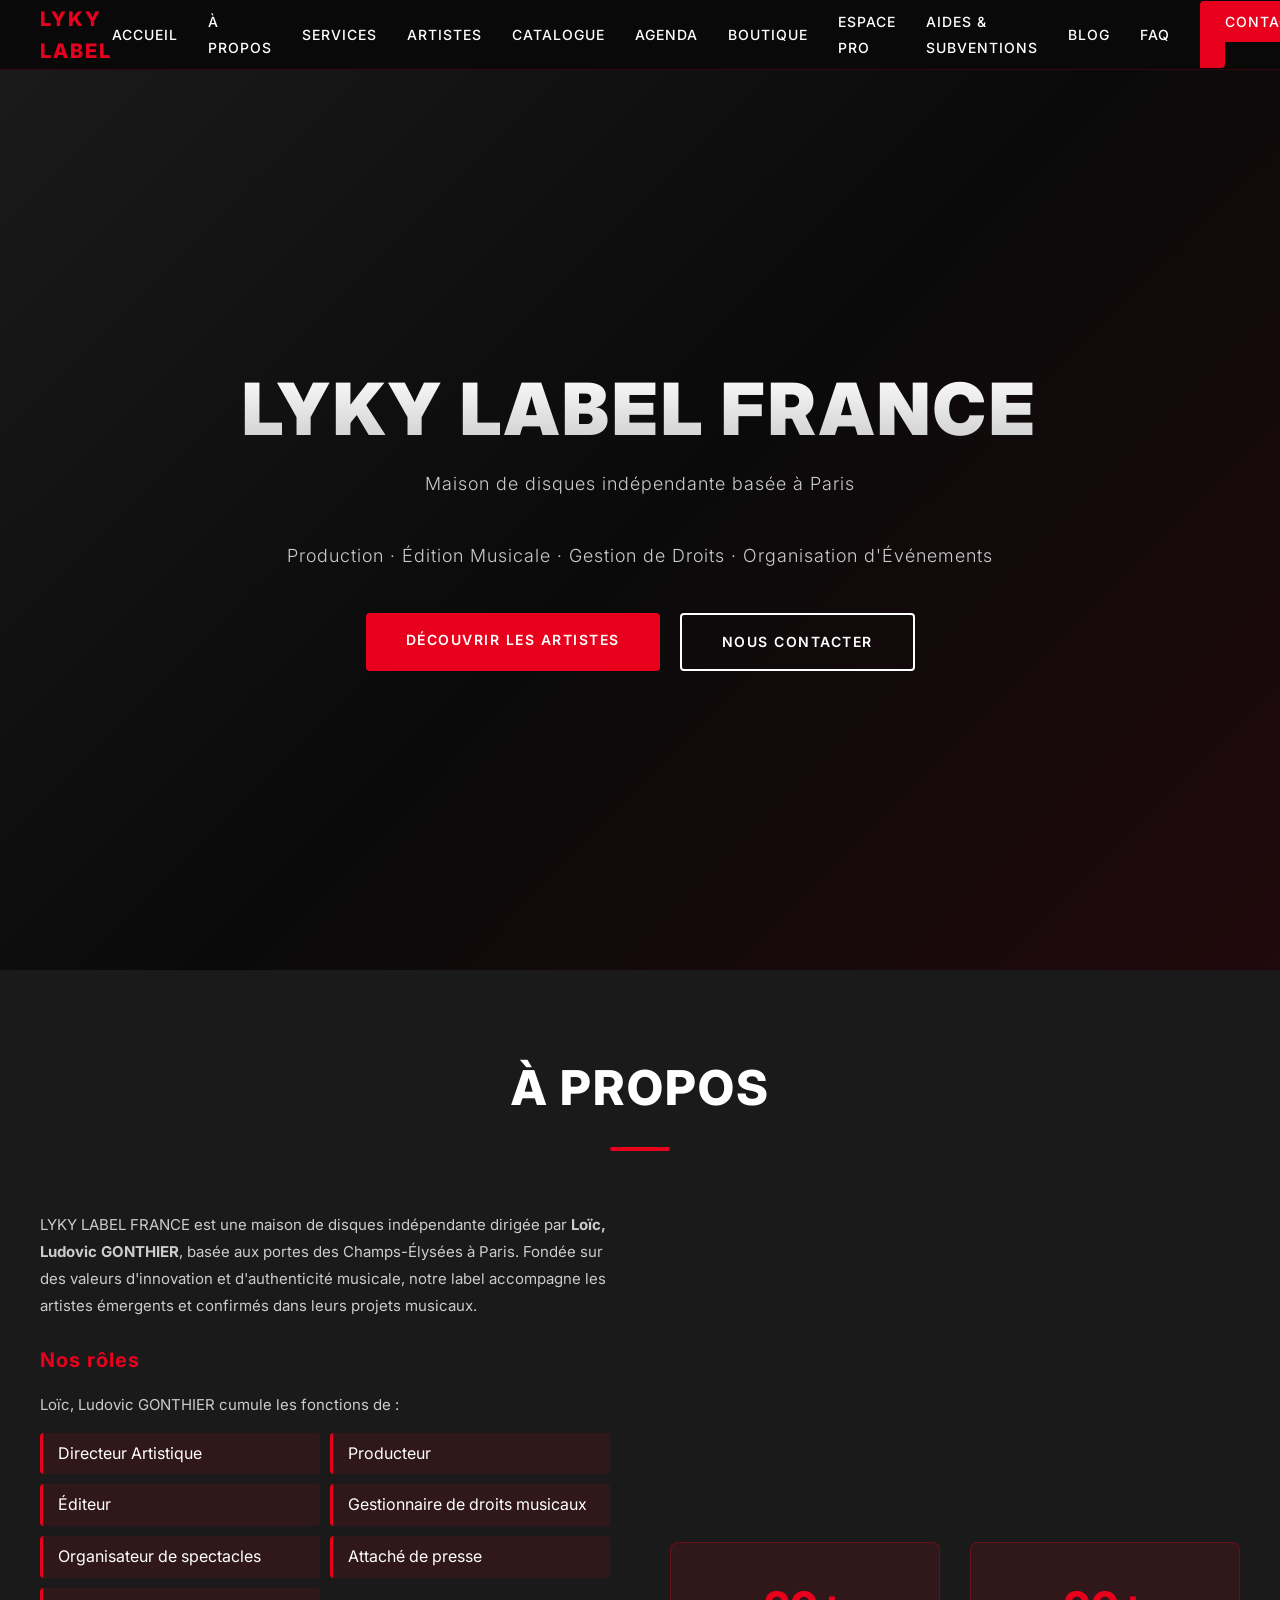
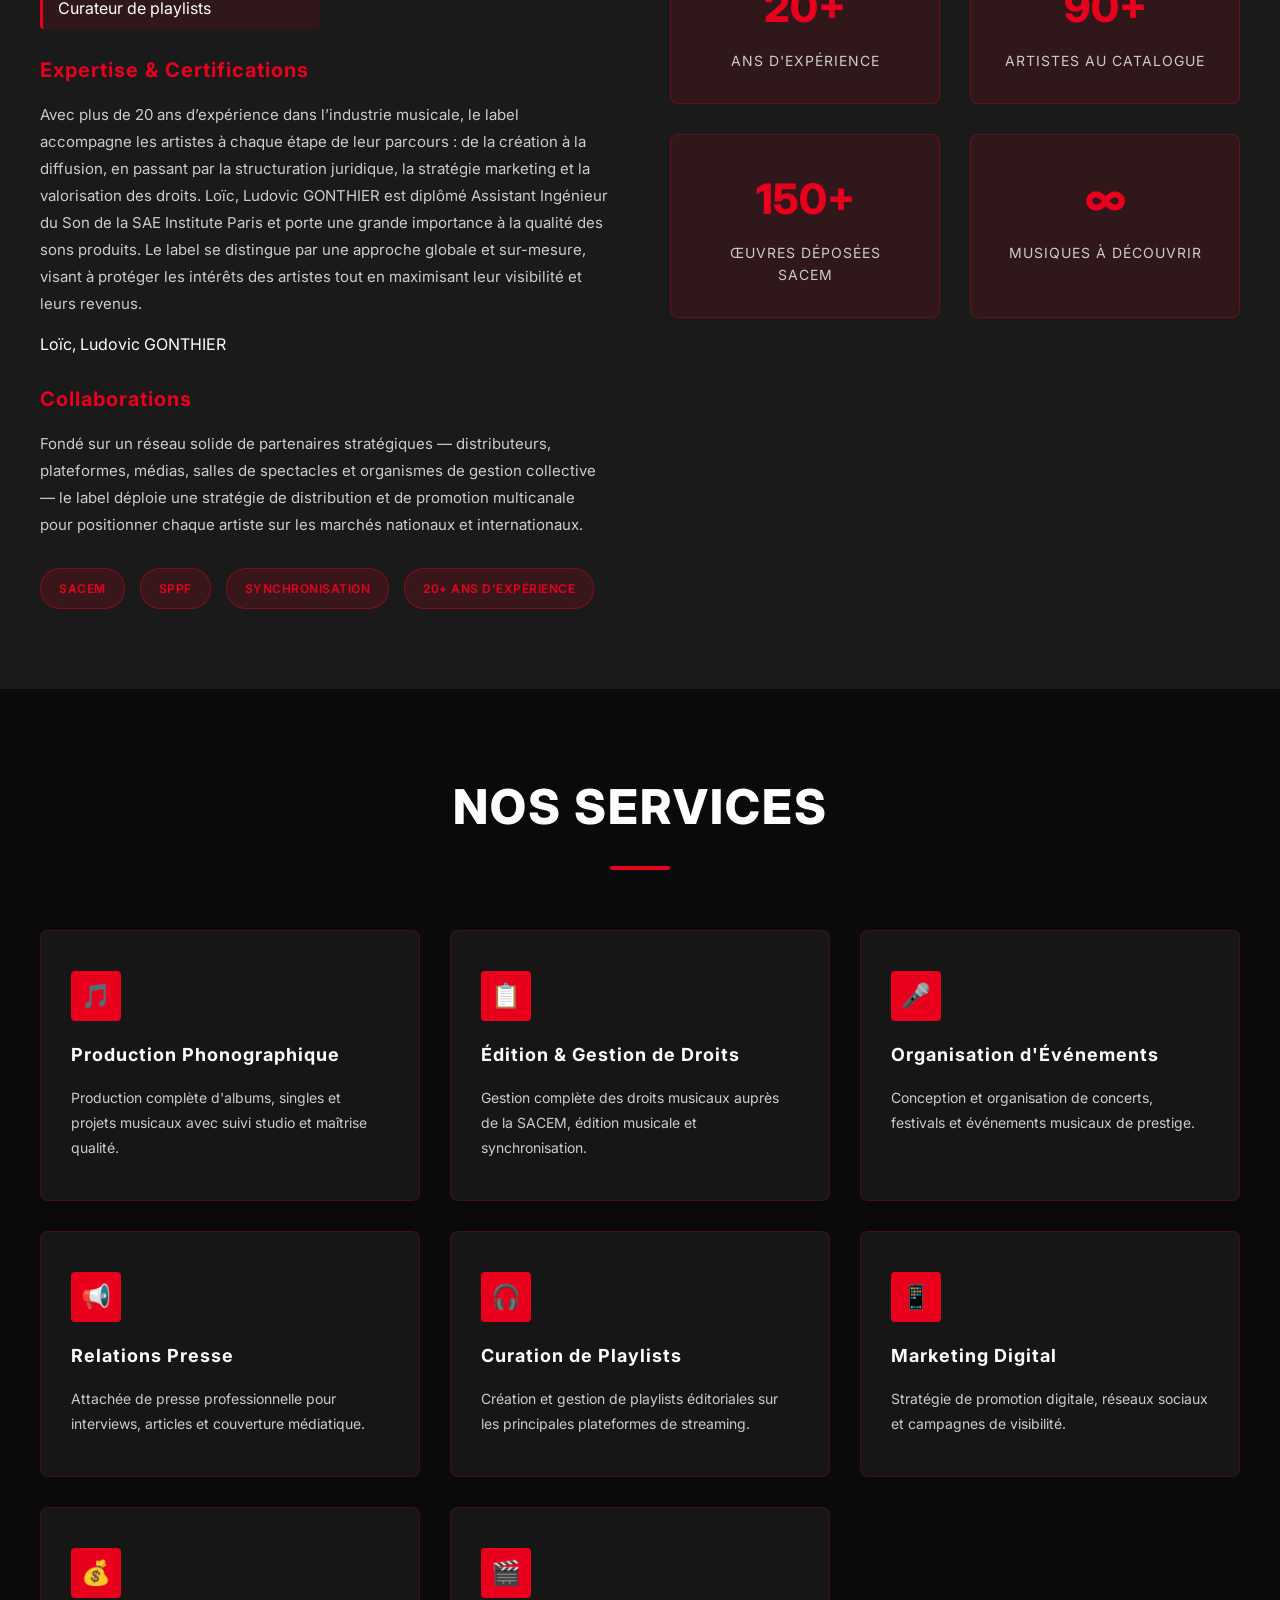
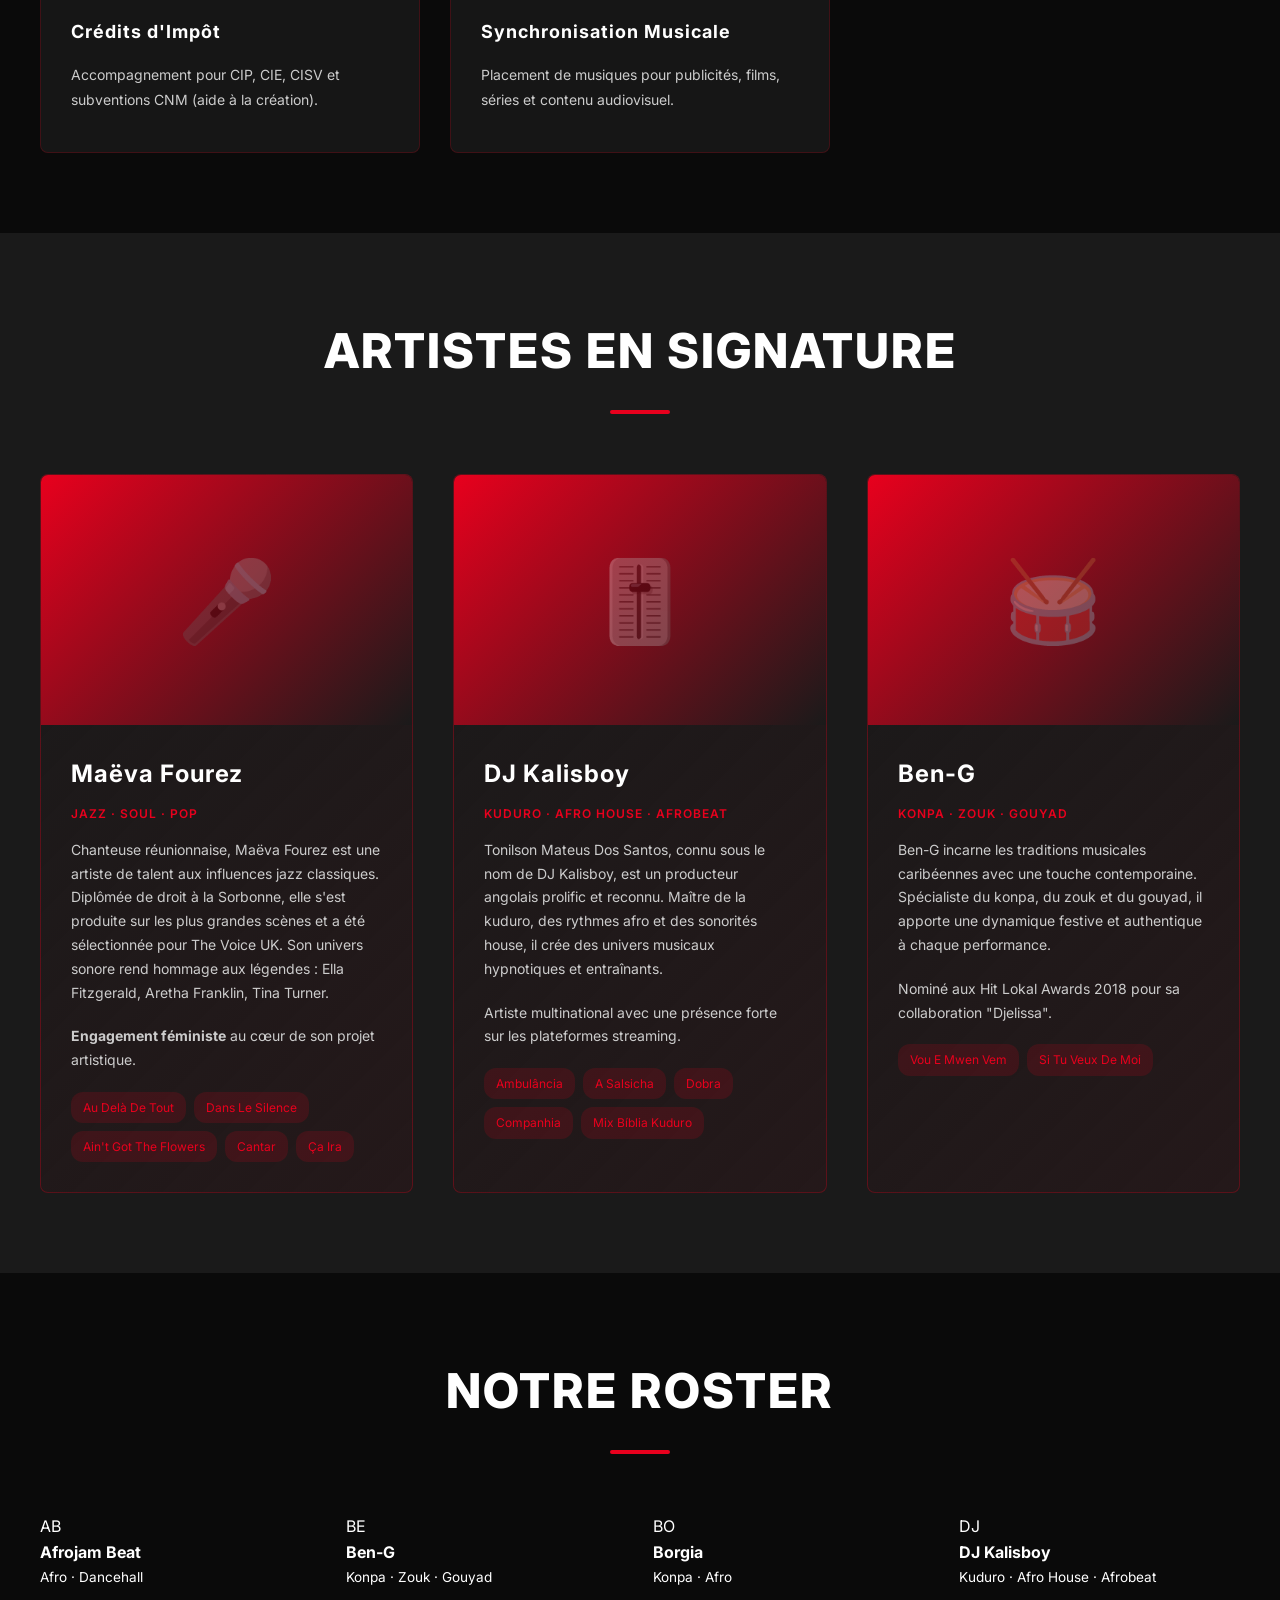
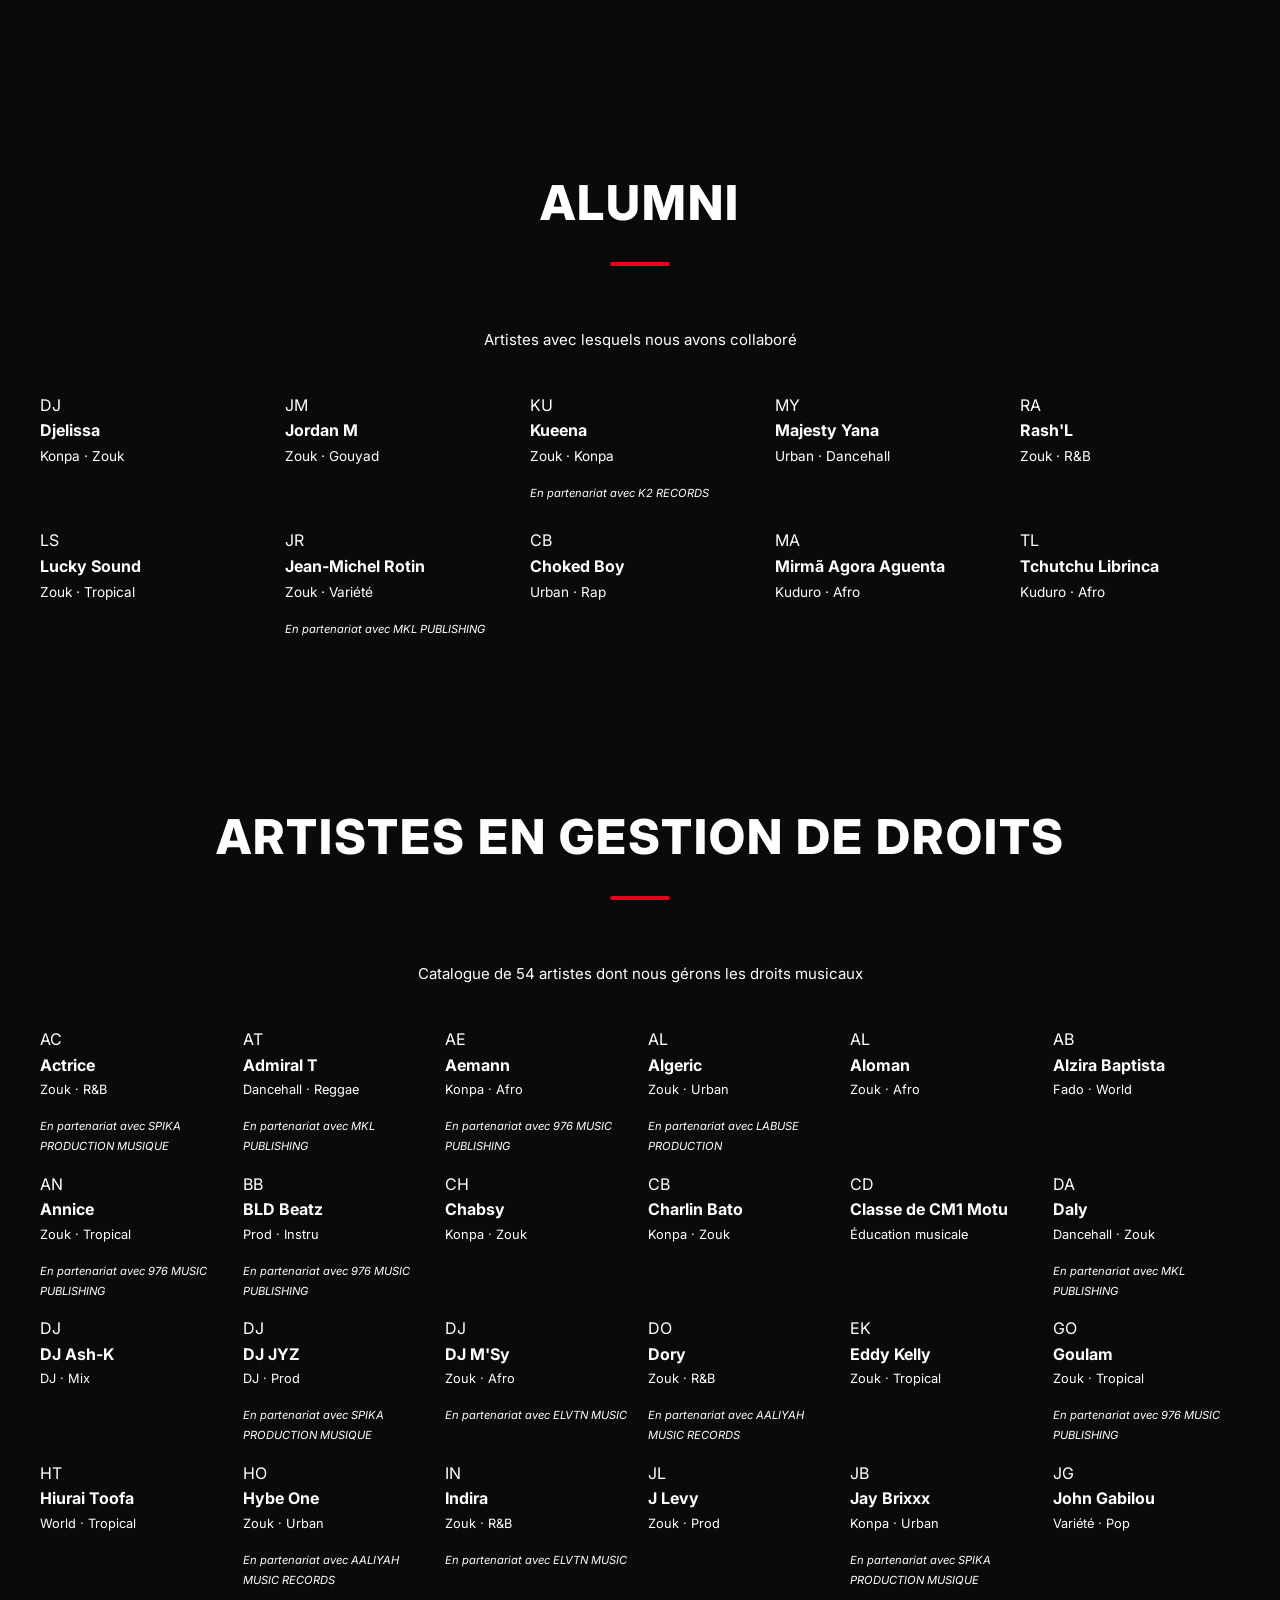
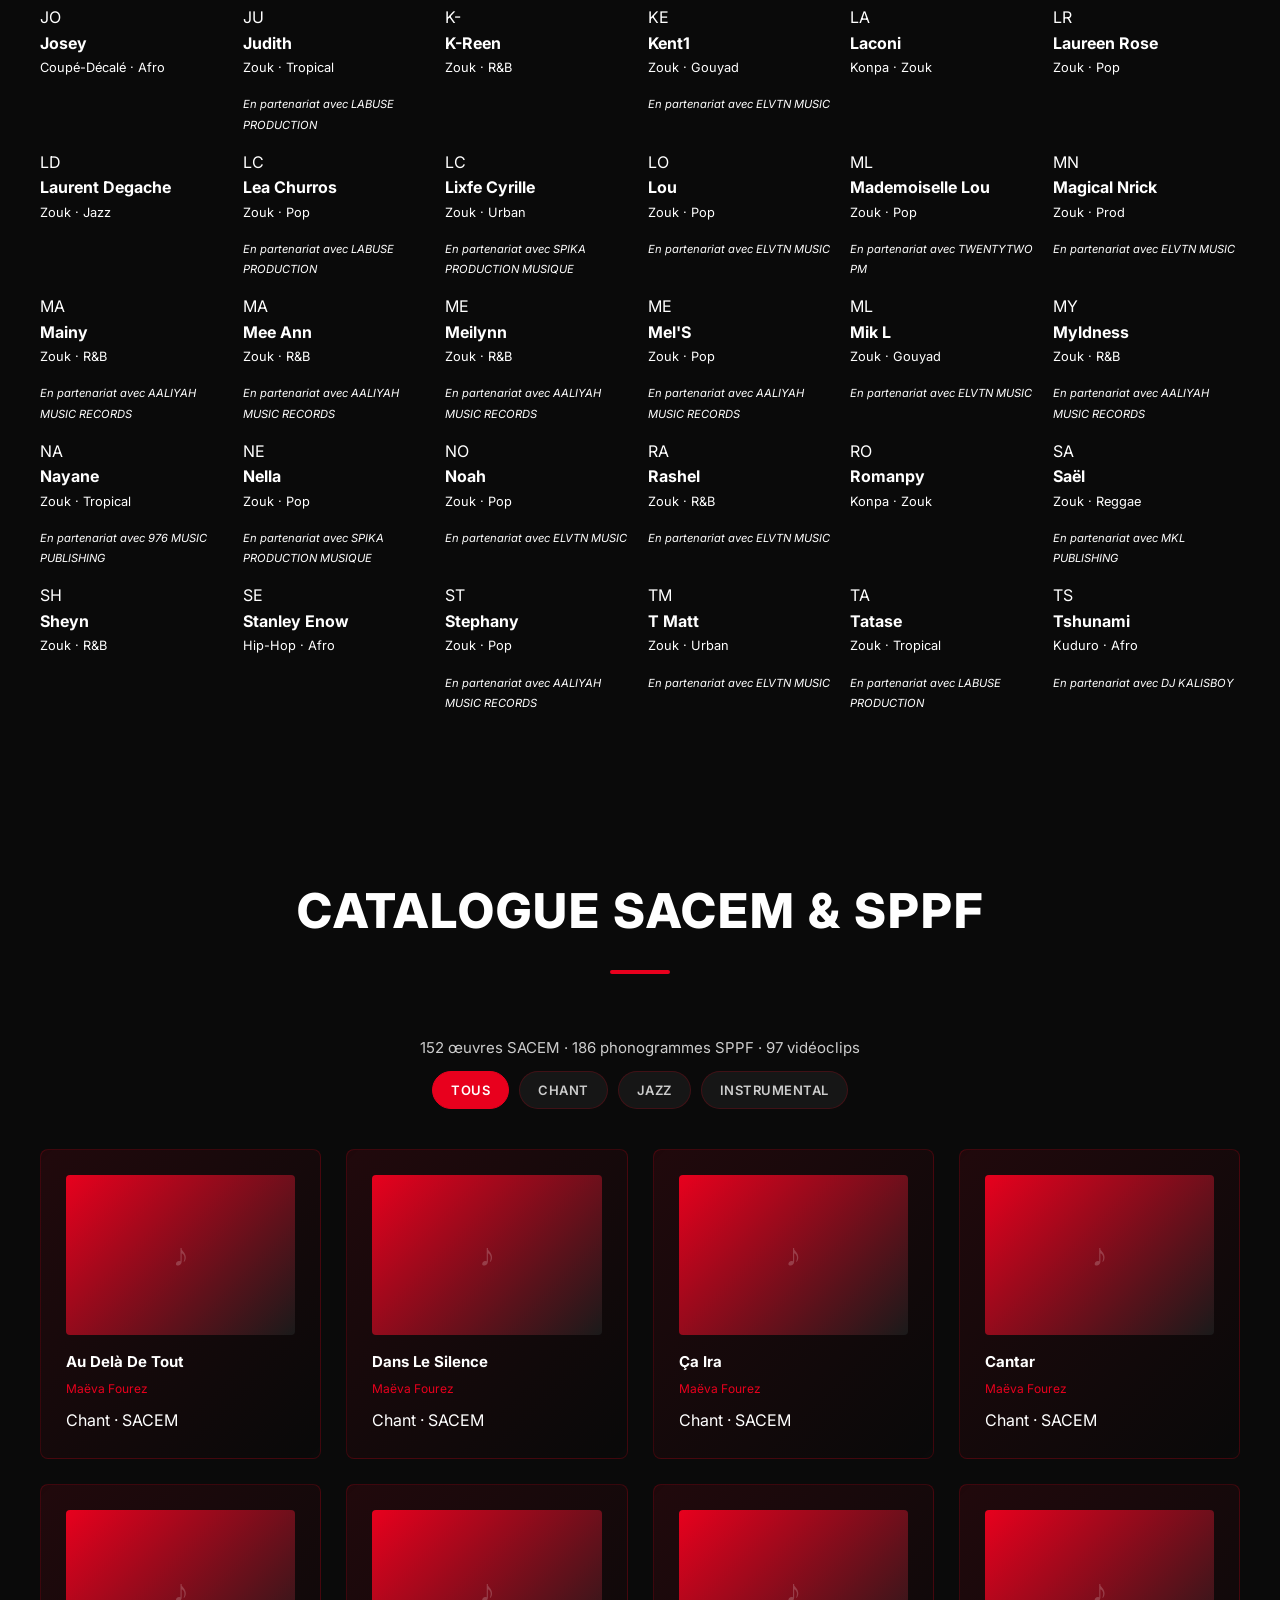
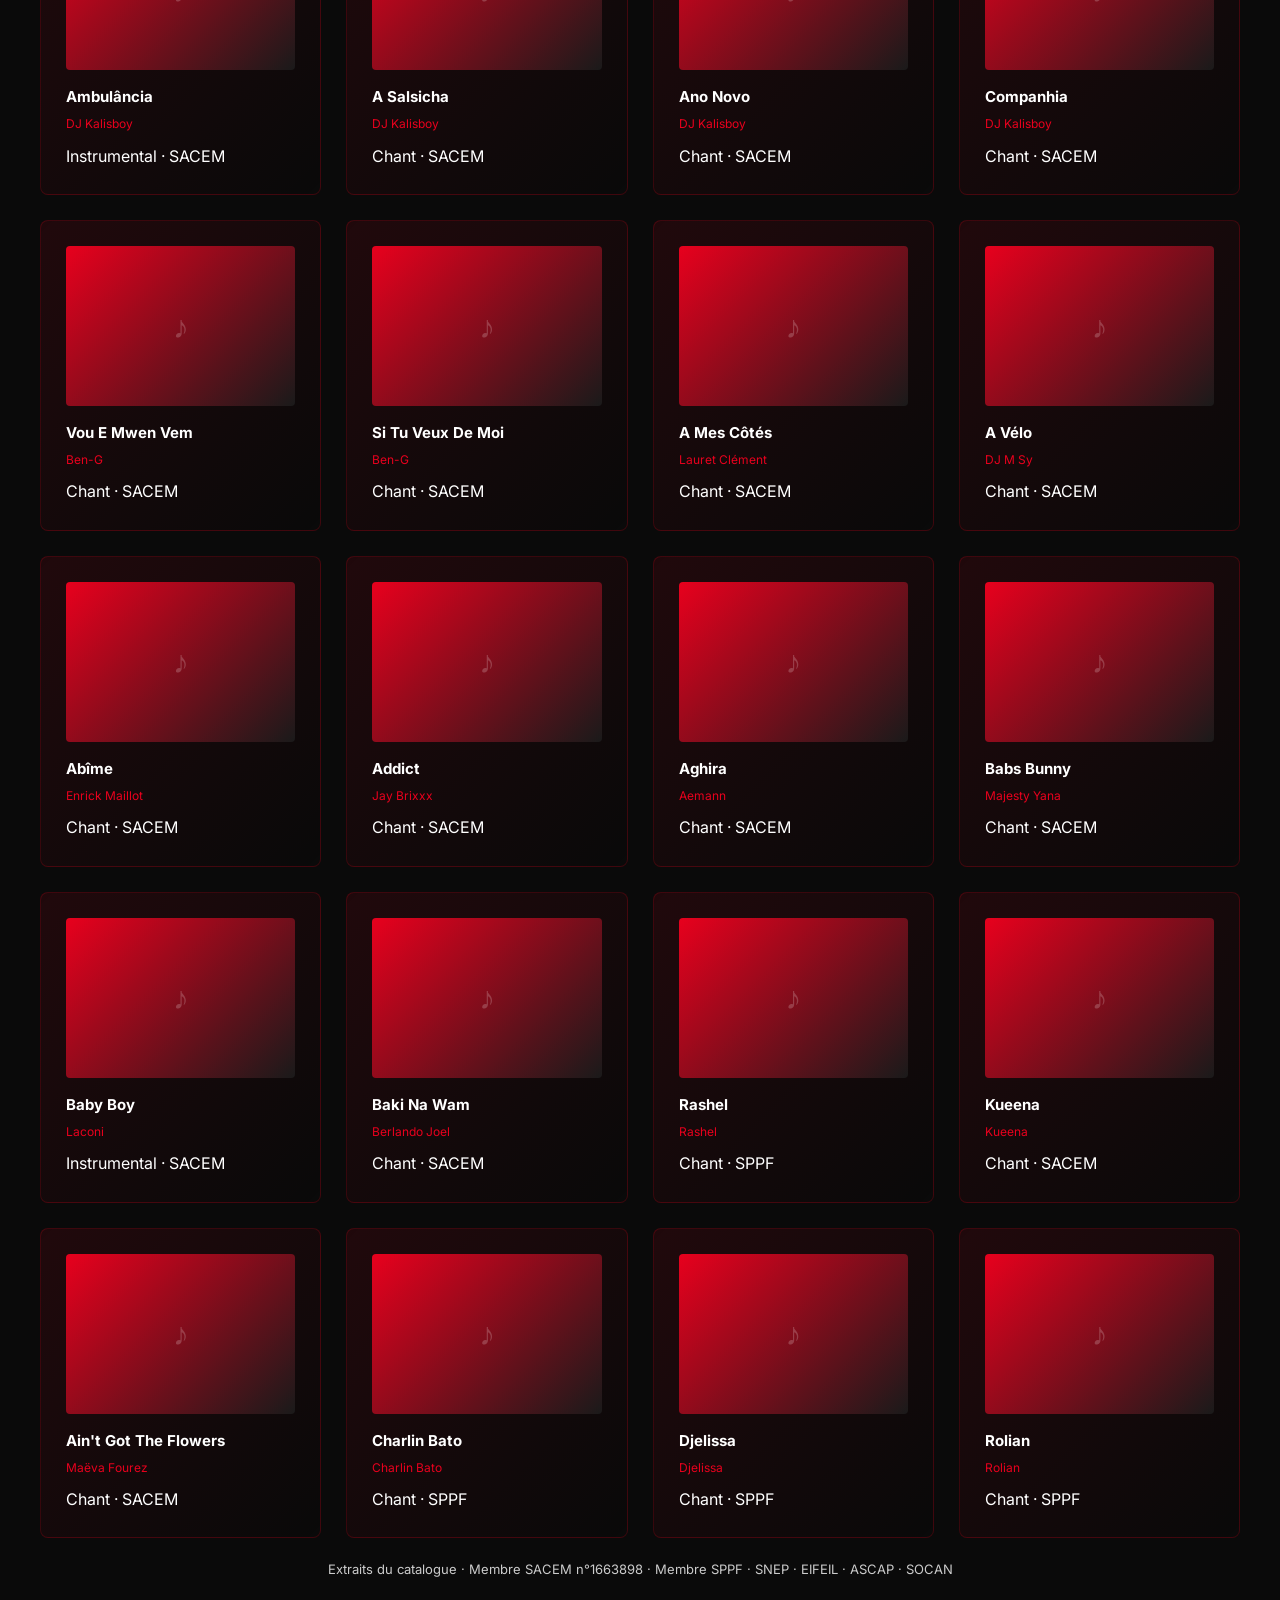
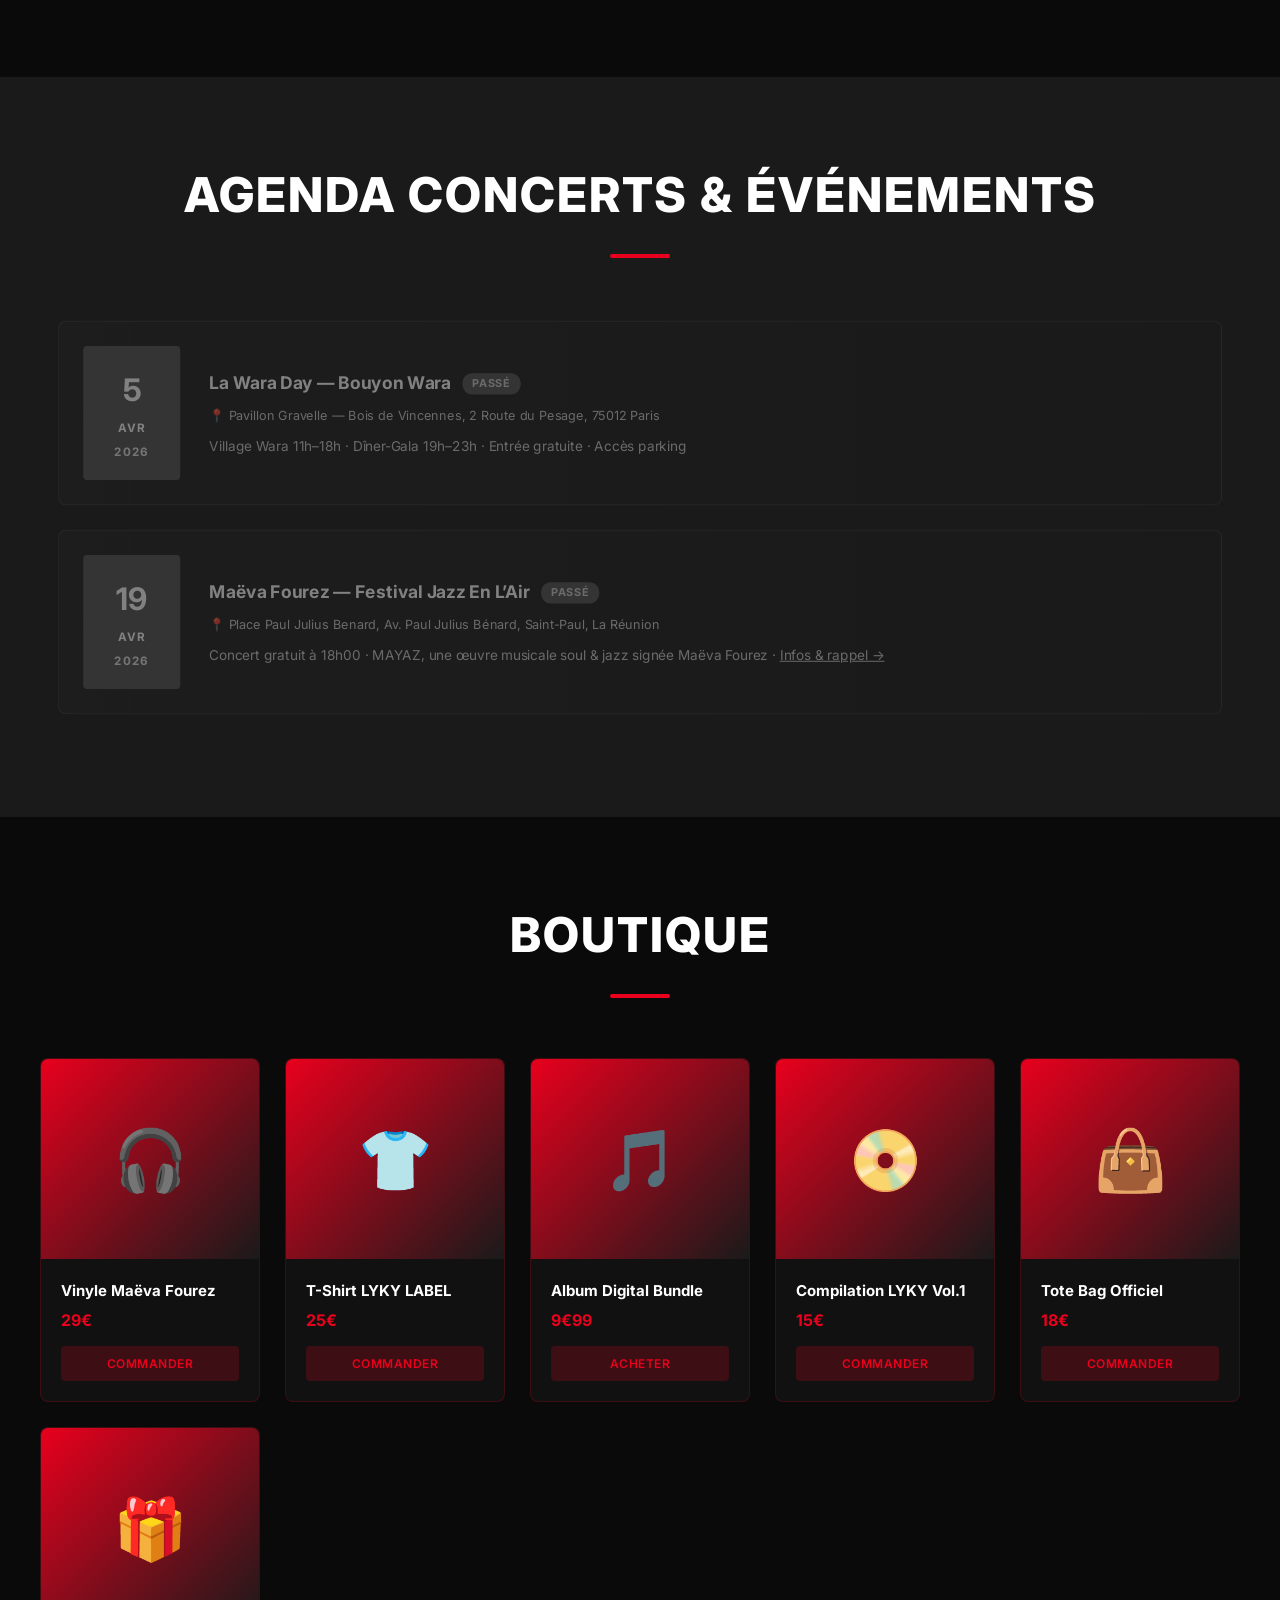
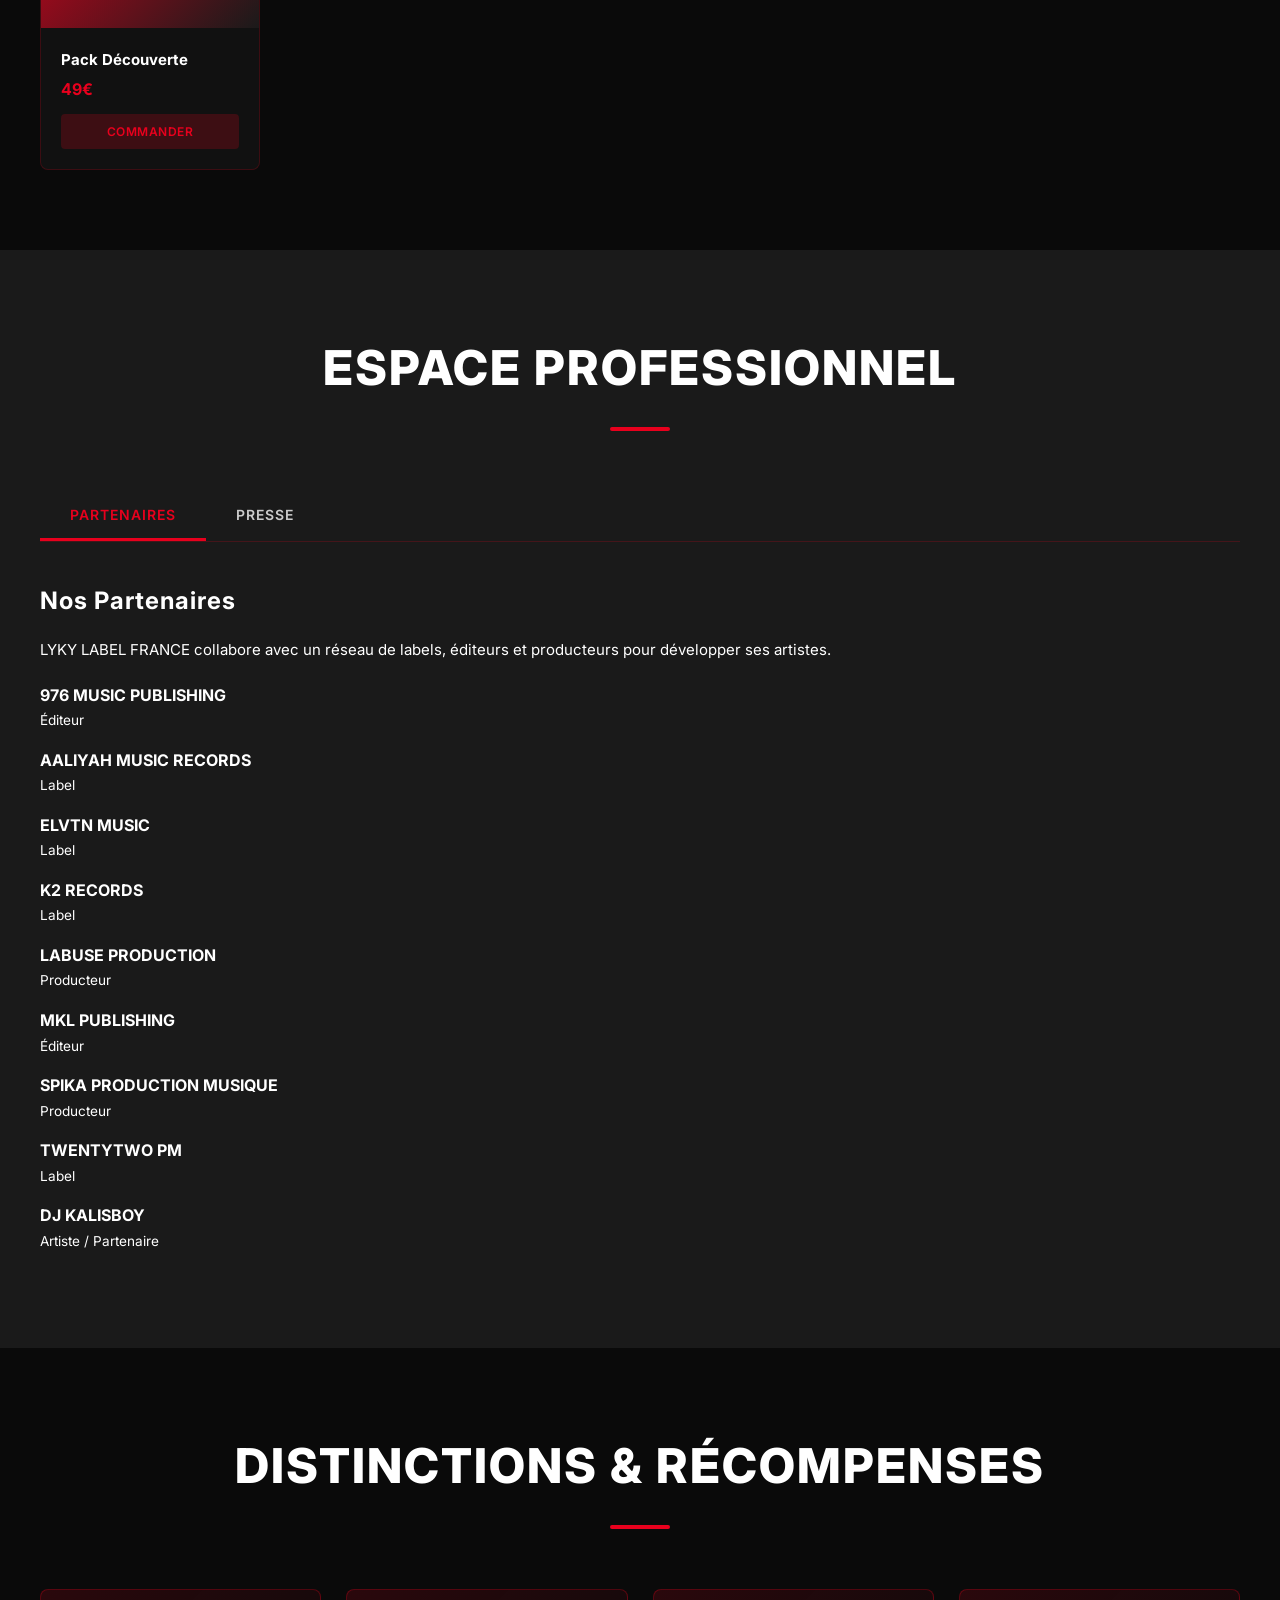
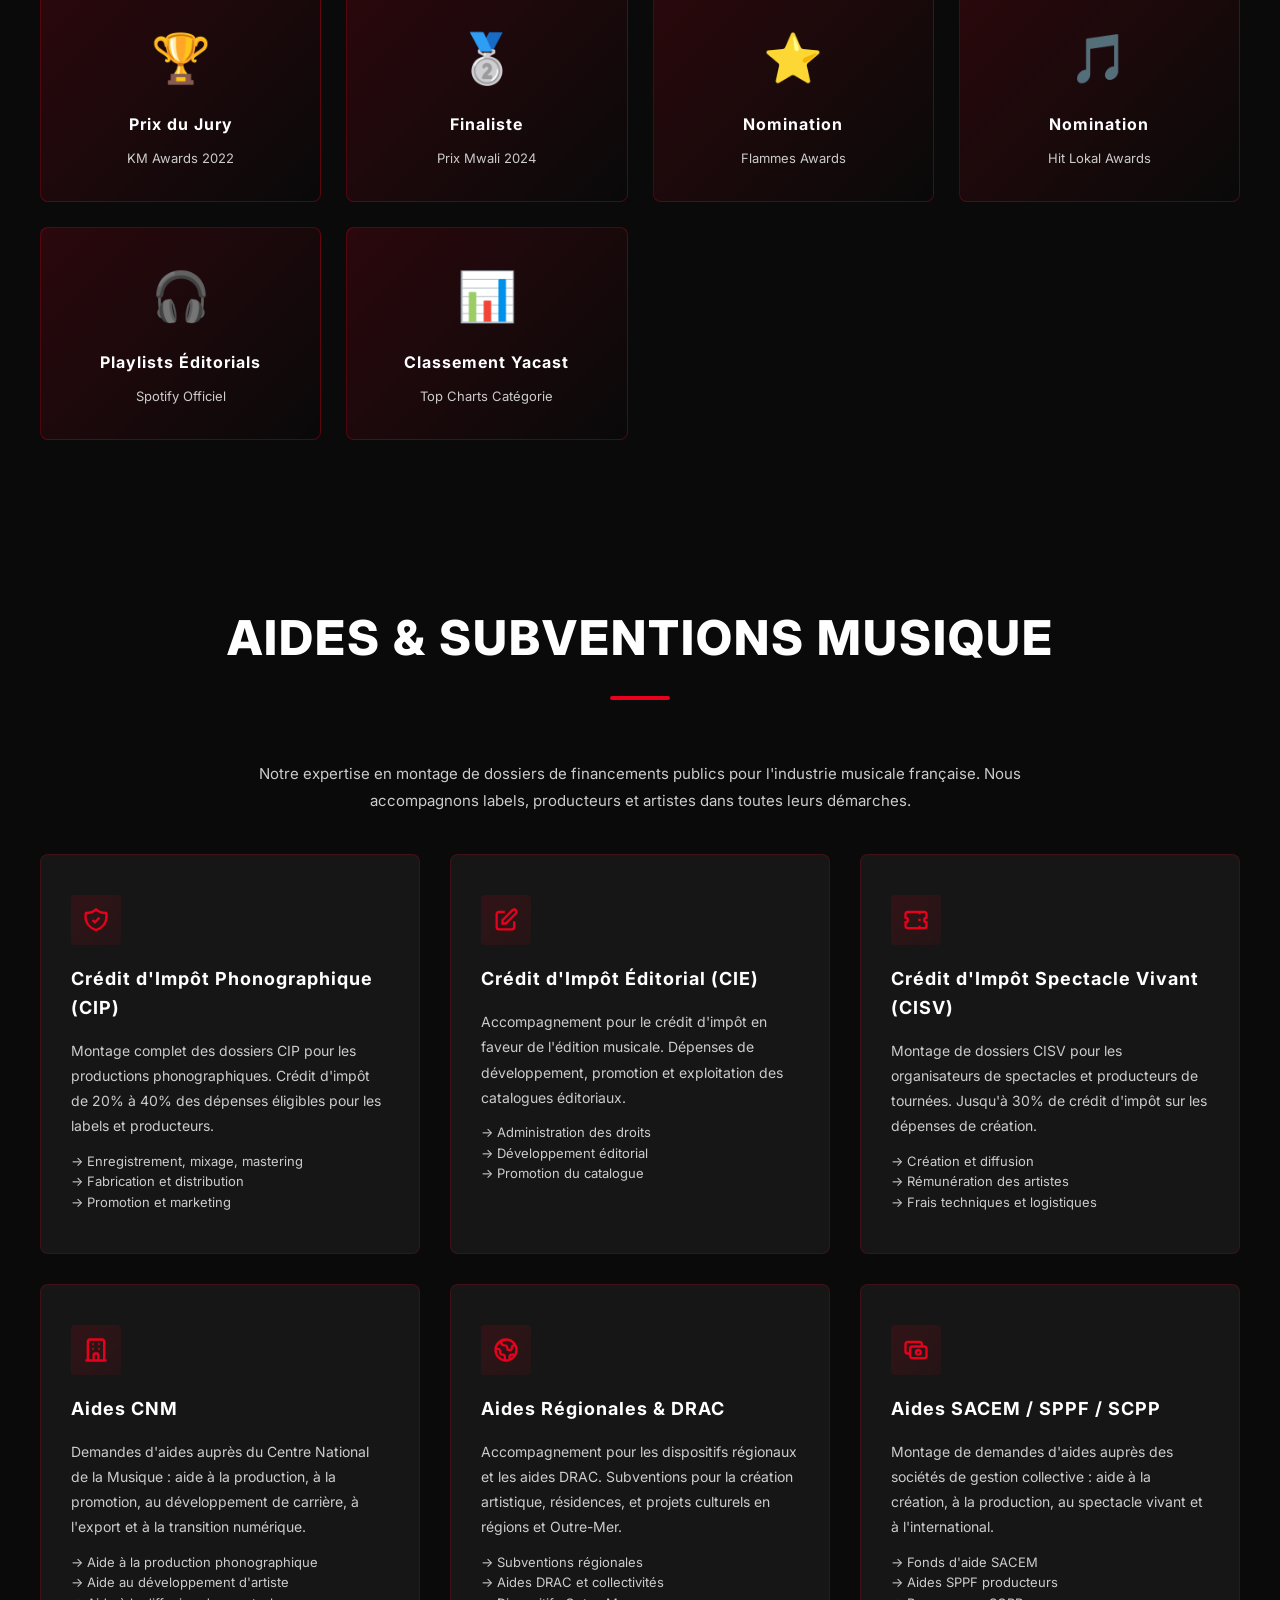
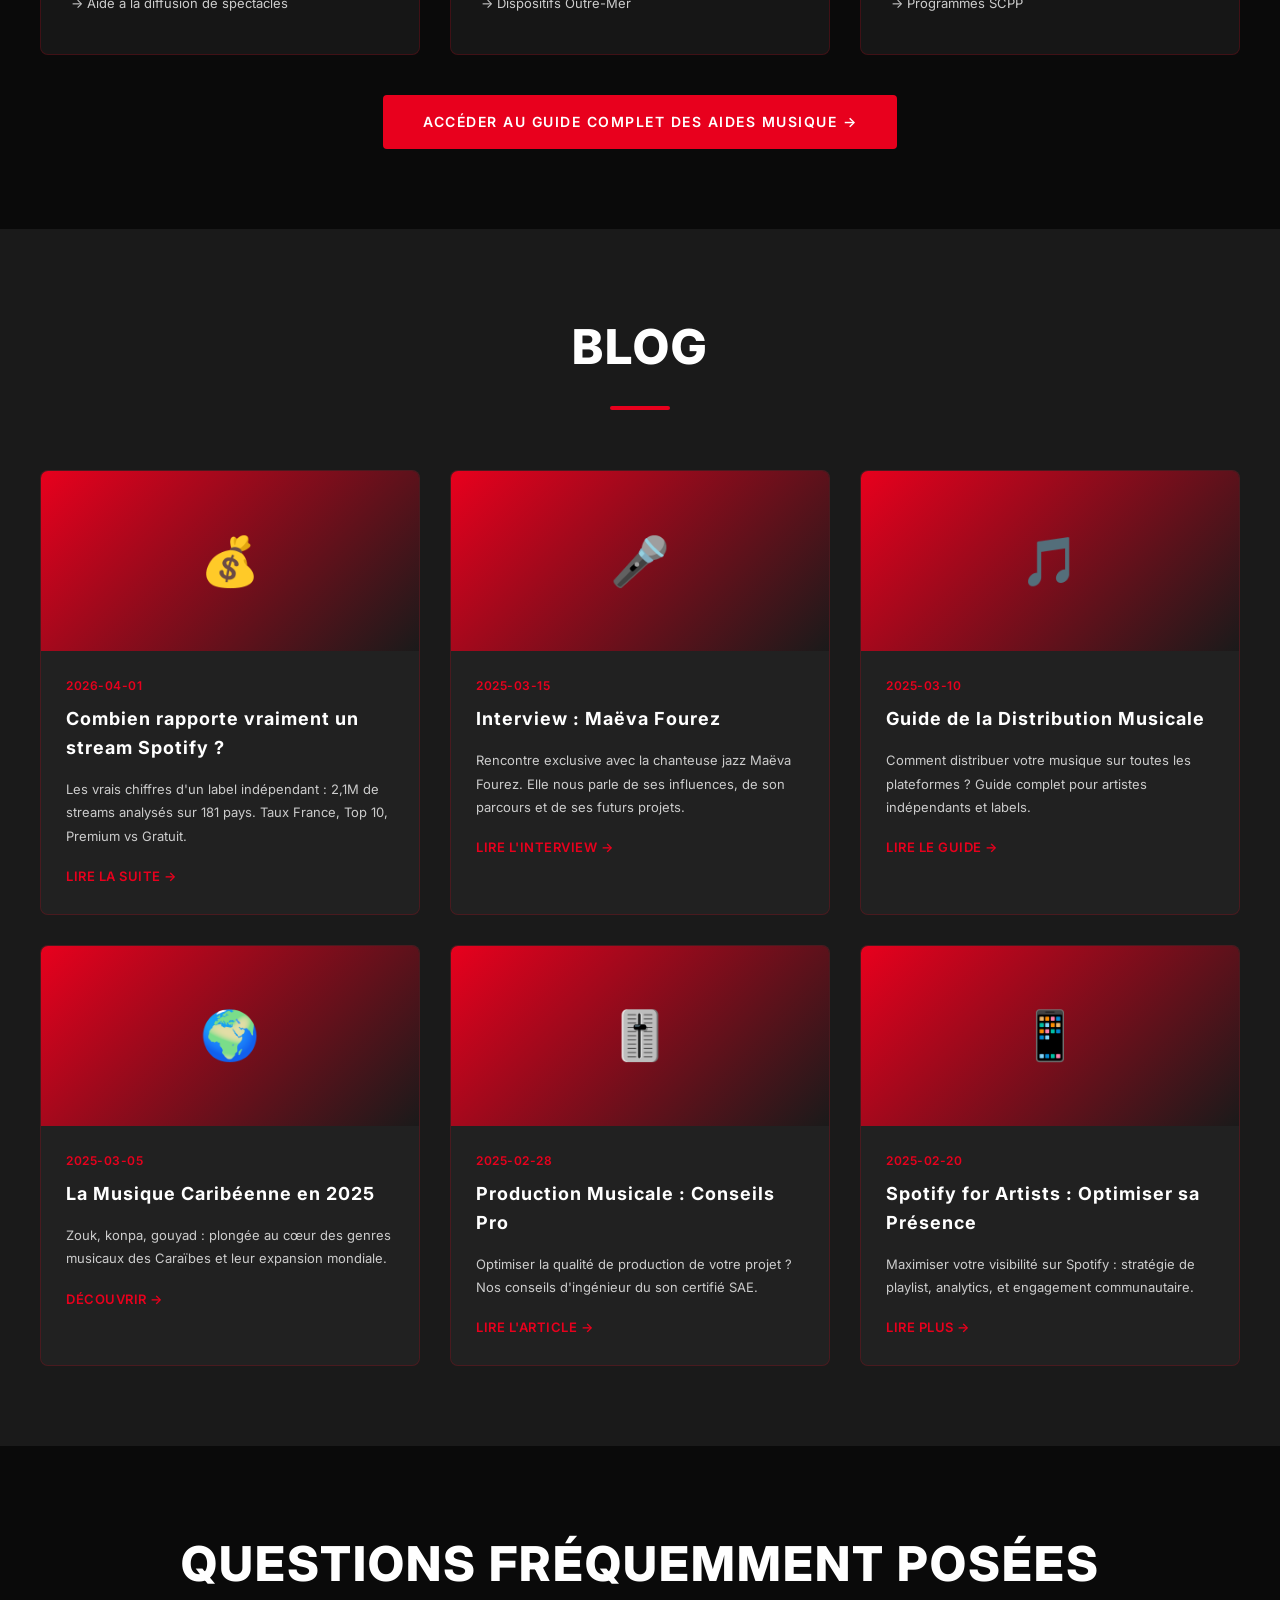
==== index.html @ 0252a542 "Fix design: add roster-card/partner CSS + fix partners tab Added styles for roster and partner cards" ====
<!DOCTYPE html>
<html lang="fr">
<head>
    <meta charset="UTF-8">
    <meta name="viewport" content="width=device-width, initial-scale=1.0">
    <meta name="description" content="LYKY LABEL FRANCE - Maison de disques indépendante basée à Paris. Production, édition musicale, organisation d'événements. Découvrez nos artistes : Maëva Fourez, DJ Kalisboy, Ben-G.">
    <meta name="keywords" content="maison disques, label musique, konpa, zouk, afro, jazz, Paris, production musicale">
    <meta name="author" content="LYKY LABEL FRANCE">
    <title>LYKY LABEL FRANCE - Maison de Disques Indépendante</title>

    <link href="https://fonts.googleapis.com/css2?family=Inter:wght@300;400;500;600;700;800;900&display=swap" rel="stylesheet">

    <style>
        * {
            margin: 0;
            padding: 0;
            box-sizing: border-box;
        }

        :root {
            --primary-red: #E8001D;
            --dark-bg: #0A0A0A;
            --white: #FFFFFF;
            --gray-dark: #1a1a1a;
            --gray-light: #333333;
            --gray-text: #cccccc;
        }

        html {
            scroll-behavior: smooth;
        }

        body {
            font-family: 'Inter', sans-serif;
            background-color: var(--dark-bg);
            color: var(--white);
            line-height: 1.6;
            overflow-x: hidden;
        }

        a {
            color: var(--white);
            text-decoration: none;
            transition: color 0.3s ease;
        }

        a:hover {
            color: var(--primary-red);
        }

        button {
            font-family: 'Inter', sans-serif;
            cursor: pointer;
            transition: all 0.3s ease;
            border: none;
            background: none;
        }

        /* NAVIGATION */
        nav {
            position: fixed;
            top: 0;
            width: 100%;
            height: 70px;
            background: rgba(10, 10, 10, 0.95);
            backdrop-filter: blur(10px);
            display: flex;
            align-items: center;
            padding: 0 40px;
            z-index: 1000;
            border-bottom: 1px solid rgba(232, 0, 29, 0.2);
        }

        .nav-container {
            display: flex;
            justify-content: space-between;
            align-items: center;
            width: 100%;
            max-width: 1600px;
            margin: 0 auto;
        }

        .logo {
            font-size: 20px;
            font-weight: 800;
            letter-spacing: 2px;
            color: var(--primary-red);
            text-transform: uppercase;
        }

        .nav-links {
            display: flex;
            list-style: none;
            gap: 30px;
            align-items: center;
        }

        .nav-links a {
            font-size: 14px;
            font-weight: 500;
            text-transform: uppercase;
            letter-spacing: 1px;
            position: relative;
        }

        .nav-links a::after {
            content: '';
            position: absolute;
            bottom: -5px;
            left: 0;
            width: 0;
            height: 2px;
            background: var(--primary-red);
            transition: width 0.3s ease;
        }

        .nav-links a:hover::after {
            width: 100%;
        }

        .dropdown-menu {
            display: none;
            position: absolute;
            top: 70px;
            left: 0;
            background: rgba(26, 26, 26, 0.98);
            backdrop-filter: blur(10px);
            border: 1px solid rgba(232, 0, 29, 0.2);
            border-radius: 8px;
            min-width: 220px;
            flex-direction: column;
            list-style: none;
            padding: 15px 0;
            z-index: 999;
        }

        .dropdown-menu li {
            padding: 12px 20px;
            border-bottom: 1px solid rgba(232, 0, 29, 0.1);
        }

        .dropdown-menu li:last-child {
            border-bottom: none;
        }

        .dropdown-menu a {
            font-size: 13px;
            font-weight: 400;
            text-transform: capitalize;
            letter-spacing: 0.5px;
        }

        .nav-item:hover .dropdown-menu {
            display: flex;
        }

        .nav-item {
            position: relative;
        }

        .cta-button {
            background: var(--primary-red);
            color: var(--white);
            padding: 12px 25px;
            border-radius: 4px;
            font-weight: 600;
            font-size: 13px;
            text-transform: uppercase;
            letter-spacing: 1px;
        }

        .cta-button:hover {
            background: #cc001a;
            transform: translateY(-2px);
            box-shadow: 0 8px 24px rgba(232, 0, 29, 0.4);
        }

        .menu-toggle {
            display: none;
            flex-direction: column;
            gap: 5px;
            cursor: pointer;
        }

        .menu-toggle span {
            width: 25px;
            height: 2px;
            background: var(--white);
            transition: all 0.3s ease;
        }

        /* HERO SECTION */
        .hero {
            margin-top: 70px;
            min-height: 100vh;
            background: linear-gradient(135deg, var(--gray-dark) 0%, var(--dark-bg) 50%, rgba(232, 0, 29, 0.1) 100%);
            display: flex;
            align-items: center;
            justify-content: center;
            text-align: center;
            overflow: hidden;
            position: relative;
        }

        .hero::before {
            content: '';
            position: absolute;
            top: 0;
            left: 0;
            right: 0;
            bottom: 0;
            background: url('data:image/svg+xml,<svg width="60" height="60" viewBox="0 0 60 60" xmlns="http://www.w3.org/2000/svg"><g fill="none" fill-rule="evenodd"><g fill="%23ffffff" fill-opacity="0.05"><path d="M36 34v-4h-2v4h-4v2h4v4h2v-4h4v-2h-4zm0-30V0h-2v4h-4v2h4v4h2V6h4V4h-4zM6 34v-4H4v4H0v2h4v4h2v-4h4v-2H6zM6 4V0H4v4H0v2h4v4h2V6h4V4H6z"/></g></g></svg>');
            opacity: 0.03;
            animation: drift 20s infinite linear;
        }

        @keyframes drift {
            0% { transform: translate(0, 0); }
            100% { transform: translate(50px, 50px); }
        }

        .hero-content {
            position: relative;
            z-index: 2;
            max-width: 900px;
            padding: 40px;
            animation: fadeInUp 1s ease forwards;
        }

        .hero h1 {
            font-size: 72px;
            font-weight: 900;
            text-transform: uppercase;
            letter-spacing: 3px;
            margin-bottom: 20px;
            line-height: 1.1;
            background: linear-gradient(180deg, var(--white) 0%, var(--gray-text) 100%);
            -webkit-background-clip: text;
            -webkit-text-fill-color: transparent;
            background-clip: text;
        }

        .hero-subtitle {
            font-size: 18px;
            font-weight: 300;
            color: var(--gray-text);
            margin-bottom: 40px;
            letter-spacing: 1px;
            animation: slideInText 1.2s ease forwards;
            animation-fill-mode: both;
            opacity: 0;
        }

        @keyframes slideInText {
            0% {
                opacity: 0;
                transform: translateY(20px);
            }
            100% {
                opacity: 1;
                transform: translateY(0);
            }
        }

        @keyframes fadeInUp {
            from {
                opacity: 0;
                transform: translateY(40px);
            }
            to {
                opacity: 1;
                transform: translateY(0);
            }
        }

        .hero-buttons {
            display: flex;
            gap: 20px;
            justify-content: center;
            flex-wrap: wrap;
            animation: fadeInUp 1.4s ease forwards;
            animation-fill-mode: both;
        }

        .btn-primary {
            background: var(--primary-red);
            color: var(--white);
            padding: 16px 40px;
            font-weight: 600;
            font-size: 14px;
            text-transform: uppercase;
            letter-spacing: 1.5px;
            border-radius: 4px;
            transition: all 0.3s ease;
        }

        .btn-primary:hover {
            background: #cc001a;
            transform: translateY(-4px);
            box-shadow: 0 12px 32px rgba(232, 0, 29, 0.5);
        }

        .btn-secondary {
            background: transparent;
            color: var(--white);
            padding: 16px 40px;
            border: 2px solid var(--white);
            font-weight: 600;
            font-size: 14px;
            text-transform: uppercase;
            letter-spacing: 1.5px;
            border-radius: 4px;
            transition: all 0.3s ease;
        }

        .btn-secondary:hover {
            background: var(--white);
            color: var(--dark-bg);
            transform: translateY(-4px);
        }

        /* SECTIONS */
        section {
            padding: 80px 40px;
            max-width: 1600px;
            margin: 0 auto;
        }

        section.light-bg {
            background: var(--gray-dark);
        }

        section h2 {
            font-size: 48px;
            font-weight: 800;
            text-transform: uppercase;
            letter-spacing: 2px;
            margin-bottom: 60px;
            text-align: center;
            position: relative;
        }

        section h2::after {
            content: '';
            display: block;
            width: 60px;
            height: 4px;
            background: var(--primary-red);
            margin: 20px auto 0;
            border-radius: 2px;
        }

        section h3 {
            font-size: 24px;
            font-weight: 700;
            margin: 30px 0 15px 0;
            letter-spacing: 1px;
        }

        section p {
            color: var(--gray-text);
            line-height: 1.8;
            margin-bottom: 15px;
            font-size: 15px;
        }

        /* À PROPOS */
        .about-grid {
            display: grid;
            grid-template-columns: 1fr 1fr;
            gap: 60px;
            align-items: center;
            margin-top: 40px;
        }

        .about-content {
            font-size: 16px;
        }

        .about-content h3 {
            color: var(--primary-red);
            font-size: 20px;
            margin-top: 25px;
        }

        .about-stats {
            display: grid;
            grid-template-columns: 1fr 1fr;
            gap: 30px;
            margin-top: 40px;
        }

        .stat-card {
            background: rgba(232, 0, 29, 0.1);
            border: 1px solid rgba(232, 0, 29, 0.3);
            padding: 30px;
            border-radius: 8px;
            text-align: center;
        }

        .stat-number {
            font-size: 42px;
            font-weight: 800;
            color: var(--primary-red);
            margin-bottom: 10px;
        }

        .stat-label {
            font-size: 14px;
            color: var(--gray-text);
            text-transform: uppercase;
            letter-spacing: 1px;
        }

        .badges {
            display: flex;
            gap: 15px;
            flex-wrap: wrap;
            margin-top: 30px;
        }

        .badge {
            background: rgba(232, 0, 29, 0.15);
            border: 1px solid rgba(232, 0, 29, 0.4);
            padding: 10px 18px;
            border-radius: 20px;
            font-size: 12px;
            font-weight: 600;
            text-transform: uppercase;
            letter-spacing: 0.5px;
            color: var(--primary-red);
        }

        /* SERVICES */
        .services-grid {
            display: grid;
            grid-template-columns: repeat(auto-fit, minmax(280px, 1fr));
            gap: 30px;
            margin-top: 40px;
        }

        .service-card {
            background: rgba(255, 255, 255, 0.05);
            border: 1px solid rgba(232, 0, 29, 0.2);
            padding: 40px 30px;
            border-radius: 8px;
            transition: all 0.3s ease;
            cursor: pointer;
        }

        .service-card:hover {
            background: rgba(232, 0, 29, 0.1);
            border-color: var(--primary-red);
            transform: translateY(-8px);
        }

        .service-icon {
            width: 50px;
            height: 50px;
            background: var(--primary-red);
            border-radius: 4px;
            display: flex;
            align-items: center;
            justify-content: center;
            font-size: 24px;
            margin-bottom: 20px;
        }

        .service-card h3 {
            font-size: 18px;
            margin: 0 0 15px 0;
        }

        .service-card p {
            font-size: 14px;
            margin: 0;
        }

        /* ARTISTES EN SIGNATURE */
        .featured-artists {
            display: grid;
            grid-template-columns: repeat(auto-fit, minmax(300px, 1fr));
            gap: 40px;
            margin-top: 40px;
        }

        .artist-featured-card {
            background: linear-gradient(135deg, var(--gray-dark) 0%, rgba(232, 0, 29, 0.05) 100%);
            border: 1px solid rgba(232, 0, 29, 0.3);
            border-radius: 8px;
            overflow: hidden;
            transition: all 0.3s ease;
        }

        .artist-featured-card:hover {
            border-color: var(--primary-red);
            transform: translateY(-12px);
            box-shadow: 0 20px 40px rgba(232, 0, 29, 0.3);
        }

        .artist-image {
            width: 100%;
            height: 250px;
            background: linear-gradient(135deg, var(--primary-red), var(--gray-dark));
            display: flex;
            align-items: center;
            justify-content: center;
            font-size: 80px;
            font-weight: 800;
            color: rgba(255, 255, 255, 0.3);
        }

        .artist-info {
            padding: 30px;
        }

        .artist-info h3 {
            font-size: 24px;
            margin: 0 0 10px 0;
        }

        .artist-genre {
            font-size: 12px;
            color: var(--primary-red);
            text-transform: uppercase;
            letter-spacing: 1px;
            margin-bottom: 15px;
            font-weight: 600;
        }

        .artist-info p {
            font-size: 14px;
            line-height: 1.7;
            margin-bottom: 20px;
        }

        .artist-songs {
            display: flex;
            flex-wrap: wrap;
            gap: 8px;
            margin-top: 20px;
        }

        .song-tag {
            background: rgba(232, 0, 29, 0.15);
            padding: 6px 12px;
            border-radius: 12px;
            font-size: 12px;
            color: var(--primary-red);
        }

        /* ROSTER */
        .roster-grid {
            display: grid;
            grid-template-columns: repeat(auto-fit, minmax(200px, 1fr));
            gap: 25px;
            margin-top: 40px;
        }

        .artist-card {
            background: rgba(255, 255, 255, 0.03);
            border: 1px solid rgba(232, 0, 29, 0.2);
            border-radius: 8px;
            padding: 20px;
            text-align: center;
            transition: all 0.3s ease;
        }

        .artist-card:hover {
            background: rgba(232, 0, 29, 0.1);
            border-color: var(--primary-red);
            transform: translateY(-6px);
        }

        .artist-avatar {
            width: 100px;
            height: 100px;
            margin: 0 auto 15px;
            background: linear-gradient(135deg, var(--primary-red), var(--gray-light));
            border-radius: 4px;
            display: flex;
            align-items: center;
            justify-content: center;
            font-weight: 700;
            font-size: 28px;
        }

        .artist-card h4 {
            font-size: 16px;
            margin-bottom: 8px;
            font-weight: 600;
        }

        .artist-card .artist-genre {
            display: block;
            margin-bottom: 0;
        }

        .artist-card p {
            font-size: 12px;
            margin-top: 10px;
            color: #999;
        }

        /* ALUMNI */
        .alumni-grid {
            display: grid;
            grid-template-columns: repeat(auto-fit, minmax(150px, 1fr));
            gap: 15px;
            margin-top: 40px;
        }

        .alumni-card {
            background: rgba(255, 255, 255, 0.02);
            border: 1px solid rgba(232, 0, 29, 0.15);
            border-radius: 6px;
            padding: 15px;
            text-align: center;
            font-size: 13px;
        }

        .alumni-card h4 {
            font-size: 14px;
            margin-bottom: 5px;
        }

        /* CATALOGUE */
        .catalogue-filters {
            display: flex;
            gap: 10px;
            margin-bottom: 30px;
            flex-wrap: wrap;
            justify-content: center;
        }

        .filter-btn {
            padding: 10px 18px;
            background: rgba(255, 255, 255, 0.05);
            border: 1px solid rgba(232, 0, 29, 0.2);
            color: var(--gray-text);
            border-radius: 20px;
            font-size: 13px;
            font-weight: 600;
            text-transform: uppercase;
            letter-spacing: 0.5px;
            transition: all 0.3s ease;
        }

        .filter-btn.active {
            background: var(--primary-red);
            border-color: var(--primary-red);
            color: var(--white);
        }

        .filter-btn:hover {
            border-color: var(--primary-red);
        }

        .catalogue-grid {
            display: grid;
            grid-template-columns: repeat(auto-fit, minmax(240px, 1fr));
            gap: 25px;
            margin-top: 40px;
        }

        .track-card {
            background: linear-gradient(135deg, rgba(232, 0, 29, 0.1), transparent);
            border: 1px solid rgba(232, 0, 29, 0.2);
            border-radius: 8px;
            padding: 25px;
            transition: all 0.3s ease;
        }

        .track-card:hover {
            border-color: var(--primary-red);
            transform: translateY(-6px);
        }

        .track-cover {
            width: 100%;
            height: 160px;
            background: linear-gradient(135deg, var(--primary-red), var(--gray-dark));
            border-radius: 4px;
            display: flex;
            align-items: center;
            justify-content: center;
            font-weight: 700;
            font-size: 32px;
            margin-bottom: 15px;
            color: rgba(255, 255, 255, 0.2);
        }

        .track-card h4 {
            font-size: 15px;
            margin-bottom: 5px;
        }

        .track-artist {
            font-size: 12px;
            color: var(--primary-red);
            margin-bottom: 10px;
        }

        .track-platforms {
            display: flex;
            gap: 8px;
            margin-top: 12px;
        }

        .platform-link {
            width: 28px;
            height: 28px;
            background: rgba(232, 0, 29, 0.2);
            border-radius: 4px;
            display: flex;
            align-items: center;
            justify-content: center;
            font-size: 14px;
            transition: all 0.2s ease;
        }

        .platform-link:hover {
            background: var(--primary-red);
        }

        /* AGENDA */
        .agenda-container {
            margin-top: 40px;
        }

        

        .event-date-year {
            display: block;
            font-size: 0.75rem;
            opacity: 0.85;
            margin-top: 2px;
            letter-spacing: 1px;
        }

        .event-card.past-event {
            opacity: 0.45;
            transform: scale(0.97);
            order: 99;
            border-color: rgba(255, 255, 255, 0.1);
            background: linear-gradient(to right, rgba(255, 255, 255, 0.03), transparent);
        }

        .event-card.past-event .event-date {
            background: #555;
        }

        .event-card.past-event:hover {
            opacity: 0.7;
            border-color: rgba(255, 255, 255, 0.2);
            box-shadow: none;
        }

        .past-badge {
            display: inline-block;
            background: #555;
            color: #ccc;
            font-size: 0.7rem;
            padding: 2px 10px;
            border-radius: 10px;
            margin-left: 12px;
            vertical-align: middle;
            letter-spacing: 1px;
            text-transform: uppercase;
        }

        .agenda-container {
            display: flex;
            flex-direction: column;
        }.event-card {
            background: linear-gradient(to right, rgba(232, 0, 29, 0.1), transparent);
            border: 1px solid rgba(232, 0, 29, 0.2);
            border-radius: 8px;
            padding: 25px;
            margin-bottom: 20px;
            display: flex;
            gap: 30px;
            align-items: center;
            transition: all 0.3s ease;
        }

        .event-card:hover {
            border-color: var(--primary-red);
            box-shadow: 0 8px 24px rgba(232, 0, 29, 0.2);
        }

        .event-date {
            background: var(--primary-red);
            color: var(--white);
            padding: 20px;
            border-radius: 4px;
            text-align: center;
            min-width: 100px;
            font-weight: 700;
        }

        .event-date-day {
            font-size: 32px;
            display: block;
        }

        .event-date-month {
            font-size: 12px;
            text-transform: uppercase;
            letter-spacing: 1px;
        }

        .event-details h4 {
            font-size: 18px;
            margin-bottom: 8px;
        }

        .event-location {
            font-size: 13px;
            color: var(--gray-text);
            margin-bottom: 10px;
        }

        .event-description {
            font-size: 14px;
            color: var(--gray-text);
        }

        /* BOUTIQUE */
        .shop-grid {
            display: grid;
            grid-template-columns: repeat(auto-fit, minmax(220px, 1fr));
            gap: 25px;
            margin-top: 40px;
        }

        .shop-item {
            background: rgba(255, 255, 255, 0.03);
            border: 1px solid rgba(232, 0, 29, 0.2);
            border-radius: 8px;
            overflow: hidden;
            transition: all 0.3s ease;
        }

        .shop-item:hover {
            border-color: var(--primary-red);
            transform: translateY(-8px);
        }

        .shop-image {
            width: 100%;
            height: 200px;
            background: linear-gradient(135deg, var(--primary-red), var(--gray-dark));
            display: flex;
            align-items: center;
            justify-content: center;
            font-size: 60px;
        }

        .shop-info {
            padding: 20px;
        }

        .shop-info h4 {
            font-size: 15px;
            margin-bottom: 5px;
        }

        .shop-price {
            color: var(--primary-red);
            font-weight: 700;
            font-size: 16px;
            margin-bottom: 12px;
        }

        .shop-btn {
            width: 100%;
            background: rgba(232, 0, 29, 0.2);
            color: var(--primary-red);
            padding: 10px;
            border-radius: 4px;
            font-weight: 600;
            font-size: 12px;
            text-transform: uppercase;
            letter-spacing: 0.5px;
            transition: all 0.2s ease;
        }

        .shop-btn:hover {
            background: var(--primary-red);
            color: var(--white);
        }

        /* PRO SECTION */
        .pro-tabs {
            display: flex;
            gap: 0;
            margin-bottom: 40px;
            border-bottom: 1px solid rgba(232, 0, 29, 0.2);
        }

        .pro-tab {
            padding: 15px 30px;
            background: none;
            color: var(--gray-text);
            font-weight: 600;
            font-size: 14px;
            text-transform: uppercase;
            letter-spacing: 1px;
            border-bottom: 3px solid transparent;
            transition: all 0.3s ease;
            cursor: pointer;
        }

        .pro-tab.active {
            color: var(--primary-red);
            border-bottom-color: var(--primary-red);
        }

        .pro-content {
            display: none;
        }

        .pro-content.active {
            display: block;
            animation: fadeInUp 0.3s ease;
        }

        .press-kit-box {
            background: rgba(232, 0, 29, 0.1);
            border: 1px solid rgba(232, 0, 29, 0.3);
            border-radius: 8px;
            padding: 30px;
            text-align: center;
            margin-top: 30px;
        }

        .press-kit-box p {
            margin-bottom: 20px;
        }

        .download-btn {
            background: var(--primary-red);
            color: var(--white);
            padding: 12px 30px;
            border-radius: 4px;
            font-weight: 600;
            font-size: 13px;
            text-transform: uppercase;
            letter-spacing: 1px;
            display: inline-block;
            transition: all 0.3s ease;
        }

        .download-btn:hover {
            background: #cc001a;
            transform: translateY(-2px);
            box-shadow: 0 8px 20px rgba(232, 0, 29, 0.4);
        }

        /* BLOG */
        .blog-grid {
            display: grid;
            grid-template-columns: repeat(auto-fit, minmax(280px, 1fr));
            gap: 30px;
            margin-top: 40px;
        }

        .blog-card {
            background: rgba(255, 255, 255, 0.03);
            border: 1px solid rgba(232, 0, 29, 0.2);
            border-radius: 8px;
            overflow: hidden;
            transition: all 0.3s ease;
        }

        .blog-card:hover {
            border-color: var(--primary-red);
            transform: translateY(-8px);
            box-shadow: 0 12px 30px rgba(0, 0, 0, 0.5);
        }

        .blog-image {
            width: 100%;
            height: 180px;
            background: linear-gradient(135deg, var(--primary-red), var(--gray-dark));
            display: flex;
            align-items: center;
            justify-content: center;
            font-size: 48px;
        }

        .blog-content {
            padding: 25px;
        }

        .blog-date {
            font-size: 12px;
            color: var(--primary-red);
            margin-bottom: 10px;
            text-transform: uppercase;
            letter-spacing: 0.5px;
            font-weight: 600;
        }

        .blog-card h3 {
            font-size: 18px;
            margin: 0 0 15px 0;
        }

        .blog-card p {
            font-size: 13px;
            margin: 0 0 15px 0;
        }

        .blog-link {
            color: var(--primary-red);
            font-weight: 600;
            font-size: 13px;
            text-transform: uppercase;
            letter-spacing: 0.5px;
        }

        /* FAQ */
        .faq-container {
            max-width: 800px;
            margin: 40px auto;
        }

        .faq-item {
            border-bottom: 1px solid rgba(232, 0, 29, 0.2);
            padding: 25px 0;
        }

        .faq-item:last-child {
            border-bottom: none;
        }

        .faq-question {
            display: flex;
            justify-content: space-between;
            align-items: center;
            cursor: pointer;
            font-weight: 600;
            font-size: 15px;
            padding: 15px 0;
            user-select: none;
            transition: color 0.3s ease;
        }

        .faq-question:hover {
            color: var(--primary-red);
        }

        .faq-toggle {
            width: 20px;
            height: 20px;
            border: 2px solid currentColor;
            border-radius: 2px;
            display: flex;
            align-items: center;
            justify-content: center;
            font-size: 14px;
            transition: all 0.3s ease;
            flex-shrink: 0;
        }

        .faq-item.active .faq-toggle {
            transform: rotate(180deg);
            color: var(--primary-red);
        }

        .faq-answer {
            max-height: 0;
            overflow: hidden;
            transition: max-height 0.3s ease;
            color: var(--gray-text);
            font-size: 14px;
            line-height: 1.8;
        }

        .faq-item.active .faq-answer {
            max-height: 500px;
            margin-top: 15px;
        }

        /* DISTINCTIONS */
        .awards-grid {
            display: grid;
            grid-template-columns: repeat(auto-fit, minmax(240px, 1fr));
            gap: 25px;
            margin-top: 40px;
        }

        .award-card {
            background: linear-gradient(135deg, rgba(232, 0, 29, 0.15), transparent);
            border: 1px solid rgba(232, 0, 29, 0.3);
            border-radius: 8px;
            padding: 30px;
            text-align: center;
            transition: all 0.3s ease;
        }

        .award-card:hover {
            border-color: var(--primary-red);
            transform: translateY(-8px);
            box-shadow: 0 12px 32px rgba(232, 0, 29, 0.2);
        }

        .award-icon {
            font-size: 48px;
            margin-bottom: 15px;
        }

        .award-card h3 {
            font-size: 16px;
            margin: 0 0 10px 0;
        }

        .award-card p {
            font-size: 13px;
            margin: 0;
        }

        /* CONTACT */
        .contact-wrapper {
            max-width: 600px;
            margin: 40px auto;
        }

        .contact-info {
            background: rgba(232, 0, 29, 0.1);
            border: 1px solid rgba(232, 0, 29, 0.3);
            border-radius: 8px;
            padding: 30px;
            margin-bottom: 40px;
            text-align: center;
        }

        .contact-info p {
            margin-bottom: 15px;
        }

        .contact-address {
            font-weight: 600;
            color: var(--primary-red);
        }

        form {
            display: flex;
            flex-direction: column;
            gap: 20px;
        }

        .form-row {
            display: grid;
            grid-template-columns: 1fr 1fr;
            gap: 15px;
        }

        .form-group {
            display: flex;
            flex-direction: column;
        }

        .form-row .form-group {
            grid-column: auto;
        }

        label {
            font-size: 12px;
            font-weight: 600;
            text-transform: uppercase;
            letter-spacing: 0.5px;
            margin-bottom: 8px;
            color: var(--gray-text);
        }

        input,
        select,
        textarea {
            background: rgba(255, 255, 255, 0.05);
            border: 1px solid rgba(232, 0, 29, 0.2);
            color: var(--white);
            padding: 12px 15px;
            border-radius: 4px;
            font-family: 'Inter', sans-serif;
            font-size: 14px;
            transition: all 0.3s ease;
        }

        input:focus,
        select:focus,
        textarea:focus {
            outline: none;
            border-color: var(--primary-red);
            background: rgba(255, 255, 255, 0.08);
        }

        input::placeholder {
            color: rgba(255, 255, 255, 0.3);
        }

        textarea {
            resize: vertical;
            min-height: 120px;
        }

        .form-full {
            grid-column: 1 / -1;
        }

        .submit-btn {
            background: var(--primary-red);
            color: var(--white);
            padding: 14px 30px;
            font-weight: 600;
            font-size: 13px;
            text-transform: uppercase;
            letter-spacing: 1px;
            border-radius: 4px;
            cursor: pointer;
            transition: all 0.3s ease;
            align-self: center;
            margin-top: 10px;
            width: 200px;
        }

        .submit-btn:hover {
            background: #cc001a;
            transform: translateY(-2px);
            box-shadow: 0 8px 24px rgba(232, 0, 29, 0.4);
        }

        /* FOOTER */
        footer {
            background: var(--gray-dark);
            border-top: 1px solid rgba(232, 0, 29, 0.2);
            padding: 60px 40px 30px;
            margin-top: 80px;
        }

        .footer-container {
            max-width: 1600px;
            margin: 0 auto;
        }

        .footer-grid {
            display: grid;
            grid-template-columns: repeat(auto-fit, minmax(200px, 1fr));
            gap: 40px;
            margin-bottom: 50px;
        }

        .footer-section h4 {
            font-size: 13px;
            text-transform: uppercase;
            letter-spacing: 1px;
            margin-bottom: 20px;
            font-weight: 700;
        }

        .footer-section ul {
            list-style: none;
        }

        .footer-section li {
            margin-bottom: 12px;
        }

        .footer-section a {
            font-size: 13px;
            color: var(--gray-text);
            transition: color 0.3s ease;
        }

        .footer-section a:hover {
            color: var(--primary-red);
        }

        .social-links {
            display: flex;
            gap: 15px;
            margin-top: 20px;
        }

        .social-link {
            width: 40px;
            height: 40px;
            background: rgba(232, 0, 29, 0.15);
            border: 1px solid rgba(232, 0, 29, 0.3);
            border-radius: 4px;
            display: flex;
            align-items: center;
            justify-content: center;
            transition: all 0.3s ease;
        }

        .social-link:hover {
            background: var(--primary-red);
            border-color: var(--primary-red);
        }

        .footer-bottom {
            border-top: 1px solid rgba(232, 0, 29, 0.2);
            padding-top: 30px;
            text-align: center;
            font-size: 12px;
            color: var(--gray-text);
        }

        .footer-badges {
            display: flex;
            justify-content: center;
            gap: 20px;
            flex-wrap: wrap;
            margin: 20px 0;
        }

        .badge-footer {
            font-size: 11px;
            background: rgba(232, 0, 29, 0.1);
            border: 1px solid rgba(232, 0, 29, 0.2);
            padding: 8px 12px;
            border-radius: 4px;
            font-weight: 600;
        }

        /* RESPONSIVE */
        @media (max-width: 1024px) {
            .about-grid {
                grid-template-columns: 1fr;
            }

            .hero h1 {
                font-size: 48px;
            }

            .featured-artists {
                grid-template-columns: 1fr;
            }

            nav {
                padding: 0 20px;
            }

            .nav-links {
                gap: 15px;
            }
        }

        @media (max-width: 768px) {
            nav {
                height: 60px;
                padding: 0 20px;
            }

            .nav-links {
                display: none;
            }

            .menu-toggle {
                display: flex;
            }

            .menu-toggle.active span:nth-child(1) {
                transform: rotate(45deg) translate(8px, 8px);
            }

            .menu-toggle.active span:nth-child(2) {
                opacity: 0;
            }

            .menu-toggle.active span:nth-child(3) {
                transform: rotate(-45deg) translate(7px, -7px);
            }

            .dropdown-menu {
                display: none;
                position: fixed;
                top: 60px;
                left: 0;
                right: 0;
                background: var(--gray-dark);
                border-radius: 0;
                min-width: 100%;
                border: none;
            }

            .dropdown-menu.active {
                display: flex;
            }

            .hero {
                margin-top: 60px;
                min-height: 80vh;
            }

            .hero h1 {
                font-size: 36px;
                letter-spacing: 1px;
            }

            .hero-buttons {
                flex-direction: column;
                gap: 15px;
            }

            .btn-primary,
            .btn-secondary {
                width: 100%;
            }

            section {
                padding: 50px 20px;
            }

            section h2 {
                font-size: 32px;
            }

            .about-stats {
                grid-template-columns: 1fr;
            }

            .services-grid {
                grid-template-columns: 1fr;
            }

            .featured-artists {
                grid-template-columns: 1fr;
            }

            .roster-grid {
                grid-template-columns: repeat(2, 1fr);
            }

            .alumni-grid {
                grid-template-columns: repeat(auto-fit, minmax(120px, 1fr));
            }

            .event-card {
                flex-direction: column;
                text-align: center;
            }

            .form-row {
                grid-template-columns: 1fr;
            }

            .footer-grid {
                grid-template-columns: 1fr;
                gap: 30px;
            }
        }

        @media (max-width: 480px) {
            .hero h1 {
                font-size: 28px;
            }

            section h2 {
                font-size: 24px;
            }

            .roster-grid {
                grid-template-columns: 1fr;
            }

            .roster-card {
                background: rgba(255,255,255,0.05);
                border: 1px solid rgba(255,255,255,0.1);
                border-radius: 15px;
                padding: 25px 15px;
                text-align: center;
                transition: all 0.3s ease;
            }
            .roster-card:hover {
                transform: translateY(-5px);
                border-color: var(--gold);
                background: rgba(255,255,255,0.08);
                box-shadow: 0 10px 30px rgba(0,0,0,0.3);
            }
            .roster-avatar {
                width: 70px;
                height: 70px;
                border-radius: 50%;
                background: linear-gradient(135deg, var(--primary-red), var(--gold));
                display: flex;
                align-items: center;
                justify-content: center;
                margin: 0 auto 15px;
                font-size: 1.2rem;
                font-weight: 700;
                color: #fff;
            }
            .roster-card h4 {
                margin: 0 0 5px;
                font-size: 1rem;
                color: #fff;
            }
            .partner-grid {
                display: grid;
                grid-template-columns: repeat(auto-fit, minmax(180px, 1fr));
                gap: 20px;
                margin-top: 25px;
            }
            .partner-card {
                background: rgba(255,255,255,0.05);
                border: 1px solid rgba(255,255,255,0.1);
                border-radius: 12px;
                padding: 20px;
                text-align: center;
                transition: all 0.3s ease;
            }
            .partner-card:hover {
                border-color: var(--gold);
                transform: translateY(-3px);
                background: rgba(255,255,255,0.08);
            }
            .partner-card h4 {
                margin: 0 0 5px;
                font-size: 0.95rem;
                color: var(--gold);
            }
            .partner-card p {
                margin: 0;
            }


            .catalogue-filters {
                justify-content: flex-start;
                overflow-x: auto;
                padding-bottom: 10px;
            }

            .logo {
                font-size: 16px;
                letter-spacing: 1px;
            }
        }

        .scroll-reveal {
            opacity: 0;
            transform: translateY(30px);
            transition: opacity 0.6s ease, transform 0.6s ease;
        }

        .scroll-reveal.visible {
            opacity: 1;
            transform: translateY(0);
        }
    </style>
</head>
<body>
    <nav>
        <div class="nav-container">
            <div class="logo">LYKY LABEL</div>
            <ul class="nav-links">
                <li><a href="#home">Accueil</a></li>
                <li><a href="#about">À propos</a></li>
                <li><a href="#services">Services</a></li>
                <li class="nav-item">
                    <a href="#artists">Artistes</a>
                    <ul class="dropdown-menu">
                        <li><a href="#featured">En signature</a></li>
                        <li><a href="#roster">Roster</a></li>
                        <li><a href="#alumni">Alumni</a></li>
                    </ul>
                </li>
                <li><a href="#catalogue">Catalogue</a></li>
                <li><a href="#agenda">Agenda</a></li>
                <li><a href="#shop">Boutique</a></li>
                <li class="nav-item">
                    <a href="#pro">Espace PRO</a>
                    <ul class="dropdown-menu">
                        <li><a href="#partners">Partenaires</a></li>
                        <li><a href="#press">Presse</a></li>
                    </ul>
                </li>
                <li><a href="#aides">Aides & Subventions</a></li>
                <li><a href="#blog">Blog</a></li>
                <li><a href="#faq">FAQ</a></li>
                <li><a href="#contact" class="cta-button">Contact</a></li>
            </ul>
            <button class="menu-toggle">
                <span></span>
                <span></span>
                <span></span>
            </button>
        </div>
    </nav>

    <section id="home" class="hero">
        <div class="hero-content">
            <h1>LYKY LABEL FRANCE</h1>
            <p class="hero-subtitle" style="animation-delay: 0.2s;">Maison de disques indépendante basée à Paris</p>
            <p class="hero-subtitle" style="animation-delay: 0.4s;">Production · Édition Musicale · Gestion de Droits · Organisation d'Événements</p>
            <div class="hero-buttons" style="animation-delay: 0.6s;">
                <a href="#featured" class="btn-primary">Découvrir les artistes</a>
                <a href="#contact" class="btn-secondary">Nous contacter</a>
            </div>
        </div>
    </section>

    <section id="about" class="light-bg scroll-reveal">
        <h2>À Propos</h2>
        <div class="about-grid">
            <div class="about-content">
                <p>LYKY LABEL FRANCE est une maison de disques indépendante dirigée par <strong>Loïc, Ludovic GONTHIER</strong>, basée aux portes des Champs-Élysées à Paris. Fondée sur des valeurs d'innovation et d'authenticité musicale, notre label accompagne les artistes émergents et confirmés dans leurs projets musicaux.</p>

                <h3>Nos rôles</h3>
                <p>Loïc, Ludovic GONTHIER cumule les fonctions de :</p>
                <ul style="list-style:none;padding:0;display:grid;grid-template-columns:repeat(auto-fit,minmax(250px,1fr));gap:10px;">
                    <li style="padding:8px 15px;background:rgba(232,0,29,0.1);border-radius:4px;border-left:3px solid var(--primary-red);">Directeur Artistique</li>
                    <li style="padding:8px 15px;background:rgba(232,0,29,0.1);border-radius:4px;border-left:3px solid var(--primary-red);">Producteur</li>
                    <li style="padding:8px 15px;background:rgba(232,0,29,0.1);border-radius:4px;border-left:3px solid var(--primary-red);">Éditeur</li>
                    <li style="padding:8px 15px;background:rgba(232,0,29,0.1);border-radius:4px;border-left:3px solid var(--primary-red);">Gestionnaire de droits musicaux</li>
                    <li style="padding:8px 15px;background:rgba(232,0,29,0.1);border-radius:4px;border-left:3px solid var(--primary-red);">Organisateur de spectacles</li>
                    <li style="padding:8px 15px;background:rgba(232,0,29,0.1);border-radius:4px;border-left:3px solid var(--primary-red);">Attaché de presse</li>
                    <li style="padding:8px 15px;background:rgba(232,0,29,0.1);border-radius:4px;border-left:3px solid var(--primary-red);">Curateur de playlists</li>
                </ul>

                <h3>Expertise & Certifications</h3>
                <p>Avec plus de 20 ans d’expérience dans l’industrie musicale, le label accompagne les artistes à chaque étape de leur parcours : de la création à la diffusion, en passant par la structuration juridique, la stratégie marketing et la valorisation des droits. Loïc, Ludovic GONTHIER est diplômé Assistant Ingénieur du Son de la SAE Institute Paris et porte une grande importance à la qualité des sons produits. Le label se distingue par une approche globale et sur-mesure, visant à protéger les intérêts des artistes tout en maximisant leur visibilité et leurs revenus.</p>Loïc, Ludovic GONTHIER

                <h3>Collaborations</h3>
                <p>Fondé sur un réseau solide de partenaires stratégiques — distributeurs, plateformes, médias, salles de spectacles et organismes de gestion collective — le label déploie une stratégie de distribution et de promotion multicanale pour positionner chaque artiste sur les marchés nationaux et internationaux.</p>

                <div class="badges">
                    <span class="badge">SACEM</span>
                    <span class="badge">SPPF</span>
                    <span class="badge">Synchronisation</span>
                    <span class="badge">20+ ans d'expérience</span>
                </div>
            </div>

            <div class="about-stats">
                <div class="stat-card">
                    <div class="stat-number">20+</div>
                    <div class="stat-label">Ans d'expérience</div>
                </div>
                <div class="stat-card">
                    <div class="stat-number">90+</div>
                    <div class="stat-label">Artistes au catalogue</div>
                </div>
                <div class="stat-card">
                    <div class="stat-number">150+</div>
                    <div class="stat-label">Œuvres déposées SACEM</div>
                </div>
                <div class="stat-card">
                    <div class="stat-number">∞</div>
                    <div class="stat-label">Musiques à découvrir</div>
                </div>
            </div>
        </div>
    </section>

    <section id="services" class="scroll-reveal">
        <h2>Nos Services</h2>
        <div class="services-grid">
            <div class="service-card">
                <div class="service-icon">🎵</div>
                <h3>Production Phonographique</h3>
                <p>Production complète d'albums, singles et projets musicaux avec suivi studio et maîtrise qualité.</p>
            </div>
            <div class="service-card">
                <div class="service-icon">📋</div>
                <h3>Édition & Gestion de Droits</h3>
                <p>Gestion complète des droits musicaux auprès de la SACEM, édition musicale et synchronisation.</p>
            </div>
            <div class="service-card">
                <div class="service-icon">🎤</div>
                <h3>Organisation d'Événements</h3>
                <p>Conception et organisation de concerts, festivals et événements musicaux de prestige.</p>
            </div>
            <div class="service-card">
                <div class="service-icon">📢</div>
                <h3>Relations Presse</h3>
                <p>Attachée de presse professionnelle pour interviews, articles et couverture médiatique.</p>
            </div>
            <div class="service-card">
                <div class="service-icon">🎧</div>
                <h3>Curation de Playlists</h3>
                <p>Création et gestion de playlists éditoriales sur les principales plateformes de streaming.</p>
            </div>
            <div class="service-card">
                <div class="service-icon">📱</div>
                <h3>Marketing Digital</h3>
                <p>Stratégie de promotion digitale, réseaux sociaux et campagnes de visibilité.</p>
            </div>
            <div class="service-card">
                <div class="service-icon">💰</div>
                <h3>Crédits d'Impôt</h3>
                <p>Accompagnement pour CIP, CIE, CISV et subventions CNM (aide à la création).</p>
            </div>
            <div class="service-card">
                <div class="service-icon">🎬</div>
                <h3>Synchronisation Musicale</h3>
                <p>Placement de musiques pour publicités, films, séries et contenu audiovisuel.</p>
            </div>
        </div>
    </section>

    <section id="featured" class="light-bg scroll-reveal">
        <h2>Artistes en Signature</h2>
        <div class="featured-artists">
            <div class="artist-featured-card">
                <div class="artist-image">🎤</div>
                <div class="artist-info">
                    <h3>Maëva Fourez</h3>
                    <div class="artist-genre">Jazz · Soul · Pop</div>
                    <p>Chanteuse réunionnaise, Maëva Fourez est une artiste de talent aux influences jazz classiques. Diplômée de droit à la Sorbonne, elle s'est produite sur les plus grandes scènes et a été sélectionnée pour The Voice UK. Son univers sonore rend hommage aux légendes : Ella Fitzgerald, Aretha Franklin, Tina Turner.</p>
                    <p><strong>Engagement féministe</strong> au cœur de son projet artistique.</p>
                    <div class="artist-songs">
                        <span class="song-tag">Au Delà De Tout</span>
                        <span class="song-tag">Dans Le Silence</span>
                        <span class="song-tag">Ain't Got The Flowers</span>
                        <span class="song-tag">Cantar</span>
                        <span class="song-tag">Ça Ira</span>
                    </div>
                </div>
            </div>

            <div class="artist-featured-card">
                <div class="artist-image">🎚️</div>
                <div class="artist-info">
                    <h3>DJ Kalisboy</h3>
                    <div class="artist-genre">Kuduro · Afro House · Afrobeat</div>
                    <p>Tonilson Mateus Dos Santos, connu sous le nom de DJ Kalisboy, est un producteur angolais prolific et reconnu. Maître de la kuduro, des rythmes afro et des sonorités house, il crée des univers musicaux hypnotiques et entraînants.</p>
                    <p>Artiste multinational avec une présence forte sur les plateformes streaming.</p>
                    <div class="artist-songs">
                        <span class="song-tag">Ambulância</span>
                        <span class="song-tag">A Salsicha</span>
                        <span class="song-tag">Dobra</span>
                        <span class="song-tag">Companhia</span>
                        <span class="song-tag">Mix Bíblia Kuduro</span>
                    </div>
                </div>
            </div>

            <div class="artist-featured-card">
                <div class="artist-image">🥁</div>
                <div class="artist-info">
                    <h3>Ben-G</h3>
                    <div class="artist-genre">Konpa · Zouk · Gouyad</div>
                    <p>Ben-G incarne les traditions musicales caribéennes avec une touche contemporaine. Spécialiste du konpa, du zouk et du gouyad, il apporte une dynamique festive et authentique à chaque performance.</p>
                    <p>Nominé aux Hit Lokal Awards 2018 pour sa collaboration "Djelissa".</p>
                    <div class="artist-songs">
                        <span class="song-tag">Vou E Mwen Vem</span>
                        <span class="song-tag">Si Tu Veux De Moi</span>
                    </div>
                </div>
            </div>
        </div>
    </section>

    <section id="roster" class="section" style="background:var(--dark-bg);">
        <div class="container">
            <h2 class="section-title">Notre Roster</h2>
            <div class="roster-grid">
                <div class="roster-card">
                    <div class="roster-avatar">AB</div>
                    <h4>Afrojam Beat</h4>
                    <p style="color:var(--text-secondary);font-size:0.85rem;">Afro · Dancehall</p>
                </div>
                <div class="roster-card">
                    <div class="roster-avatar">BE</div>
                    <h4>Ben-G</h4>
                    <p style="color:var(--text-secondary);font-size:0.85rem;">Konpa · Zouk · Gouyad</p>
                </div>
                <div class="roster-card">
                    <div class="roster-avatar">BO</div>
                    <h4>Borgia</h4>
                    <p style="color:var(--text-secondary);font-size:0.85rem;">Konpa · Afro</p>
                </div>
                <div class="roster-card">
                    <div class="roster-avatar">DJ</div>
                    <h4>DJ Kalisboy</h4>
                    <p style="color:var(--text-secondary);font-size:0.85rem;">Kuduro · Afro House · Afrobeat</p>
                </div>
            </div>
        </div>
    </section>

    <section id="alumni" class="section">
        <div class="container">
            <h2 class="section-title">Alumni</h2>
            <p style="text-align:center;color:var(--text-secondary);margin-bottom:40px;">Artistes avec lesquels nous avons collaboré</p>
            <div class="roster-grid">
                <div class="roster-card">
                    <div class="roster-avatar">DJ</div>
                    <h4>Djelissa</h4>
                    <p style="color:var(--text-secondary);font-size:0.85rem;">Konpa · Zouk</p>
                </div>
                <div class="roster-card">
                    <div class="roster-avatar">JM</div>
                    <h4>Jordan M</h4>
                    <p style="color:var(--text-secondary);font-size:0.85rem;">Zouk · Gouyad</p>
                </div>
                <div class="roster-card">
                    <div class="roster-avatar">KU</div>
                    <h4>Kueena</h4>
                    <p style="color:var(--text-secondary);font-size:0.85rem;">Zouk · Konpa</p>
                    <p style="font-size:0.7rem;color:var(--gold);margin:4px 0 0;font-style:italic;">En partenariat avec K2 RECORDS</p>
                </div>
                <div class="roster-card">
                    <div class="roster-avatar">MY</div>
                    <h4>Majesty Yana</h4>
                    <p style="color:var(--text-secondary);font-size:0.85rem;">Urban · Dancehall</p>
                </div>
                <div class="roster-card">
                    <div class="roster-avatar">RA</div>
                    <h4>Rash'L</h4>
                    <p style="color:var(--text-secondary);font-size:0.85rem;">Zouk · R&B</p>
                </div>
                <div class="roster-card">
                    <div class="roster-avatar">LS</div>
                    <h4>Lucky Sound</h4>
                    <p style="color:var(--text-secondary);font-size:0.85rem;">Zouk · Tropical</p>
                </div>
                <div class="roster-card">
                    <div class="roster-avatar">JR</div>
                    <h4>Jean-Michel Rotin</h4>
                    <p style="color:var(--text-secondary);font-size:0.85rem;">Zouk · Variété</p>
                    <p style="font-size:0.7rem;color:var(--gold);margin:4px 0 0;font-style:italic;">En partenariat avec MKL PUBLISHING</p>
                </div>
                <div class="roster-card">
                    <div class="roster-avatar">CB</div>
                    <h4>Choked Boy</h4>
                    <p style="color:var(--text-secondary);font-size:0.85rem;">Urban · Rap</p>
                </div>
                <div class="roster-card">
                    <div class="roster-avatar">MA</div>
                    <h4>Mirmã Agora Aguenta</h4>
                    <p style="color:var(--text-secondary);font-size:0.85rem;">Kuduro · Afro</p>
                </div>
                <div class="roster-card">
                    <div class="roster-avatar">TL</div>
                    <h4>Tchutchu Librinca</h4>
                    <p style="color:var(--text-secondary);font-size:0.85rem;">Kuduro · Afro</p>
                </div>
            </div>
        </div>
    </section>

    <section id="gestion" class="section" style="background:var(--dark-bg);">
        <div class="container">
            <h2 class="section-title">Artistes en Gestion de Droits</h2>
            <p style="text-align:center;color:var(--text-secondary);margin-bottom:40px;">Catalogue de 54 artistes dont nous gérons les droits musicaux</p>
            <div class="roster-grid" style="grid-template-columns:repeat(auto-fill,minmax(160px,1fr));gap:15px;">
                <div class="roster-card">
                    <div class="roster-avatar">AC</div>
                    <h4>Actrice</h4>
                    <p style="color:var(--text-secondary);font-size:0.8rem;">Zouk · R&B</p>
                    <p style="font-size:0.7rem;color:var(--gold);margin:4px 0 0;font-style:italic;">En partenariat avec SPIKA PRODUCTION MUSIQUE</p>
                </div>
                <div class="roster-card">
                    <div class="roster-avatar">AT</div>
                    <h4>Admiral T</h4>
                    <p style="color:var(--text-secondary);font-size:0.8rem;">Dancehall · Reggae</p>
                    <p style="font-size:0.7rem;color:var(--gold);margin:4px 0 0;font-style:italic;">En partenariat avec MKL PUBLISHING</p>
                </div>
                <div class="roster-card">
                    <div class="roster-avatar">AE</div>
                    <h4>Aemann</h4>
                    <p style="color:var(--text-secondary);font-size:0.8rem;">Konpa · Afro</p>
                    <p style="font-size:0.7rem;color:var(--gold);margin:4px 0 0;font-style:italic;">En partenariat avec 976 MUSIC PUBLISHING</p>
                </div>
                <div class="roster-card">
                    <div class="roster-avatar">AL</div>
                    <h4>Algeric</h4>
                    <p style="color:var(--text-secondary);font-size:0.8rem;">Zouk · Urban</p>
                    <p style="font-size:0.7rem;color:var(--gold);margin:4px 0 0;font-style:italic;">En partenariat avec LABUSE PRODUCTION</p>
                </div>
                <div class="roster-card">
                    <div class="roster-avatar">AL</div>
                    <h4>Aloman</h4>
                    <p style="color:var(--text-secondary);font-size:0.8rem;">Zouk · Afro</p>
                </div>
                <div class="roster-card">
                    <div class="roster-avatar">AB</div>
                    <h4>Alzira Baptista</h4>
                    <p style="color:var(--text-secondary);font-size:0.8rem;">Fado · World</p>
                </div>
                <div class="roster-card">
                    <div class="roster-avatar">AN</div>
                    <h4>Annice</h4>
                    <p style="color:var(--text-secondary);font-size:0.8rem;">Zouk · Tropical</p>
                    <p style="font-size:0.7rem;color:var(--gold);margin:4px 0 0;font-style:italic;">En partenariat avec 976 MUSIC PUBLISHING</p>
                </div>
                <div class="roster-card">
                    <div class="roster-avatar">BB</div>
                    <h4>BLD Beatz</h4>
                    <p style="color:var(--text-secondary);font-size:0.8rem;">Prod · Instru</p>
                    <p style="font-size:0.7rem;color:var(--gold);margin:4px 0 0;font-style:italic;">En partenariat avec 976 MUSIC PUBLISHING</p>
                </div>
                <div class="roster-card">
                    <div class="roster-avatar">CH</div>
                    <h4>Chabsy</h4>
                    <p style="color:var(--text-secondary);font-size:0.8rem;">Konpa · Zouk</p>
                </div>
                <div class="roster-card">
                    <div class="roster-avatar">CB</div>
                    <h4>Charlin Bato</h4>
                    <p style="color:var(--text-secondary);font-size:0.8rem;">Konpa · Zouk</p>
                </div>
                <div class="roster-card">
                    <div class="roster-avatar">CD</div>
                    <h4>Classe de CM1 Motu</h4>
                    <p style="color:var(--text-secondary);font-size:0.8rem;">Éducation musicale</p>
                </div>
                <div class="roster-card">
                    <div class="roster-avatar">DA</div>
                    <h4>Daly</h4>
                    <p style="color:var(--text-secondary);font-size:0.8rem;">Dancehall · Zouk</p>
                    <p style="font-size:0.7rem;color:var(--gold);margin:4px 0 0;font-style:italic;">En partenariat avec MKL PUBLISHING</p>
                </div>
                <div class="roster-card">
                    <div class="roster-avatar">DJ</div>
                    <h4>DJ Ash-K</h4>
                    <p style="color:var(--text-secondary);font-size:0.8rem;">DJ · Mix</p>
                </div>
                <div class="roster-card">
                    <div class="roster-avatar">DJ</div>
                    <h4>DJ JYZ</h4>
                    <p style="color:var(--text-secondary);font-size:0.8rem;">DJ · Prod</p>
                    <p style="font-size:0.7rem;color:var(--gold);margin:4px 0 0;font-style:italic;">En partenariat avec SPIKA PRODUCTION MUSIQUE</p>
                </div>
                <div class="roster-card">
                    <div class="roster-avatar">DJ</div>
                    <h4>DJ M'Sy</h4>
                    <p style="color:var(--text-secondary);font-size:0.8rem;">Zouk · Afro</p>
                    <p style="font-size:0.7rem;color:var(--gold);margin:4px 0 0;font-style:italic;">En partenariat avec ELVTN MUSIC</p>
                </div>
                <div class="roster-card">
                    <div class="roster-avatar">DO</div>
                    <h4>Dory</h4>
                    <p style="color:var(--text-secondary);font-size:0.8rem;">Zouk · R&B</p>
                    <p style="font-size:0.7rem;color:var(--gold);margin:4px 0 0;font-style:italic;">En partenariat avec AALIYAH MUSIC RECORDS</p>
                </div>
                <div class="roster-card">
                    <div class="roster-avatar">EK</div>
                    <h4>Eddy Kelly</h4>
                    <p style="color:var(--text-secondary);font-size:0.8rem;">Zouk · Tropical</p>
                </div>
                <div class="roster-card">
                    <div class="roster-avatar">GO</div>
                    <h4>Goulam</h4>
                    <p style="color:var(--text-secondary);font-size:0.8rem;">Zouk · Tropical</p>
                    <p style="font-size:0.7rem;color:var(--gold);margin:4px 0 0;font-style:italic;">En partenariat avec 976 MUSIC PUBLISHING</p>
                </div>
                <div class="roster-card">
                    <div class="roster-avatar">HT</div>
                    <h4>Hiurai Toofa</h4>
                    <p style="color:var(--text-secondary);font-size:0.8rem;">World · Tropical</p>
                </div>
                <div class="roster-card">
                    <div class="roster-avatar">HO</div>
                    <h4>Hybe One</h4>
                    <p style="color:var(--text-secondary);font-size:0.8rem;">Zouk · Urban</p>
                    <p style="font-size:0.7rem;color:var(--gold);margin:4px 0 0;font-style:italic;">En partenariat avec AALIYAH MUSIC RECORDS</p>
                </div>
                <div class="roster-card">
                    <div class="roster-avatar">IN</div>
                    <h4>Indira</h4>
                    <p style="color:var(--text-secondary);font-size:0.8rem;">Zouk · R&B</p>
                    <p style="font-size:0.7rem;color:var(--gold);margin:4px 0 0;font-style:italic;">En partenariat avec ELVTN MUSIC</p>
                </div>
                <div class="roster-card">
                    <div class="roster-avatar">JL</div>
                    <h4>J Levy</h4>
                    <p style="color:var(--text-secondary);font-size:0.8rem;">Zouk · Prod</p>
                </div>
                <div class="roster-card">
                    <div class="roster-avatar">JB</div>
                    <h4>Jay Brixxx</h4>
                    <p style="color:var(--text-secondary);font-size:0.8rem;">Konpa · Urban</p>
                    <p style="font-size:0.7rem;color:var(--gold);margin:4px 0 0;font-style:italic;">En partenariat avec SPIKA PRODUCTION MUSIQUE</p>
                </div>
                <div class="roster-card">
                    <div class="roster-avatar">JG</div>
                    <h4>John Gabilou</h4>
                    <p style="color:var(--text-secondary);font-size:0.8rem;">Variété · Pop</p>
                </div>
                <div class="roster-card">
                    <div class="roster-avatar">JO</div>
                    <h4>Josey</h4>
                    <p style="color:var(--text-secondary);font-size:0.8rem;">Coupé-Décalé · Afro</p>
                </div>
                <div class="roster-card">
                    <div class="roster-avatar">JU</div>
                    <h4>Judith</h4>
                    <p style="color:var(--text-secondary);font-size:0.8rem;">Zouk · Tropical</p>
                    <p style="font-size:0.7rem;color:var(--gold);margin:4px 0 0;font-style:italic;">En partenariat avec LABUSE PRODUCTION</p>
                </div>
                <div class="roster-card">
                    <div class="roster-avatar">K-</div>
                    <h4>K-Reen</h4>
                    <p style="color:var(--text-secondary);font-size:0.8rem;">Zouk · R&B</p>
                </div>
                <div class="roster-card">
                    <div class="roster-avatar">KE</div>
                    <h4>Kent1</h4>
                    <p style="color:var(--text-secondary);font-size:0.8rem;">Zouk · Gouyad</p>
                    <p style="font-size:0.7rem;color:var(--gold);margin:4px 0 0;font-style:italic;">En partenariat avec ELVTN MUSIC</p>
                </div>
                <div class="roster-card">
                    <div class="roster-avatar">LA</div>
                    <h4>Laconi</h4>
                    <p style="color:var(--text-secondary);font-size:0.8rem;">Konpa · Zouk</p>
                </div>
                <div class="roster-card">
                    <div class="roster-avatar">LR</div>
                    <h4>Laureen Rose</h4>
                    <p style="color:var(--text-secondary);font-size:0.8rem;">Zouk · Pop</p>
                </div>
                <div class="roster-card">
                    <div class="roster-avatar">LD</div>
                    <h4>Laurent Degache</h4>
                    <p style="color:var(--text-secondary);font-size:0.8rem;">Zouk · Jazz</p>
                </div>
                <div class="roster-card">
                    <div class="roster-avatar">LC</div>
                    <h4>Lea Churros</h4>
                    <p style="color:var(--text-secondary);font-size:0.8rem;">Zouk · Pop</p>
                    <p style="font-size:0.7rem;color:var(--gold);margin:4px 0 0;font-style:italic;">En partenariat avec LABUSE PRODUCTION</p>
                </div>
                <div class="roster-card">
                    <div class="roster-avatar">LC</div>
                    <h4>Lixfe Cyrille</h4>
                    <p style="color:var(--text-secondary);font-size:0.8rem;">Zouk · Urban</p>
                    <p style="font-size:0.7rem;color:var(--gold);margin:4px 0 0;font-style:italic;">En partenariat avec SPIKA PRODUCTION MUSIQUE</p>
                </div>
                <div class="roster-card">
                    <div class="roster-avatar">LO</div>
                    <h4>Lou</h4>
                    <p style="color:var(--text-secondary);font-size:0.8rem;">Zouk · Pop</p>
                    <p style="font-size:0.7rem;color:var(--gold);margin:4px 0 0;font-style:italic;">En partenariat avec ELVTN MUSIC</p>
                </div>
                <div class="roster-card">
                    <div class="roster-avatar">ML</div>
                    <h4>Mademoiselle Lou</h4>
                    <p style="color:var(--text-secondary);font-size:0.8rem;">Zouk · Pop</p>
                    <p style="font-size:0.7rem;color:var(--gold);margin:4px 0 0;font-style:italic;">En partenariat avec TWENTYTWO PM</p>
                </div>
                <div class="roster-card">
                    <div class="roster-avatar">MN</div>
                    <h4>Magical Nrick</h4>
                    <p style="color:var(--text-secondary);font-size:0.8rem;">Zouk · Prod</p>
                    <p style="font-size:0.7rem;color:var(--gold);margin:4px 0 0;font-style:italic;">En partenariat avec ELVTN MUSIC</p>
                </div>
                <div class="roster-card">
                    <div class="roster-avatar">MA</div>
                    <h4>Mainy</h4>
                    <p style="color:var(--text-secondary);font-size:0.8rem;">Zouk · R&B</p>
                    <p style="font-size:0.7rem;color:var(--gold);margin:4px 0 0;font-style:italic;">En partenariat avec AALIYAH MUSIC RECORDS</p>
                </div>
                <div class="roster-card">
                    <div class="roster-avatar">MA</div>
                    <h4>Mee Ann</h4>
                    <p style="color:var(--text-secondary);font-size:0.8rem;">Zouk · R&B</p>
                    <p style="font-size:0.7rem;color:var(--gold);margin:4px 0 0;font-style:italic;">En partenariat avec AALIYAH MUSIC RECORDS</p>
                </div>
                <div class="roster-card">
                    <div class="roster-avatar">ME</div>
                    <h4>Meilynn</h4>
                    <p style="color:var(--text-secondary);font-size:0.8rem;">Zouk · R&B</p>
                    <p style="font-size:0.7rem;color:var(--gold);margin:4px 0 0;font-style:italic;">En partenariat avec AALIYAH MUSIC RECORDS</p>
                </div>
                <div class="roster-card">
                    <div class="roster-avatar">ME</div>
                    <h4>Mel'S</h4>
                    <p style="color:var(--text-secondary);font-size:0.8rem;">Zouk · Pop</p>
                    <p style="font-size:0.7rem;color:var(--gold);margin:4px 0 0;font-style:italic;">En partenariat avec AALIYAH MUSIC RECORDS</p>
                </div>
                <div class="roster-card">
                    <div class="roster-avatar">ML</div>
                    <h4>Mik L</h4>
                    <p style="color:var(--text-secondary);font-size:0.8rem;">Zouk · Gouyad</p>
                    <p style="font-size:0.7rem;color:var(--gold);margin:4px 0 0;font-style:italic;">En partenariat avec ELVTN MUSIC</p>
                </div>
                <div class="roster-card">
                    <div class="roster-avatar">MY</div>
                    <h4>Myldness</h4>
                    <p style="color:var(--text-secondary);font-size:0.8rem;">Zouk · R&B</p>
                    <p style="font-size:0.7rem;color:var(--gold);margin:4px 0 0;font-style:italic;">En partenariat avec AALIYAH MUSIC RECORDS</p>
                </div>
                <div class="roster-card">
                    <div class="roster-avatar">NA</div>
                    <h4>Nayane</h4>
                    <p style="color:var(--text-secondary);font-size:0.8rem;">Zouk · Tropical</p>
                    <p style="font-size:0.7rem;color:var(--gold);margin:4px 0 0;font-style:italic;">En partenariat avec 976 MUSIC PUBLISHING</p>
                </div>
                <div class="roster-card">
                    <div class="roster-avatar">NE</div>
                    <h4>Nella</h4>
                    <p style="color:var(--text-secondary);font-size:0.8rem;">Zouk · Pop</p>
                    <p style="font-size:0.7rem;color:var(--gold);margin:4px 0 0;font-style:italic;">En partenariat avec SPIKA PRODUCTION MUSIQUE</p>
                </div>
                <div class="roster-card">
                    <div class="roster-avatar">NO</div>
                    <h4>Noah</h4>
                    <p style="color:var(--text-secondary);font-size:0.8rem;">Zouk · Pop</p>
                    <p style="font-size:0.7rem;color:var(--gold);margin:4px 0 0;font-style:italic;">En partenariat avec ELVTN MUSIC</p>
                </div>
                <div class="roster-card">
                    <div class="roster-avatar">RA</div>
                    <h4>Rashel</h4>
                    <p style="color:var(--text-secondary);font-size:0.8rem;">Zouk · R&B</p>
                    <p style="font-size:0.7rem;color:var(--gold);margin:4px 0 0;font-style:italic;">En partenariat avec ELVTN MUSIC</p>
                </div>
                <div class="roster-card">
                    <div class="roster-avatar">RO</div>
                    <h4>Romanpy</h4>
                    <p style="color:var(--text-secondary);font-size:0.8rem;">Konpa · Zouk</p>
                </div>
                <div class="roster-card">
                    <div class="roster-avatar">SA</div>
                    <h4>Saël</h4>
                    <p style="color:var(--text-secondary);font-size:0.8rem;">Zouk · Reggae</p>
                    <p style="font-size:0.7rem;color:var(--gold);margin:4px 0 0;font-style:italic;">En partenariat avec MKL PUBLISHING</p>
                </div>
                <div class="roster-card">
                    <div class="roster-avatar">SH</div>
                    <h4>Sheyn</h4>
                    <p style="color:var(--text-secondary);font-size:0.8rem;">Zouk · R&B</p>
                </div>
                <div class="roster-card">
                    <div class="roster-avatar">SE</div>
                    <h4>Stanley Enow</h4>
                    <p style="color:var(--text-secondary);font-size:0.8rem;">Hip-Hop · Afro</p>
                </div>
                <div class="roster-card">
                    <div class="roster-avatar">ST</div>
                    <h4>Stephany</h4>
                    <p style="color:var(--text-secondary);font-size:0.8rem;">Zouk · Pop</p>
                    <p style="font-size:0.7rem;color:var(--gold);margin:4px 0 0;font-style:italic;">En partenariat avec AALIYAH MUSIC RECORDS</p>
                </div>
                <div class="roster-card">
                    <div class="roster-avatar">TM</div>
                    <h4>T Matt</h4>
                    <p style="color:var(--text-secondary);font-size:0.8rem;">Zouk · Urban</p>
                    <p style="font-size:0.7rem;color:var(--gold);margin:4px 0 0;font-style:italic;">En partenariat avec ELVTN MUSIC</p>
                </div>
                <div class="roster-card">
                    <div class="roster-avatar">TA</div>
                    <h4>Tatase</h4>
                    <p style="color:var(--text-secondary);font-size:0.8rem;">Zouk · Tropical</p>
                    <p style="font-size:0.7rem;color:var(--gold);margin:4px 0 0;font-style:italic;">En partenariat avec LABUSE PRODUCTION</p>
                </div>
                <div class="roster-card">
                    <div class="roster-avatar">TS</div>
                    <h4>Tshunami</h4>
                    <p style="color:var(--text-secondary);font-size:0.8rem;">Kuduro · Afro</p>
                    <p style="font-size:0.7rem;color:var(--gold);margin:4px 0 0;font-style:italic;">En partenariat avec DJ KALISBOY</p>
                </div>
            </div>
        </div>
    </section><section id="catalogue" class="scroll-reveal">
        <h2>Catalogue SACEM & SPPF</h2>
        <p style="text-align: center; color: var(--gray-text); margin-bottom: 10px;">152 œuvres SACEM · 186 phonogrammes SPPF · 97 vidéoclips</p>
        <div class="catalogue-filters">
            <button class="filter-btn active" data-filter="all">Tous</button>
            <button class="filter-btn" data-filter="chant">Chant</button>
            <button class="filter-btn" data-filter="jazz">Jazz</button>
            <button class="filter-btn" data-filter="instrumental">Instrumental</button>
        </div>
        <div class="catalogue-grid" id="catalogue-grid">
            <div class="track-card" data-genre="chant">
                <div class="track-cover">♪</div>
                <h4>Au Delà De Tout</h4>
                <div class="track-artist">Maëva Fourez</div>
                <div class="track-meta">Chant · SACEM</div>
            </div>
            <div class="track-card" data-genre="chant">
                <div class="track-cover">♪</div>
                <h4>Dans Le Silence</h4>
                <div class="track-artist">Maëva Fourez</div>
                <div class="track-meta">Chant · SACEM</div>
            </div>
            <div class="track-card" data-genre="chant">
                <div class="track-cover">♪</div>
                <h4>Ça Ira</h4>
                <div class="track-artist">Maëva Fourez</div>
                <div class="track-meta">Chant · SACEM</div>
            </div>
            <div class="track-card" data-genre="chant">
                <div class="track-cover">♪</div>
                <h4>Cantar</h4>
                <div class="track-artist">Maëva Fourez</div>
                <div class="track-meta">Chant · SACEM</div>
            </div>
            <div class="track-card" data-genre="instrumental">
                <div class="track-cover">♪</div>
                <h4>Ambulância</h4>
                <div class="track-artist">DJ Kalisboy</div>
                <div class="track-meta">Instrumental · SACEM</div>
            </div>
            <div class="track-card" data-genre="chant">
                <div class="track-cover">♪</div>
                <h4>A Salsicha</h4>
                <div class="track-artist">DJ Kalisboy</div>
                <div class="track-meta">Chant · SACEM</div>
            </div>
            <div class="track-card" data-genre="chant">
                <div class="track-cover">♪</div>
                <h4>Ano Novo</h4>
                <div class="track-artist">DJ Kalisboy</div>
                <div class="track-meta">Chant · SACEM</div>
            </div>
            <div class="track-card" data-genre="chant">
                <div class="track-cover">♪</div>
                <h4>Companhia</h4>
                <div class="track-artist">DJ Kalisboy</div>
                <div class="track-meta">Chant · SACEM</div>
            </div>
            <div class="track-card" data-genre="chant">
                <div class="track-cover">♪</div>
                <h4>Vou E Mwen Vem</h4>
                <div class="track-artist">Ben-G</div>
                <div class="track-meta">Chant · SACEM</div>
            </div>
            <div class="track-card" data-genre="chant">
                <div class="track-cover">♪</div>
                <h4>Si Tu Veux De Moi</h4>
                <div class="track-artist">Ben-G</div>
                <div class="track-meta">Chant · SACEM</div>
            </div>
            <div class="track-card" data-genre="chant">
                <div class="track-cover">♪</div>
                <h4>A Mes Côtés</h4>
                <div class="track-artist">Lauret Clément</div>
                <div class="track-meta">Chant · SACEM</div>
            </div>
            <div class="track-card" data-genre="chant">
                <div class="track-cover">♪</div>
                <h4>A Vélo</h4>
                <div class="track-artist">DJ M Sy</div>
                <div class="track-meta">Chant · SACEM</div>
            </div>
            <div class="track-card" data-genre="chant">
                <div class="track-cover">♪</div>
                <h4>Abîme</h4>
                <div class="track-artist">Enrick Maillot</div>
                <div class="track-meta">Chant · SACEM</div>
            </div>
            <div class="track-card" data-genre="chant">
                <div class="track-cover">♪</div>
                <h4>Addict</h4>
                <div class="track-artist">Jay Brixxx</div>
                <div class="track-meta">Chant · SACEM</div>
            </div>
            <div class="track-card" data-genre="chant">
                <div class="track-cover">♪</div>
                <h4>Aghira</h4>
                <div class="track-artist">Aemann</div>
                <div class="track-meta">Chant · SACEM</div>
            </div>
            <div class="track-card" data-genre="chant">
                <div class="track-cover">♪</div>
                <h4>Babs Bunny</h4>
                <div class="track-artist">Majesty Yana</div>
                <div class="track-meta">Chant · SACEM</div>
            </div>
            <div class="track-card" data-genre="instrumental">
                <div class="track-cover">♪</div>
                <h4>Baby Boy</h4>
                <div class="track-artist">Laconi</div>
                <div class="track-meta">Instrumental · SACEM</div>
            </div>
            <div class="track-card" data-genre="chant">
                <div class="track-cover">♪</div>
                <h4>Baki Na Wam</h4>
                <div class="track-artist">Berlando Joel</div>
                <div class="track-meta">Chant · SACEM</div>
            </div>
            <div class="track-card" data-genre="chant">
                <div class="track-cover">♪</div>
                <h4>Rashel</h4>
                <div class="track-artist">Rashel</div>
                <div class="track-meta">Chant · SPPF</div>
            </div>
            <div class="track-card" data-genre="chant">
                <div class="track-cover">♪</div>
                <h4>Kueena</h4>
                <div class="track-artist">Kueena</div>
                <div class="track-meta">Chant · SACEM</div>
            </div>
            <div class="track-card" data-genre="chant">
                <div class="track-cover">♪</div>
                <h4>Ain't Got The Flowers</h4>
                <div class="track-artist">Maëva Fourez</div>
                <div class="track-meta">Chant · SACEM</div>
            </div>
            <div class="track-card" data-genre="chant">
                <div class="track-cover">♪</div>
                <h4>Charlin Bato</h4>
                <div class="track-artist">Charlin Bato</div>
                <div class="track-meta">Chant · SPPF</div>
            </div>
            <div class="track-card" data-genre="chant">
                <div class="track-cover">♪</div>
                <h4>Djelissa</h4>
                <div class="track-artist">Djelissa</div>
                <div class="track-meta">Chant · SPPF</div>
            </div>
            <div class="track-card" data-genre="chant">
                <div class="track-cover">♪</div>
                <h4>Rolian</h4>
                <div class="track-artist">Rolian</div>
                <div class="track-meta">Chant · SPPF</div>
            </div>
        </div>
        <p style="text-align: center; margin-top: 20px; color: var(--gray-text); font-size: 13px;">Extraits du catalogue · Membre SACEM n°1663898 · Membre SPPF · SNEP · EIFEIL · ASCAP · SOCAN</p>
    </section>

    <section id="agenda" class="light-bg scroll-reveal">
        <h2>Agenda Concerts & Événements</h2>
        <div class="agenda-container">
            <div class="event-card" data-date="2026-04-05">
                <div class="event-date">
                    <span class="event-date-day">5</span>
                    <span class="event-date-month">Avr</span>
                    <span class="event-date-year">2026</span>
                </div>
                <div class="event-details">
                    <h4>La Wara Day — Bouyon Wara</h4>
                    <div class="event-location">📍 Pavillon Gravelle — Bois de Vincennes, 2 Route du Pesage, 75012 Paris</div>
                    <div class="event-description">Village Wara 11h–18h · Dîner-Gala 19h–23h · Entrée gratuite · Accès parking</div>
                </div>
            </div>
            <div class="event-card" data-date="2026-04-19">
                <div class="event-date">
                    <span class="event-date-day">19</span>
                    <span class="event-date-month">Avr</span>
                    <span class="event-date-year">2026</span>
                </div>
                <div class="event-details">
                    <h4>Maëva Fourez — Festival Jazz En L’Air</h4>
                    <div class="event-location">📍 Place Paul Julius Benard, Av. Paul Julius Bénard, Saint-Paul, La Réunion</div>
                    <div class="event-description">Concert gratuit à 18h00 · MAYAZ, une œuvre musicale soul & jazz signée Maëva Fourez · <a href="https://www.bandsintown.com/e/107718579" target="_blank" style="color:var(--gold);text-decoration:underline;">Infos & rappel →</a></div>
                </div>
            </div>
        </div>
    </section>

    <section id="shop" class="scroll-reveal">
        <h2>Boutique</h2>
        <div class="shop-grid">
            <div class="shop-item">
                <div class="shop-image">🎧</div>
                <div class="shop-info">
                    <h4>Vinyle Maëva Fourez</h4>
                    <div class="shop-price">29€</div>
                    <button class="shop-btn">Commander</button>
                </div>
            </div>
            <div class="shop-item">
                <div class="shop-image">👕</div>
                <div class="shop-info">
                    <h4>T-Shirt LYKY LABEL</h4>
                    <div class="shop-price">25€</div>
                    <button class="shop-btn">Commander</button>
                </div>
            </div>
            <div class="shop-item">
                <div class="shop-image">🎵</div>
                <div class="shop-info">
                    <h4>Album Digital Bundle</h4>
                    <div class="shop-price">9€99</div>
                    <button class="shop-btn">Acheter</button>
                </div>
            </div>
            <div class="shop-item">
                <div class="shop-image">📀</div>
                <div class="shop-info">
                    <h4>Compilation LYKY Vol.1</h4>
                    <div class="shop-price">15€</div>
                    <button class="shop-btn">Commander</button>
                </div>
            </div>
            <div class="shop-item">
                <div class="shop-image">👜</div>
                <div class="shop-info">
                    <h4>Tote Bag Officiel</h4>
                    <div class="shop-price">18€</div>
                    <button class="shop-btn">Commander</button>
                </div>
            </div>
            <div class="shop-item">
                <div class="shop-image">🎁</div>
                <div class="shop-info">
                    <h4>Pack Découverte</h4>
                    <div class="shop-price">49€</div>
                    <button class="shop-btn">Commander</button>
                </div>
            </div>
        </div>
    </section>

    <section id="pro" class="light-bg scroll-reveal">
        <h2>Espace Professionnel</h2>
        <div class="pro-tabs">
            <button class="pro-tab active" data-tab="partners">Partenaires</button>
            <button class="pro-tab" data-tab="press">Presse</button>
        </div>

        <div class="pro-content active" id="partners">
                    <h3>Nos Partenaires</h3>
                    <p style="color:var(--text-secondary);margin-bottom:20px;">LYKY LABEL FRANCE collabore avec un réseau de labels, éditeurs et producteurs pour développer ses artistes.</p>
                    <div class="partner-grid">
                        <div class="partner-card"><h4>976 MUSIC PUBLISHING</h4><p style="color:var(--text-secondary);font-size:0.85rem;">Éditeur</p></div>
                        <div class="partner-card"><h4>AALIYAH MUSIC RECORDS</h4><p style="color:var(--text-secondary);font-size:0.85rem;">Label</p></div>
                        <div class="partner-card"><h4>ELVTN MUSIC</h4><p style="color:var(--text-secondary);font-size:0.85rem;">Label</p></div>
                        <div class="partner-card"><h4>K2 RECORDS</h4><p style="color:var(--text-secondary);font-size:0.85rem;">Label</p></div>
                        <div class="partner-card"><h4>LABUSE PRODUCTION</h4><p style="color:var(--text-secondary);font-size:0.85rem;">Producteur</p></div>
                        <div class="partner-card"><h4>MKL PUBLISHING</h4><p style="color:var(--text-secondary);font-size:0.85rem;">Éditeur</p></div>
                        <div class="partner-card"><h4>SPIKA PRODUCTION MUSIQUE</h4><p style="color:var(--text-secondary);font-size:0.85rem;">Producteur</p></div>
                        <div class="partner-card"><h4>TWENTYTWO PM</h4><p style="color:var(--text-secondary);font-size:0.85rem;">Label</p></div>
                        <div class="partner-card"><h4>DJ KALISBOY</h4><p style="color:var(--text-secondary);font-size:0.85rem;">Artiste / Partenaire</p></div>
                    </div>
                </div><div id="press" class="pro-content">
            <h3>Espace Presse</h3>
            <p>Vous êtes journaliste, blogueur ou créateur de contenu ? Accédez à nos ressources presse et dossiers médias.</p>
            <div class="press-kit-box">
                <p><strong>Dossier de Presse Complet</strong></p>
                <p style="font-size: 13px;">Biographies, photos haute résolution, discographie, récompenses et factsheets</p>
                <a href="#" class="download-btn">Télécharger le dossier presse</a>
            </div>
            <div class="press-kit-box" style="margin-top: 20px;">
                <p><strong>Photos & Visuels</strong></p>
                <p style="font-size: 13px;">Photos de haute qualité des artistes LYKY en signature pour articles et publications</p>
                <a href="#" class="download-btn">Accéder à la galerie presse</a>
            </div>
            <p style="margin-top: 30px; text-align: center;">Pour toute demande presse spécifique, contactez notre <strong>Attaché de Presse</strong> via le formulaire ci-dessous.</p>
        </div>
    </section>

    <section id="awards" class="scroll-reveal">
        <h2>Distinctions & Récompenses</h2>
        <div class="awards-grid">
            <div class="award-card">
                <div class="award-icon">🏆</div>
                <h3>Prix du Jury</h3>
                <p>KM Awards 2022</p>
            </div>
            <div class="award-card">
                <div class="award-icon">🥈</div>
                <h3>Finaliste</h3>
                <p>Prix Mwali 2024</p>
            </div>
            <div class="award-card">
                <div class="award-icon">⭐</div>
                <h3>Nomination</h3>
                <p>Flammes Awards</p>
            </div>
            <div class="award-card">
                <div class="award-icon">🎵</div>
                <h3>Nomination</h3>
                <p>Hit Lokal Awards</p>
            </div>
            <div class="award-card">
                <div class="award-icon">🎧</div>
                <h3>Playlists Éditorials</h3>
                <p>Spotify Officiel</p>
            </div>
            <div class="award-card">
                <div class="award-icon">📊</div>
                <h3>Classement Yacast</h3>
                <p>Top Charts Catégorie</p>
            </div>
        </div>
    </section>

    <!-- ======== AIDES & SUBVENTIONS ======== -->
    <section id="aides" class="scroll-reveal">
        <h2>Aides & Subventions Musique</h2>
        <p style="max-width: 800px; margin: 0 auto 40px; text-align: center; color: var(--gray-text);">
            Notre expertise en montage de dossiers de financements publics pour l'industrie musicale française. Nous accompagnons labels, producteurs et artistes dans toutes leurs démarches.
        </p>

        <div class="services-grid">
            <div class="service-card">
                <div class="service-icon" style="background: linear-gradient(135deg, #E8001D22, #E8001D11);">
                    <svg width="28" height="28" fill="none" viewBox="0 0 24 24" stroke="#E8001D" stroke-width="2"><path d="M9 12l2 2 4-4m5.618-4.016A11.955 11.955 0 0112 2.944a11.955 11.955 0 01-8.618 3.04A12.02 12.02 0 003 9c0 5.591 3.824 10.29 9 11.622 5.176-1.332 9-6.03 9-11.622 0-1.042-.133-2.052-.382-3.016z"/></svg>
                </div>
                <h3>Crédit d'Impôt Phonographique (CIP)</h3>
                <p>Montage complet des dossiers CIP pour les productions phonographiques. Crédit d'impôt de 20% à 40% des dépenses éligibles pour les labels et producteurs.</p>
                <ul style="margin-top: 12px; font-size: 13px; color: var(--gray-text); list-style: none;">
                    <li>→ Enregistrement, mixage, mastering</li>
                    <li>→ Fabrication et distribution</li>
                    <li>→ Promotion et marketing</li>
                </ul>
            </div>

            <div class="service-card">
                <div class="service-icon" style="background: linear-gradient(135deg, #E8001D22, #E8001D11);">
                    <svg width="28" height="28" fill="none" viewBox="0 0 24 24" stroke="#E8001D" stroke-width="2"><path d="M11 5H6a2 2 0 00-2 2v11a2 2 0 002 2h11a2 2 0 002-2v-5m-1.414-9.414a2 2 0 112.828 2.828L11.828 15H9v-2.828l8.586-8.586z"/></svg>
                </div>
                <h3>Crédit d'Impôt Éditorial (CIE)</h3>
                <p>Accompagnement pour le crédit d'impôt en faveur de l'édition musicale. Dépenses de développement, promotion et exploitation des catalogues éditoriaux.</p>
                <ul style="margin-top: 12px; font-size: 13px; color: var(--gray-text); list-style: none;">
                    <li>→ Administration des droits</li>
                    <li>→ Développement éditorial</li>
                    <li>→ Promotion du catalogue</li>
                </ul>
            </div>

            <div class="service-card">
                <div class="service-icon" style="background: linear-gradient(135deg, #E8001D22, #E8001D11);">
                    <svg width="28" height="28" fill="none" viewBox="0 0 24 24" stroke="#E8001D" stroke-width="2"><path d="M15 5v2m0 4v2m0 4v2M5 5a2 2 0 00-2 2v3a2 2 0 110 4v3a2 2 0 002 2h14a2 2 0 002-2v-3a2 2 0 110-4V7a2 2 0 00-2-2H5z"/></svg>
                </div>
                <h3>Crédit d'Impôt Spectacle Vivant (CISV)</h3>
                <p>Montage de dossiers CISV pour les organisateurs de spectacles et producteurs de tournées. Jusqu'à 30% de crédit d'impôt sur les dépenses de création.</p>
                <ul style="margin-top: 12px; font-size: 13px; color: var(--gray-text); list-style: none;">
                    <li>→ Création et diffusion</li>
                    <li>→ Rémunération des artistes</li>
                    <li>→ Frais techniques et logistiques</li>
                </ul>
            </div>

            <div class="service-card">
                <div class="service-icon" style="background: linear-gradient(135deg, #E8001D22, #E8001D11);">
                    <svg width="28" height="28" fill="none" viewBox="0 0 24 24" stroke="#E8001D" stroke-width="2"><path d="M19 21V5a2 2 0 00-2-2H7a2 2 0 00-2 2v16m14 0h2m-2 0h-5m-9 0H3m2 0h5M9 7h1m-1 4h1m4-4h1m-1 4h1m-5 10v-5a1 1 0 011-1h2a1 1 0 011 1v5m-4 0h4"/></svg>
                </div>
                <h3>Aides CNM</h3>
                <p>Demandes d'aides auprès du Centre National de la Musique : aide à la production, à la promotion, au développement de carrière, à l'export et à la transition numérique.</p>
                <ul style="margin-top: 12px; font-size: 13px; color: var(--gray-text); list-style: none;">
                    <li>→ Aide à la production phonographique</li>
                    <li>→ Aide au développement d'artiste</li>
                    <li>→ Aide à la diffusion de spectacles</li>
                </ul>
            </div>

            <div class="service-card">
                <div class="service-icon" style="background: linear-gradient(135deg, #E8001D22, #E8001D11);">
                    <svg width="28" height="28" fill="none" viewBox="0 0 24 24" stroke="#E8001D" stroke-width="2"><path d="M3.055 11H5a2 2 0 012 2v1a2 2 0 002 2 2 2 0 012 2v2.945M8 3.935V5.5A2.5 2.5 0 0010.5 8h.5a2 2 0 012 2 2 2 0 104 0 2 2 0 012-2h1.064M15 20.488V18a2 2 0 012-2h3.064M21 12a9 9 0 11-18 0 9 9 0 0118 0z"/></svg>
                </div>
                <h3>Aides Régionales & DRAC</h3>
                <p>Accompagnement pour les dispositifs régionaux et les aides DRAC. Subventions pour la création artistique, résidences, et projets culturels en régions et Outre-Mer.</p>
                <ul style="margin-top: 12px; font-size: 13px; color: var(--gray-text); list-style: none;">
                    <li>→ Subventions régionales</li>
                    <li>→ Aides DRAC et collectivités</li>
                    <li>→ Dispositifs Outre-Mer</li>
                </ul>
            </div>

            <div class="service-card">
                <div class="service-icon" style="background: linear-gradient(135deg, #E8001D22, #E8001D11);">
                    <svg width="28" height="28" fill="none" viewBox="0 0 24 24" stroke="#E8001D" stroke-width="2"><path d="M17 9V7a2 2 0 00-2-2H5a2 2 0 00-2 2v6a2 2 0 002 2h2m2 4h10a2 2 0 002-2v-6a2 2 0 00-2-2H9a2 2 0 00-2 2v6a2 2 0 002 2zm7-5a2 2 0 11-4 0 2 2 0 014 0z"/></svg>
                </div>
                <h3>Aides SACEM / SPPF / SCPP</h3>
                <p>Montage de demandes d'aides auprès des sociétés de gestion collective : aide à la création, à la production, au spectacle vivant et à l'international.</p>
                <ul style="margin-top: 12px; font-size: 13px; color: var(--gray-text); list-style: none;">
                    <li>→ Fonds d'aide SACEM</li>
                    <li>→ Aides SPPF producteurs</li>
                    <li>→ Programmes SCPP</li>
                </ul>
            </div>
        </div>

        <div style="text-align: center; margin-top: 40px;">
            <a href="https://lykylabelfrance.github.io/aides-musique-france/" target="_blank" class="btn-primary" style="display: inline-block;">
                Accéder au guide complet des aides musique →
            </a>
        </div>
    </section>

    <section id="blog" class="light-bg scroll-reveal">
        <h2>Blog</h2>
        <div class="blog-grid">
            <div class="blog-card">
                <div class="blog-image">💰</div>
                <div class="blog-content">
                    <div class="blog-date">2026-04-01</div>
                    <h3>Combien rapporte vraiment un stream Spotify ?</h3>
                    <p>Les vrais chiffres d'un label indépendant : 2,1M de streams analysés sur 181 pays. Taux France, Top 10, Premium vs Gratuit.</p>
                    <a href="blog/combien-rapporte-un-stream-spotify.html" class="blog-link">Lire la suite →</a>
                </div>
            </div>

            <div class="blog-card">
                <div class="blog-image">🎤</div>
                <div class="blog-content">
                    <div class="blog-date">2025-03-15</div>
                    <h3>Interview : Maëva Fourez</h3>
                    <p>Rencontre exclusive avec la chanteuse jazz Maëva Fourez. Elle nous parle de ses influences, de son parcours et de ses futurs projets.</p>
                    <a href="#" class="blog-link">Lire l'interview →</a>
                </div>
            </div>

            <div class="blog-card">
                <div class="blog-image">🎵</div>
                <div class="blog-content">
                    <div class="blog-date">2025-03-10</div>
                    <h3>Guide de la Distribution Musicale</h3>
                    <p>Comment distribuer votre musique sur toutes les plateformes ? Guide complet pour artistes indépendants et labels.</p>
                    <a href="#" class="blog-link">Lire le guide →</a>
                </div>
            </div>

            <div class="blog-card">
                <div class="blog-image">🌍</div>
                <div class="blog-content">
                    <div class="blog-date">2025-03-05</div>
                    <h3>La Musique Caribéenne en 2025</h3>
                    <p>Zouk, konpa, gouyad : plongée au cœur des genres musicaux des Caraïbes et leur expansion mondiale.</p>
                    <a href="#" class="blog-link">Découvrir →</a>
                </div>
            </div>

            <div class="blog-card">
                <div class="blog-image">🎚️</div>
                <div class="blog-content">
                    <div class="blog-date">2025-02-28</div>
                    <h3>Production Musicale : Conseils Pro</h3>
                    <p>Optimiser la qualité de production de votre projet ? Nos conseils d'ingénieur du son certifié SAE.</p>
                    <a href="#" class="blog-link">Lire l'article →</a>
                </div>
            </div>

            <div class="blog-card">
                <div class="blog-image">📱</div>
                <div class="blog-content">
                    <div class="blog-date">2025-02-20</div>
                    <h3>Spotify for Artists : Optimiser sa Présence</h3>
                    <p>Maximiser votre visibilité sur Spotify : stratégie de playlist, analytics, et engagement communautaire.</p>
                    <a href="#" class="blog-link">Lire plus →</a>
                </div>
            </div>
        </div>
    </section>

    <section id="faq" class="scroll-reveal">
        <h2>Questions Fréquemment Posées</h2>
        <div class="faq-container">
            <div class="faq-item">
                <div class="faq-question">
                    <span>Qu'est-ce que LYKY LABEL FRANCE ?</span>
                    <div class="faq-toggle">+</div>
                </div>
                <div class="faq-answer">LYKY LABEL FRANCE est une maison de disques indépendante basée à Paris, spécialisée dans la production musicale, l'édition de droits, l'organisation d'événements et la promotion artistique. Nous accompagnons artistes émergents et confirmés dans leurs projets musicaux multigenres.</div>
            </div>

            <div class="faq-item">
                <div class="faq-question">
                    <span>Comment soumettre ma musique au label ?</span>
                    <div class="faq-toggle">+</div>
                </div>
                <div class="faq-answer">Pour soumettre votre projet musical, contactez-nous via le formulaire de contact. Joignez vos liens de musique (Spotify, SoundCloud), une courte biographie et une photo. Notre équipe examinera votre dossier et vous répondra dans les 4 semaines.</div>
            </div>

            <div class="faq-item">
                <div class="faq-question">
                    <span>Proposez-vous des services de distribution musicale ?</span>
                    <div class="faq-toggle">+</div>
                </div>
                <div class="faq-answer">Oui, nous offrons des services complets de distribution sur toutes les plateformes (Spotify, Apple Music, Deezer, YouTube Music, etc.). Nous travaillons avec les meilleurs partenaires de distribution pour garantir une présence maximale.</div>
            </div>

            <div class="faq-item">
                <div class="faq-question">
                    <span>Êtes-vous membres de la SACEM et SPPF ?</span>
                    <div class="faq-toggle">+</div>
                </div>
                <div class="faq-answer">Oui, LYKY LABEL FRANCE est affilié à la SACEM pour la gestion des droits d'auteur et à la SPPF pour les droits des producteurs. Cela garantit une gestion légale et optimale des droits musicaux de tous nos artistes.</div>
            </div>

            <div class="faq-item">
                <div class="faq-question">
                    <span>Quels genres musicaux produisez-vous ?</span>
                    <div class="faq-toggle">+</div>
                </div>
                <div class="faq-answer">Nous produisons une grande diversité de genres : Konpa, Zouk, Gouyad, Afro, Urban, Kuduro et Jazz. Notre spécialité réside dans les musiques caribéennes et afro, mais nous restons ouverts à toutes les créativités musicales authentiques.</div>
            </div>

            <div class="faq-item">
                <div class="faq-question">
                    <span>Proposez-vous des services de synchronisation musicale ?</span>
                    <div class="faq-toggle">+</div>
                </div>
                <div class="faq-answer">Oui, nous proposons des services complets de synchronisation pour placer la musique de nos artistes dans publicités, films, séries TV, jeux vidéo et contenu audiovisuel. Contactez-nous pour discuter de votre projet.</div>
            </div>

            <div class="faq-item">
                <div class="faq-question">
                    <span>Comment accéder au kit presse ?</span>
                    <div class="faq-toggle">+</div>
                </div>
                <div class="faq-answer">Le dossier de presse avec biographies, photos haute résolution et discographies est disponible dans l'espace Presse. Vous pouvez aussi nous contacter directement pour des ressources médias spécifiques.</div>
            </div>

            <div class="faq-item">
                <div class="faq-question">
                    <span>Comment contacter LYKY LABEL FRANCE ?</span>
                    <div class="faq-toggle">+</div>
                </div>
                <div class="faq-answer">Vous pouvez nous contacter via notre formulaire de contact situé en bas de page, ou via nos réseaux sociaux (Instagram, Facebook, YouTube). Pour les demandes spécifiques, utilisez le formulaire avec description détaillée de votre demande.</div>
            </div>
        </div>
    </section>

    <section id="contact" class="light-bg scroll-reveal">
        <h2>Nous Contacter</h2>
        <div class="contact-wrapper">
            <div class="contact-info">
                <p><strong>LYKY LABEL FRANCE</strong></p>
                <p class="contact-address">102 Avenue des Champs-Élysées<br>75008 Paris, France</p>
                <p>Directeur : Loïc, Ludovic GONTHIER</p>
                <p style="margin-top: 15px; font-size: 13px;">Répondons à vos demandes dans les meilleurs délais</p>
            </div>

            <form id="contact-form">
                <div class="form-row">
                    <div class="form-group">
                        <label for="nom">Nom *</label>
                        <input type="text" id="nom" name="nom" required>
                    </div>
                    <div class="form-group">
                        <label for="prenom">Prénom *</label>
                        <input type="text" id="prenom" name="prenom" required>
                    </div>
                </div>

                <div class="form-group">
                    <label for="societe">Société (Optionnel)</label>
                    <input type="text" id="societe" name="societe">
                </div>

                <div class="form-group">
                    <label for="email">Email *</label>
                    <input type="email" id="email" name="email" required>
                </div>

                <div class="form-group">
                    <label for="objet">Objet *</label>
                    <select id="objet" name="objet" required>
                        <option value="">-- Sélectionner un objet --</option>
                        <option value="submission">Soumettre une musique</option>
                        <option value="partnership">Partenariat</option>
                        <option value="booking">Booking d'artistes</option>
                        <option value="press">Demande presse</option>
                        <option value="sync">Synchronisation musicale</option>
                        <option value="other">Autre</option>
                    </select>
                </div>

                <div class="form-group form-full">
                    <label for="message">Message *</label>
                    <textarea id="message" name="message" required></textarea>
                </div>

                <button type="submit" class="submit-btn">Envoyer</button>
            </form>
        </div>
    </section>

    <footer>
        <div class="footer-container">
            <div class="footer-grid">
                <div class="footer-section">
                    <h4>Navigation</h4>
                    <ul>
                        <li><a href="#home">Accueil</a></li>
                        <li><a href="#about">À propos</a></li>
                        <li><a href="#services">Services</a></li>
                        <li><a href="#featured">Artistes</a></li>
                        <li><a href="#catalogue">Catalogue</a></li>
                    </ul>
                </div>

                <div class="footer-section">
                    <h4>Ressources</h4>
                    <ul>
                        <li><a href="#agenda">Agenda</a></li>
                        <li><a href="#blog">Blog</a></li>
                        <li><a href="#faq">FAQ</a></li>
                        <li><a href="#pro">Espace PRO</a></li>
                        <li><a href="#shop">Boutique</a></li>
                        <li><a href="#aides">Aides & Subventions</a></li>
                        <li><a href="https://lykylabelfrance.github.io/aides-musique-france/" target="_blank">Guide Aides Musique</a></li>
                    </ul>
                </div>

                <div class="footer-section">
                    <h4>Suivez-nous</h4>
                    <div class="social-links">
                        <a href="https://open.spotify.com/user/lykylabelfrance" target="_blank" class="social-link" title="Spotify">
                            <svg width="18" height="18" viewBox="0 0 24 24" fill="currentColor"><path d="M12 0C5.373 0 0 5.373 0 12s5.373 12 12 12 12-5.373 12-12S18.627 0 12 0zm5.521 17.674c-.226.363-.706.477-1.069.251-2.924-1.786-6.612-2.189-10.953-1.199-.417.099-.835-.158-.935-.574-.099-.416.158-.835.574-.935 4.795-1.081 8.813.432 12.048 1.384.363.226.477.706.251 1.069l-1.916-1.196zm1.47-3.27c-.284.456-.889.6-1.345.315-3.342-2.053-8.426-2.646-12.39-1.449-.515.155-1.061-.125-1.216-.64-.154-.515.125-1.061.64-1.216 4.568-1.406 10.225-.733 14.1 1.654.456.284.601.889.315 1.345l-2.104-1.009zm.127-3.408C14.058 11.206 9.37 10.882 5.632 11.8c-.627.15-1.254-.25-1.4-.875-.15-.627.25-1.254.875-1.4 4.451-1.065 9.568-.681 13.385 1.877.556.34.73 1.064.39 1.62l-2.537-1.546z"/></svg>
                        </a>
                        <a href="https://www.youtube.com/@lykylabelfrance" target="_blank" class="social-link" title="YouTube">
                            <svg width="18" height="18" viewBox="0 0 24 24" fill="currentColor"><path d="M23.498 6.186a3.016 3.016 0 0 0-2.122-2.136C19.505 3.545 12 3.545 12 3.545s-7.505 0-9.377.505A3.017 3.017 0 0 0 .502 6.186C0 8.07 0 12 0 12s0 3.93.502 5.814a3.016 3.016 0 0 0 2.122 2.136c1.871.505 9.376.505 9.376.505s7.505 0 9.377-.505a3.015 3.015 0 0 0 2.122-2.136C24 15.93 24 12 24 12s0-3.93-.502-5.814zM9.545 15.568V8.432L15.818 12l-6.273 3.568z"/></svg>
                        </a>
                        <a href="https://www.instagram.com/lykylabelfrance" target="_blank" class="social-link" title="Instagram">
                            <svg width="18" height="18" viewBox="0 0 24 24" fill="currentColor"><path d="M12 2.163c3.204 0 3.584.012 4.85.07 3.252.148 4.771 1.691 4.919 4.919.058 1.266.069 1.645.069 4.849 0 3.205-.012 3.584-.069 4.849-.149 3.225-1.664 4.771-4.919 4.919-1.266.058-1.644.07-4.85.07-3.204 0-3.584-.012-4.849-.07-3.26-.149-4.771-1.699-4.919-4.92-.058-1.265-.07-1.644-.07-4.849 0-3.204.013-3.583.07-4.849.149-3.227 1.664-4.771 4.919-4.919 1.266-.057 1.645-.069 4.849-.069zm0-2.163C8.756 0 8.331.012 7.052.07 2.696.278.278 2.579.07 7.052.012 8.331 0 8.756 0 12s.012 3.669.07 4.948c.208 4.474 2.626 6.876 7.052 7.084 1.279.058 1.704.07 4.948.07s3.669-.012 4.948-.07c4.474-.208 6.876-2.626 7.084-7.084.058-1.279.07-1.704.07-4.948s-.012-3.669-.07-4.948c-.208-4.474-2.626-6.876-7.084-7.084C15.669.012 15.244 0 12 0zm0 5.838a6.162 6.162 0 1 0 0 12.324 6.162 6.162 0 0 0 0-12.324zm0 10.162a4 4 0 1 1 0-8 4 4 0 0 1 0 8zm6.406-11.845a1.44 1.44 0 1 0 0-2.88 1.44 1.44 0 0 0 0 2.88z"/></svg>
                        </a>
                        <a href="https://www.facebook.com/lykylabelfrance" target="_blank" class="social-link" title="Facebook">
                            <svg width="18" height="18" viewBox="0 0 24 24" fill="currentColor"><path d="M24 12.073c0-6.627-5.373-12-12-12s-12 5.373-12 12c0 5.99 4.388 10.954 10.125 11.854v-8.385H7.078v-3.47h3.047V9.43c0-3.007 1.792-4.669 4.533-4.669 1.312 0 2.686.235 2.686.235v2.953H15.83c-1.491 0-1.956.925-1.956 1.874v2.25h3.328l-.532 3.47h-2.796v8.385C19.612 23.027 24 18.062 24 12.073z"/></svg>
                        </a>
                    </div>
                </div>

                <div class="footer-section">
                    <h4>Informations</h4>
                    <p style="font-size: 12px; color: var(--gray-text);">
                        <strong>LYKY LABEL FRANCE</strong><br>
                        102 Avenue des Champs-Élysées<br>
                        75008 Paris, France<br>
                        <br>
                        Directeur : Loïc, Ludovic GONTHIER
                    </p>
                </div>
            </div>

            <div class="footer-badges">
                <span class="badge-footer">SACEM</span>
                <span class="badge-footer">SPPF</span>
                <span class="badge-footer">SNEP</span>
                <span class="badge-footer">EIFEIL</span>
                <span class="badge-footer">ASCAP</span>
                <span class="badge-footer">SOCAN</span>
            </div>

            <div class="footer-bottom">
                <p>© 2026 LYKY LABEL FRANCE — Tous droits réservés | Membre SACEM · SPPF · SNEP · EIFEIL · ASCAP · SOCAN</p>
                <p style="margin-top: 10px; font-size: 11px;">
                    <a href="#" style="color: var(--gray-text);">Mentions légales</a> |
                    <a href="#" style="color: var(--gray-text);">Politique de confidentialité</a> |
                    <a href="#" style="color: var(--gray-text);">Conditions d'utilisation</a>
                </p>
            </div>
        </div>
    </footer>

    <script>
        const observerOptions = {
            threshold: 0.1,
            rootMargin: '0px 0px -100px 0px'
        };

        const observer = new IntersectionObserver((entries) => {
            entries.forEach(entry => {
                if (entry.isIntersecting) {
                    entry.target.classList.add('visible');
                }
            });
        }, observerOptions);

        document.querySelectorAll('.scroll-reveal').forEach(el => {
            observer.observe(el);
        });

        const menuToggle = document.querySelector('.menu-toggle');
        const navLinks = document.querySelector('.nav-links');

        menuToggle.addEventListener('click', () => {
            menuToggle.classList.toggle('active');
            navLinks.classList.toggle('active');
        });

        const filterBtns = document.querySelectorAll('.filter-btn');
        const trackCards = document.querySelectorAll('.track-card');

        filterBtns.forEach(btn => {
            btn.addEventListener('click', () => {
                filterBtns.forEach(b => b.classList.remove('active'));
                btn.classList.add('active');

                const filter = btn.dataset.filter;
                trackCards.forEach(card => {
                    if (filter === 'all' || card.dataset.genre === filter) {
                        card.style.display = 'block';
                        setTimeout(() => card.style.opacity = '1', 10);
                    } else {
                        card.style.opacity = '0';
                        card.style.display = 'none';
                    }
                });
            });
        });

        const proTabs = document.querySelectorAll('.pro-tab');
        const proContents = document.querySelectorAll('.pro-content');

        proTabs.forEach(tab => {
            tab.addEventListener('click', () => {
                proTabs.forEach(t => t.classList.remove('active'));
                proContents.forEach(c => c.classList.remove('active'));

                tab.classList.add('active');
                const tabName = tab.dataset.tab;
                document.getElementById(tabName).classList.add('active');
            });
        });

        const faqItems = document.querySelectorAll('.faq-item');

        faqItems.forEach(item => {
            const question = item.querySelector('.faq-question');
            question.addEventListener('click', () => {
                item.classList.toggle('active');
            });
        });

        const contactForm = document.getElementById('contact-form');
        contactForm.addEventListener('submit', (e) => {
            e.preventDefault();

            const nom = document.getElementById('nom').value;
            const prenom = document.getElementById('prenom').value;
            const societe = document.getElementById('societe').value;
            const email = document.getElementById('email').value;
            const objet = document.getElementById('objet').value;
            const message = document.getElementById('message').value;

            const subject = encodeURIComponent(`Demande: ${objet} - ${prenom} ${nom}`);
            const body = encodeURIComponent(
                `Nom: ${nom}\nPrénom: ${prenom}\nSociété: ${societe || 'Non spécifiée'}\nEmail: ${email}\nObjet: ${objet}\n\nMessage:\n${message}`
            );

            window.location.href = `mailto:loic@lykylabel.fr?subject=${subject}&body=${body}`;

            setTimeout(() => {
                alert('Merci pour votre message. Nous vous répondrons au plus tôt.');
                contactForm.reset();
            }, 100);
        });

        document.querySelectorAll('a[href^="#"]').forEach(anchor => {
            anchor.addEventListener('click', function (e) {
                const href = this.getAttribute('href');
                if (href !== '#' && document.querySelector(href)) {
                    e.preventDefault();
                    document.querySelector(href).scrollIntoView({
                        behavior: 'smooth',
                        block: 'start'
                    });
                    menuToggle.classList.remove('active');
                    navLinks.classList.remove('active');
                }
            });
        });

        document.querySelectorAll('.shop-btn').forEach(btn => {
            btn.addEventListener('click', () => {
                alert('Accédez à notre boutique pour plus d\'informations sur les modalités de commande.');
            });
        });

        document.querySelectorAll('.blog-link').forEach(link => {
            link.addEventListener('click', (e) => {
                e.preventDefault();
                alert('Article complet disponible bientôt sur notre blog.');
            });
        });
    

        // === AGENDA DYNAMIQUE ===
        (function() {
            function updateAgenda() {
                var today = new Date();
                today.setHours(0, 0, 0, 0);
                var cards = document.querySelectorAll('.event-card[data-date]');
                cards.forEach(function(card) {
                    var dateStr = card.getAttribute('data-date');
                    var eventDate = new Date(dateStr + 'T23:59:59');
                    var badge = card.querySelector('.past-badge');
                    if (eventDate < today) {
                        card.classList.add('past-event');
                        if (!badge) {
                            var h4 = card.querySelector('h4');
                            if (h4) {
                                var b = document.createElement('span');
                                b.className = 'past-badge';
                                b.textContent = 'passé';
                                h4.appendChild(b);
                            }
                        }
                    } else {
                        card.classList.remove('past-event');
                        if (badge) badge.remove();
                    }
                });
                // Sort: upcoming first, past last
                var container = document.querySelector('.agenda-container');
                if (container) {
                    var arr = Array.from(container.querySelectorAll('.event-card'));
                    arr.sort(function(a, b) {
                        var da = new Date(a.getAttribute('data-date') || '9999-12-31');
                        var db = new Date(b.getAttribute('data-date') || '9999-12-31');
                        var pa = da < today ? 1 : 0;
                        var pb = db < today ? 1 : 0;
                        if (pa !== pb) return pa - pb;
                        return da - db;
                    });
                    arr.forEach(function(c) { container.appendChild(c); });
                }
            }
            if (document.readyState === 'loading') {
                document.addEventListener('DOMContentLoaded', updateAgenda);
            } else {
                updateAgenda();
            }
        })();</script>
</body>
</html>
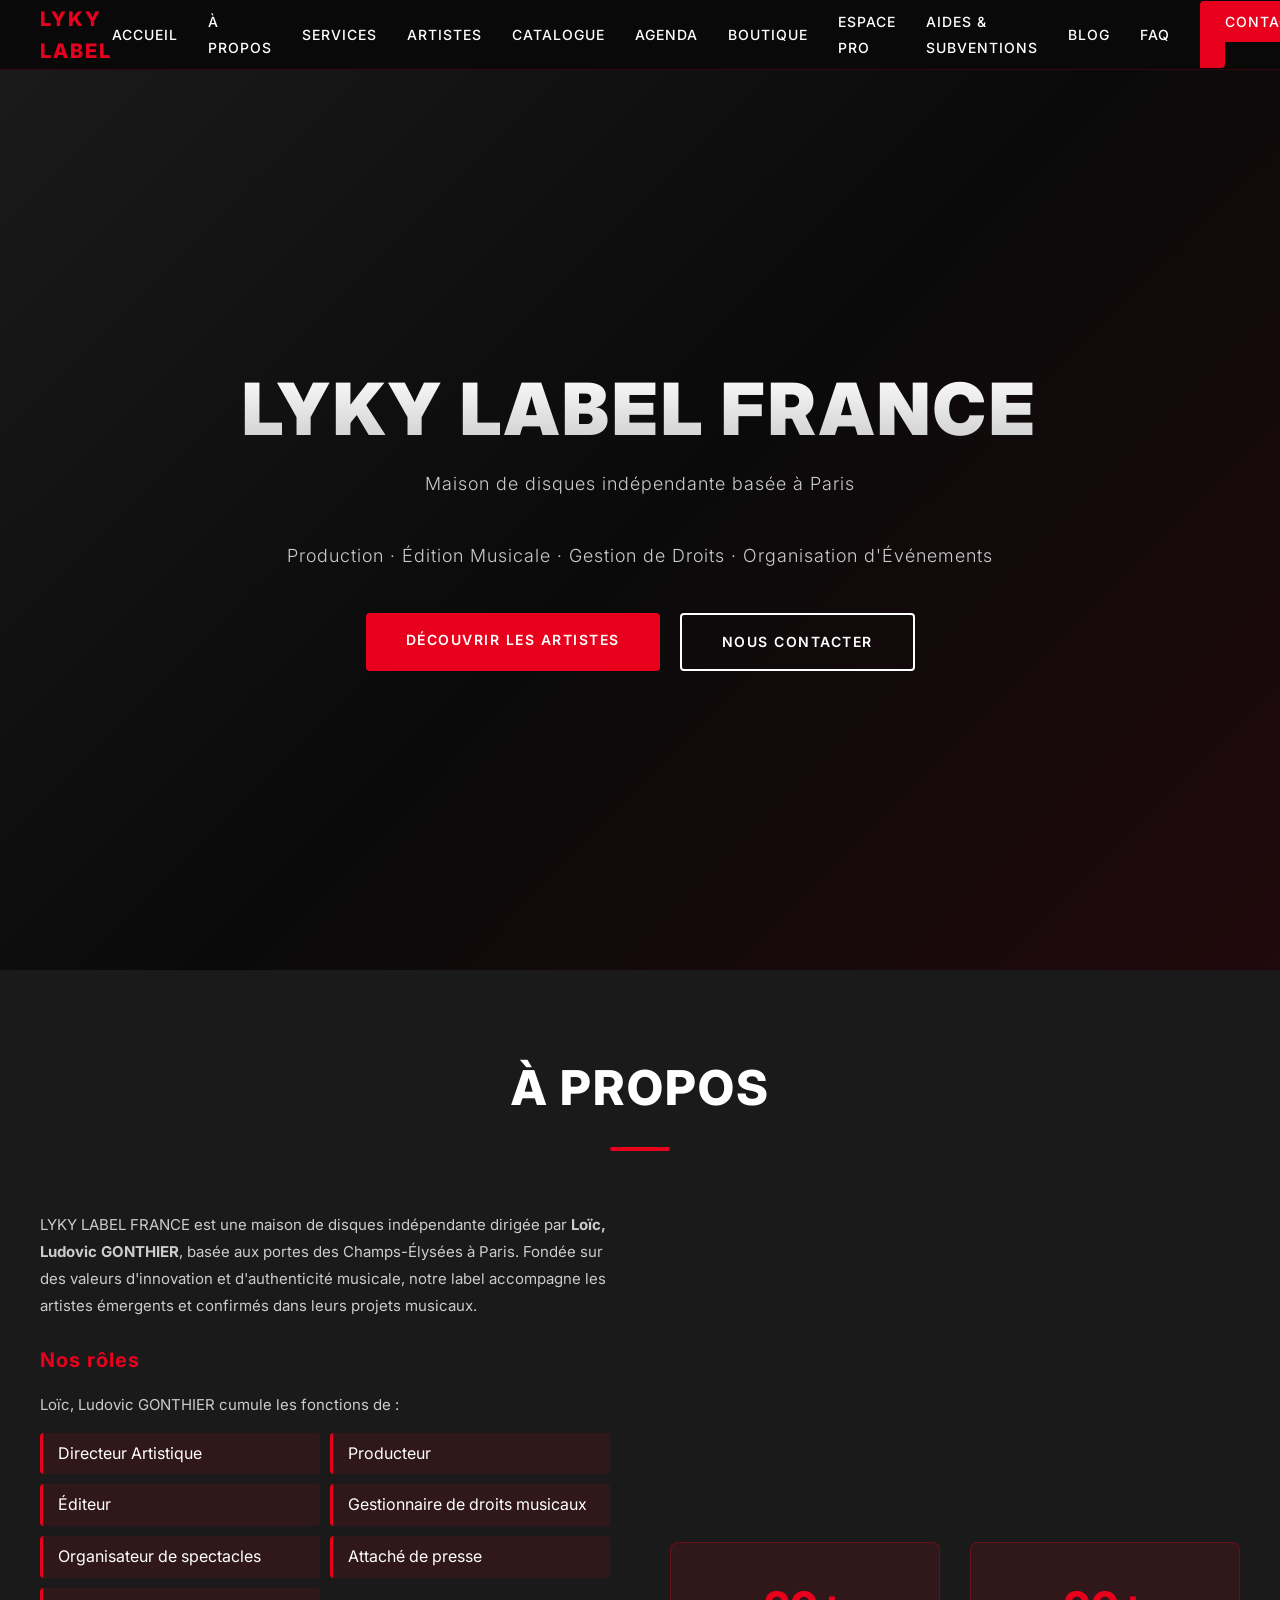
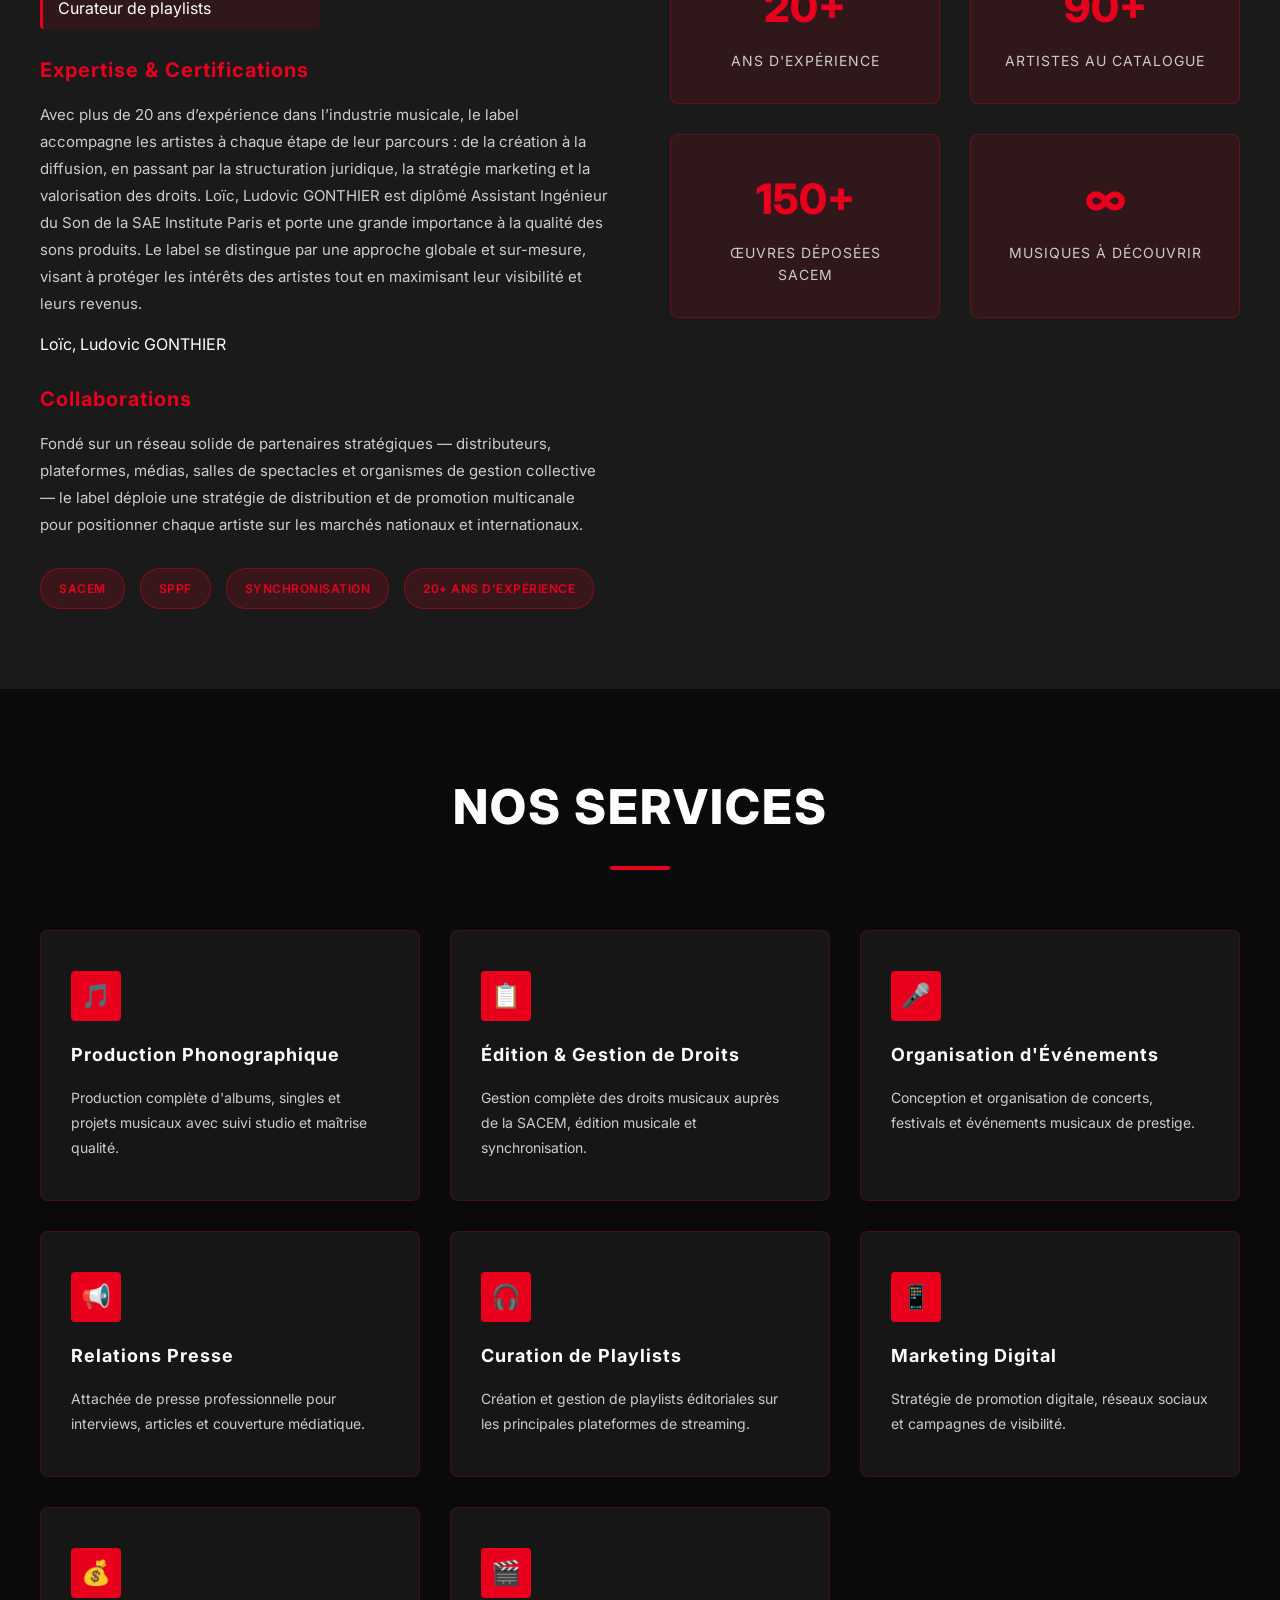
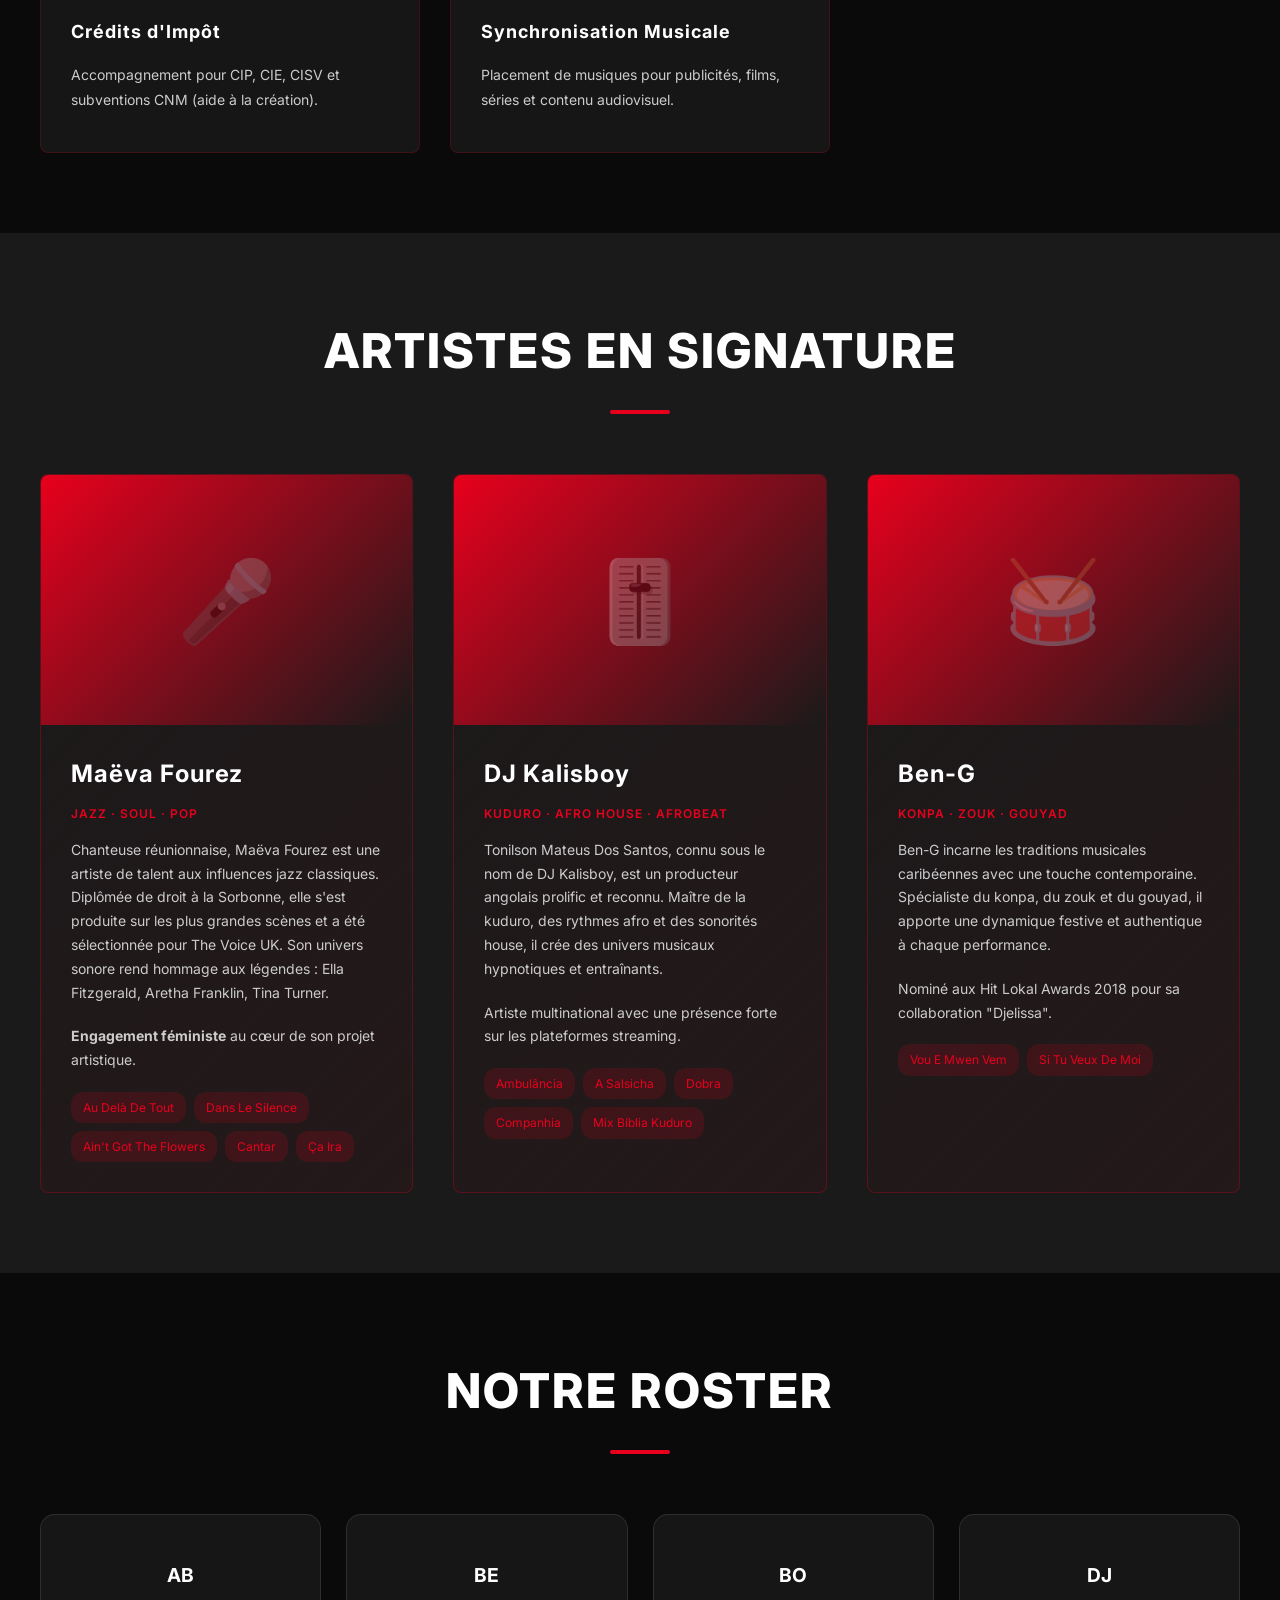
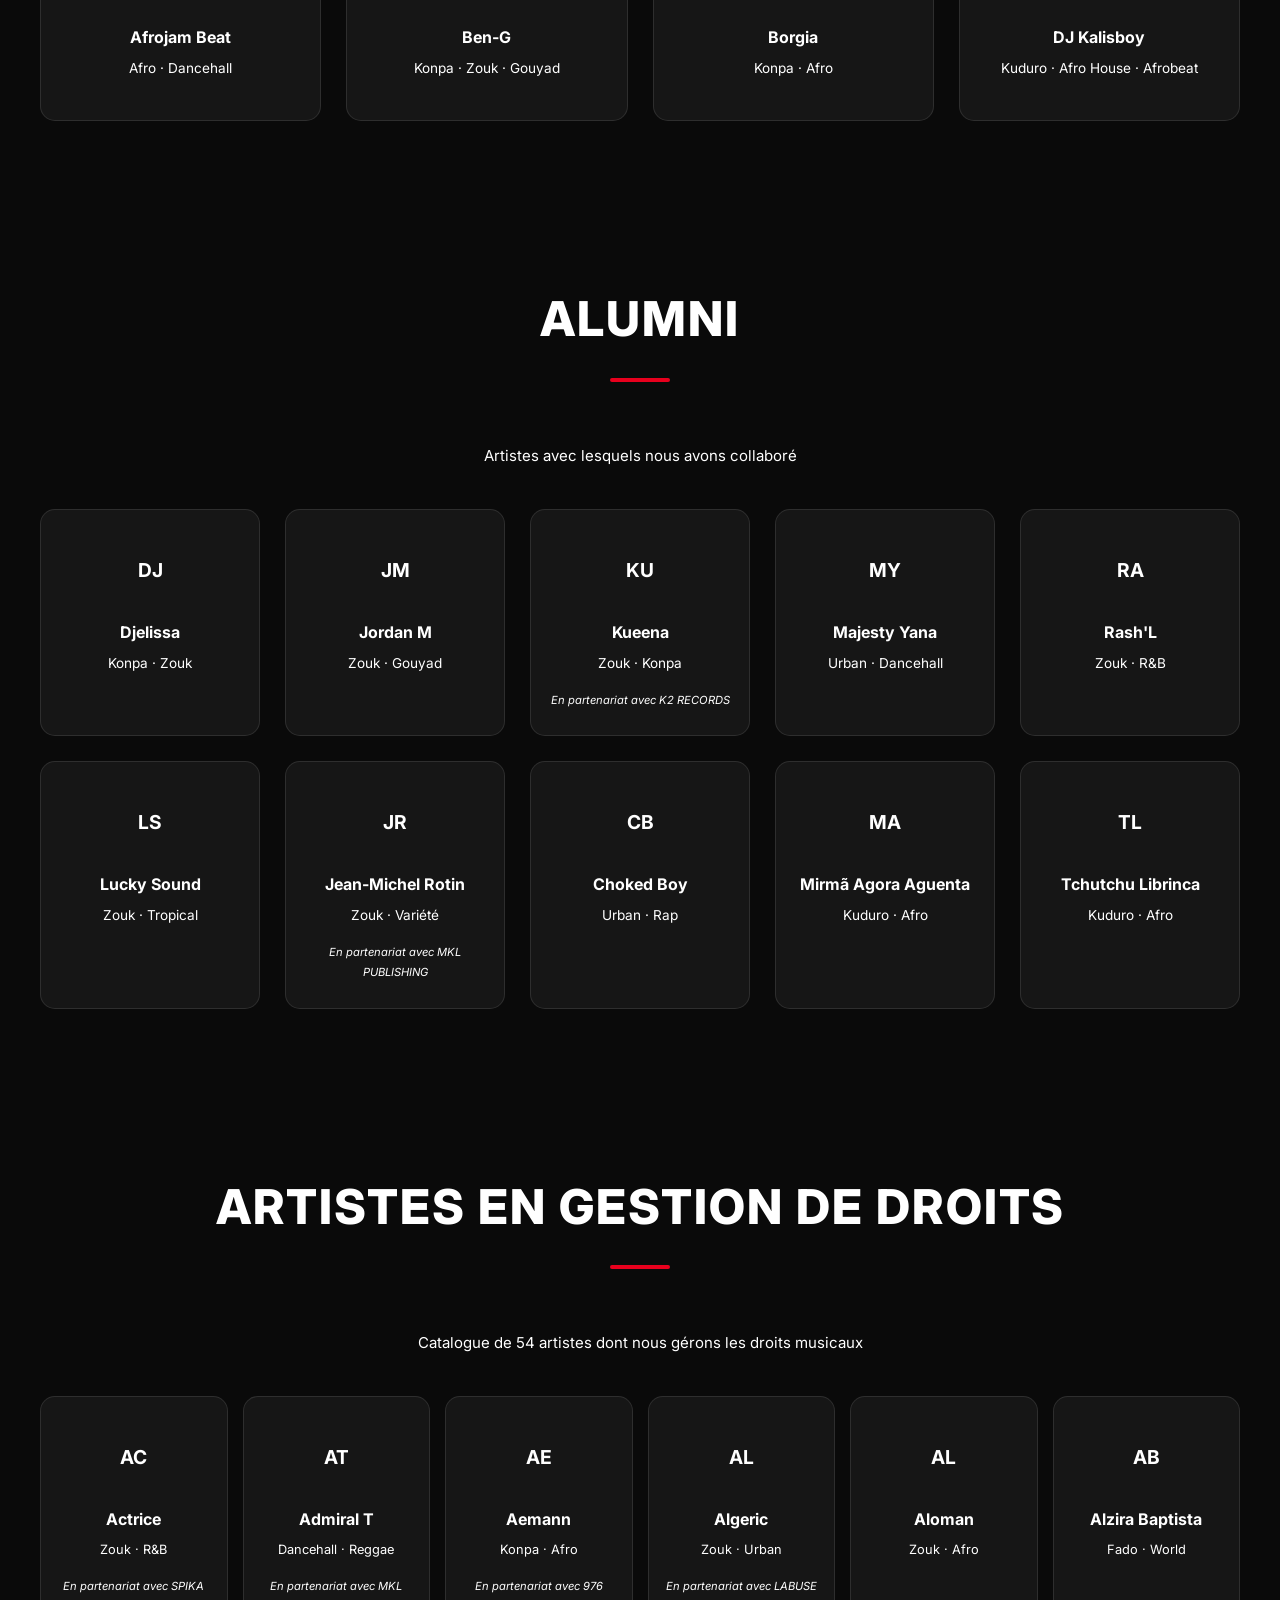
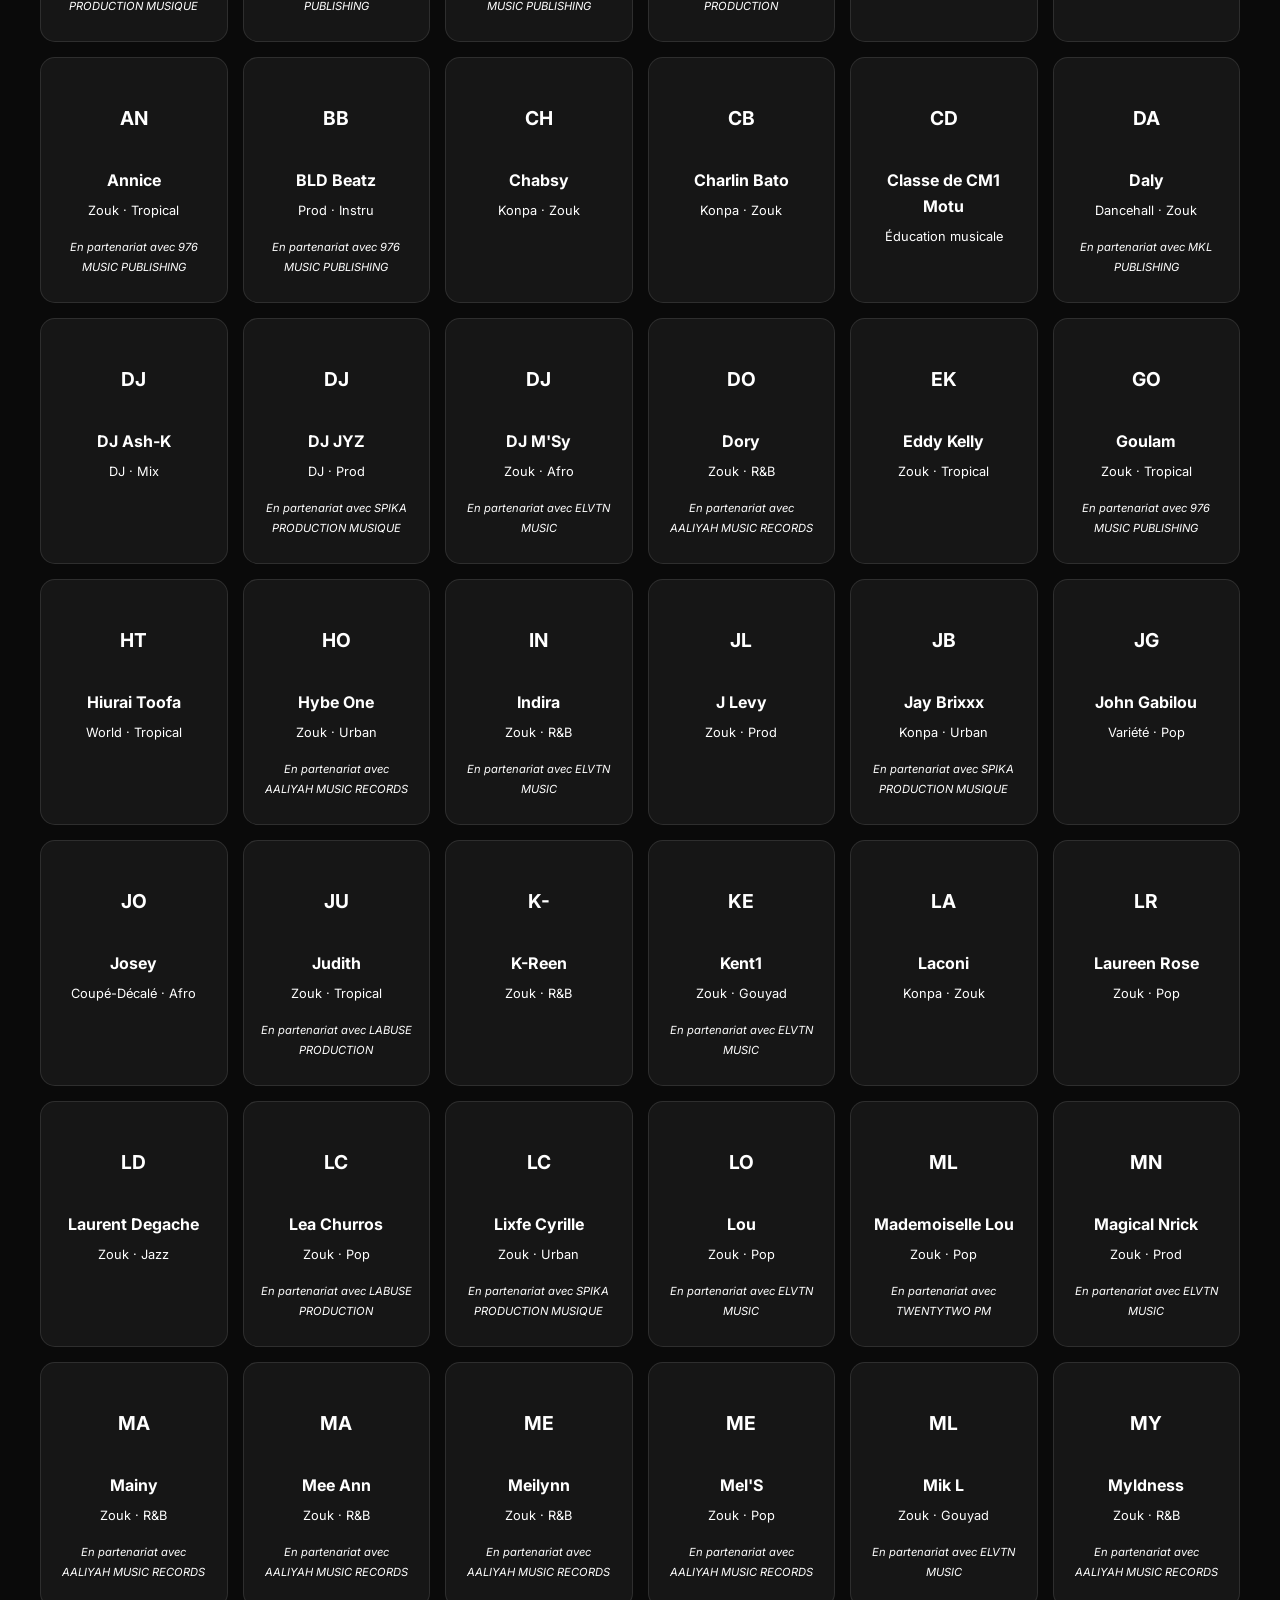
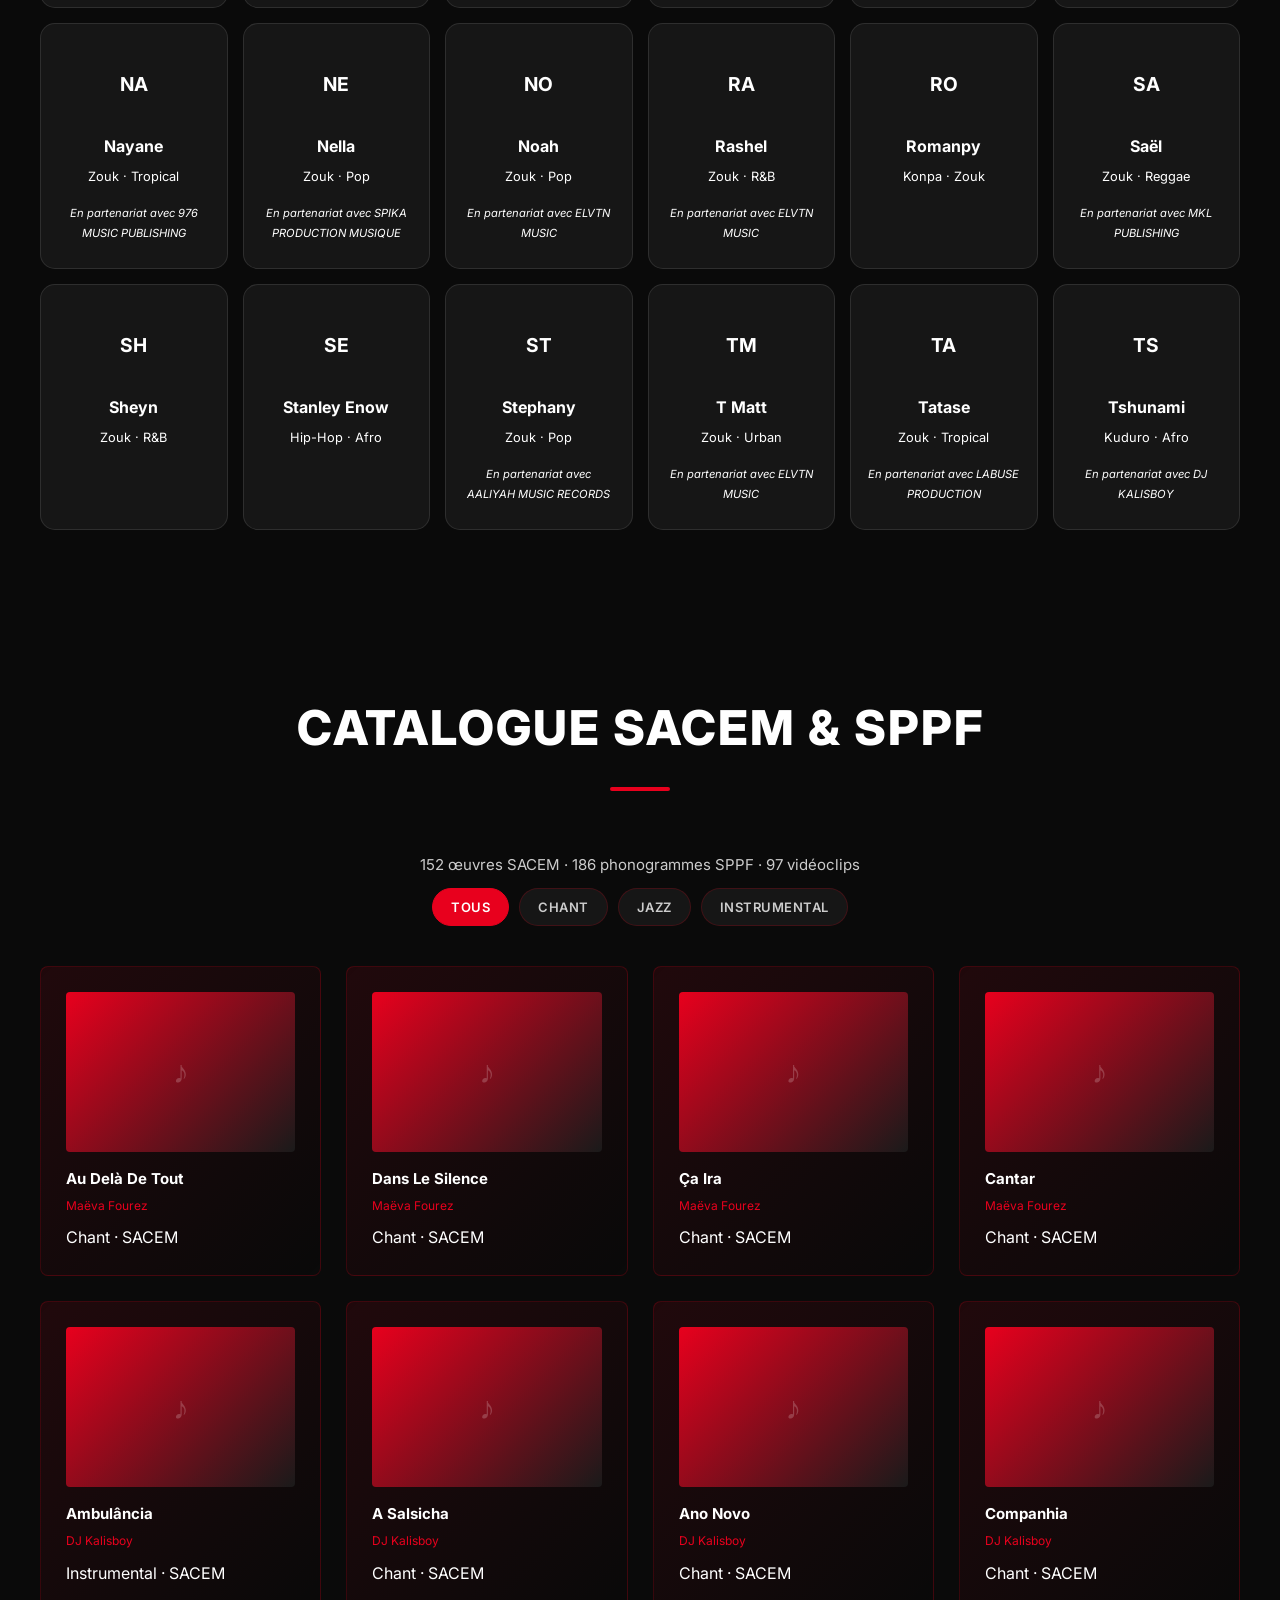
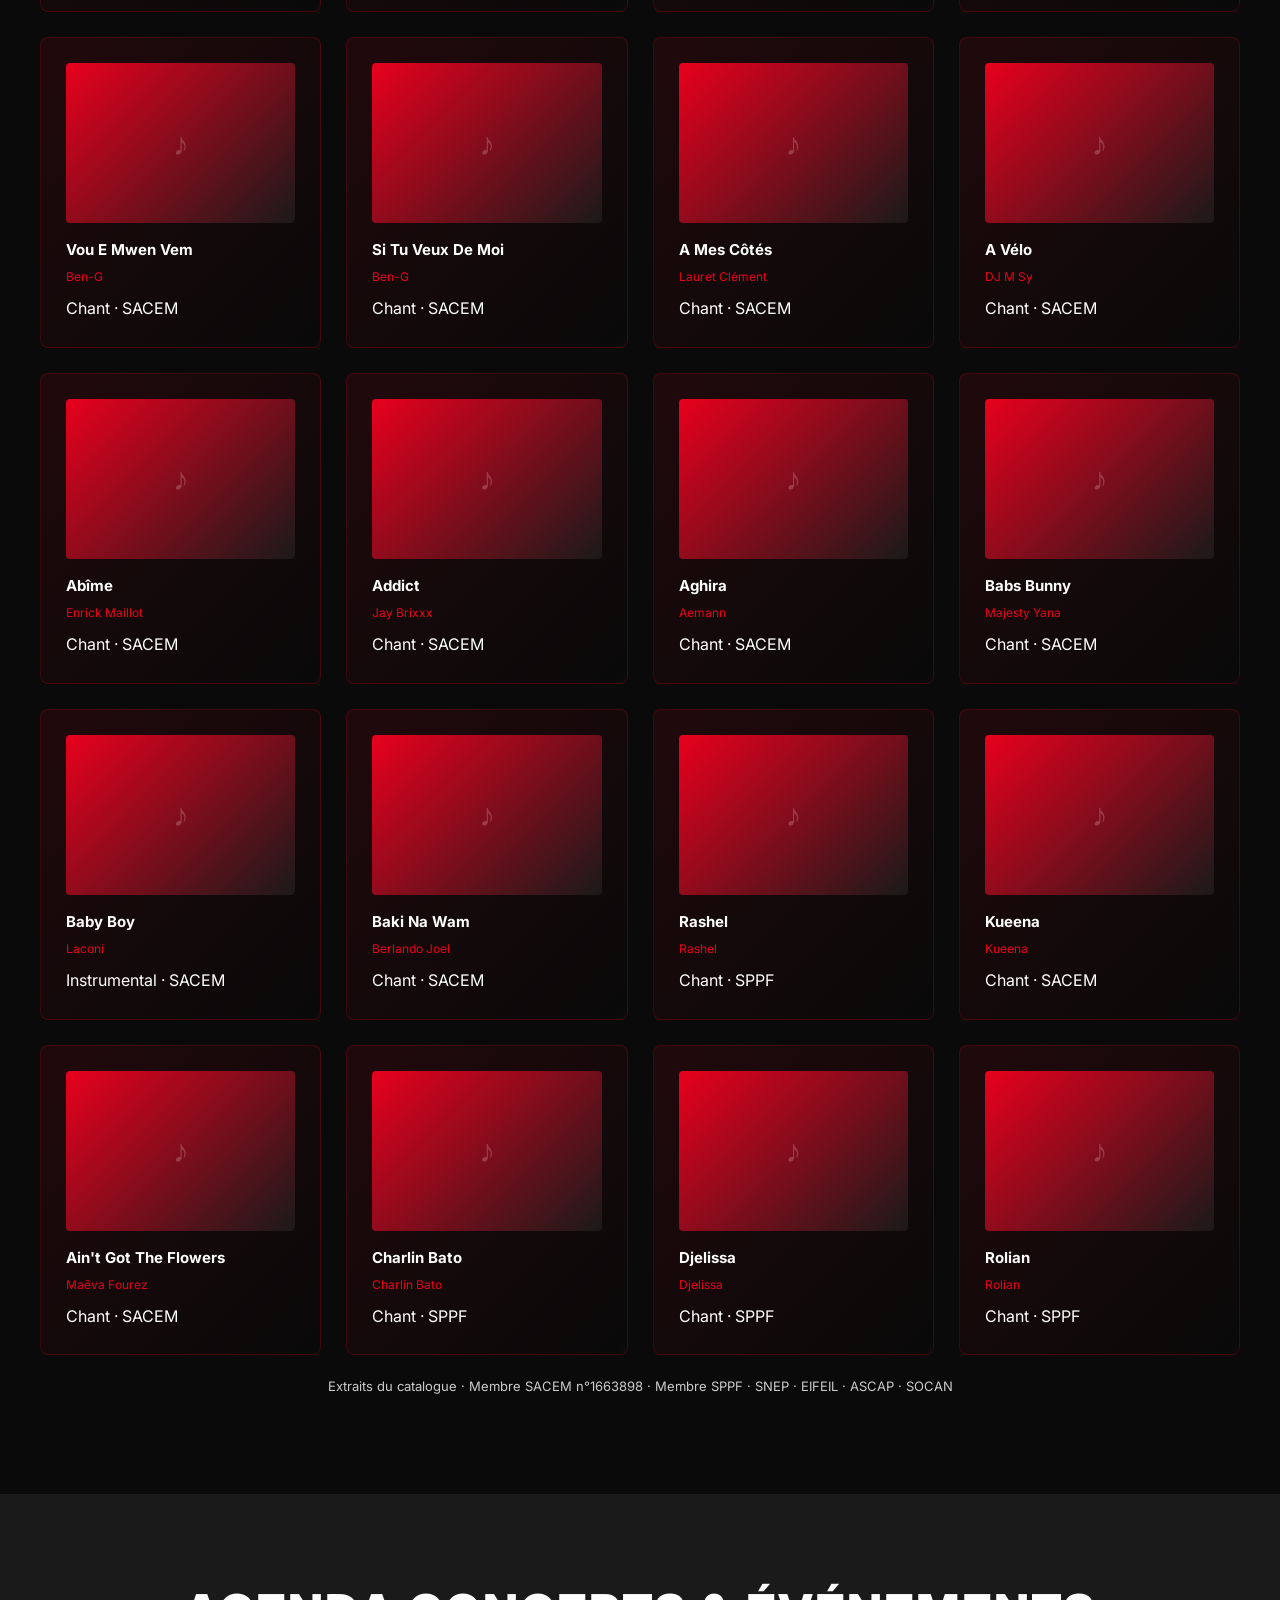
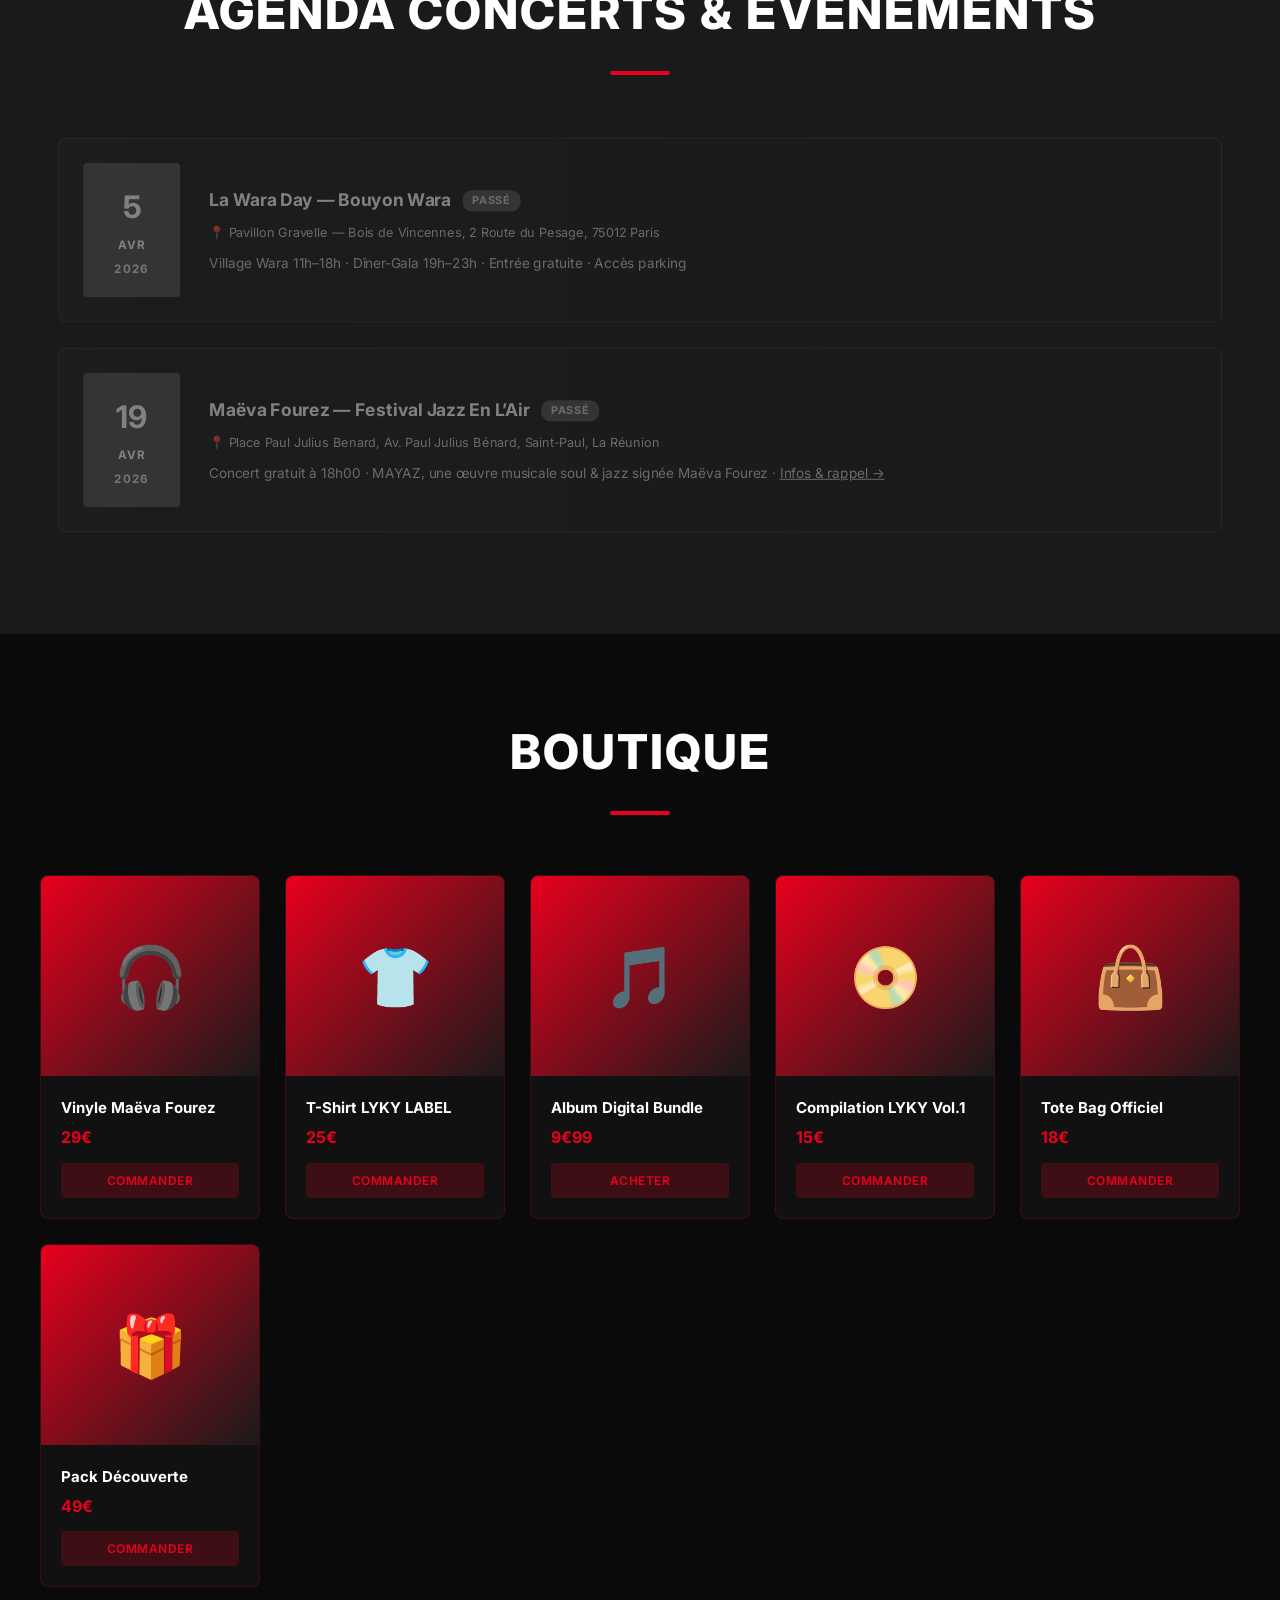
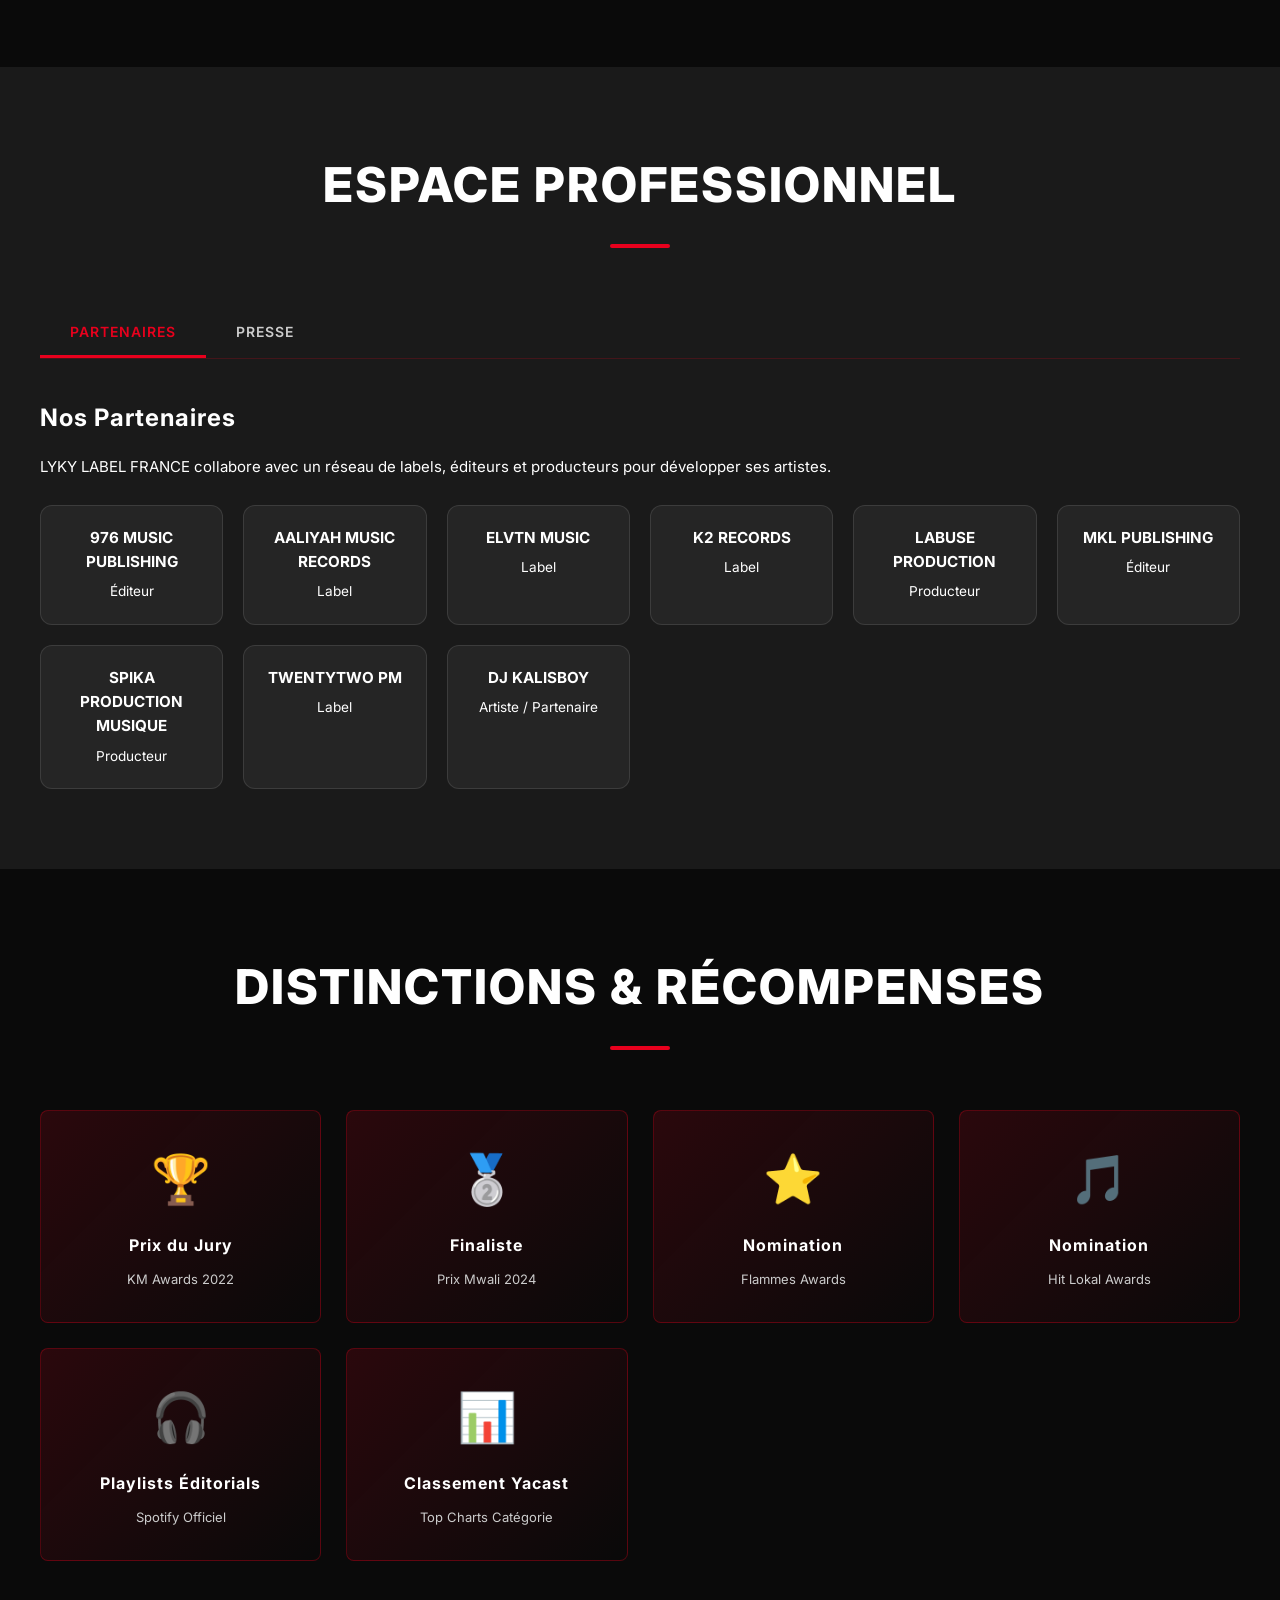
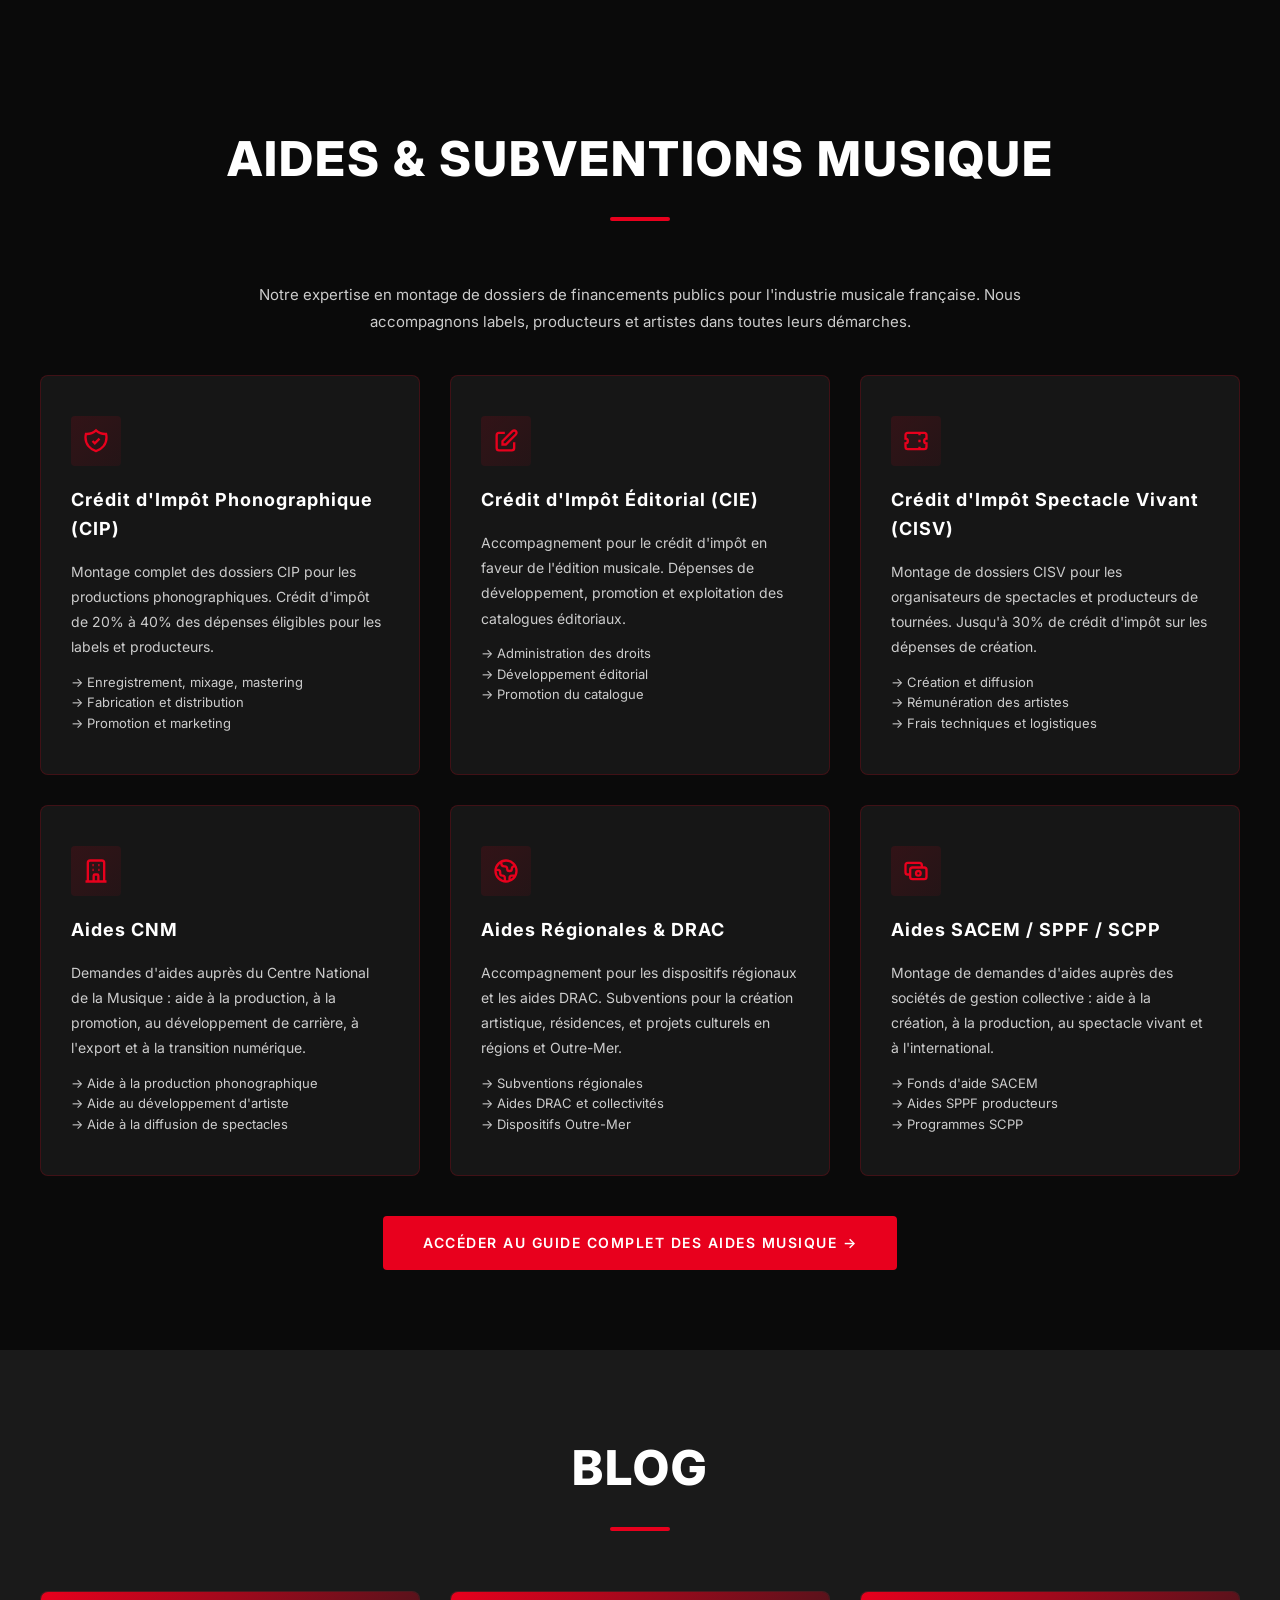
==== commit 6c33116b: "Fix: move roster-card/partner CSS outside media query" ====
--- a/index.html
+++ b/index.html
@@ -1327,145 +1327,7 @@
         }
 
         /* RESPONSIVE */
-        @media (max-width: 1024px) {
-            .about-grid {
-                grid-template-columns: 1fr;
-            }
-
-            .hero h1 {
-                font-size: 48px;
-            }
-
-            .featured-artists {
-                grid-template-columns: 1fr;
-            }
-
-            nav {
-                padding: 0 20px;
-            }
-
-            .nav-links {
-                gap: 15px;
-            }
-        }
-
-        @media (max-width: 768px) {
-            nav {
-                height: 60px;
-                padding: 0 20px;
-            }
-
-            .nav-links {
-                display: none;
-            }
-
-            .menu-toggle {
-                display: flex;
-            }
-
-            .menu-toggle.active span:nth-child(1) {
-                transform: rotate(45deg) translate(8px, 8px);
-            }
-
-            .menu-toggle.active span:nth-child(2) {
-                opacity: 0;
-            }
-
-            .menu-toggle.active span:nth-child(3) {
-                transform: rotate(-45deg) translate(7px, -7px);
-            }
-
-            .dropdown-menu {
-                display: none;
-                position: fixed;
-                top: 60px;
-                left: 0;
-                right: 0;
-                background: var(--gray-dark);
-                border-radius: 0;
-                min-width: 100%;
-                border: none;
-            }
-
-            .dropdown-menu.active {
-                display: flex;
-            }
-
-            .hero {
-                margin-top: 60px;
-                min-height: 80vh;
-            }
-
-            .hero h1 {
-                font-size: 36px;
-                letter-spacing: 1px;
-            }
-
-            .hero-buttons {
-                flex-direction: column;
-                gap: 15px;
-            }
-
-            .btn-primary,
-            .btn-secondary {
-                width: 100%;
-            }
-
-            section {
-                padding: 50px 20px;
-            }
-
-            section h2 {
-                font-size: 32px;
-            }
-
-            .about-stats {
-                grid-template-columns: 1fr;
-            }
-
-            .services-grid {
-                grid-template-columns: 1fr;
-            }
-
-            .featured-artists {
-                grid-template-columns: 1fr;
-            }
-
-            .roster-grid {
-                grid-template-columns: repeat(2, 1fr);
-            }
-
-            .alumni-grid {
-                grid-template-columns: repeat(auto-fit, minmax(120px, 1fr));
-            }
-
-            .event-card {
-                flex-direction: column;
-                text-align: center;
-            }
-
-            .form-row {
-                grid-template-columns: 1fr;
-            }
-
-            .footer-grid {
-                grid-template-columns: 1fr;
-                gap: 30px;
-            }
-        }
-
-        @media (max-width: 480px) {
-            .hero h1 {
-                font-size: 28px;
-            }
-
-            section h2 {
-                font-size: 24px;
-            }
-
-            .roster-grid {
-                grid-template-columns: 1fr;
-            }
+
 
             .roster-card {
                 background: rgba(255,255,255,0.05);
@@ -1526,6 +1388,146 @@
             .partner-card p {
                 margin: 0;
             }
+        @media (max-width: 1024px) {
+            .about-grid {
+                grid-template-columns: 1fr;
+            }
+
+            .hero h1 {
+                font-size: 48px;
+            }
+
+            .featured-artists {
+                grid-template-columns: 1fr;
+            }
+
+            nav {
+                padding: 0 20px;
+            }
+
+            .nav-links {
+                gap: 15px;
+            }
+        }
+
+        @media (max-width: 768px) {
+            nav {
+                height: 60px;
+                padding: 0 20px;
+            }
+
+            .nav-links {
+                display: none;
+            }
+
+            .menu-toggle {
+                display: flex;
+            }
+
+            .menu-toggle.active span:nth-child(1) {
+                transform: rotate(45deg) translate(8px, 8px);
+            }
+
+            .menu-toggle.active span:nth-child(2) {
+                opacity: 0;
+            }
+
+            .menu-toggle.active span:nth-child(3) {
+                transform: rotate(-45deg) translate(7px, -7px);
+            }
+
+            .dropdown-menu {
+                display: none;
+                position: fixed;
+                top: 60px;
+                left: 0;
+                right: 0;
+                background: var(--gray-dark);
+                border-radius: 0;
+                min-width: 100%;
+                border: none;
+            }
+
+            .dropdown-menu.active {
+                display: flex;
+            }
+
+            .hero {
+                margin-top: 60px;
+                min-height: 80vh;
+            }
+
+            .hero h1 {
+                font-size: 36px;
+                letter-spacing: 1px;
+            }
+
+            .hero-buttons {
+                flex-direction: column;
+                gap: 15px;
+            }
+
+            .btn-primary,
+            .btn-secondary {
+                width: 100%;
+            }
+
+            section {
+                padding: 50px 20px;
+            }
+
+            section h2 {
+                font-size: 32px;
+            }
+
+            .about-stats {
+                grid-template-columns: 1fr;
+            }
+
+            .services-grid {
+                grid-template-columns: 1fr;
+            }
+
+            .featured-artists {
+                grid-template-columns: 1fr;
+            }
+
+            .roster-grid {
+                grid-template-columns: repeat(2, 1fr);
+            }
+
+            .alumni-grid {
+                grid-template-columns: repeat(auto-fit, minmax(120px, 1fr));
+            }
+
+            .event-card {
+                flex-direction: column;
+                text-align: center;
+            }
+
+            .form-row {
+                grid-template-columns: 1fr;
+            }
+
+            .footer-grid {
+                grid-template-columns: 1fr;
+                gap: 30px;
+            }
+        }
+
+        @media (max-width: 480px) {
+            .hero h1 {
+                font-size: 28px;
+            }
+
+            section h2 {
+                font-size: 24px;
+            }
+
+            .roster-grid {
+                grid-template-columns: 1fr;
+            }
+
 
 
             .catalogue-filters {
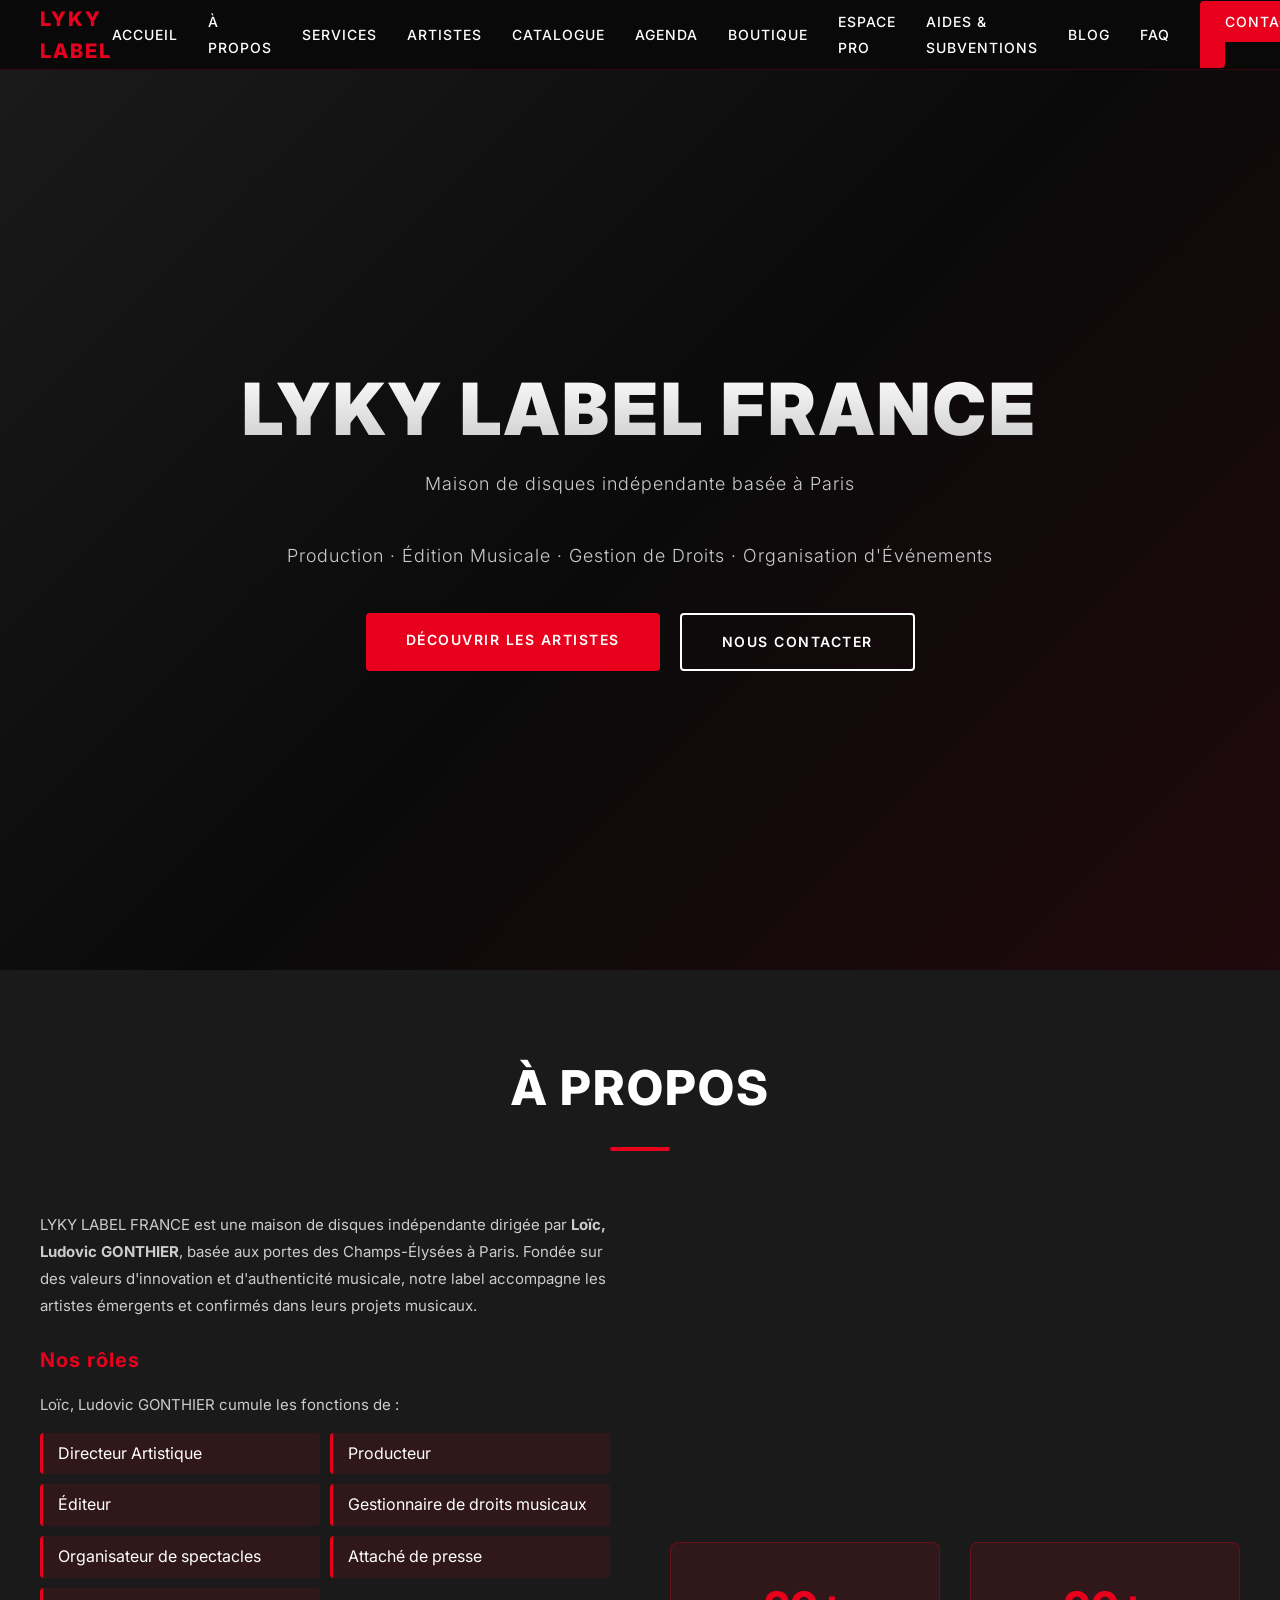
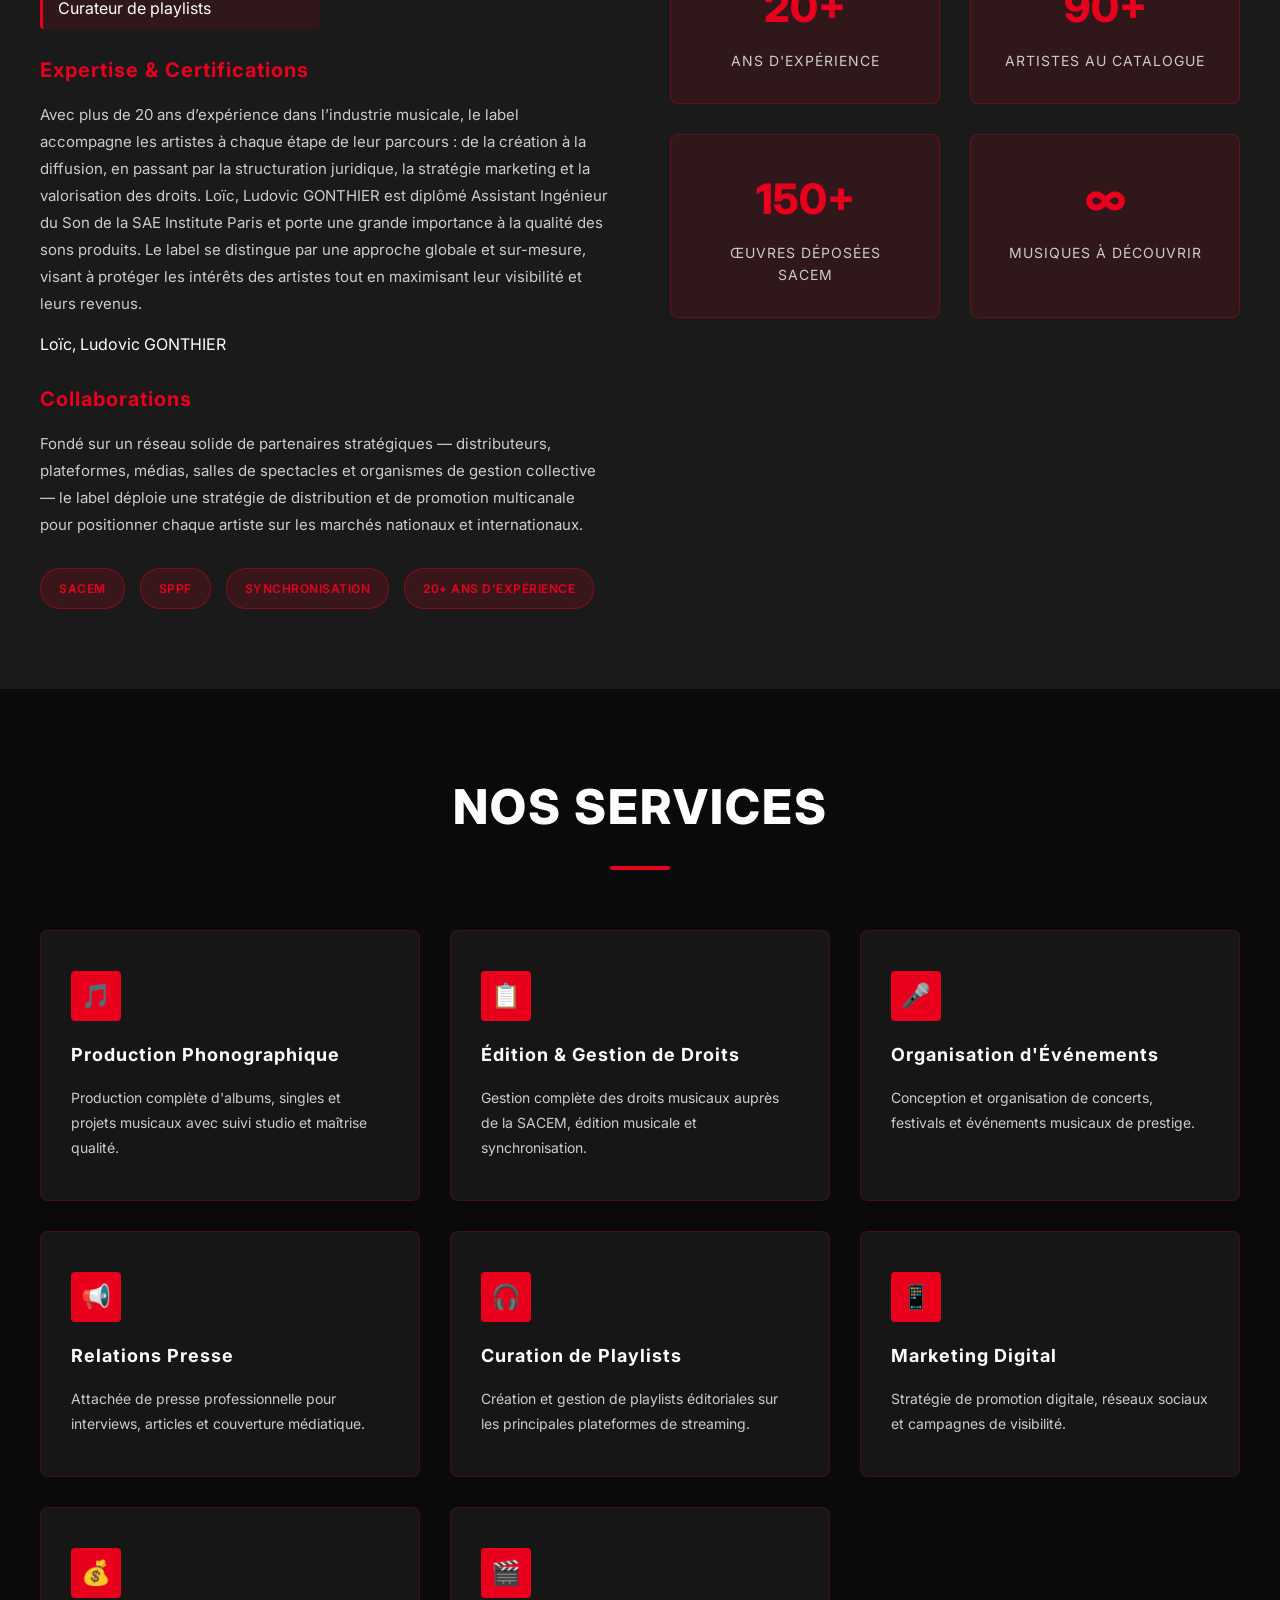
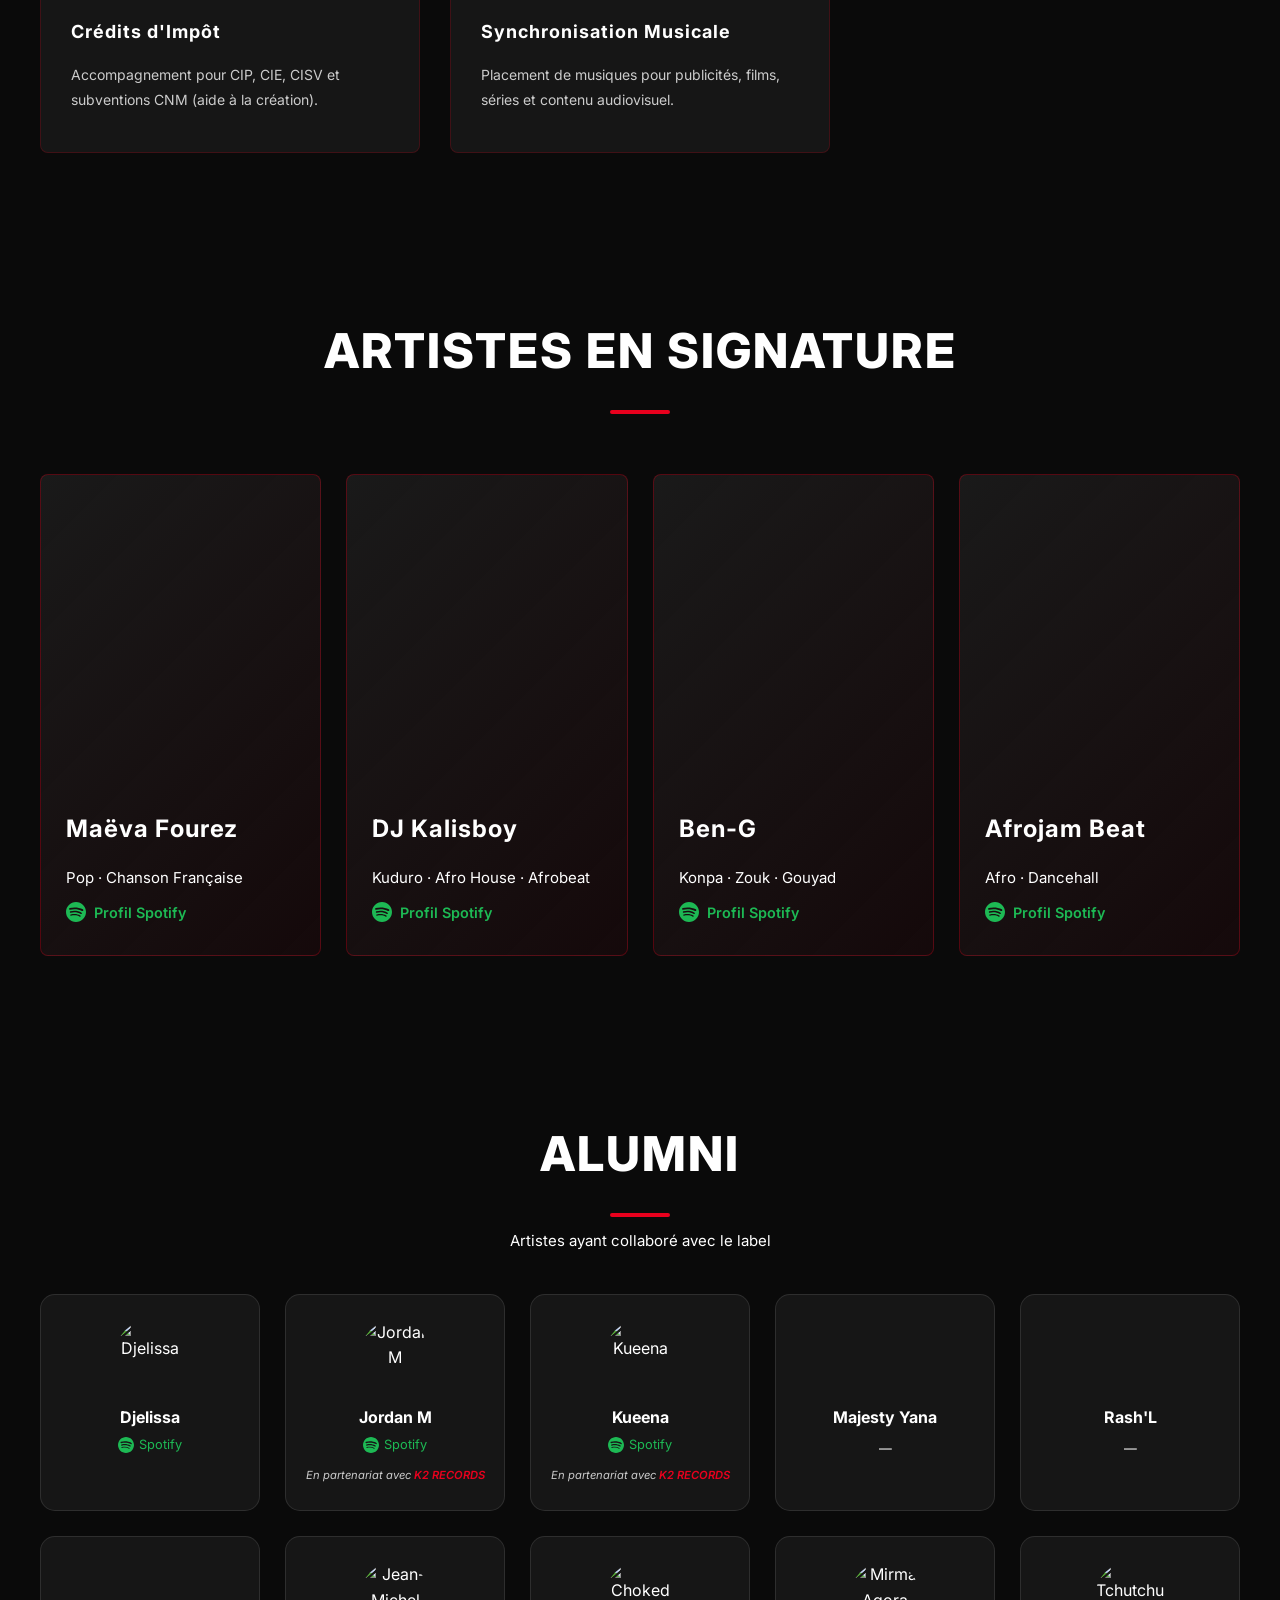
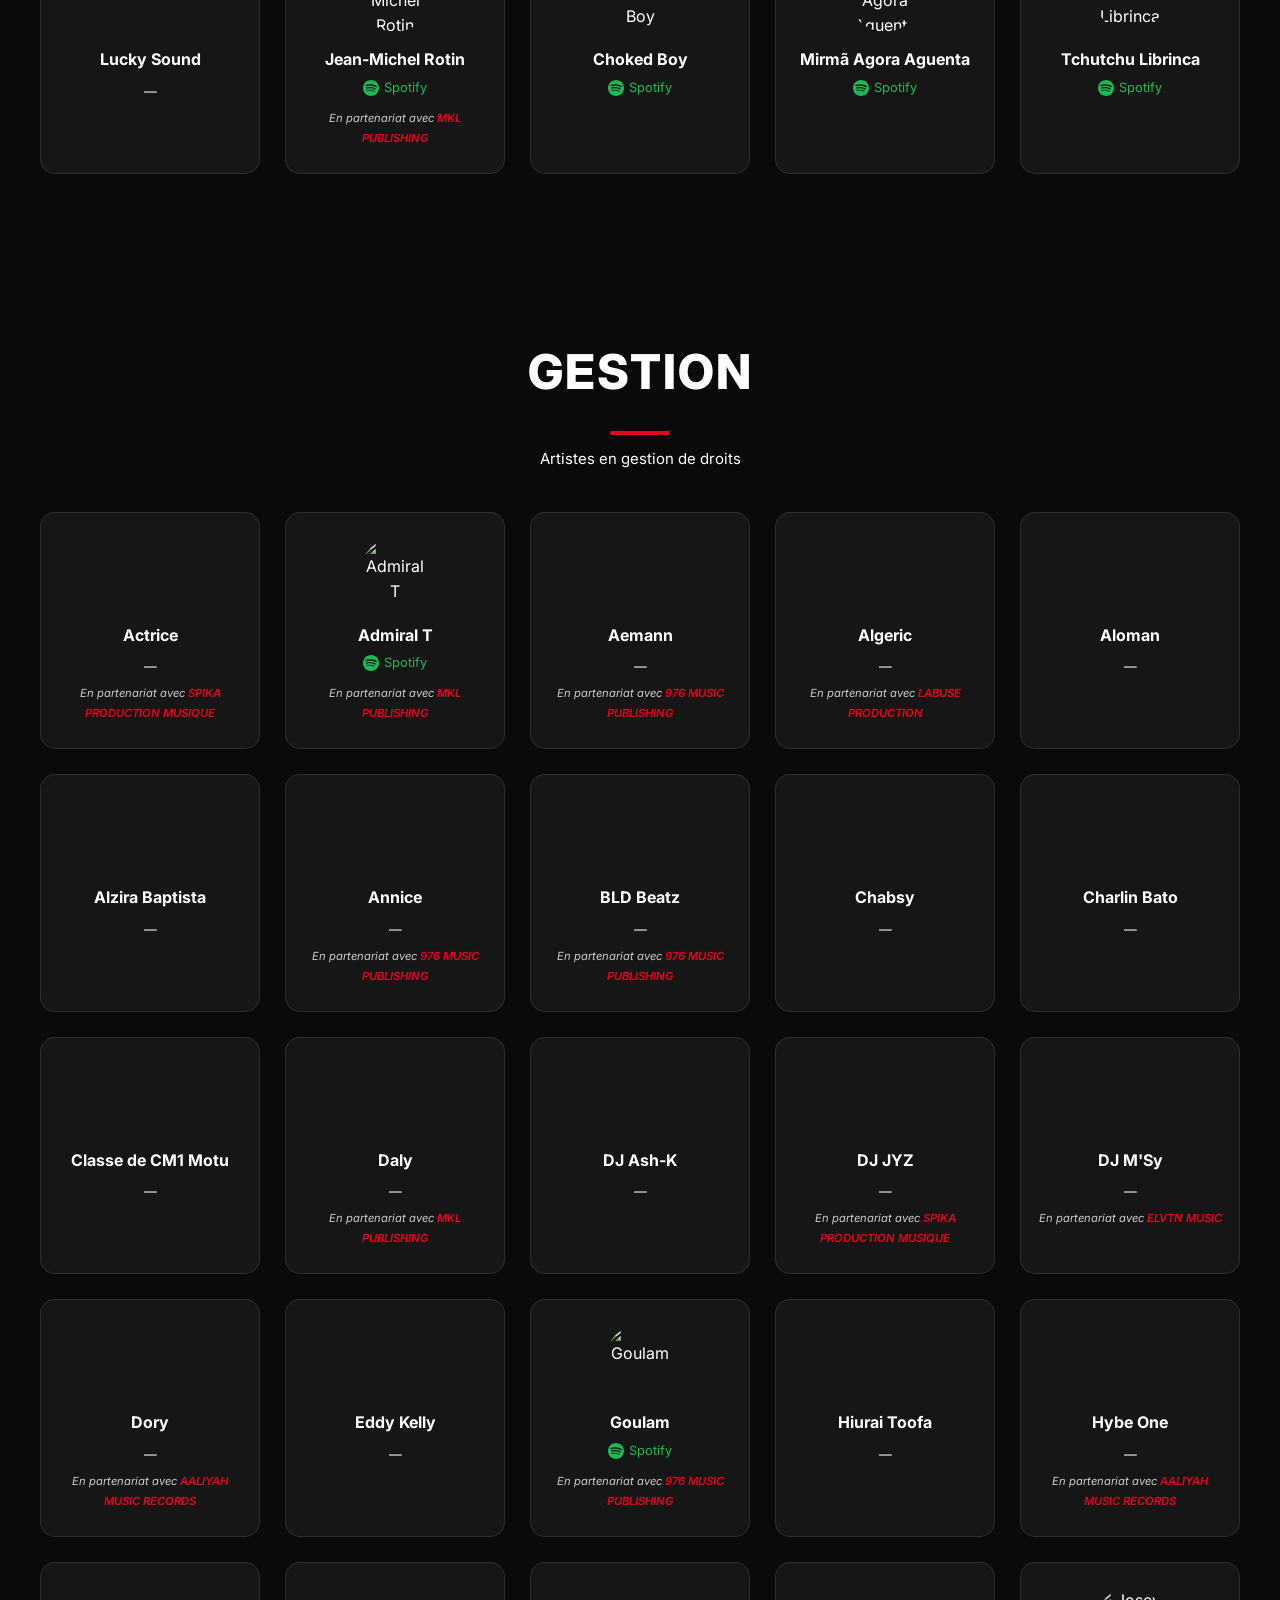
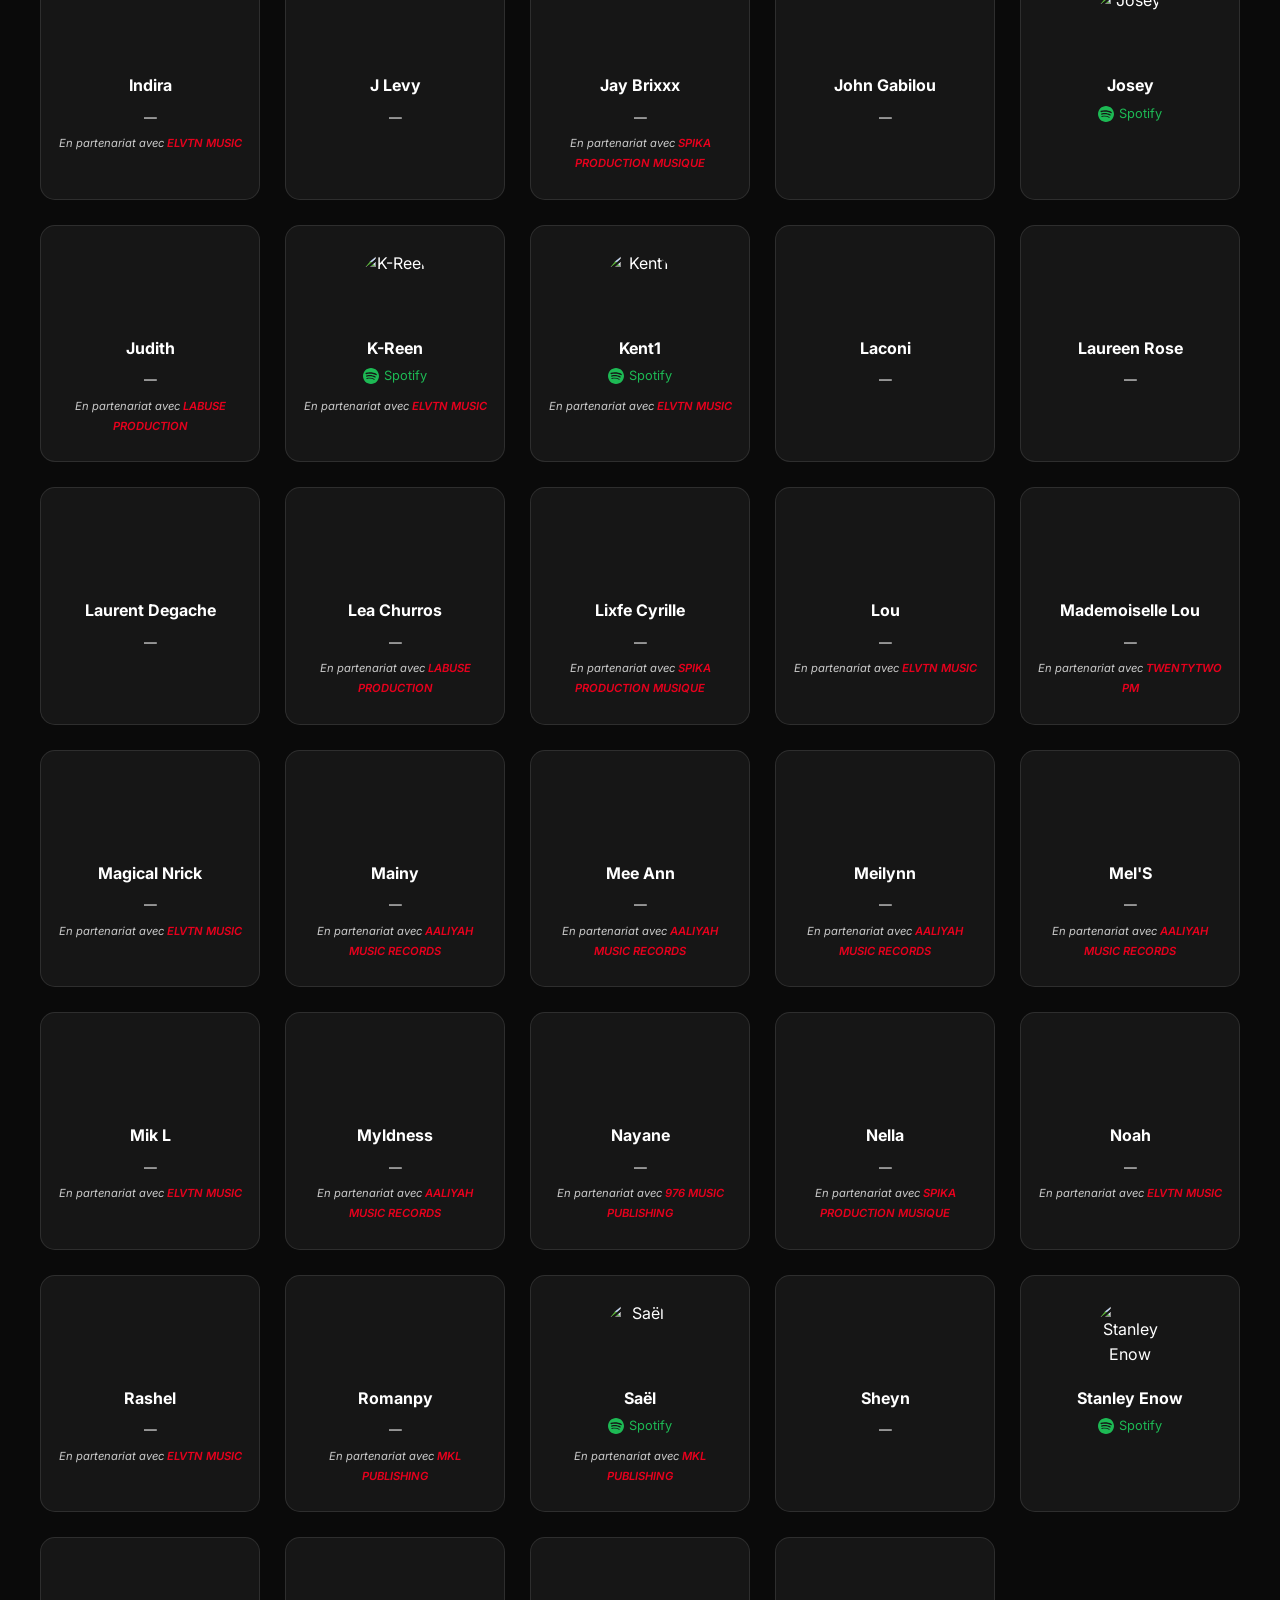
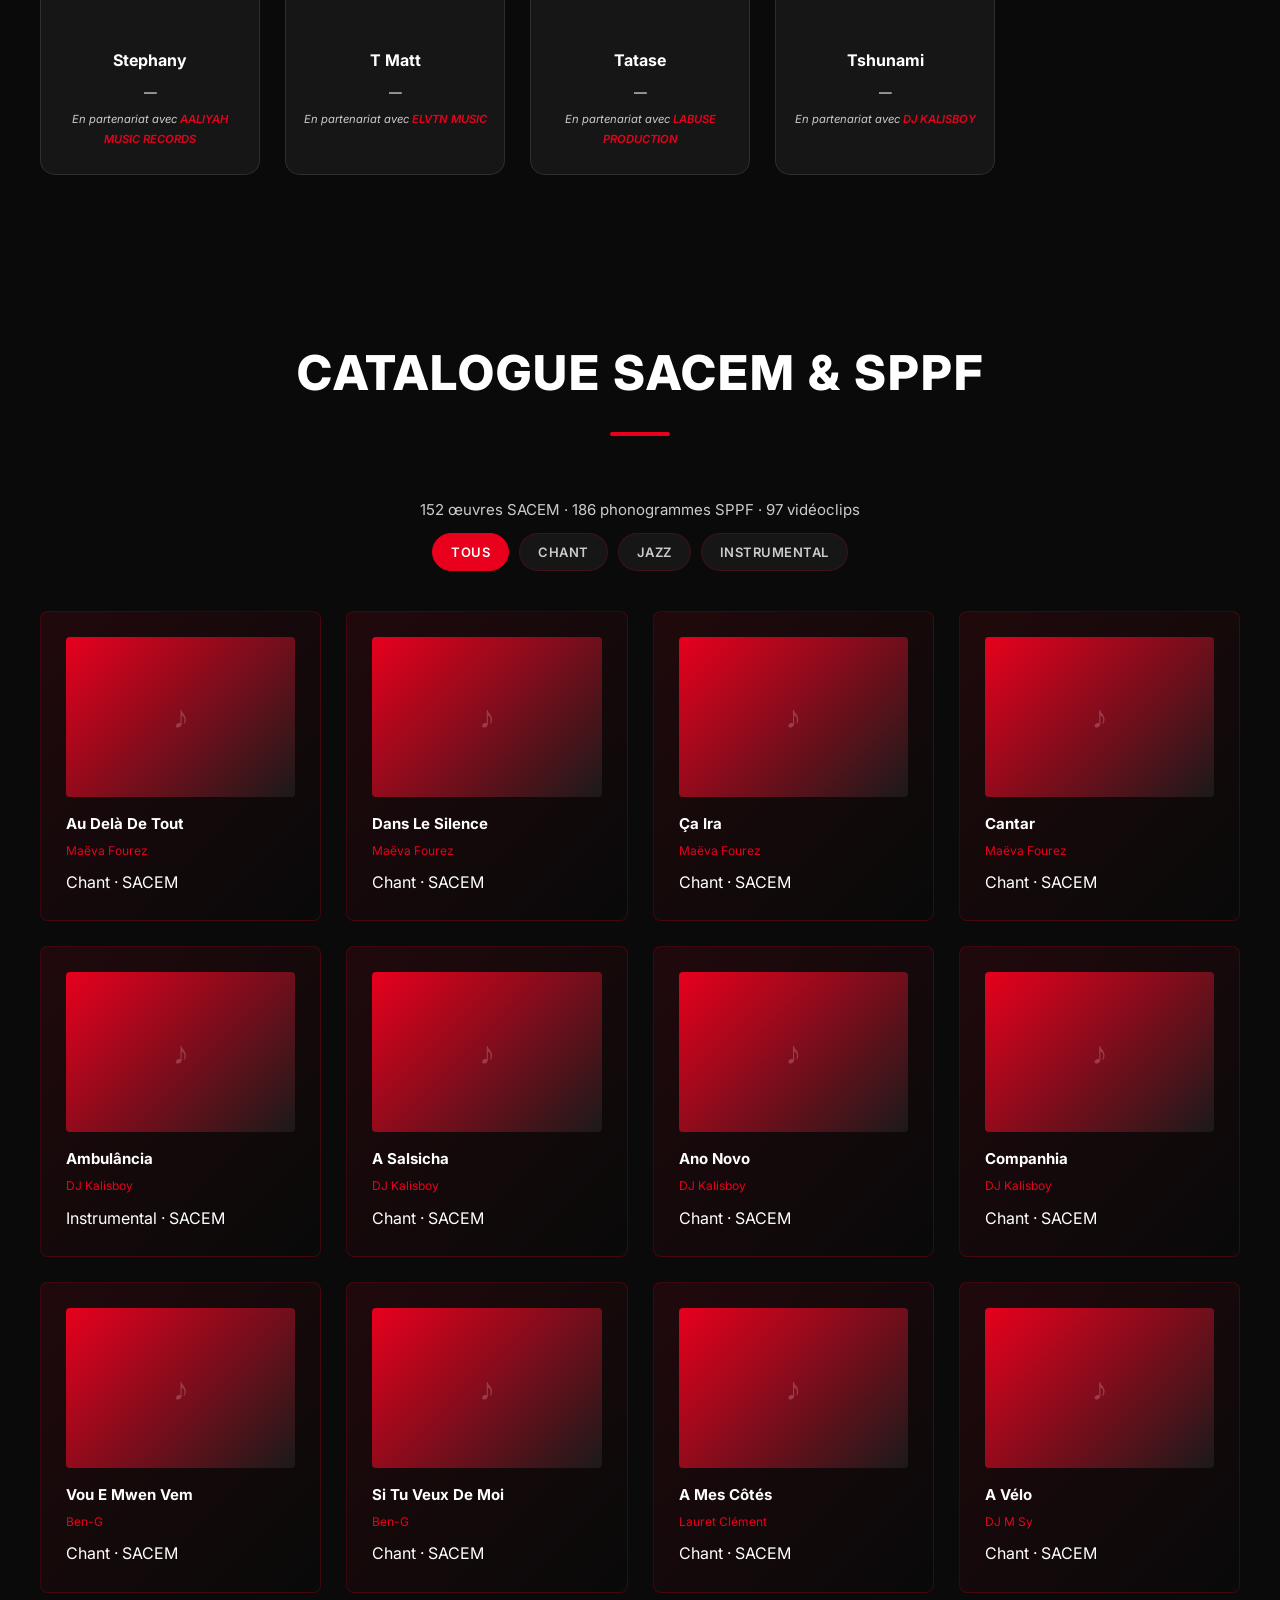
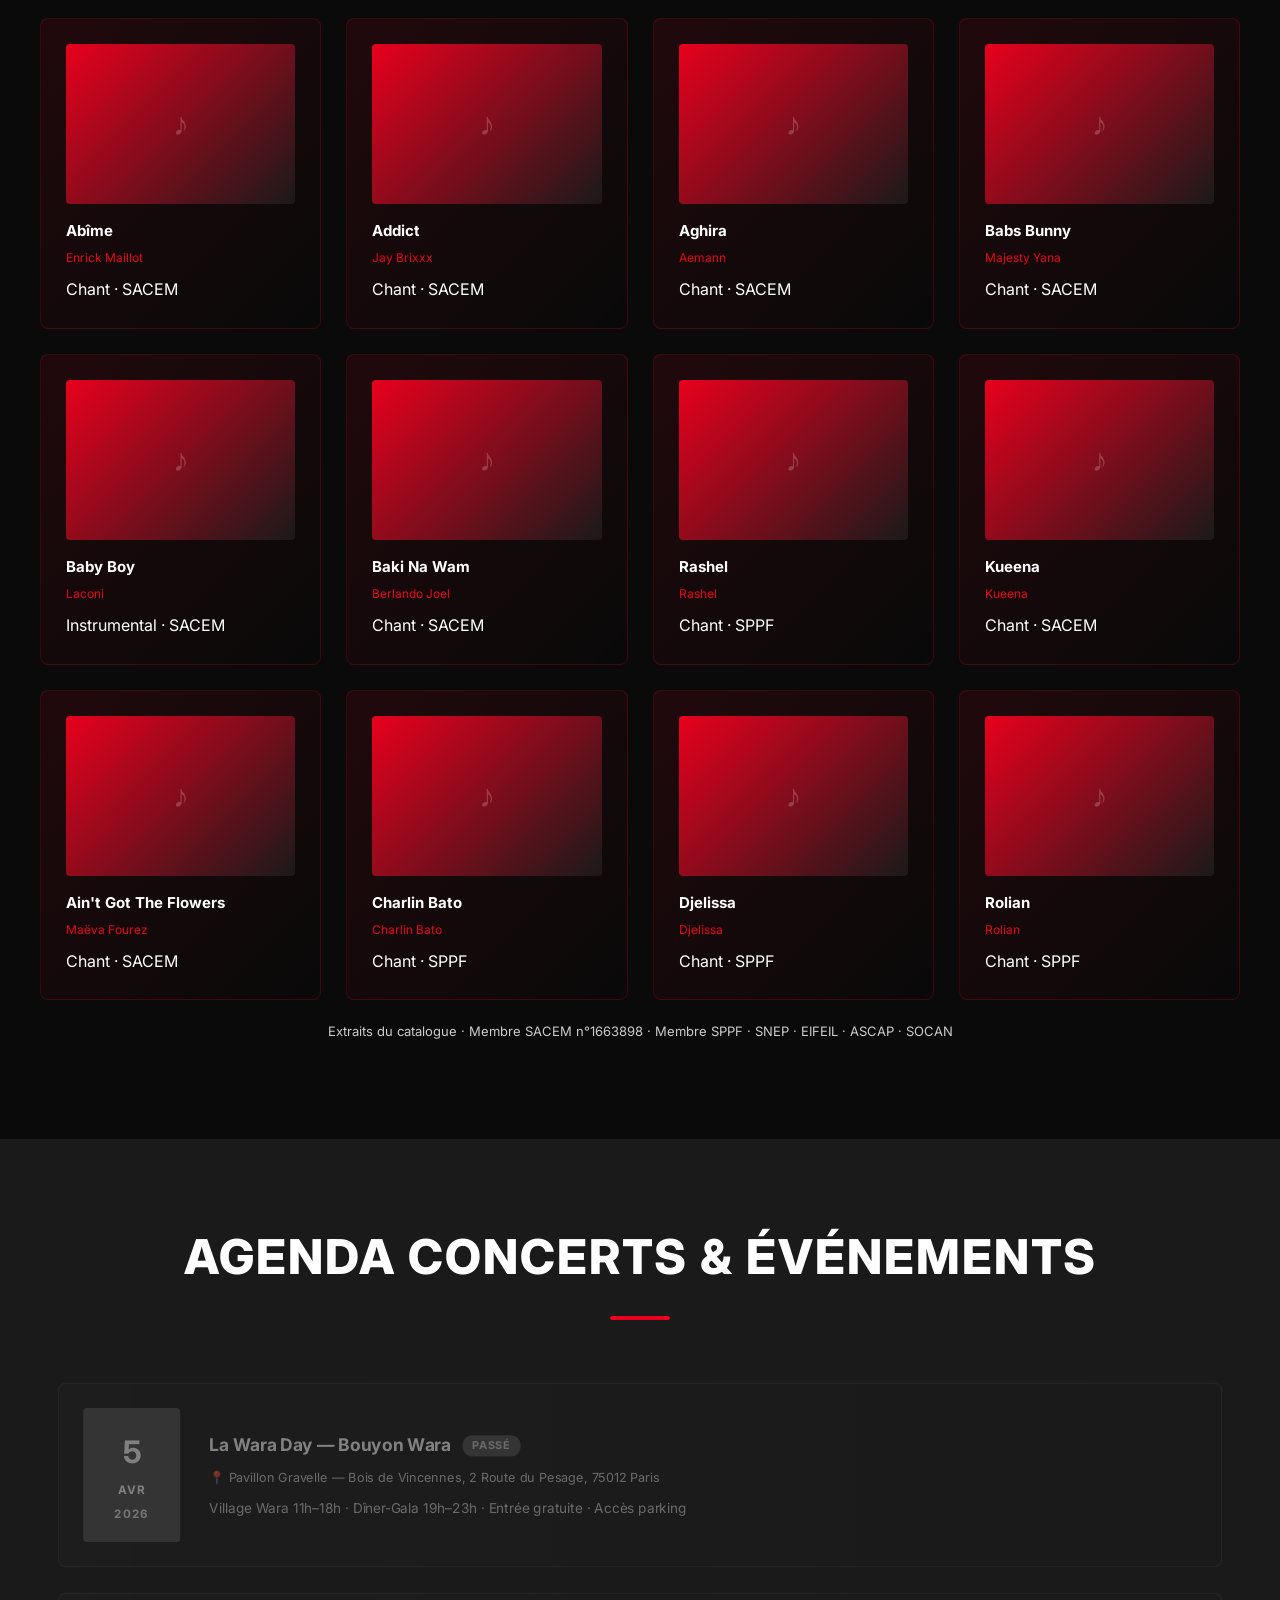
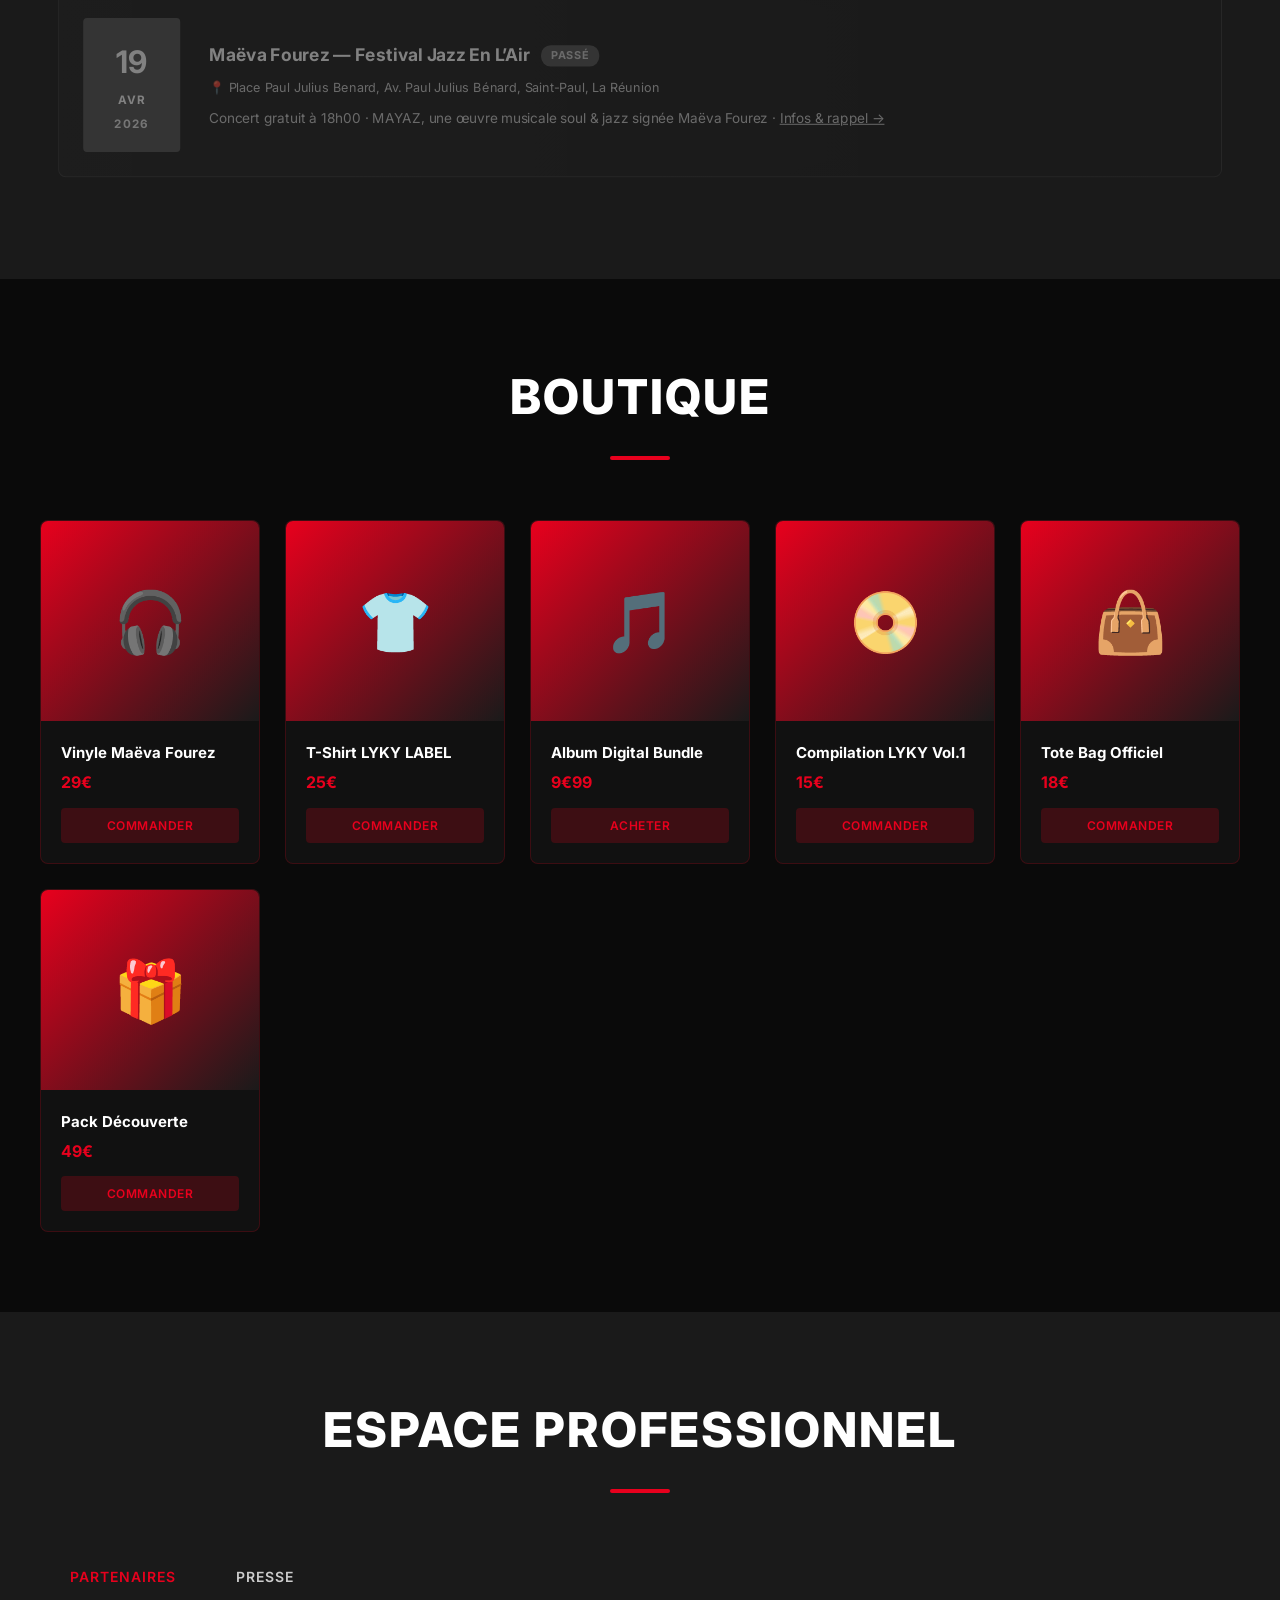
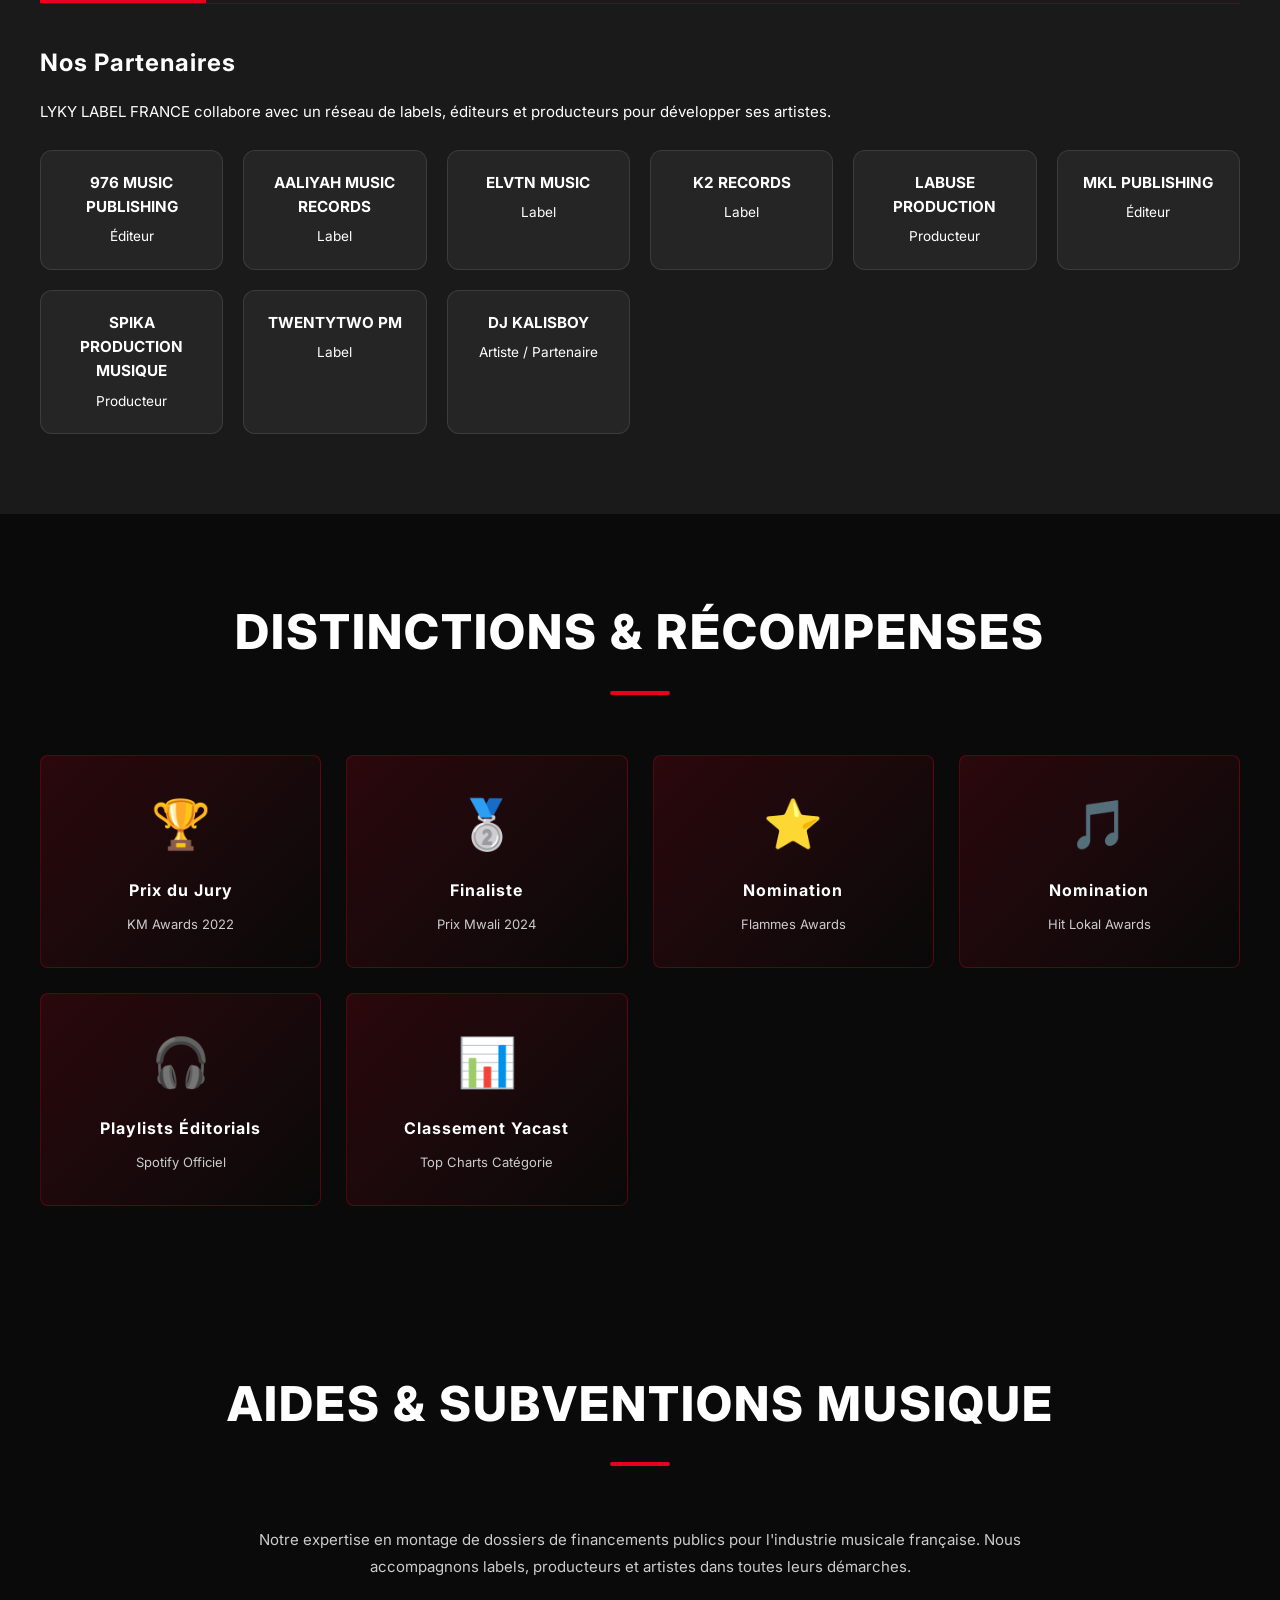
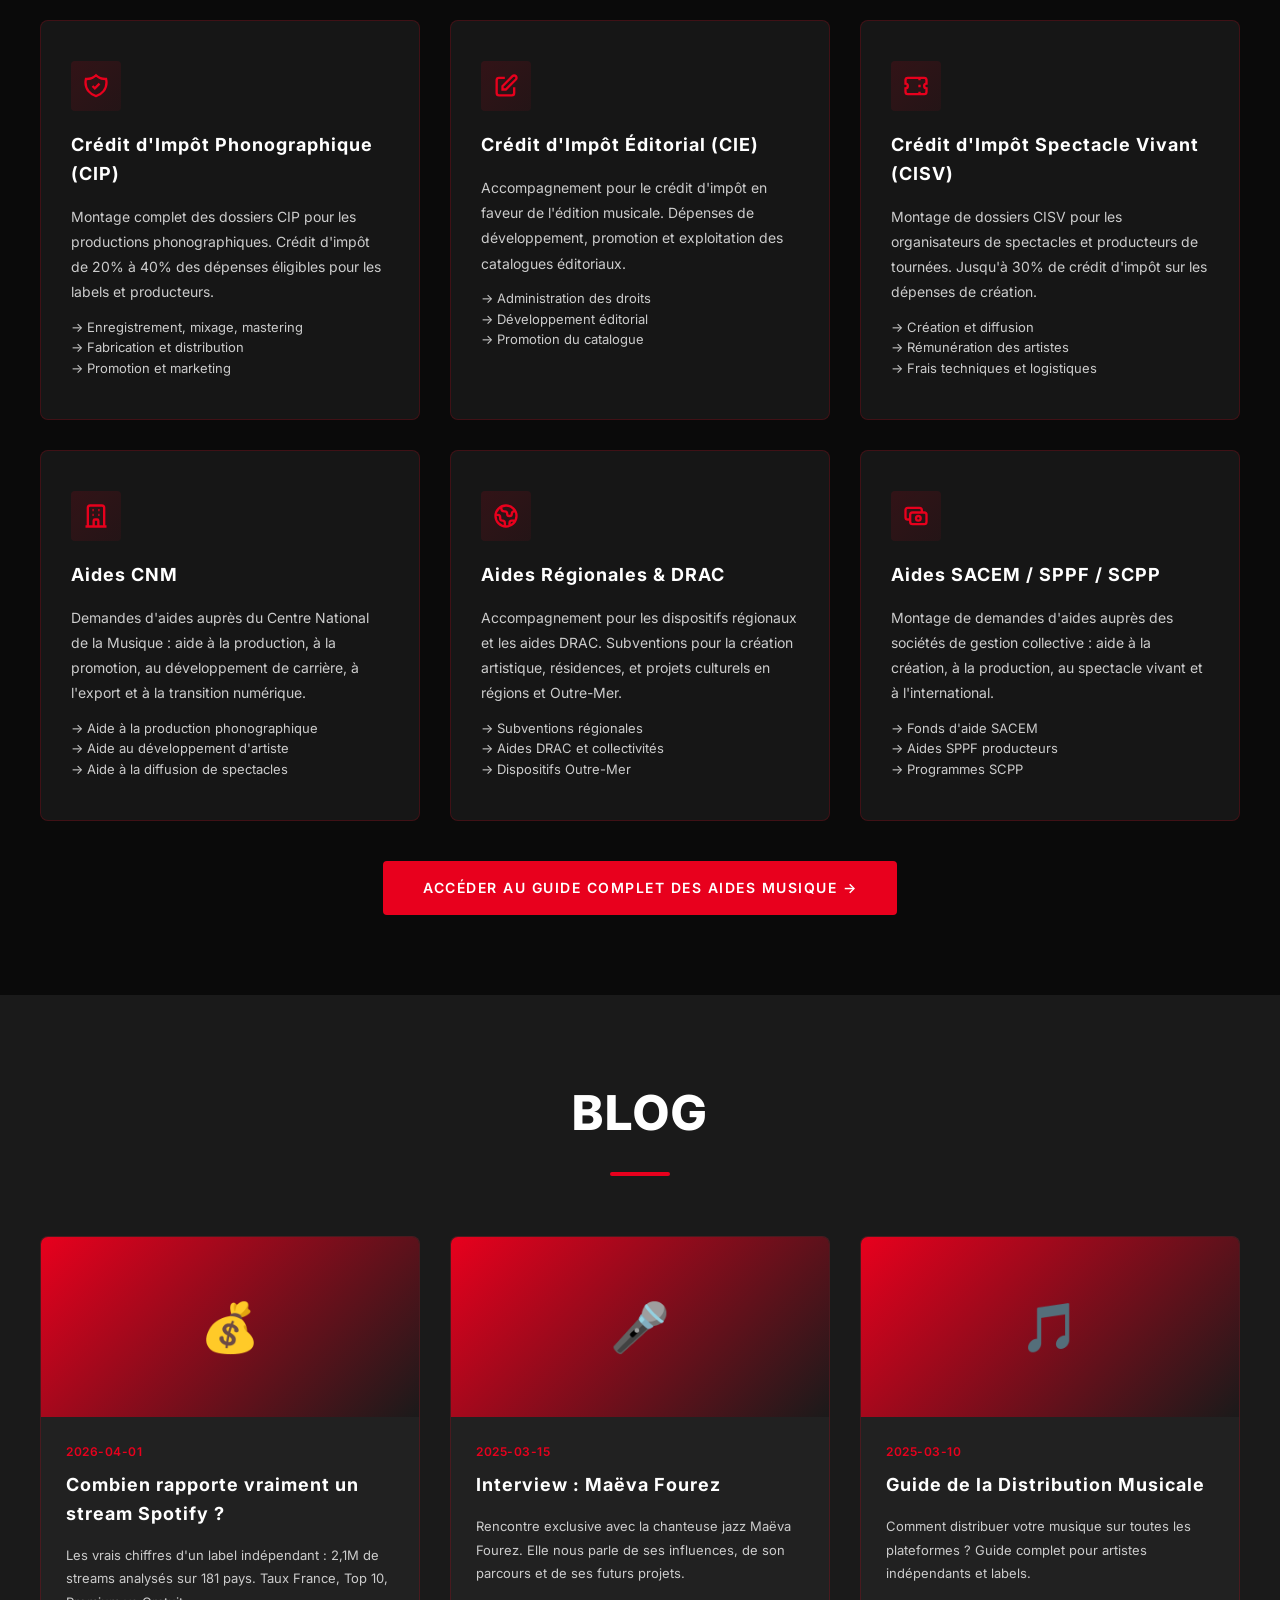
==== commit eebdd257: "Update index.html feat: refonte artistes - Spotify photos/links, suppression roster, partenaires en " ====
--- a/index.html
+++ b/index.html
@@ -1704,462 +1704,447 @@
         </div>
     </section>
 
-    <section id="featured" class="light-bg scroll-reveal">
-        <h2>Artistes en Signature</h2>
-        <div class="featured-artists">
-            <div class="artist-featured-card">
-                <div class="artist-image">🎤</div>
-                <div class="artist-info">
-                    <h3>Maëva Fourez</h3>
-                    <div class="artist-genre">Jazz · Soul · Pop</div>
-                    <p>Chanteuse réunionnaise, Maëva Fourez est une artiste de talent aux influences jazz classiques. Diplômée de droit à la Sorbonne, elle s'est produite sur les plus grandes scènes et a été sélectionnée pour The Voice UK. Son univers sonore rend hommage aux légendes : Ella Fitzgerald, Aretha Franklin, Tina Turner.</p>
-                    <p><strong>Engagement féministe</strong> au cœur de son projet artistique.</p>
-                    <div class="artist-songs">
-                        <span class="song-tag">Au Delà De Tout</span>
-                        <span class="song-tag">Dans Le Silence</span>
-                        <span class="song-tag">Ain't Got The Flowers</span>
-                        <span class="song-tag">Cantar</span>
-                        <span class="song-tag">Ça Ira</span>
+    <section id="featured" class="section">
+                <h2>Artistes en Signature</h2>
+                <div class="featured-artists" style="display:grid;grid-template-columns:repeat(auto-fit,minmax(280px,1fr));gap:25px;margin-top:40px;">
+                    <div class="artist-featured-card">
+                        <div class="artist-featured-img" style="background:url('https://image-cdn-fa.spotifycdn.com/image/ab67616d00001e02058e1b4e0ea3709469af7942') center/cover no-repeat;height:280px;border-radius:15px 15px 0 0;"></div>
+                        <div style="padding:25px;">
+                            <h3>Maëva Fourez</h3>
+                            <p style="color:var(--text-secondary);margin:10px 0;">Pop · Chanson Française</p>
+                            <a href="https://open.spotify.com/artist/5cXN7SzYm5oPrO50aBveAp" target="_blank" rel="noopener" style="display:inline-flex;align-items:center;gap:8px;color:#1DB954;text-decoration:none;font-weight:600;font-size:0.9rem;"><svg width="20" height="20" viewBox="0 0 24 24" fill="#1DB954"><path d="M12 0C5.4 0 0 5.4 0 12s5.4 12 12 12 12-5.4 12-12S18.66 0 12 0zm5.521 17.34c-.24.359-.66.48-1.021.24-2.82-1.74-6.36-2.101-10.561-1.141-.418.122-.779-.179-.899-.539-.12-.421.18-.78.54-.9 4.56-1.021 8.52-.6 11.64 1.32.42.18.479.659.301 1.02zm1.44-3.3c-.301.42-.841.6-1.262.3-3.239-1.98-8.159-2.58-11.939-1.38-.479.12-1.02-.12-1.14-.6-.12-.48.12-1.021.6-1.141C9.6 9.9 15 10.561 18.72 12.84c.361.181.54.78.241 1.2zm.12-3.36C15.24 8.4 8.82 8.16 5.16 9.301c-.6.179-1.2-.181-1.38-.721-.18-.601.18-1.2.72-1.381 4.26-1.26 11.28-1.02 15.721 1.621.539.3.719 1.02.419 1.56-.299.421-1.02.599-1.559.3z"/></svg> Profil Spotify</a>
+                        </div>
                     </div>
-                </div>
-            </div>
-
-            <div class="artist-featured-card">
-                <div class="artist-image">🎚️</div>
-                <div class="artist-info">
-                    <h3>DJ Kalisboy</h3>
-                    <div class="artist-genre">Kuduro · Afro House · Afrobeat</div>
-                    <p>Tonilson Mateus Dos Santos, connu sous le nom de DJ Kalisboy, est un producteur angolais prolific et reconnu. Maître de la kuduro, des rythmes afro et des sonorités house, il crée des univers musicaux hypnotiques et entraînants.</p>
-                    <p>Artiste multinational avec une présence forte sur les plateformes streaming.</p>
-                    <div class="artist-songs">
-                        <span class="song-tag">Ambulância</span>
-                        <span class="song-tag">A Salsicha</span>
-                        <span class="song-tag">Dobra</span>
-                        <span class="song-tag">Companhia</span>
-                        <span class="song-tag">Mix Bíblia Kuduro</span>
+                    <div class="artist-featured-card">
+                        <div class="artist-featured-img" style="background:url('https://i.scdn.co/image/ab67616100005174d9da1ce7a91ed5094d3e64da') center/cover no-repeat;height:280px;border-radius:15px 15px 0 0;"></div>
+                        <div style="padding:25px;">
+                            <h3>DJ Kalisboy</h3>
+                            <p style="color:var(--text-secondary);margin:10px 0;">Kuduro · Afro House · Afrobeat</p>
+                            <a href="https://open.spotify.com/artist/1JrVnCOJahRA4PeqsnOocV" target="_blank" rel="noopener" style="display:inline-flex;align-items:center;gap:8px;color:#1DB954;text-decoration:none;font-weight:600;font-size:0.9rem;"><svg width="20" height="20" viewBox="0 0 24 24" fill="#1DB954"><path d="M12 0C5.4 0 0 5.4 0 12s5.4 12 12 12 12-5.4 12-12S18.66 0 12 0zm5.521 17.34c-.24.359-.66.48-1.021.24-2.82-1.74-6.36-2.101-10.561-1.141-.418.122-.779-.179-.899-.539-.12-.421.18-.78.54-.9 4.56-1.021 8.52-.6 11.64 1.32.42.18.479.659.301 1.02zm1.44-3.3c-.301.42-.841.6-1.262.3-3.239-1.98-8.159-2.58-11.939-1.38-.479.12-1.02-.12-1.14-.6-.12-.48.12-1.021.6-1.141C9.6 9.9 15 10.561 18.72 12.84c.361.181.54.78.241 1.2zm.12-3.36C15.24 8.4 8.82 8.16 5.16 9.301c-.6.179-1.2-.181-1.38-.721-.18-.601.18-1.2.72-1.381 4.26-1.26 11.28-1.02 15.721 1.621.539.3.719 1.02.419 1.56-.299.421-1.02.599-1.559.3z"/></svg> Profil Spotify</a>
+                        </div>
                     </div>
-                </div>
-            </div>
-
-            <div class="artist-featured-card">
-                <div class="artist-image">🥁</div>
-                <div class="artist-info">
-                    <h3>Ben-G</h3>
-                    <div class="artist-genre">Konpa · Zouk · Gouyad</div>
-                    <p>Ben-G incarne les traditions musicales caribéennes avec une touche contemporaine. Spécialiste du konpa, du zouk et du gouyad, il apporte une dynamique festive et authentique à chaque performance.</p>
-                    <p>Nominé aux Hit Lokal Awards 2018 pour sa collaboration "Djelissa".</p>
-                    <div class="artist-songs">
-                        <span class="song-tag">Vou E Mwen Vem</span>
-                        <span class="song-tag">Si Tu Veux De Moi</span>
+                    <div class="artist-featured-card">
+                        <div class="artist-featured-img" style="background:url('https://image-cdn-ak.spotifycdn.com/image/ab67616100005174a5a55fae43a6cdcc8b4e1565') center/cover no-repeat;height:280px;border-radius:15px 15px 0 0;"></div>
+                        <div style="padding:25px;">
+                            <h3>Ben-G</h3>
+                            <p style="color:var(--text-secondary);margin:10px 0;">Konpa · Zouk · Gouyad</p>
+                            <a href="https://open.spotify.com/artist/5LE6MNb2RtjpkcY3HBHeC4" target="_blank" rel="noopener" style="display:inline-flex;align-items:center;gap:8px;color:#1DB954;text-decoration:none;font-weight:600;font-size:0.9rem;"><svg width="20" height="20" viewBox="0 0 24 24" fill="#1DB954"><path d="M12 0C5.4 0 0 5.4 0 12s5.4 12 12 12 12-5.4 12-12S18.66 0 12 0zm5.521 17.34c-.24.359-.66.48-1.021.24-2.82-1.74-6.36-2.101-10.561-1.141-.418.122-.779-.179-.899-.539-.12-.421.18-.78.54-.9 4.56-1.021 8.52-.6 11.64 1.32.42.18.479.659.301 1.02zm1.44-3.3c-.301.42-.841.6-1.262.3-3.239-1.98-8.159-2.58-11.939-1.38-.479.12-1.02-.12-1.14-.6-.12-.48.12-1.021.6-1.141C9.6 9.9 15 10.561 18.72 12.84c.361.181.54.78.241 1.2zm.12-3.36C15.24 8.4 8.82 8.16 5.16 9.301c-.6.179-1.2-.181-1.38-.721-.18-.601.18-1.2.72-1.381 4.26-1.26 11.28-1.02 15.721 1.621.539.3.719 1.02.419 1.56-.299.421-1.02.599-1.559.3z"/></svg> Profil Spotify</a>
+                        </div>
                     </div>
-                </div>
-            </div>
-        </div>
-    </section>
-
-    <section id="roster" class="section" style="background:var(--dark-bg);">
-        <div class="container">
-            <h2 class="section-title">Notre Roster</h2>
-            <div class="roster-grid">
-                <div class="roster-card">
-                    <div class="roster-avatar">AB</div>
-                    <h4>Afrojam Beat</h4>
-                    <p style="color:var(--text-secondary);font-size:0.85rem;">Afro · Dancehall</p>
-                </div>
-                <div class="roster-card">
-                    <div class="roster-avatar">BE</div>
-                    <h4>Ben-G</h4>
-                    <p style="color:var(--text-secondary);font-size:0.85rem;">Konpa · Zouk · Gouyad</p>
-                </div>
-                <div class="roster-card">
-                    <div class="roster-avatar">BO</div>
-                    <h4>Borgia</h4>
-                    <p style="color:var(--text-secondary);font-size:0.85rem;">Konpa · Afro</p>
-                </div>
-                <div class="roster-card">
-                    <div class="roster-avatar">DJ</div>
-                    <h4>DJ Kalisboy</h4>
-                    <p style="color:var(--text-secondary);font-size:0.85rem;">Kuduro · Afro House · Afrobeat</p>
-                </div>
-            </div>
-        </div>
-    </section>
-
-    <section id="alumni" class="section">
-        <div class="container">
-            <h2 class="section-title">Alumni</h2>
-            <p style="text-align:center;color:var(--text-secondary);margin-bottom:40px;">Artistes avec lesquels nous avons collaboré</p>
-            <div class="roster-grid">
-                <div class="roster-card">
-                    <div class="roster-avatar">DJ</div>
-                    <h4>Djelissa</h4>
-                    <p style="color:var(--text-secondary);font-size:0.85rem;">Konpa · Zouk</p>
-                </div>
-                <div class="roster-card">
-                    <div class="roster-avatar">JM</div>
-                    <h4>Jordan M</h4>
-                    <p style="color:var(--text-secondary);font-size:0.85rem;">Zouk · Gouyad</p>
-                </div>
-                <div class="roster-card">
-                    <div class="roster-avatar">KU</div>
-                    <h4>Kueena</h4>
-                    <p style="color:var(--text-secondary);font-size:0.85rem;">Zouk · Konpa</p>
-                    <p style="font-size:0.7rem;color:var(--gold);margin:4px 0 0;font-style:italic;">En partenariat avec K2 RECORDS</p>
-                </div>
-                <div class="roster-card">
-                    <div class="roster-avatar">MY</div>
-                    <h4>Majesty Yana</h4>
-                    <p style="color:var(--text-secondary);font-size:0.85rem;">Urban · Dancehall</p>
-                </div>
-                <div class="roster-card">
-                    <div class="roster-avatar">RA</div>
-                    <h4>Rash'L</h4>
-                    <p style="color:var(--text-secondary);font-size:0.85rem;">Zouk · R&B</p>
-                </div>
-                <div class="roster-card">
-                    <div class="roster-avatar">LS</div>
-                    <h4>Lucky Sound</h4>
-                    <p style="color:var(--text-secondary);font-size:0.85rem;">Zouk · Tropical</p>
-                </div>
-                <div class="roster-card">
-                    <div class="roster-avatar">JR</div>
-                    <h4>Jean-Michel Rotin</h4>
-                    <p style="color:var(--text-secondary);font-size:0.85rem;">Zouk · Variété</p>
-                    <p style="font-size:0.7rem;color:var(--gold);margin:4px 0 0;font-style:italic;">En partenariat avec MKL PUBLISHING</p>
-                </div>
-                <div class="roster-card">
-                    <div class="roster-avatar">CB</div>
-                    <h4>Choked Boy</h4>
-                    <p style="color:var(--text-secondary);font-size:0.85rem;">Urban · Rap</p>
-                </div>
-                <div class="roster-card">
-                    <div class="roster-avatar">MA</div>
-                    <h4>Mirmã Agora Aguenta</h4>
-                    <p style="color:var(--text-secondary);font-size:0.85rem;">Kuduro · Afro</p>
-                </div>
-                <div class="roster-card">
-                    <div class="roster-avatar">TL</div>
-                    <h4>Tchutchu Librinca</h4>
-                    <p style="color:var(--text-secondary);font-size:0.85rem;">Kuduro · Afro</p>
-                </div>
-            </div>
-        </div>
-    </section>
-
-    <section id="gestion" class="section" style="background:var(--dark-bg);">
-        <div class="container">
-            <h2 class="section-title">Artistes en Gestion de Droits</h2>
-            <p style="text-align:center;color:var(--text-secondary);margin-bottom:40px;">Catalogue de 54 artistes dont nous gérons les droits musicaux</p>
-            <div class="roster-grid" style="grid-template-columns:repeat(auto-fill,minmax(160px,1fr));gap:15px;">
-                <div class="roster-card">
-                    <div class="roster-avatar">AC</div>
-                    <h4>Actrice</h4>
-                    <p style="color:var(--text-secondary);font-size:0.8rem;">Zouk · R&B</p>
-                    <p style="font-size:0.7rem;color:var(--gold);margin:4px 0 0;font-style:italic;">En partenariat avec SPIKA PRODUCTION MUSIQUE</p>
-                </div>
-                <div class="roster-card">
-                    <div class="roster-avatar">AT</div>
-                    <h4>Admiral T</h4>
-                    <p style="color:var(--text-secondary);font-size:0.8rem;">Dancehall · Reggae</p>
-                    <p style="font-size:0.7rem;color:var(--gold);margin:4px 0 0;font-style:italic;">En partenariat avec MKL PUBLISHING</p>
-                </div>
-                <div class="roster-card">
-                    <div class="roster-avatar">AE</div>
-                    <h4>Aemann</h4>
-                    <p style="color:var(--text-secondary);font-size:0.8rem;">Konpa · Afro</p>
-                    <p style="font-size:0.7rem;color:var(--gold);margin:4px 0 0;font-style:italic;">En partenariat avec 976 MUSIC PUBLISHING</p>
-                </div>
-                <div class="roster-card">
-                    <div class="roster-avatar">AL</div>
-                    <h4>Algeric</h4>
-                    <p style="color:var(--text-secondary);font-size:0.8rem;">Zouk · Urban</p>
-                    <p style="font-size:0.7rem;color:var(--gold);margin:4px 0 0;font-style:italic;">En partenariat avec LABUSE PRODUCTION</p>
-                </div>
-                <div class="roster-card">
-                    <div class="roster-avatar">AL</div>
-                    <h4>Aloman</h4>
-                    <p style="color:var(--text-secondary);font-size:0.8rem;">Zouk · Afro</p>
-                </div>
-                <div class="roster-card">
-                    <div class="roster-avatar">AB</div>
-                    <h4>Alzira Baptista</h4>
-                    <p style="color:var(--text-secondary);font-size:0.8rem;">Fado · World</p>
-                </div>
-                <div class="roster-card">
-                    <div class="roster-avatar">AN</div>
-                    <h4>Annice</h4>
-                    <p style="color:var(--text-secondary);font-size:0.8rem;">Zouk · Tropical</p>
-                    <p style="font-size:0.7rem;color:var(--gold);margin:4px 0 0;font-style:italic;">En partenariat avec 976 MUSIC PUBLISHING</p>
-                </div>
-                <div class="roster-card">
-                    <div class="roster-avatar">BB</div>
-                    <h4>BLD Beatz</h4>
-                    <p style="color:var(--text-secondary);font-size:0.8rem;">Prod · Instru</p>
-                    <p style="font-size:0.7rem;color:var(--gold);margin:4px 0 0;font-style:italic;">En partenariat avec 976 MUSIC PUBLISHING</p>
-                </div>
-                <div class="roster-card">
-                    <div class="roster-avatar">CH</div>
-                    <h4>Chabsy</h4>
-                    <p style="color:var(--text-secondary);font-size:0.8rem;">Konpa · Zouk</p>
-                </div>
-                <div class="roster-card">
-                    <div class="roster-avatar">CB</div>
-                    <h4>Charlin Bato</h4>
-                    <p style="color:var(--text-secondary);font-size:0.8rem;">Konpa · Zouk</p>
-                </div>
-                <div class="roster-card">
-                    <div class="roster-avatar">CD</div>
-                    <h4>Classe de CM1 Motu</h4>
-                    <p style="color:var(--text-secondary);font-size:0.8rem;">Éducation musicale</p>
-                </div>
-                <div class="roster-card">
-                    <div class="roster-avatar">DA</div>
-                    <h4>Daly</h4>
-                    <p style="color:var(--text-secondary);font-size:0.8rem;">Dancehall · Zouk</p>
-                    <p style="font-size:0.7rem;color:var(--gold);margin:4px 0 0;font-style:italic;">En partenariat avec MKL PUBLISHING</p>
-                </div>
-                <div class="roster-card">
-                    <div class="roster-avatar">DJ</div>
-                    <h4>DJ Ash-K</h4>
-                    <p style="color:var(--text-secondary);font-size:0.8rem;">DJ · Mix</p>
-                </div>
-                <div class="roster-card">
-                    <div class="roster-avatar">DJ</div>
-                    <h4>DJ JYZ</h4>
-                    <p style="color:var(--text-secondary);font-size:0.8rem;">DJ · Prod</p>
-                    <p style="font-size:0.7rem;color:var(--gold);margin:4px 0 0;font-style:italic;">En partenariat avec SPIKA PRODUCTION MUSIQUE</p>
-                </div>
-                <div class="roster-card">
-                    <div class="roster-avatar">DJ</div>
-                    <h4>DJ M'Sy</h4>
-                    <p style="color:var(--text-secondary);font-size:0.8rem;">Zouk · Afro</p>
-                    <p style="font-size:0.7rem;color:var(--gold);margin:4px 0 0;font-style:italic;">En partenariat avec ELVTN MUSIC</p>
-                </div>
-                <div class="roster-card">
-                    <div class="roster-avatar">DO</div>
-                    <h4>Dory</h4>
-                    <p style="color:var(--text-secondary);font-size:0.8rem;">Zouk · R&B</p>
-                    <p style="font-size:0.7rem;color:var(--gold);margin:4px 0 0;font-style:italic;">En partenariat avec AALIYAH MUSIC RECORDS</p>
-                </div>
-                <div class="roster-card">
-                    <div class="roster-avatar">EK</div>
-                    <h4>Eddy Kelly</h4>
-                    <p style="color:var(--text-secondary);font-size:0.8rem;">Zouk · Tropical</p>
-                </div>
-                <div class="roster-card">
-                    <div class="roster-avatar">GO</div>
-                    <h4>Goulam</h4>
-                    <p style="color:var(--text-secondary);font-size:0.8rem;">Zouk · Tropical</p>
-                    <p style="font-size:0.7rem;color:var(--gold);margin:4px 0 0;font-style:italic;">En partenariat avec 976 MUSIC PUBLISHING</p>
-                </div>
-                <div class="roster-card">
-                    <div class="roster-avatar">HT</div>
-                    <h4>Hiurai Toofa</h4>
-                    <p style="color:var(--text-secondary);font-size:0.8rem;">World · Tropical</p>
-                </div>
-                <div class="roster-card">
-                    <div class="roster-avatar">HO</div>
-                    <h4>Hybe One</h4>
-                    <p style="color:var(--text-secondary);font-size:0.8rem;">Zouk · Urban</p>
-                    <p style="font-size:0.7rem;color:var(--gold);margin:4px 0 0;font-style:italic;">En partenariat avec AALIYAH MUSIC RECORDS</p>
-                </div>
-                <div class="roster-card">
-                    <div class="roster-avatar">IN</div>
-                    <h4>Indira</h4>
-                    <p style="color:var(--text-secondary);font-size:0.8rem;">Zouk · R&B</p>
-                    <p style="font-size:0.7rem;color:var(--gold);margin:4px 0 0;font-style:italic;">En partenariat avec ELVTN MUSIC</p>
-                </div>
-                <div class="roster-card">
-                    <div class="roster-avatar">JL</div>
-                    <h4>J Levy</h4>
-                    <p style="color:var(--text-secondary);font-size:0.8rem;">Zouk · Prod</p>
-                </div>
-                <div class="roster-card">
-                    <div class="roster-avatar">JB</div>
-                    <h4>Jay Brixxx</h4>
-                    <p style="color:var(--text-secondary);font-size:0.8rem;">Konpa · Urban</p>
-                    <p style="font-size:0.7rem;color:var(--gold);margin:4px 0 0;font-style:italic;">En partenariat avec SPIKA PRODUCTION MUSIQUE</p>
-                </div>
-                <div class="roster-card">
-                    <div class="roster-avatar">JG</div>
-                    <h4>John Gabilou</h4>
-                    <p style="color:var(--text-secondary);font-size:0.8rem;">Variété · Pop</p>
-                </div>
-                <div class="roster-card">
-                    <div class="roster-avatar">JO</div>
-                    <h4>Josey</h4>
-                    <p style="color:var(--text-secondary);font-size:0.8rem;">Coupé-Décalé · Afro</p>
-                </div>
-                <div class="roster-card">
-                    <div class="roster-avatar">JU</div>
-                    <h4>Judith</h4>
-                    <p style="color:var(--text-secondary);font-size:0.8rem;">Zouk · Tropical</p>
-                    <p style="font-size:0.7rem;color:var(--gold);margin:4px 0 0;font-style:italic;">En partenariat avec LABUSE PRODUCTION</p>
-                </div>
-                <div class="roster-card">
-                    <div class="roster-avatar">K-</div>
-                    <h4>K-Reen</h4>
-                    <p style="color:var(--text-secondary);font-size:0.8rem;">Zouk · R&B</p>
-                </div>
-                <div class="roster-card">
-                    <div class="roster-avatar">KE</div>
-                    <h4>Kent1</h4>
-                    <p style="color:var(--text-secondary);font-size:0.8rem;">Zouk · Gouyad</p>
-                    <p style="font-size:0.7rem;color:var(--gold);margin:4px 0 0;font-style:italic;">En partenariat avec ELVTN MUSIC</p>
-                </div>
-                <div class="roster-card">
-                    <div class="roster-avatar">LA</div>
-                    <h4>Laconi</h4>
-                    <p style="color:var(--text-secondary);font-size:0.8rem;">Konpa · Zouk</p>
-                </div>
-                <div class="roster-card">
-                    <div class="roster-avatar">LR</div>
-                    <h4>Laureen Rose</h4>
-                    <p style="color:var(--text-secondary);font-size:0.8rem;">Zouk · Pop</p>
-                </div>
-                <div class="roster-card">
-                    <div class="roster-avatar">LD</div>
-                    <h4>Laurent Degache</h4>
-                    <p style="color:var(--text-secondary);font-size:0.8rem;">Zouk · Jazz</p>
-                </div>
-                <div class="roster-card">
-                    <div class="roster-avatar">LC</div>
-                    <h4>Lea Churros</h4>
-                    <p style="color:var(--text-secondary);font-size:0.8rem;">Zouk · Pop</p>
-                    <p style="font-size:0.7rem;color:var(--gold);margin:4px 0 0;font-style:italic;">En partenariat avec LABUSE PRODUCTION</p>
-                </div>
-                <div class="roster-card">
-                    <div class="roster-avatar">LC</div>
-                    <h4>Lixfe Cyrille</h4>
-                    <p style="color:var(--text-secondary);font-size:0.8rem;">Zouk · Urban</p>
-                    <p style="font-size:0.7rem;color:var(--gold);margin:4px 0 0;font-style:italic;">En partenariat avec SPIKA PRODUCTION MUSIQUE</p>
-                </div>
-                <div class="roster-card">
-                    <div class="roster-avatar">LO</div>
-                    <h4>Lou</h4>
-                    <p style="color:var(--text-secondary);font-size:0.8rem;">Zouk · Pop</p>
-                    <p style="font-size:0.7rem;color:var(--gold);margin:4px 0 0;font-style:italic;">En partenariat avec ELVTN MUSIC</p>
-                </div>
-                <div class="roster-card">
-                    <div class="roster-avatar">ML</div>
-                    <h4>Mademoiselle Lou</h4>
-                    <p style="color:var(--text-secondary);font-size:0.8rem;">Zouk · Pop</p>
-                    <p style="font-size:0.7rem;color:var(--gold);margin:4px 0 0;font-style:italic;">En partenariat avec TWENTYTWO PM</p>
-                </div>
-                <div class="roster-card">
-                    <div class="roster-avatar">MN</div>
-                    <h4>Magical Nrick</h4>
-                    <p style="color:var(--text-secondary);font-size:0.8rem;">Zouk · Prod</p>
-                    <p style="font-size:0.7rem;color:var(--gold);margin:4px 0 0;font-style:italic;">En partenariat avec ELVTN MUSIC</p>
-                </div>
-                <div class="roster-card">
-                    <div class="roster-avatar">MA</div>
-                    <h4>Mainy</h4>
-                    <p style="color:var(--text-secondary);font-size:0.8rem;">Zouk · R&B</p>
-                    <p style="font-size:0.7rem;color:var(--gold);margin:4px 0 0;font-style:italic;">En partenariat avec AALIYAH MUSIC RECORDS</p>
-                </div>
-                <div class="roster-card">
-                    <div class="roster-avatar">MA</div>
-                    <h4>Mee Ann</h4>
-                    <p style="color:var(--text-secondary);font-size:0.8rem;">Zouk · R&B</p>
-                    <p style="font-size:0.7rem;color:var(--gold);margin:4px 0 0;font-style:italic;">En partenariat avec AALIYAH MUSIC RECORDS</p>
-                </div>
-                <div class="roster-card">
-                    <div class="roster-avatar">ME</div>
-                    <h4>Meilynn</h4>
-                    <p style="color:var(--text-secondary);font-size:0.8rem;">Zouk · R&B</p>
-                    <p style="font-size:0.7rem;color:var(--gold);margin:4px 0 0;font-style:italic;">En partenariat avec AALIYAH MUSIC RECORDS</p>
-                </div>
-                <div class="roster-card">
-                    <div class="roster-avatar">ME</div>
-                    <h4>Mel'S</h4>
-                    <p style="color:var(--text-secondary);font-size:0.8rem;">Zouk · Pop</p>
-                    <p style="font-size:0.7rem;color:var(--gold);margin:4px 0 0;font-style:italic;">En partenariat avec AALIYAH MUSIC RECORDS</p>
-                </div>
-                <div class="roster-card">
-                    <div class="roster-avatar">ML</div>
-                    <h4>Mik L</h4>
-                    <p style="color:var(--text-secondary);font-size:0.8rem;">Zouk · Gouyad</p>
-                    <p style="font-size:0.7rem;color:var(--gold);margin:4px 0 0;font-style:italic;">En partenariat avec ELVTN MUSIC</p>
-                </div>
-                <div class="roster-card">
-                    <div class="roster-avatar">MY</div>
-                    <h4>Myldness</h4>
-                    <p style="color:var(--text-secondary);font-size:0.8rem;">Zouk · R&B</p>
-                    <p style="font-size:0.7rem;color:var(--gold);margin:4px 0 0;font-style:italic;">En partenariat avec AALIYAH MUSIC RECORDS</p>
-                </div>
-                <div class="roster-card">
-                    <div class="roster-avatar">NA</div>
-                    <h4>Nayane</h4>
-                    <p style="color:var(--text-secondary);font-size:0.8rem;">Zouk · Tropical</p>
-                    <p style="font-size:0.7rem;color:var(--gold);margin:4px 0 0;font-style:italic;">En partenariat avec 976 MUSIC PUBLISHING</p>
-                </div>
-                <div class="roster-card">
-                    <div class="roster-avatar">NE</div>
-                    <h4>Nella</h4>
-                    <p style="color:var(--text-secondary);font-size:0.8rem;">Zouk · Pop</p>
-                    <p style="font-size:0.7rem;color:var(--gold);margin:4px 0 0;font-style:italic;">En partenariat avec SPIKA PRODUCTION MUSIQUE</p>
-                </div>
-                <div class="roster-card">
-                    <div class="roster-avatar">NO</div>
-                    <h4>Noah</h4>
-                    <p style="color:var(--text-secondary);font-size:0.8rem;">Zouk · Pop</p>
-                    <p style="font-size:0.7rem;color:var(--gold);margin:4px 0 0;font-style:italic;">En partenariat avec ELVTN MUSIC</p>
-                </div>
-                <div class="roster-card">
-                    <div class="roster-avatar">RA</div>
-                    <h4>Rashel</h4>
-                    <p style="color:var(--text-secondary);font-size:0.8rem;">Zouk · R&B</p>
-                    <p style="font-size:0.7rem;color:var(--gold);margin:4px 0 0;font-style:italic;">En partenariat avec ELVTN MUSIC</p>
-                </div>
-                <div class="roster-card">
-                    <div class="roster-avatar">RO</div>
-                    <h4>Romanpy</h4>
-                    <p style="color:var(--text-secondary);font-size:0.8rem;">Konpa · Zouk</p>
-                </div>
-                <div class="roster-card">
-                    <div class="roster-avatar">SA</div>
-                    <h4>Saël</h4>
-                    <p style="color:var(--text-secondary);font-size:0.8rem;">Zouk · Reggae</p>
-                    <p style="font-size:0.7rem;color:var(--gold);margin:4px 0 0;font-style:italic;">En partenariat avec MKL PUBLISHING</p>
-                </div>
-                <div class="roster-card">
-                    <div class="roster-avatar">SH</div>
-                    <h4>Sheyn</h4>
-                    <p style="color:var(--text-secondary);font-size:0.8rem;">Zouk · R&B</p>
-                </div>
-                <div class="roster-card">
-                    <div class="roster-avatar">SE</div>
-                    <h4>Stanley Enow</h4>
-                    <p style="color:var(--text-secondary);font-size:0.8rem;">Hip-Hop · Afro</p>
-                </div>
-                <div class="roster-card">
-                    <div class="roster-avatar">ST</div>
-                    <h4>Stephany</h4>
-                    <p style="color:var(--text-secondary);font-size:0.8rem;">Zouk · Pop</p>
-                    <p style="font-size:0.7rem;color:var(--gold);margin:4px 0 0;font-style:italic;">En partenariat avec AALIYAH MUSIC RECORDS</p>
-                </div>
-                <div class="roster-card">
-                    <div class="roster-avatar">TM</div>
-                    <h4>T Matt</h4>
-                    <p style="color:var(--text-secondary);font-size:0.8rem;">Zouk · Urban</p>
-                    <p style="font-size:0.7rem;color:var(--gold);margin:4px 0 0;font-style:italic;">En partenariat avec ELVTN MUSIC</p>
-                </div>
-                <div class="roster-card">
-                    <div class="roster-avatar">TA</div>
-                    <h4>Tatase</h4>
-                    <p style="color:var(--text-secondary);font-size:0.8rem;">Zouk · Tropical</p>
-                    <p style="font-size:0.7rem;color:var(--gold);margin:4px 0 0;font-style:italic;">En partenariat avec LABUSE PRODUCTION</p>
-                </div>
-                <div class="roster-card">
-                    <div class="roster-avatar">TS</div>
-                    <h4>Tshunami</h4>
-                    <p style="color:var(--text-secondary);font-size:0.8rem;">Kuduro · Afro</p>
-                    <p style="font-size:0.7rem;color:var(--gold);margin:4px 0 0;font-style:italic;">En partenariat avec DJ KALISBOY</p>
-                </div>
-            </div>
-        </div>
-    </section><section id="catalogue" class="scroll-reveal">
+                    <div class="artist-featured-card">
+                        <div class="artist-featured-img" style="background:url('') center/cover no-repeat;height:280px;border-radius:15px 15px 0 0;"></div>
+                        <div style="padding:25px;">
+                            <h3>Afrojam Beat</h3>
+                            <p style="color:var(--text-secondary);margin:10px 0;">Afro · Dancehall</p>
+                            <a href="" target="_blank" rel="noopener" style="display:inline-flex;align-items:center;gap:8px;color:#1DB954;text-decoration:none;font-weight:600;font-size:0.9rem;"><svg width="20" height="20" viewBox="0 0 24 24" fill="#1DB954"><path d="M12 0C5.4 0 0 5.4 0 12s5.4 12 12 12 12-5.4 12-12S18.66 0 12 0zm5.521 17.34c-.24.359-.66.48-1.021.24-2.82-1.74-6.36-2.101-10.561-1.141-.418.122-.779-.179-.899-.539-.12-.421.18-.78.54-.9 4.56-1.021 8.52-.6 11.64 1.32.42.18.479.659.301 1.02zm1.44-3.3c-.301.42-.841.6-1.262.3-3.239-1.98-8.159-2.58-11.939-1.38-.479.12-1.02-.12-1.14-.6-.12-.48.12-1.021.6-1.141C9.6 9.9 15 10.561 18.72 12.84c.361.181.54.78.241 1.2zm.12-3.36C15.24 8.4 8.82 8.16 5.16 9.301c-.6.179-1.2-.181-1.38-.721-.18-.601.18-1.2.72-1.381 4.26-1.26 11.28-1.02 15.721 1.621.539.3.719 1.02.419 1.56-.299.421-1.02.599-1.559.3z"/></svg> Profil Spotify</a>
+                        </div>
+                    </div>
+                </div>
+            </section>
+
+<section id="alumni" class="section">
+                <div class="container">
+                    <h2 style="text-align:center;margin-bottom:10px;">Alumni</h2>
+                    <p style="text-align:center;color:var(--text-secondary);margin-bottom:30px;">Artistes ayant collaboré avec le label</p>
+                    <div class="roster-grid">
+                            <div class="roster-card">
+                                <img src="https://image-cdn-ak.spotifycdn.com/image/ab6761610000517439a8913ca02691270126da17" alt="Djelissa" style="width:70px;height:70px;border-radius:50%;object-fit:cover;margin:0 auto 15px;display:block;">
+                                <h4>Djelissa</h4>
+                                <a href="https://open.spotify.com/artist/1nHt7I6nhhciGgEvUHGJ6o" target="_blank" rel="noopener" style="display:inline-flex;align-items:center;gap:5px;color:#1DB954;text-decoration:none;font-size:0.8rem;"><svg width="16" height="16" viewBox="0 0 24 24" fill="#1DB954"><path d="M12 0C5.4 0 0 5.4 0 12s5.4 12 12 12 12-5.4 12-12S18.66 0 12 0zm5.521 17.34c-.24.359-.66.48-1.021.24-2.82-1.74-6.36-2.101-10.561-1.141-.418.122-.779-.179-.899-.539-.12-.421.18-.78.54-.9 4.56-1.021 8.52-.6 11.64 1.32.42.18.479.659.301 1.02zm1.44-3.3c-.301.42-.841.6-1.262.3-3.239-1.98-8.159-2.58-11.939-1.38-.479.12-1.02-.12-1.14-.6-.12-.48.12-1.021.6-1.141C9.6 9.9 15 10.561 18.72 12.84c.361.181.54.78.241 1.2zm.12-3.36C15.24 8.4 8.82 8.16 5.16 9.301c-.6.179-1.2-.181-1.38-.721-.18-.601.18-1.2.72-1.381 4.26-1.26 11.28-1.02 15.721 1.621.539.3.719 1.02.419 1.56-.299.421-1.02.599-1.559.3z"/></svg>Spotify</a>
+                                
+                            </div>
+                            <div class="roster-card">
+                                <img src="https://image-cdn-ak.spotifycdn.com/image/ab67616100005174a44f0e6b3f6a50f7a8c68649" alt="Jordan M" style="width:70px;height:70px;border-radius:50%;object-fit:cover;margin:0 auto 15px;display:block;">
+                                <h4>Jordan M</h4>
+                                <a href="https://open.spotify.com/artist/4eylC3GhKMlNcrLN1RhsLk" target="_blank" rel="noopener" style="display:inline-flex;align-items:center;gap:5px;color:#1DB954;text-decoration:none;font-size:0.8rem;"><svg width="16" height="16" viewBox="0 0 24 24" fill="#1DB954"><path d="M12 0C5.4 0 0 5.4 0 12s5.4 12 12 12 12-5.4 12-12S18.66 0 12 0zm5.521 17.34c-.24.359-.66.48-1.021.24-2.82-1.74-6.36-2.101-10.561-1.141-.418.122-.779-.179-.899-.539-.12-.421.18-.78.54-.9 4.56-1.021 8.52-.6 11.64 1.32.42.18.479.659.301 1.02zm1.44-3.3c-.301.42-.841.6-1.262.3-3.239-1.98-8.159-2.58-11.939-1.38-.479.12-1.02-.12-1.14-.6-.12-.48.12-1.021.6-1.141C9.6 9.9 15 10.561 18.72 12.84c.361.181.54.78.241 1.2zm.12-3.36C15.24 8.4 8.82 8.16 5.16 9.301c-.6.179-1.2-.181-1.38-.721-.18-.601.18-1.2.72-1.381 4.26-1.26 11.28-1.02 15.721 1.621.539.3.719 1.02.419 1.56-.299.421-1.02.599-1.559.3z"/></svg>Spotify</a>
+                                <p style="font-size:0.7rem;margin:4px 0 0;font-style:italic;">En partenariat avec <span style="color:var(--primary-red);font-weight:600;">K2 RECORDS</span></p>
+                            </div>
+                            <div class="roster-card">
+                                <img src="https://image-cdn-ak.spotifycdn.com/image/ab67616100005174d0630f55e9dbdee193d3181c" alt="Kueena" style="width:70px;height:70px;border-radius:50%;object-fit:cover;margin:0 auto 15px;display:block;">
+                                <h4>Kueena</h4>
+                                <a href="https://open.spotify.com/artist/2N8ozOg61bquXNTapBfdm7" target="_blank" rel="noopener" style="display:inline-flex;align-items:center;gap:5px;color:#1DB954;text-decoration:none;font-size:0.8rem;"><svg width="16" height="16" viewBox="0 0 24 24" fill="#1DB954"><path d="M12 0C5.4 0 0 5.4 0 12s5.4 12 12 12 12-5.4 12-12S18.66 0 12 0zm5.521 17.34c-.24.359-.66.48-1.021.24-2.82-1.74-6.36-2.101-10.561-1.141-.418.122-.779-.179-.899-.539-.12-.421.18-.78.54-.9 4.56-1.021 8.52-.6 11.64 1.32.42.18.479.659.301 1.02zm1.44-3.3c-.301.42-.841.6-1.262.3-3.239-1.98-8.159-2.58-11.939-1.38-.479.12-1.02-.12-1.14-.6-.12-.48.12-1.021.6-1.141C9.6 9.9 15 10.561 18.72 12.84c.361.181.54.78.241 1.2zm.12-3.36C15.24 8.4 8.82 8.16 5.16 9.301c-.6.179-1.2-.181-1.38-.721-.18-.601.18-1.2.72-1.381 4.26-1.26 11.28-1.02 15.721 1.621.539.3.719 1.02.419 1.56-.299.421-1.02.599-1.559.3z"/></svg>Spotify</a>
+                                <p style="font-size:0.7rem;margin:4px 0 0;font-style:italic;">En partenariat avec <span style="color:var(--primary-red);font-weight:600;">K2 RECORDS</span></p>
+                            </div>
+                            <div class="roster-card">
+                                <div style="width:70px;height:70px;border-radius:50%;background:linear-gradient(135deg,var(--primary-red),var(--gold));margin:0 auto 15px;"></div>
+                                <h4>Majesty Yana</h4>
+                                <span style="color:var(--text-secondary);font-size:0.8rem;">—</span>
+                                
+                            </div>
+                            <div class="roster-card">
+                                <div style="width:70px;height:70px;border-radius:50%;background:linear-gradient(135deg,var(--primary-red),var(--gold));margin:0 auto 15px;"></div>
+                                <h4>Rash'L</h4>
+                                <span style="color:var(--text-secondary);font-size:0.8rem;">—</span>
+                                
+                            </div>
+                            <div class="roster-card">
+                                <div style="width:70px;height:70px;border-radius:50%;background:linear-gradient(135deg,var(--primary-red),var(--gold));margin:0 auto 15px;"></div>
+                                <h4>Lucky Sound</h4>
+                                <span style="color:var(--text-secondary);font-size:0.8rem;">—</span>
+                                
+                            </div>
+                            <div class="roster-card">
+                                <img src="https://image-cdn-fa.spotifycdn.com/image/ab67616d00001e025d2bd6a6948ca52cba2b8710" alt="Jean-Michel Rotin" style="width:70px;height:70px;border-radius:50%;object-fit:cover;margin:0 auto 15px;display:block;">
+                                <h4>Jean-Michel Rotin</h4>
+                                <a href="https://open.spotify.com/artist/11DvnOgfRFa9QTAnM8VbXo" target="_blank" rel="noopener" style="display:inline-flex;align-items:center;gap:5px;color:#1DB954;text-decoration:none;font-size:0.8rem;"><svg width="16" height="16" viewBox="0 0 24 24" fill="#1DB954"><path d="M12 0C5.4 0 0 5.4 0 12s5.4 12 12 12 12-5.4 12-12S18.66 0 12 0zm5.521 17.34c-.24.359-.66.48-1.021.24-2.82-1.74-6.36-2.101-10.561-1.141-.418.122-.779-.179-.899-.539-.12-.421.18-.78.54-.9 4.56-1.021 8.52-.6 11.64 1.32.42.18.479.659.301 1.02zm1.44-3.3c-.301.42-.841.6-1.262.3-3.239-1.98-8.159-2.58-11.939-1.38-.479.12-1.02-.12-1.14-.6-.12-.48.12-1.021.6-1.141C9.6 9.9 15 10.561 18.72 12.84c.361.181.54.78.241 1.2zm.12-3.36C15.24 8.4 8.82 8.16 5.16 9.301c-.6.179-1.2-.181-1.38-.721-.18-.601.18-1.2.72-1.381 4.26-1.26 11.28-1.02 15.721 1.621.539.3.719 1.02.419 1.56-.299.421-1.02.599-1.559.3z"/></svg>Spotify</a>
+                                <p style="font-size:0.7rem;margin:4px 0 0;font-style:italic;">En partenariat avec <span style="color:var(--primary-red);font-weight:600;">MKL PUBLISHING</span></p>
+                            </div>
+                            <div class="roster-card">
+                                <img src="https://image-cdn-ak.spotifycdn.com/image/ab67616d00001e021dba41c30e9a694cf62b5c48" alt="Choked Boy" style="width:70px;height:70px;border-radius:50%;object-fit:cover;margin:0 auto 15px;display:block;">
+                                <h4>Choked Boy</h4>
+                                <a href="https://open.spotify.com/artist/7rJM6BEn2YmazSWAcJsjTv" target="_blank" rel="noopener" style="display:inline-flex;align-items:center;gap:5px;color:#1DB954;text-decoration:none;font-size:0.8rem;"><svg width="16" height="16" viewBox="0 0 24 24" fill="#1DB954"><path d="M12 0C5.4 0 0 5.4 0 12s5.4 12 12 12 12-5.4 12-12S18.66 0 12 0zm5.521 17.34c-.24.359-.66.48-1.021.24-2.82-1.74-6.36-2.101-10.561-1.141-.418.122-.779-.179-.899-.539-.12-.421.18-.78.54-.9 4.56-1.021 8.52-.6 11.64 1.32.42.18.479.659.301 1.02zm1.44-3.3c-.301.42-.841.6-1.262.3-3.239-1.98-8.159-2.58-11.939-1.38-.479.12-1.02-.12-1.14-.6-.12-.48.12-1.021.6-1.141C9.6 9.9 15 10.561 18.72 12.84c.361.181.54.78.241 1.2zm.12-3.36C15.24 8.4 8.82 8.16 5.16 9.301c-.6.179-1.2-.181-1.38-.721-.18-.601.18-1.2.72-1.381 4.26-1.26 11.28-1.02 15.721 1.621.539.3.719 1.02.419 1.56-.299.421-1.02.599-1.559.3z"/></svg>Spotify</a>
+                                
+                            </div>
+                            <div class="roster-card">
+                                <img src="https://image-cdn-fa.spotifycdn.com/image/ab67616d00001e02af98ac4cf6d5e14e0fcbcec8" alt="Mirmã Agora Aguenta" style="width:70px;height:70px;border-radius:50%;object-fit:cover;margin:0 auto 15px;display:block;">
+                                <h4>Mirmã Agora Aguenta</h4>
+                                <a href="https://open.spotify.com/artist/12i1uniATIW7vwElvQ5naw" target="_blank" rel="noopener" style="display:inline-flex;align-items:center;gap:5px;color:#1DB954;text-decoration:none;font-size:0.8rem;"><svg width="16" height="16" viewBox="0 0 24 24" fill="#1DB954"><path d="M12 0C5.4 0 0 5.4 0 12s5.4 12 12 12 12-5.4 12-12S18.66 0 12 0zm5.521 17.34c-.24.359-.66.48-1.021.24-2.82-1.74-6.36-2.101-10.561-1.141-.418.122-.779-.179-.899-.539-.12-.421.18-.78.54-.9 4.56-1.021 8.52-.6 11.64 1.32.42.18.479.659.301 1.02zm1.44-3.3c-.301.42-.841.6-1.262.3-3.239-1.98-8.159-2.58-11.939-1.38-.479.12-1.02-.12-1.14-.6-.12-.48.12-1.021.6-1.141C9.6 9.9 15 10.561 18.72 12.84c.361.181.54.78.241 1.2zm.12-3.36C15.24 8.4 8.82 8.16 5.16 9.301c-.6.179-1.2-.181-1.38-.721-.18-.601.18-1.2.72-1.381 4.26-1.26 11.28-1.02 15.721 1.621.539.3.719 1.02.419 1.56-.299.421-1.02.599-1.559.3z"/></svg>Spotify</a>
+                                
+                            </div>
+                            <div class="roster-card">
+                                <img src="https://image-cdn-fa.spotifycdn.com/image/ab67616100005174a23ec6a757f287420061f080" alt="Tchutchu Librinca" style="width:70px;height:70px;border-radius:50%;object-fit:cover;margin:0 auto 15px;display:block;">
+                                <h4>Tchutchu Librinca</h4>
+                                <a href="https://open.spotify.com/artist/7rRYnuEJzaLUM0en5QGbFo" target="_blank" rel="noopener" style="display:inline-flex;align-items:center;gap:5px;color:#1DB954;text-decoration:none;font-size:0.8rem;"><svg width="16" height="16" viewBox="0 0 24 24" fill="#1DB954"><path d="M12 0C5.4 0 0 5.4 0 12s5.4 12 12 12 12-5.4 12-12S18.66 0 12 0zm5.521 17.34c-.24.359-.66.48-1.021.24-2.82-1.74-6.36-2.101-10.561-1.141-.418.122-.779-.179-.899-.539-.12-.421.18-.78.54-.9 4.56-1.021 8.52-.6 11.64 1.32.42.18.479.659.301 1.02zm1.44-3.3c-.301.42-.841.6-1.262.3-3.239-1.98-8.159-2.58-11.939-1.38-.479.12-1.02-.12-1.14-.6-.12-.48.12-1.021.6-1.141C9.6 9.9 15 10.561 18.72 12.84c.361.181.54.78.241 1.2zm.12-3.36C15.24 8.4 8.82 8.16 5.16 9.301c-.6.179-1.2-.181-1.38-.721-.18-.601.18-1.2.72-1.381 4.26-1.26 11.28-1.02 15.721 1.621.539.3.719 1.02.419 1.56-.299.421-1.02.599-1.559.3z"/></svg>Spotify</a>
+                                
+                            </div>
+                    </div>
+                </div>
+            </section>
+
+<section id="gestion" class="section" style="background:var(--dark-bg);">
+                <div class="container">
+                    <h2 style="text-align:center;margin-bottom:10px;">Gestion</h2>
+                    <p style="text-align:center;color:var(--text-secondary);margin-bottom:30px;">Artistes en gestion de droits</p>
+                    <div class="roster-grid">
+                            <div class="roster-card">
+                                <div style="width:70px;height:70px;border-radius:50%;background:linear-gradient(135deg,var(--primary-red),var(--gold));margin:0 auto 15px;"></div>
+                                <h4>Actrice</h4>
+                                <span style="color:var(--text-secondary);font-size:0.8rem;">—</span>
+                                <p style="font-size:0.7rem;margin:4px 0 0;font-style:italic;">En partenariat avec <span style="color:var(--primary-red);font-weight:600;">SPIKA PRODUCTION MUSIQUE</span></p>
+                            </div>
+                            <div class="roster-card">
+                                <img src="https://image-cdn-fa.spotifycdn.com/image/ab67616100005174588e55f06e8f3472c0be7549" alt="Admiral T" style="width:70px;height:70px;border-radius:50%;object-fit:cover;margin:0 auto 15px;display:block;">
+                                <h4>Admiral T</h4>
+                                <a href="https://open.spotify.com/artist/4TEnXYHvYwoMopWqxeAnTE" target="_blank" rel="noopener" style="display:inline-flex;align-items:center;gap:5px;color:#1DB954;text-decoration:none;font-size:0.8rem;"><svg width="16" height="16" viewBox="0 0 24 24" fill="#1DB954"><path d="M12 0C5.4 0 0 5.4 0 12s5.4 12 12 12 12-5.4 12-12S18.66 0 12 0zm5.521 17.34c-.24.359-.66.48-1.021.24-2.82-1.74-6.36-2.101-10.561-1.141-.418.122-.779-.179-.899-.539-.12-.421.18-.78.54-.9 4.56-1.021 8.52-.6 11.64 1.32.42.18.479.659.301 1.02zm1.44-3.3c-.301.42-.841.6-1.262.3-3.239-1.98-8.159-2.58-11.939-1.38-.479.12-1.02-.12-1.14-.6-.12-.48.12-1.021.6-1.141C9.6 9.9 15 10.561 18.72 12.84c.361.181.54.78.241 1.2zm.12-3.36C15.24 8.4 8.82 8.16 5.16 9.301c-.6.179-1.2-.181-1.38-.721-.18-.601.18-1.2.72-1.381 4.26-1.26 11.28-1.02 15.721 1.621.539.3.719 1.02.419 1.56-.299.421-1.02.599-1.559.3z"/></svg>Spotify</a>
+                                <p style="font-size:0.7rem;margin:4px 0 0;font-style:italic;">En partenariat avec <span style="color:var(--primary-red);font-weight:600;">MKL PUBLISHING</span></p>
+                            </div>
+                            <div class="roster-card">
+                                <div style="width:70px;height:70px;border-radius:50%;background:linear-gradient(135deg,var(--primary-red),var(--gold));margin:0 auto 15px;"></div>
+                                <h4>Aemann</h4>
+                                <span style="color:var(--text-secondary);font-size:0.8rem;">—</span>
+                                <p style="font-size:0.7rem;margin:4px 0 0;font-style:italic;">En partenariat avec <span style="color:var(--primary-red);font-weight:600;">976 MUSIC PUBLISHING</span></p>
+                            </div>
+                            <div class="roster-card">
+                                <div style="width:70px;height:70px;border-radius:50%;background:linear-gradient(135deg,var(--primary-red),var(--gold));margin:0 auto 15px;"></div>
+                                <h4>Algeric</h4>
+                                <span style="color:var(--text-secondary);font-size:0.8rem;">—</span>
+                                <p style="font-size:0.7rem;margin:4px 0 0;font-style:italic;">En partenariat avec <span style="color:var(--primary-red);font-weight:600;">LABUSE PRODUCTION</span></p>
+                            </div>
+                            <div class="roster-card">
+                                <div style="width:70px;height:70px;border-radius:50%;background:linear-gradient(135deg,var(--primary-red),var(--gold));margin:0 auto 15px;"></div>
+                                <h4>Aloman</h4>
+                                <span style="color:var(--text-secondary);font-size:0.8rem;">—</span>
+                                
+                            </div>
+                            <div class="roster-card">
+                                <div style="width:70px;height:70px;border-radius:50%;background:linear-gradient(135deg,var(--primary-red),var(--gold));margin:0 auto 15px;"></div>
+                                <h4>Alzira Baptista</h4>
+                                <span style="color:var(--text-secondary);font-size:0.8rem;">—</span>
+                                
+                            </div>
+                            <div class="roster-card">
+                                <div style="width:70px;height:70px;border-radius:50%;background:linear-gradient(135deg,var(--primary-red),var(--gold));margin:0 auto 15px;"></div>
+                                <h4>Annice</h4>
+                                <span style="color:var(--text-secondary);font-size:0.8rem;">—</span>
+                                <p style="font-size:0.7rem;margin:4px 0 0;font-style:italic;">En partenariat avec <span style="color:var(--primary-red);font-weight:600;">976 MUSIC PUBLISHING</span></p>
+                            </div>
+                            <div class="roster-card">
+                                <div style="width:70px;height:70px;border-radius:50%;background:linear-gradient(135deg,var(--primary-red),var(--gold));margin:0 auto 15px;"></div>
+                                <h4>BLD Beatz</h4>
+                                <span style="color:var(--text-secondary);font-size:0.8rem;">—</span>
+                                <p style="font-size:0.7rem;margin:4px 0 0;font-style:italic;">En partenariat avec <span style="color:var(--primary-red);font-weight:600;">976 MUSIC PUBLISHING</span></p>
+                            </div>
+                            <div class="roster-card">
+                                <div style="width:70px;height:70px;border-radius:50%;background:linear-gradient(135deg,var(--primary-red),var(--gold));margin:0 auto 15px;"></div>
+                                <h4>Chabsy</h4>
+                                <span style="color:var(--text-secondary);font-size:0.8rem;">—</span>
+                                
+                            </div>
+                            <div class="roster-card">
+                                <div style="width:70px;height:70px;border-radius:50%;background:linear-gradient(135deg,var(--primary-red),var(--gold));margin:0 auto 15px;"></div>
+                                <h4>Charlin Bato</h4>
+                                <span style="color:var(--text-secondary);font-size:0.8rem;">—</span>
+                                
+                            </div>
+                            <div class="roster-card">
+                                <div style="width:70px;height:70px;border-radius:50%;background:linear-gradient(135deg,var(--primary-red),var(--gold));margin:0 auto 15px;"></div>
+                                <h4>Classe de CM1 Motu</h4>
+                                <span style="color:var(--text-secondary);font-size:0.8rem;">—</span>
+                                
+                            </div>
+                            <div class="roster-card">
+                                <div style="width:70px;height:70px;border-radius:50%;background:linear-gradient(135deg,var(--primary-red),var(--gold));margin:0 auto 15px;"></div>
+                                <h4>Daly</h4>
+                                <span style="color:var(--text-secondary);font-size:0.8rem;">—</span>
+                                <p style="font-size:0.7rem;margin:4px 0 0;font-style:italic;">En partenariat avec <span style="color:var(--primary-red);font-weight:600;">MKL PUBLISHING</span></p>
+                            </div>
+                            <div class="roster-card">
+                                <div style="width:70px;height:70px;border-radius:50%;background:linear-gradient(135deg,var(--primary-red),var(--gold));margin:0 auto 15px;"></div>
+                                <h4>DJ Ash-K</h4>
+                                <span style="color:var(--text-secondary);font-size:0.8rem;">—</span>
+                                
+                            </div>
+                            <div class="roster-card">
+                                <div style="width:70px;height:70px;border-radius:50%;background:linear-gradient(135deg,var(--primary-red),var(--gold));margin:0 auto 15px;"></div>
+                                <h4>DJ JYZ</h4>
+                                <span style="color:var(--text-secondary);font-size:0.8rem;">—</span>
+                                <p style="font-size:0.7rem;margin:4px 0 0;font-style:italic;">En partenariat avec <span style="color:var(--primary-red);font-weight:600;">SPIKA PRODUCTION MUSIQUE</span></p>
+                            </div>
+                            <div class="roster-card">
+                                <div style="width:70px;height:70px;border-radius:50%;background:linear-gradient(135deg,var(--primary-red),var(--gold));margin:0 auto 15px;"></div>
+                                <h4>DJ M'Sy</h4>
+                                <span style="color:var(--text-secondary);font-size:0.8rem;">—</span>
+                                <p style="font-size:0.7rem;margin:4px 0 0;font-style:italic;">En partenariat avec <span style="color:var(--primary-red);font-weight:600;">ELVTN MUSIC</span></p>
+                            </div>
+                            <div class="roster-card">
+                                <div style="width:70px;height:70px;border-radius:50%;background:linear-gradient(135deg,var(--primary-red),var(--gold));margin:0 auto 15px;"></div>
+                                <h4>Dory</h4>
+                                <span style="color:var(--text-secondary);font-size:0.8rem;">—</span>
+                                <p style="font-size:0.7rem;margin:4px 0 0;font-style:italic;">En partenariat avec <span style="color:var(--primary-red);font-weight:600;">AALIYAH MUSIC RECORDS</span></p>
+                            </div>
+                            <div class="roster-card">
+                                <div style="width:70px;height:70px;border-radius:50%;background:linear-gradient(135deg,var(--primary-red),var(--gold));margin:0 auto 15px;"></div>
+                                <h4>Eddy Kelly</h4>
+                                <span style="color:var(--text-secondary);font-size:0.8rem;">—</span>
+                                
+                            </div>
+                            <div class="roster-card">
+                                <img src="https://image-cdn-fa.spotifycdn.com/image/ab67616100005174e9b0cec4aed10f3a0b49a6ca" alt="Goulam" style="width:70px;height:70px;border-radius:50%;object-fit:cover;margin:0 auto 15px;display:block;">
+                                <h4>Goulam</h4>
+                                <a href="https://open.spotify.com/artist/3n13dmLc3HY0wL5zwfuOsC" target="_blank" rel="noopener" style="display:inline-flex;align-items:center;gap:5px;color:#1DB954;text-decoration:none;font-size:0.8rem;"><svg width="16" height="16" viewBox="0 0 24 24" fill="#1DB954"><path d="M12 0C5.4 0 0 5.4 0 12s5.4 12 12 12 12-5.4 12-12S18.66 0 12 0zm5.521 17.34c-.24.359-.66.48-1.021.24-2.82-1.74-6.36-2.101-10.561-1.141-.418.122-.779-.179-.899-.539-.12-.421.18-.78.54-.9 4.56-1.021 8.52-.6 11.64 1.32.42.18.479.659.301 1.02zm1.44-3.3c-.301.42-.841.6-1.262.3-3.239-1.98-8.159-2.58-11.939-1.38-.479.12-1.02-.12-1.14-.6-.12-.48.12-1.021.6-1.141C9.6 9.9 15 10.561 18.72 12.84c.361.181.54.78.241 1.2zm.12-3.36C15.24 8.4 8.82 8.16 5.16 9.301c-.6.179-1.2-.181-1.38-.721-.18-.601.18-1.2.72-1.381 4.26-1.26 11.28-1.02 15.721 1.621.539.3.719 1.02.419 1.56-.299.421-1.02.599-1.559.3z"/></svg>Spotify</a>
+                                <p style="font-size:0.7rem;margin:4px 0 0;font-style:italic;">En partenariat avec <span style="color:var(--primary-red);font-weight:600;">976 MUSIC PUBLISHING</span></p>
+                            </div>
+                            <div class="roster-card">
+                                <div style="width:70px;height:70px;border-radius:50%;background:linear-gradient(135deg,var(--primary-red),var(--gold));margin:0 auto 15px;"></div>
+                                <h4>Hiurai Toofa</h4>
+                                <span style="color:var(--text-secondary);font-size:0.8rem;">—</span>
+                                
+                            </div>
+                            <div class="roster-card">
+                                <div style="width:70px;height:70px;border-radius:50%;background:linear-gradient(135deg,var(--primary-red),var(--gold));margin:0 auto 15px;"></div>
+                                <h4>Hybe One</h4>
+                                <span style="color:var(--text-secondary);font-size:0.8rem;">—</span>
+                                <p style="font-size:0.7rem;margin:4px 0 0;font-style:italic;">En partenariat avec <span style="color:var(--primary-red);font-weight:600;">AALIYAH MUSIC RECORDS</span></p>
+                            </div>
+                            <div class="roster-card">
+                                <div style="width:70px;height:70px;border-radius:50%;background:linear-gradient(135deg,var(--primary-red),var(--gold));margin:0 auto 15px;"></div>
+                                <h4>Indira</h4>
+                                <span style="color:var(--text-secondary);font-size:0.8rem;">—</span>
+                                <p style="font-size:0.7rem;margin:4px 0 0;font-style:italic;">En partenariat avec <span style="color:var(--primary-red);font-weight:600;">ELVTN MUSIC</span></p>
+                            </div>
+                            <div class="roster-card">
+                                <div style="width:70px;height:70px;border-radius:50%;background:linear-gradient(135deg,var(--primary-red),var(--gold));margin:0 auto 15px;"></div>
+                                <h4>J Levy</h4>
+                                <span style="color:var(--text-secondary);font-size:0.8rem;">—</span>
+                                
+                            </div>
+                            <div class="roster-card">
+                                <div style="width:70px;height:70px;border-radius:50%;background:linear-gradient(135deg,var(--primary-red),var(--gold));margin:0 auto 15px;"></div>
+                                <h4>Jay Brixxx</h4>
+                                <span style="color:var(--text-secondary);font-size:0.8rem;">—</span>
+                                <p style="font-size:0.7rem;margin:4px 0 0;font-style:italic;">En partenariat avec <span style="color:var(--primary-red);font-weight:600;">SPIKA PRODUCTION MUSIQUE</span></p>
+                            </div>
+                            <div class="roster-card">
+                                <div style="width:70px;height:70px;border-radius:50%;background:linear-gradient(135deg,var(--primary-red),var(--gold));margin:0 auto 15px;"></div>
+                                <h4>John Gabilou</h4>
+                                <span style="color:var(--text-secondary);font-size:0.8rem;">—</span>
+                                
+                            </div>
+                            <div class="roster-card">
+                                <img src="https://image-cdn-fa.spotifycdn.com/image/ab67616100005174c0e8ad38b22ffac9b48ab18b" alt="Josey" style="width:70px;height:70px;border-radius:50%;object-fit:cover;margin:0 auto 15px;display:block;">
+                                <h4>Josey</h4>
+                                <a href="https://open.spotify.com/artist/5Dd8Qrck8pEc9EucV9xdjq" target="_blank" rel="noopener" style="display:inline-flex;align-items:center;gap:5px;color:#1DB954;text-decoration:none;font-size:0.8rem;"><svg width="16" height="16" viewBox="0 0 24 24" fill="#1DB954"><path d="M12 0C5.4 0 0 5.4 0 12s5.4 12 12 12 12-5.4 12-12S18.66 0 12 0zm5.521 17.34c-.24.359-.66.48-1.021.24-2.82-1.74-6.36-2.101-10.561-1.141-.418.122-.779-.179-.899-.539-.12-.421.18-.78.54-.9 4.56-1.021 8.52-.6 11.64 1.32.42.18.479.659.301 1.02zm1.44-3.3c-.301.42-.841.6-1.262.3-3.239-1.98-8.159-2.58-11.939-1.38-.479.12-1.02-.12-1.14-.6-.12-.48.12-1.021.6-1.141C9.6 9.9 15 10.561 18.72 12.84c.361.181.54.78.241 1.2zm.12-3.36C15.24 8.4 8.82 8.16 5.16 9.301c-.6.179-1.2-.181-1.38-.721-.18-.601.18-1.2.72-1.381 4.26-1.26 11.28-1.02 15.721 1.621.539.3.719 1.02.419 1.56-.299.421-1.02.599-1.559.3z"/></svg>Spotify</a>
+                                
+                            </div>
+                            <div class="roster-card">
+                                <div style="width:70px;height:70px;border-radius:50%;background:linear-gradient(135deg,var(--primary-red),var(--gold));margin:0 auto 15px;"></div>
+                                <h4>Judith</h4>
+                                <span style="color:var(--text-secondary);font-size:0.8rem;">—</span>
+                                <p style="font-size:0.7rem;margin:4px 0 0;font-style:italic;">En partenariat avec <span style="color:var(--primary-red);font-weight:600;">LABUSE PRODUCTION</span></p>
+                            </div>
+                            <div class="roster-card">
+                                <img src="https://image-cdn-ak.spotifycdn.com/image/ab67616100005174d9fb8afd2505b80b4a9dd3a3" alt="K-Reen" style="width:70px;height:70px;border-radius:50%;object-fit:cover;margin:0 auto 15px;display:block;">
+                                <h4>K-Reen</h4>
+                                <a href="https://open.spotify.com/artist/3zAlF5gQNQo3Cwv8uQu5aG" target="_blank" rel="noopener" style="display:inline-flex;align-items:center;gap:5px;color:#1DB954;text-decoration:none;font-size:0.8rem;"><svg width="16" height="16" viewBox="0 0 24 24" fill="#1DB954"><path d="M12 0C5.4 0 0 5.4 0 12s5.4 12 12 12 12-5.4 12-12S18.66 0 12 0zm5.521 17.34c-.24.359-.66.48-1.021.24-2.82-1.74-6.36-2.101-10.561-1.141-.418.122-.779-.179-.899-.539-.12-.421.18-.78.54-.9 4.56-1.021 8.52-.6 11.64 1.32.42.18.479.659.301 1.02zm1.44-3.3c-.301.42-.841.6-1.262.3-3.239-1.98-8.159-2.58-11.939-1.38-.479.12-1.02-.12-1.14-.6-.12-.48.12-1.021.6-1.141C9.6 9.9 15 10.561 18.72 12.84c.361.181.54.78.241 1.2zm.12-3.36C15.24 8.4 8.82 8.16 5.16 9.301c-.6.179-1.2-.181-1.38-.721-.18-.601.18-1.2.72-1.381 4.26-1.26 11.28-1.02 15.721 1.621.539.3.719 1.02.419 1.56-.299.421-1.02.599-1.559.3z"/></svg>Spotify</a>
+                                <p style="font-size:0.7rem;margin:4px 0 0;font-style:italic;">En partenariat avec <span style="color:var(--primary-red);font-weight:600;">ELVTN MUSIC</span></p>
+                            </div>
+                            <div class="roster-card">
+                                <img src="https://image-cdn-fa.spotifycdn.com/image/ab67616100005174a0f11a476dc73b73f27023a5" alt="Kent1" style="width:70px;height:70px;border-radius:50%;object-fit:cover;margin:0 auto 15px;display:block;">
+                                <h4>Kent1</h4>
+                                <a href="https://open.spotify.com/artist/3j1OW2DW29UNsdM44viM9f" target="_blank" rel="noopener" style="display:inline-flex;align-items:center;gap:5px;color:#1DB954;text-decoration:none;font-size:0.8rem;"><svg width="16" height="16" viewBox="0 0 24 24" fill="#1DB954"><path d="M12 0C5.4 0 0 5.4 0 12s5.4 12 12 12 12-5.4 12-12S18.66 0 12 0zm5.521 17.34c-.24.359-.66.48-1.021.24-2.82-1.74-6.36-2.101-10.561-1.141-.418.122-.779-.179-.899-.539-.12-.421.18-.78.54-.9 4.56-1.021 8.52-.6 11.64 1.32.42.18.479.659.301 1.02zm1.44-3.3c-.301.42-.841.6-1.262.3-3.239-1.98-8.159-2.58-11.939-1.38-.479.12-1.02-.12-1.14-.6-.12-.48.12-1.021.6-1.141C9.6 9.9 15 10.561 18.72 12.84c.361.181.54.78.241 1.2zm.12-3.36C15.24 8.4 8.82 8.16 5.16 9.301c-.6.179-1.2-.181-1.38-.721-.18-.601.18-1.2.72-1.381 4.26-1.26 11.28-1.02 15.721 1.621.539.3.719 1.02.419 1.56-.299.421-1.02.599-1.559.3z"/></svg>Spotify</a>
+                                <p style="font-size:0.7rem;margin:4px 0 0;font-style:italic;">En partenariat avec <span style="color:var(--primary-red);font-weight:600;">ELVTN MUSIC</span></p>
+                            </div>
+                            <div class="roster-card">
+                                <div style="width:70px;height:70px;border-radius:50%;background:linear-gradient(135deg,var(--primary-red),var(--gold));margin:0 auto 15px;"></div>
+                                <h4>Laconi</h4>
+                                <span style="color:var(--text-secondary);font-size:0.8rem;">—</span>
+                                
+                            </div>
+                            <div class="roster-card">
+                                <div style="width:70px;height:70px;border-radius:50%;background:linear-gradient(135deg,var(--primary-red),var(--gold));margin:0 auto 15px;"></div>
+                                <h4>Laureen Rose</h4>
+                                <span style="color:var(--text-secondary);font-size:0.8rem;">—</span>
+                                
+                            </div>
+                            <div class="roster-card">
+                                <div style="width:70px;height:70px;border-radius:50%;background:linear-gradient(135deg,var(--primary-red),var(--gold));margin:0 auto 15px;"></div>
+                                <h4>Laurent Degache</h4>
+                                <span style="color:var(--text-secondary);font-size:0.8rem;">—</span>
+                                
+                            </div>
+                            <div class="roster-card">
+                                <div style="width:70px;height:70px;border-radius:50%;background:linear-gradient(135deg,var(--primary-red),var(--gold));margin:0 auto 15px;"></div>
+                                <h4>Lea Churros</h4>
+                                <span style="color:var(--text-secondary);font-size:0.8rem;">—</span>
+                                <p style="font-size:0.7rem;margin:4px 0 0;font-style:italic;">En partenariat avec <span style="color:var(--primary-red);font-weight:600;">LABUSE PRODUCTION</span></p>
+                            </div>
+                            <div class="roster-card">
+                                <div style="width:70px;height:70px;border-radius:50%;background:linear-gradient(135deg,var(--primary-red),var(--gold));margin:0 auto 15px;"></div>
+                                <h4>Lixfe Cyrille</h4>
+                                <span style="color:var(--text-secondary);font-size:0.8rem;">—</span>
+                                <p style="font-size:0.7rem;margin:4px 0 0;font-style:italic;">En partenariat avec <span style="color:var(--primary-red);font-weight:600;">SPIKA PRODUCTION MUSIQUE</span></p>
+                            </div>
+                            <div class="roster-card">
+                                <div style="width:70px;height:70px;border-radius:50%;background:linear-gradient(135deg,var(--primary-red),var(--gold));margin:0 auto 15px;"></div>
+                                <h4>Lou</h4>
+                                <span style="color:var(--text-secondary);font-size:0.8rem;">—</span>
+                                <p style="font-size:0.7rem;margin:4px 0 0;font-style:italic;">En partenariat avec <span style="color:var(--primary-red);font-weight:600;">ELVTN MUSIC</span></p>
+                            </div>
+                            <div class="roster-card">
+                                <div style="width:70px;height:70px;border-radius:50%;background:linear-gradient(135deg,var(--primary-red),var(--gold));margin:0 auto 15px;"></div>
+                                <h4>Mademoiselle Lou</h4>
+                                <span style="color:var(--text-secondary);font-size:0.8rem;">—</span>
+                                <p style="font-size:0.7rem;margin:4px 0 0;font-style:italic;">En partenariat avec <span style="color:var(--primary-red);font-weight:600;">TWENTYTWO PM</span></p>
+                            </div>
+                            <div class="roster-card">
+                                <div style="width:70px;height:70px;border-radius:50%;background:linear-gradient(135deg,var(--primary-red),var(--gold));margin:0 auto 15px;"></div>
+                                <h4>Magical Nrick</h4>
+                                <span style="color:var(--text-secondary);font-size:0.8rem;">—</span>
+                                <p style="font-size:0.7rem;margin:4px 0 0;font-style:italic;">En partenariat avec <span style="color:var(--primary-red);font-weight:600;">ELVTN MUSIC</span></p>
+                            </div>
+                            <div class="roster-card">
+                                <div style="width:70px;height:70px;border-radius:50%;background:linear-gradient(135deg,var(--primary-red),var(--gold));margin:0 auto 15px;"></div>
+                                <h4>Mainy</h4>
+                                <span style="color:var(--text-secondary);font-size:0.8rem;">—</span>
+                                <p style="font-size:0.7rem;margin:4px 0 0;font-style:italic;">En partenariat avec <span style="color:var(--primary-red);font-weight:600;">AALIYAH MUSIC RECORDS</span></p>
+                            </div>
+                            <div class="roster-card">
+                                <div style="width:70px;height:70px;border-radius:50%;background:linear-gradient(135deg,var(--primary-red),var(--gold));margin:0 auto 15px;"></div>
+                                <h4>Mee Ann</h4>
+                                <span style="color:var(--text-secondary);font-size:0.8rem;">—</span>
+                                <p style="font-size:0.7rem;margin:4px 0 0;font-style:italic;">En partenariat avec <span style="color:var(--primary-red);font-weight:600;">AALIYAH MUSIC RECORDS</span></p>
+                            </div>
+                            <div class="roster-card">
+                                <div style="width:70px;height:70px;border-radius:50%;background:linear-gradient(135deg,var(--primary-red),var(--gold));margin:0 auto 15px;"></div>
+                                <h4>Meilynn</h4>
+                                <span style="color:var(--text-secondary);font-size:0.8rem;">—</span>
+                                <p style="font-size:0.7rem;margin:4px 0 0;font-style:italic;">En partenariat avec <span style="color:var(--primary-red);font-weight:600;">AALIYAH MUSIC RECORDS</span></p>
+                            </div>
+                            <div class="roster-card">
+                                <div style="width:70px;height:70px;border-radius:50%;background:linear-gradient(135deg,var(--primary-red),var(--gold));margin:0 auto 15px;"></div>
+                                <h4>Mel'S</h4>
+                                <span style="color:var(--text-secondary);font-size:0.8rem;">—</span>
+                                <p style="font-size:0.7rem;margin:4px 0 0;font-style:italic;">En partenariat avec <span style="color:var(--primary-red);font-weight:600;">AALIYAH MUSIC RECORDS</span></p>
+                            </div>
+                            <div class="roster-card">
+                                <div style="width:70px;height:70px;border-radius:50%;background:linear-gradient(135deg,var(--primary-red),var(--gold));margin:0 auto 15px;"></div>
+                                <h4>Mik L</h4>
+                                <span style="color:var(--text-secondary);font-size:0.8rem;">—</span>
+                                <p style="font-size:0.7rem;margin:4px 0 0;font-style:italic;">En partenariat avec <span style="color:var(--primary-red);font-weight:600;">ELVTN MUSIC</span></p>
+                            </div>
+                            <div class="roster-card">
+                                <div style="width:70px;height:70px;border-radius:50%;background:linear-gradient(135deg,var(--primary-red),var(--gold));margin:0 auto 15px;"></div>
+                                <h4>Myldness</h4>
+                                <span style="color:var(--text-secondary);font-size:0.8rem;">—</span>
+                                <p style="font-size:0.7rem;margin:4px 0 0;font-style:italic;">En partenariat avec <span style="color:var(--primary-red);font-weight:600;">AALIYAH MUSIC RECORDS</span></p>
+                            </div>
+                            <div class="roster-card">
+                                <div style="width:70px;height:70px;border-radius:50%;background:linear-gradient(135deg,var(--primary-red),var(--gold));margin:0 auto 15px;"></div>
+                                <h4>Nayane</h4>
+                                <span style="color:var(--text-secondary);font-size:0.8rem;">—</span>
+                                <p style="font-size:0.7rem;margin:4px 0 0;font-style:italic;">En partenariat avec <span style="color:var(--primary-red);font-weight:600;">976 MUSIC PUBLISHING</span></p>
+                            </div>
+                            <div class="roster-card">
+                                <div style="width:70px;height:70px;border-radius:50%;background:linear-gradient(135deg,var(--primary-red),var(--gold));margin:0 auto 15px;"></div>
+                                <h4>Nella</h4>
+                                <span style="color:var(--text-secondary);font-size:0.8rem;">—</span>
+                                <p style="font-size:0.7rem;margin:4px 0 0;font-style:italic;">En partenariat avec <span style="color:var(--primary-red);font-weight:600;">SPIKA PRODUCTION MUSIQUE</span></p>
+                            </div>
+                            <div class="roster-card">
+                                <div style="width:70px;height:70px;border-radius:50%;background:linear-gradient(135deg,var(--primary-red),var(--gold));margin:0 auto 15px;"></div>
+                                <h4>Noah</h4>
+                                <span style="color:var(--text-secondary);font-size:0.8rem;">—</span>
+                                <p style="font-size:0.7rem;margin:4px 0 0;font-style:italic;">En partenariat avec <span style="color:var(--primary-red);font-weight:600;">ELVTN MUSIC</span></p>
+                            </div>
+                            <div class="roster-card">
+                                <div style="width:70px;height:70px;border-radius:50%;background:linear-gradient(135deg,var(--primary-red),var(--gold));margin:0 auto 15px;"></div>
+                                <h4>Rashel</h4>
+                                <span style="color:var(--text-secondary);font-size:0.8rem;">—</span>
+                                <p style="font-size:0.7rem;margin:4px 0 0;font-style:italic;">En partenariat avec <span style="color:var(--primary-red);font-weight:600;">ELVTN MUSIC</span></p>
+                            </div>
+                            <div class="roster-card">
+                                <div style="width:70px;height:70px;border-radius:50%;background:linear-gradient(135deg,var(--primary-red),var(--gold));margin:0 auto 15px;"></div>
+                                <h4>Romanpy</h4>
+                                <span style="color:var(--text-secondary);font-size:0.8rem;">—</span>
+                                <p style="font-size:0.7rem;margin:4px 0 0;font-style:italic;">En partenariat avec <span style="color:var(--primary-red);font-weight:600;">MKL PUBLISHING</span></p>
+                            </div>
+                            <div class="roster-card">
+                                <img src="https://image-cdn-fa.spotifycdn.com/image/ab6761610000517413f4b6c4aa003e3b24d72a3a" alt="Saël" style="width:70px;height:70px;border-radius:50%;object-fit:cover;margin:0 auto 15px;display:block;">
+                                <h4>Saël</h4>
+                                <a href="https://open.spotify.com/artist/4pUAuh2jNtPNoSOxB8d9qh" target="_blank" rel="noopener" style="display:inline-flex;align-items:center;gap:5px;color:#1DB954;text-decoration:none;font-size:0.8rem;"><svg width="16" height="16" viewBox="0 0 24 24" fill="#1DB954"><path d="M12 0C5.4 0 0 5.4 0 12s5.4 12 12 12 12-5.4 12-12S18.66 0 12 0zm5.521 17.34c-.24.359-.66.48-1.021.24-2.82-1.74-6.36-2.101-10.561-1.141-.418.122-.779-.179-.899-.539-.12-.421.18-.78.54-.9 4.56-1.021 8.52-.6 11.64 1.32.42.18.479.659.301 1.02zm1.44-3.3c-.301.42-.841.6-1.262.3-3.239-1.98-8.159-2.58-11.939-1.38-.479.12-1.02-.12-1.14-.6-.12-.48.12-1.021.6-1.141C9.6 9.9 15 10.561 18.72 12.84c.361.181.54.78.241 1.2zm.12-3.36C15.24 8.4 8.82 8.16 5.16 9.301c-.6.179-1.2-.181-1.38-.721-.18-.601.18-1.2.72-1.381 4.26-1.26 11.28-1.02 15.721 1.621.539.3.719 1.02.419 1.56-.299.421-1.02.599-1.559.3z"/></svg>Spotify</a>
+                                <p style="font-size:0.7rem;margin:4px 0 0;font-style:italic;">En partenariat avec <span style="color:var(--primary-red);font-weight:600;">MKL PUBLISHING</span></p>
+                            </div>
+                            <div class="roster-card">
+                                <div style="width:70px;height:70px;border-radius:50%;background:linear-gradient(135deg,var(--primary-red),var(--gold));margin:0 auto 15px;"></div>
+                                <h4>Sheyn</h4>
+                                <span style="color:var(--text-secondary);font-size:0.8rem;">—</span>
+                                
+                            </div>
+                            <div class="roster-card">
+                                <img src="https://image-cdn-ak.spotifycdn.com/image/ab67616100005174c1e0fa1e64f6e5e7b1fbee73" alt="Stanley Enow" style="width:70px;height:70px;border-radius:50%;object-fit:cover;margin:0 auto 15px;display:block;">
+                                <h4>Stanley Enow</h4>
+                                <a href="https://open.spotify.com/artist/1FEzMUWFcZynVzahFj6Xny" target="_blank" rel="noopener" style="display:inline-flex;align-items:center;gap:5px;color:#1DB954;text-decoration:none;font-size:0.8rem;"><svg width="16" height="16" viewBox="0 0 24 24" fill="#1DB954"><path d="M12 0C5.4 0 0 5.4 0 12s5.4 12 12 12 12-5.4 12-12S18.66 0 12 0zm5.521 17.34c-.24.359-.66.48-1.021.24-2.82-1.74-6.36-2.101-10.561-1.141-.418.122-.779-.179-.899-.539-.12-.421.18-.78.54-.9 4.56-1.021 8.52-.6 11.64 1.32.42.18.479.659.301 1.02zm1.44-3.3c-.301.42-.841.6-1.262.3-3.239-1.98-8.159-2.58-11.939-1.38-.479.12-1.02-.12-1.14-.6-.12-.48.12-1.021.6-1.141C9.6 9.9 15 10.561 18.72 12.84c.361.181.54.78.241 1.2zm.12-3.36C15.24 8.4 8.82 8.16 5.16 9.301c-.6.179-1.2-.181-1.38-.721-.18-.601.18-1.2.72-1.381 4.26-1.26 11.28-1.02 15.721 1.621.539.3.719 1.02.419 1.56-.299.421-1.02.599-1.559.3z"/></svg>Spotify</a>
+                                
+                            </div>
+                            <div class="roster-card">
+                                <div style="width:70px;height:70px;border-radius:50%;background:linear-gradient(135deg,var(--primary-red),var(--gold));margin:0 auto 15px;"></div>
+                                <h4>Stephany</h4>
+                                <span style="color:var(--text-secondary);font-size:0.8rem;">—</span>
+                                <p style="font-size:0.7rem;margin:4px 0 0;font-style:italic;">En partenariat avec <span style="color:var(--primary-red);font-weight:600;">AALIYAH MUSIC RECORDS</span></p>
+                            </div>
+                            <div class="roster-card">
+                                <div style="width:70px;height:70px;border-radius:50%;background:linear-gradient(135deg,var(--primary-red),var(--gold));margin:0 auto 15px;"></div>
+                                <h4>T Matt</h4>
+                                <span style="color:var(--text-secondary);font-size:0.8rem;">—</span>
+                                <p style="font-size:0.7rem;margin:4px 0 0;font-style:italic;">En partenariat avec <span style="color:var(--primary-red);font-weight:600;">ELVTN MUSIC</span></p>
+                            </div>
+                            <div class="roster-card">
+                                <div style="width:70px;height:70px;border-radius:50%;background:linear-gradient(135deg,var(--primary-red),var(--gold));margin:0 auto 15px;"></div>
+                                <h4>Tatase</h4>
+                                <span style="color:var(--text-secondary);font-size:0.8rem;">—</span>
+                                <p style="font-size:0.7rem;margin:4px 0 0;font-style:italic;">En partenariat avec <span style="color:var(--primary-red);font-weight:600;">LABUSE PRODUCTION</span></p>
+                            </div>
+                            <div class="roster-card">
+                                <div style="width:70px;height:70px;border-radius:50%;background:linear-gradient(135deg,var(--primary-red),var(--gold));margin:0 auto 15px;"></div>
+                                <h4>Tshunami</h4>
+                                <span style="color:var(--text-secondary);font-size:0.8rem;">—</span>
+                                <p style="font-size:0.7rem;margin:4px 0 0;font-style:italic;">En partenariat avec <span style="color:var(--primary-red);font-weight:600;">DJ KALISBOY</span></p>
+                            </div>
+                    </div>
+                </div>
+            </section>
+
+<section id="catalogue" class="scroll-reveal">
         <h2>Catalogue SACEM & SPPF</h2>
         <p style="text-align: center; color: var(--gray-text); margin-bottom: 10px;">152 œuvres SACEM · 186 phonogrammes SPPF · 97 vidéoclips</p>
         <div class="catalogue-filters">
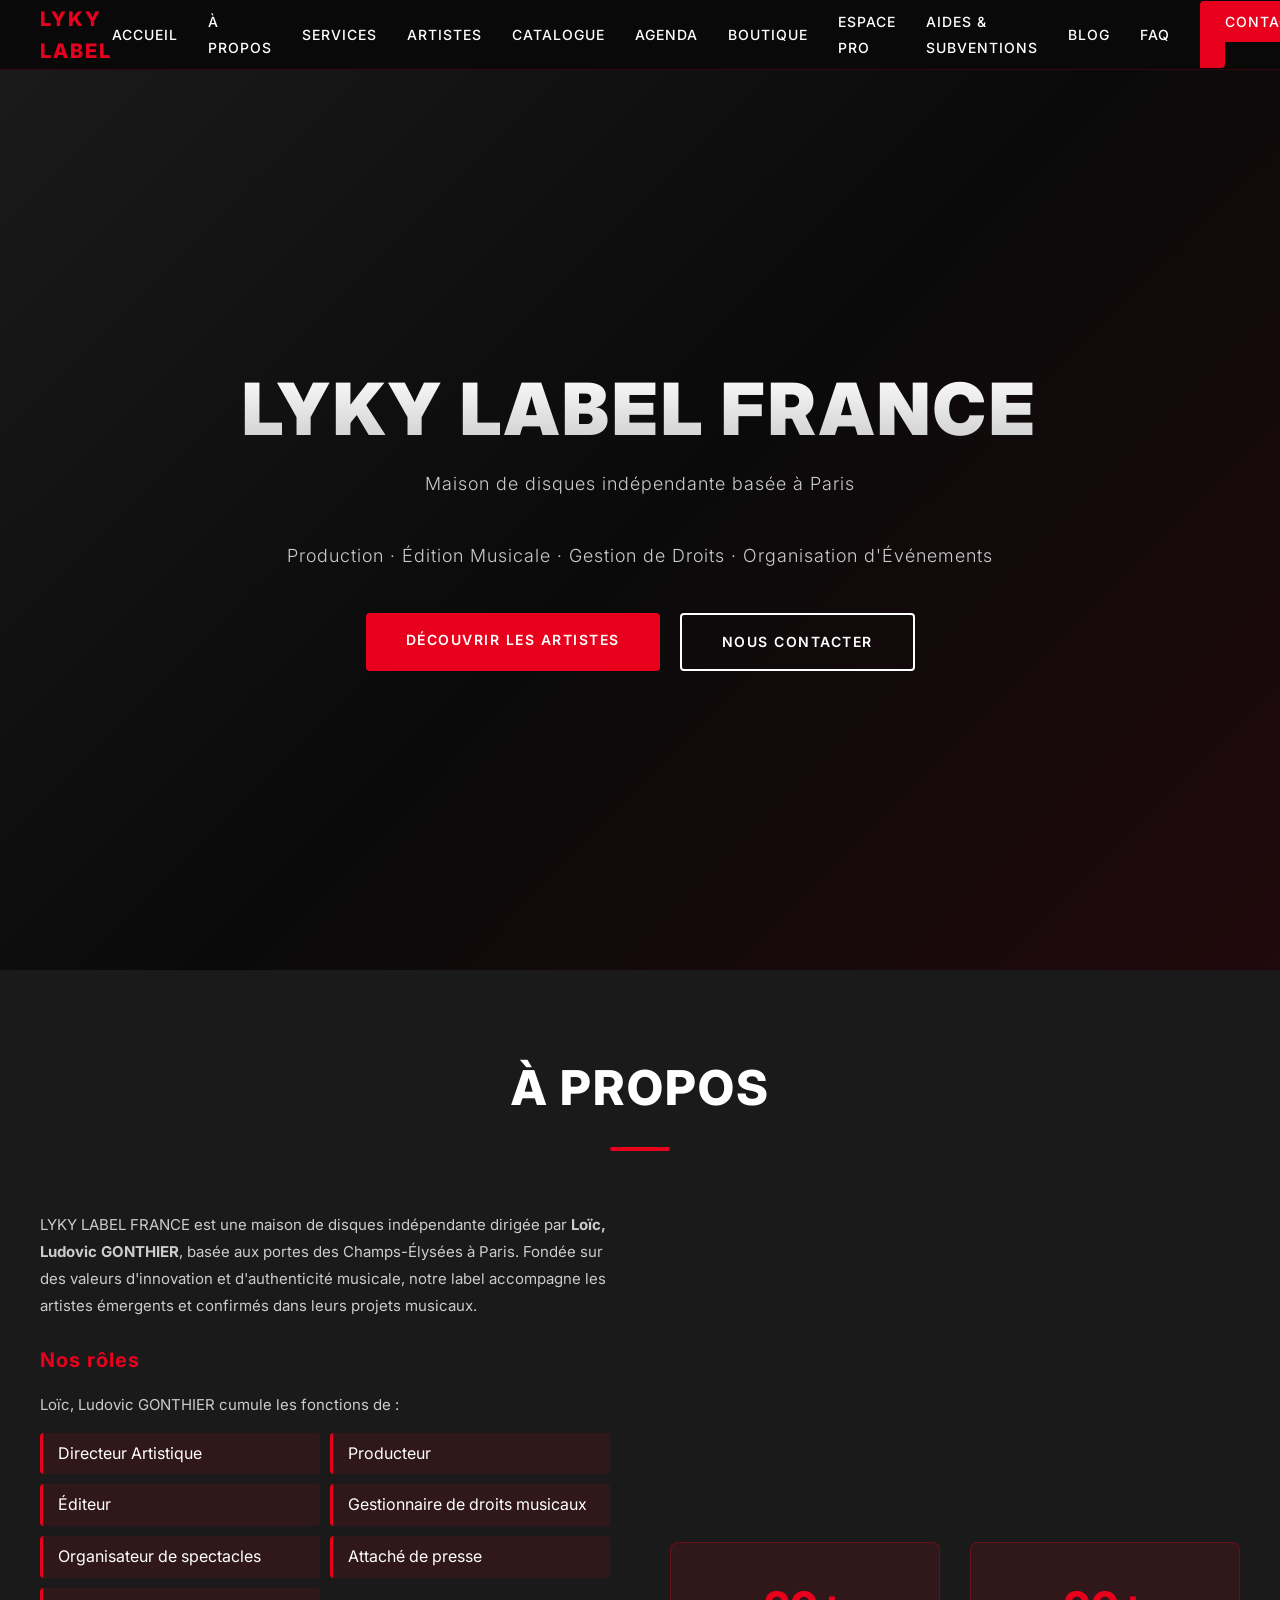
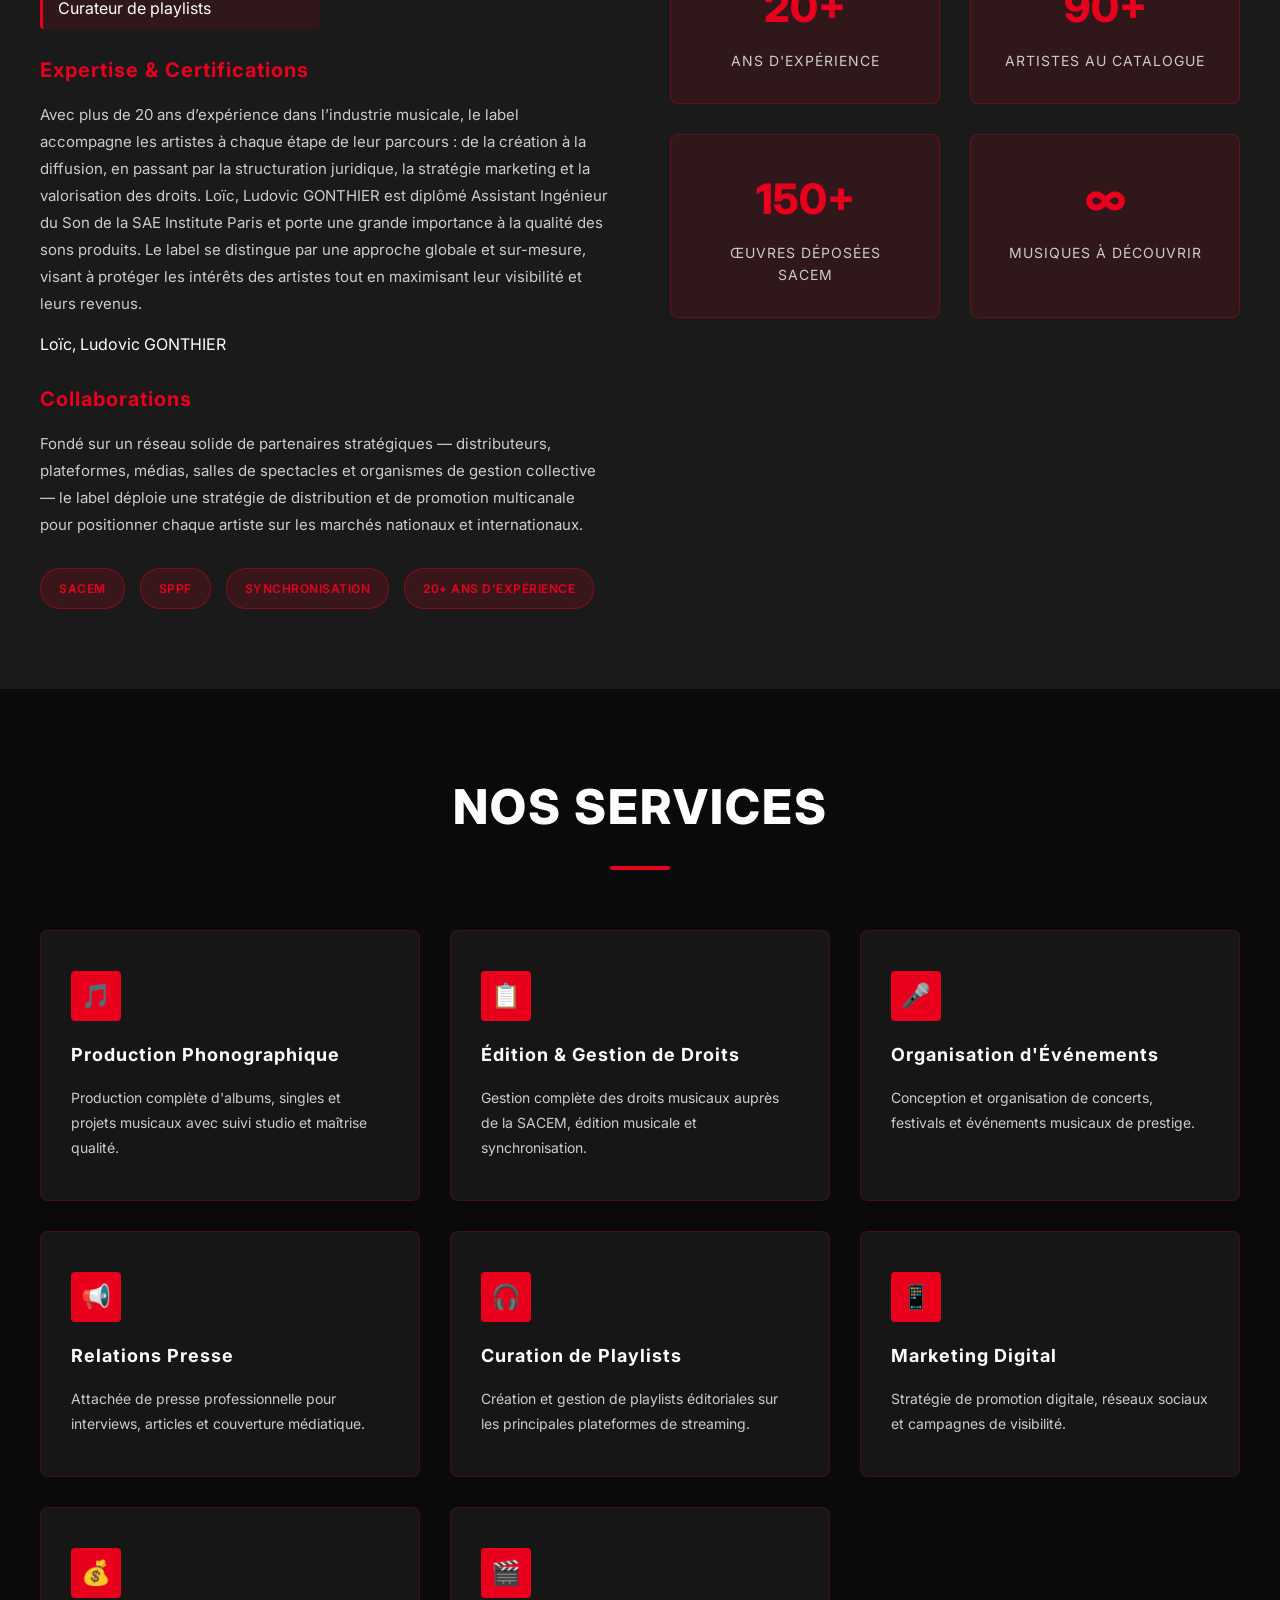
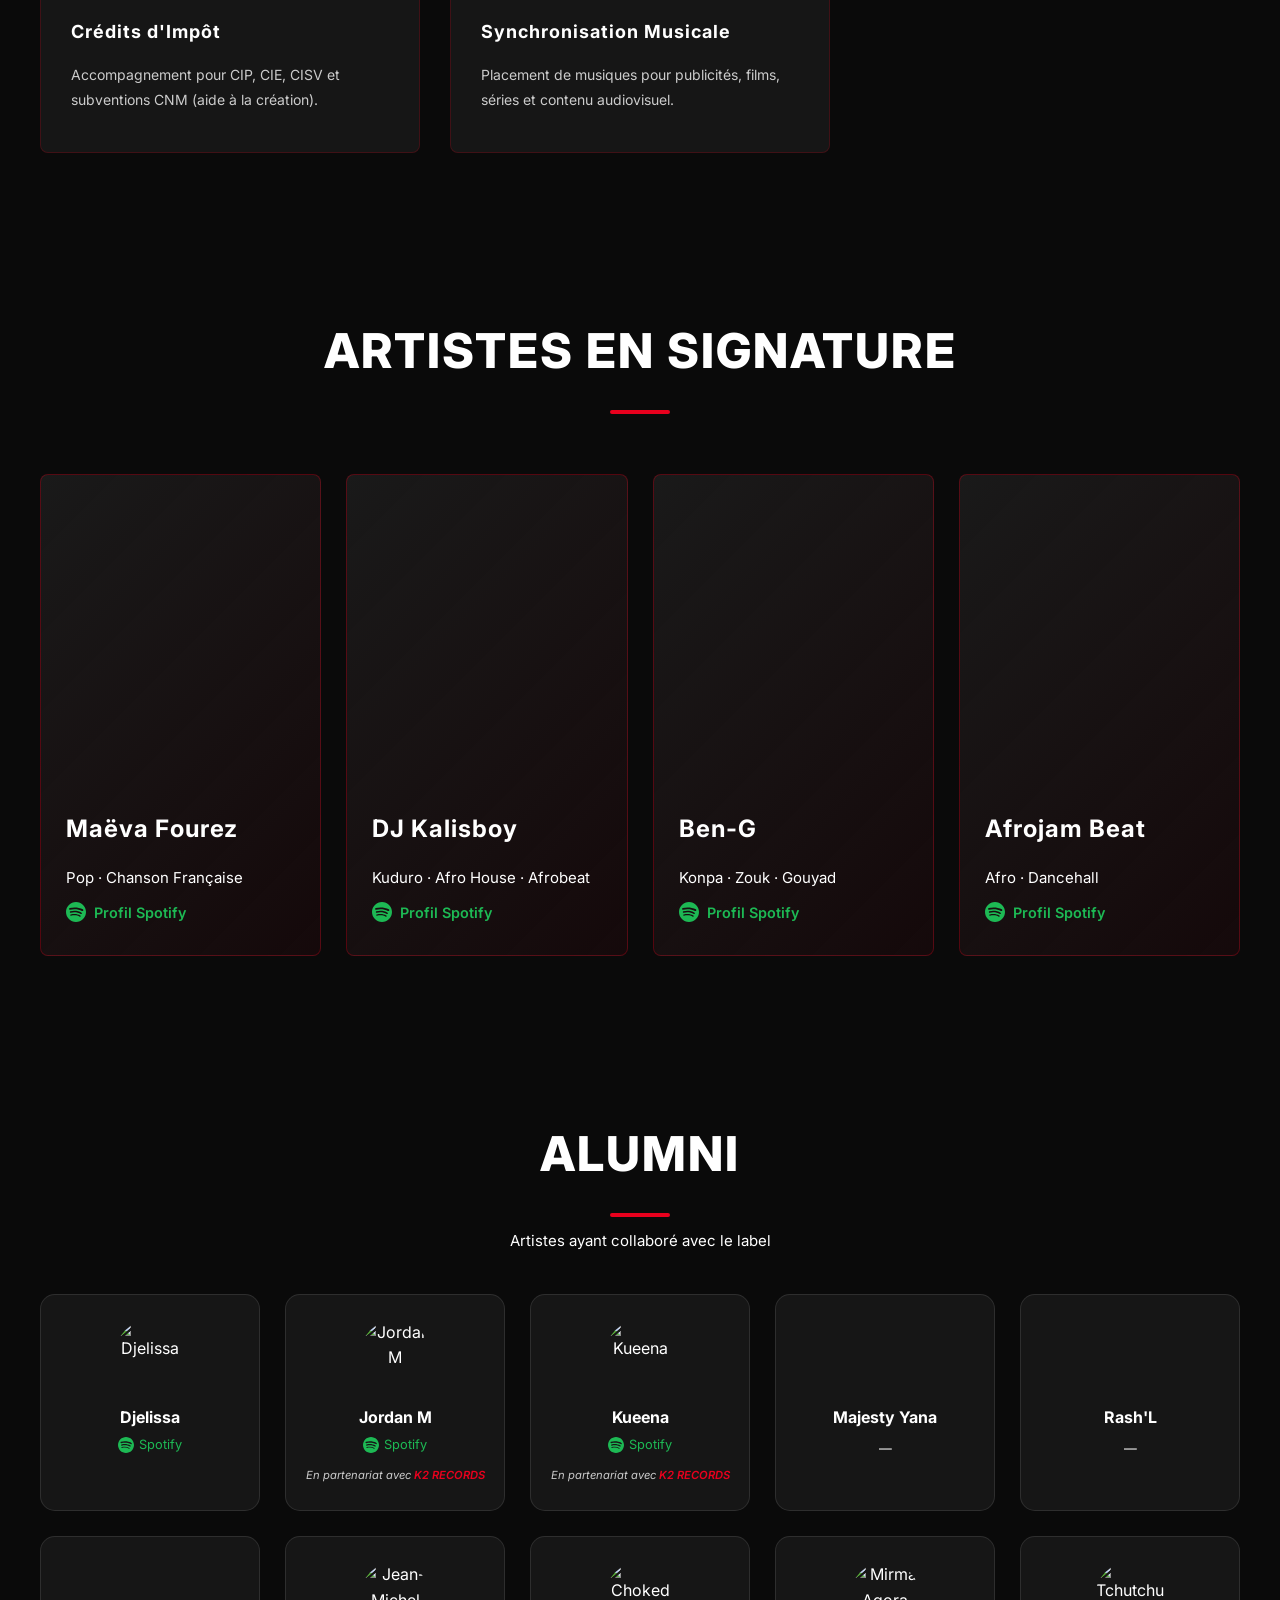
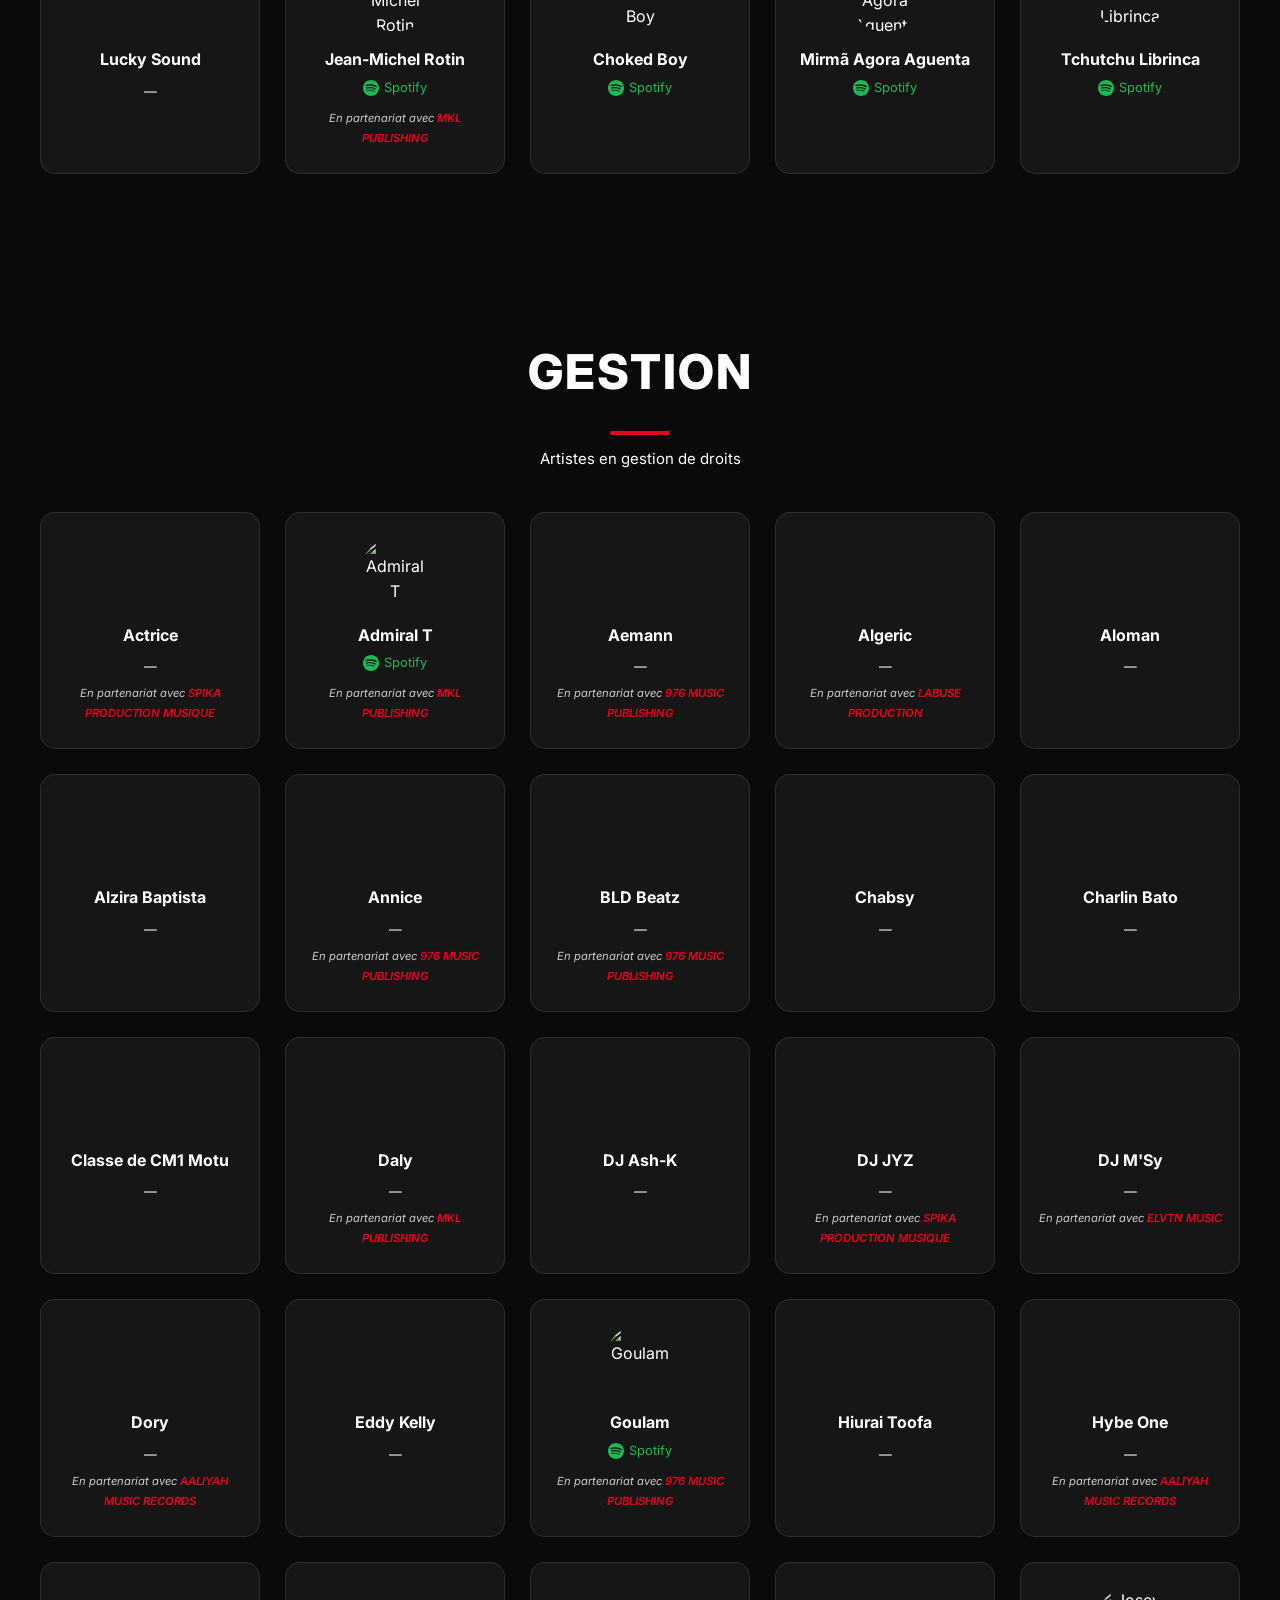
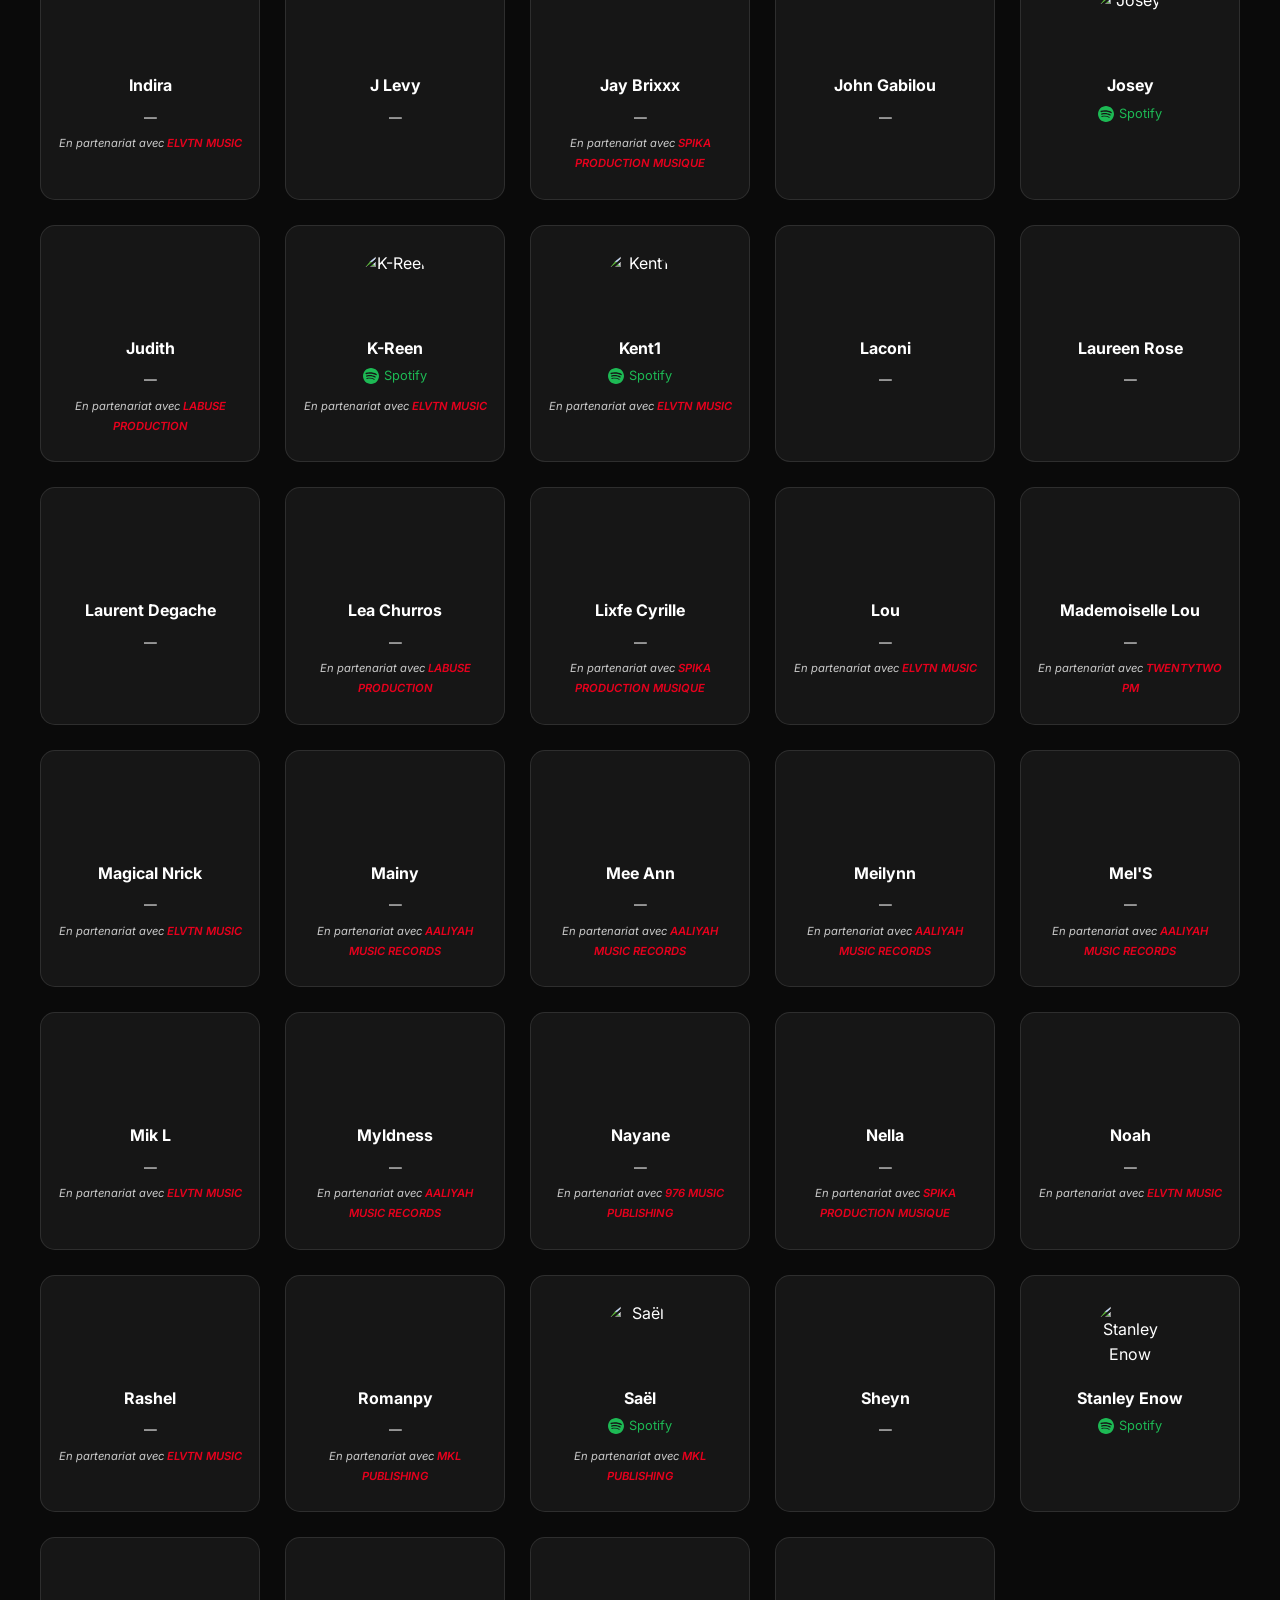
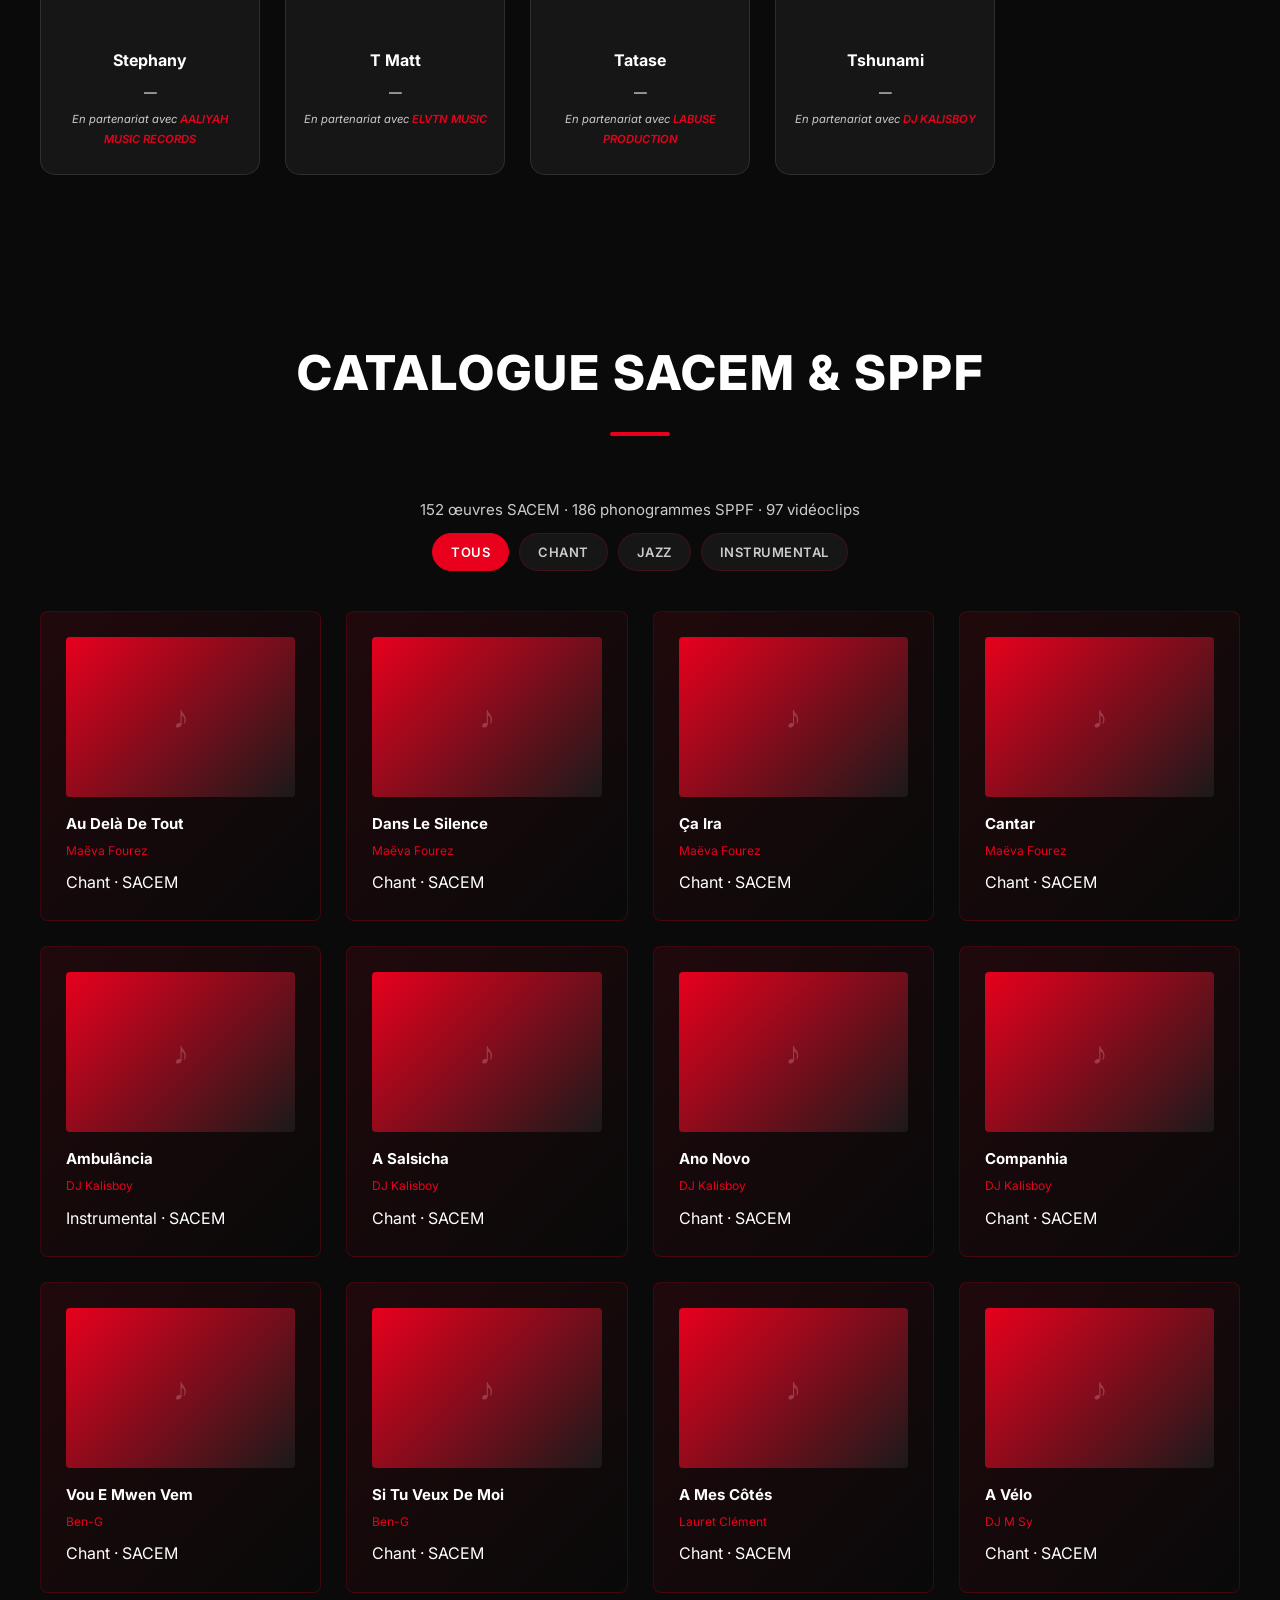
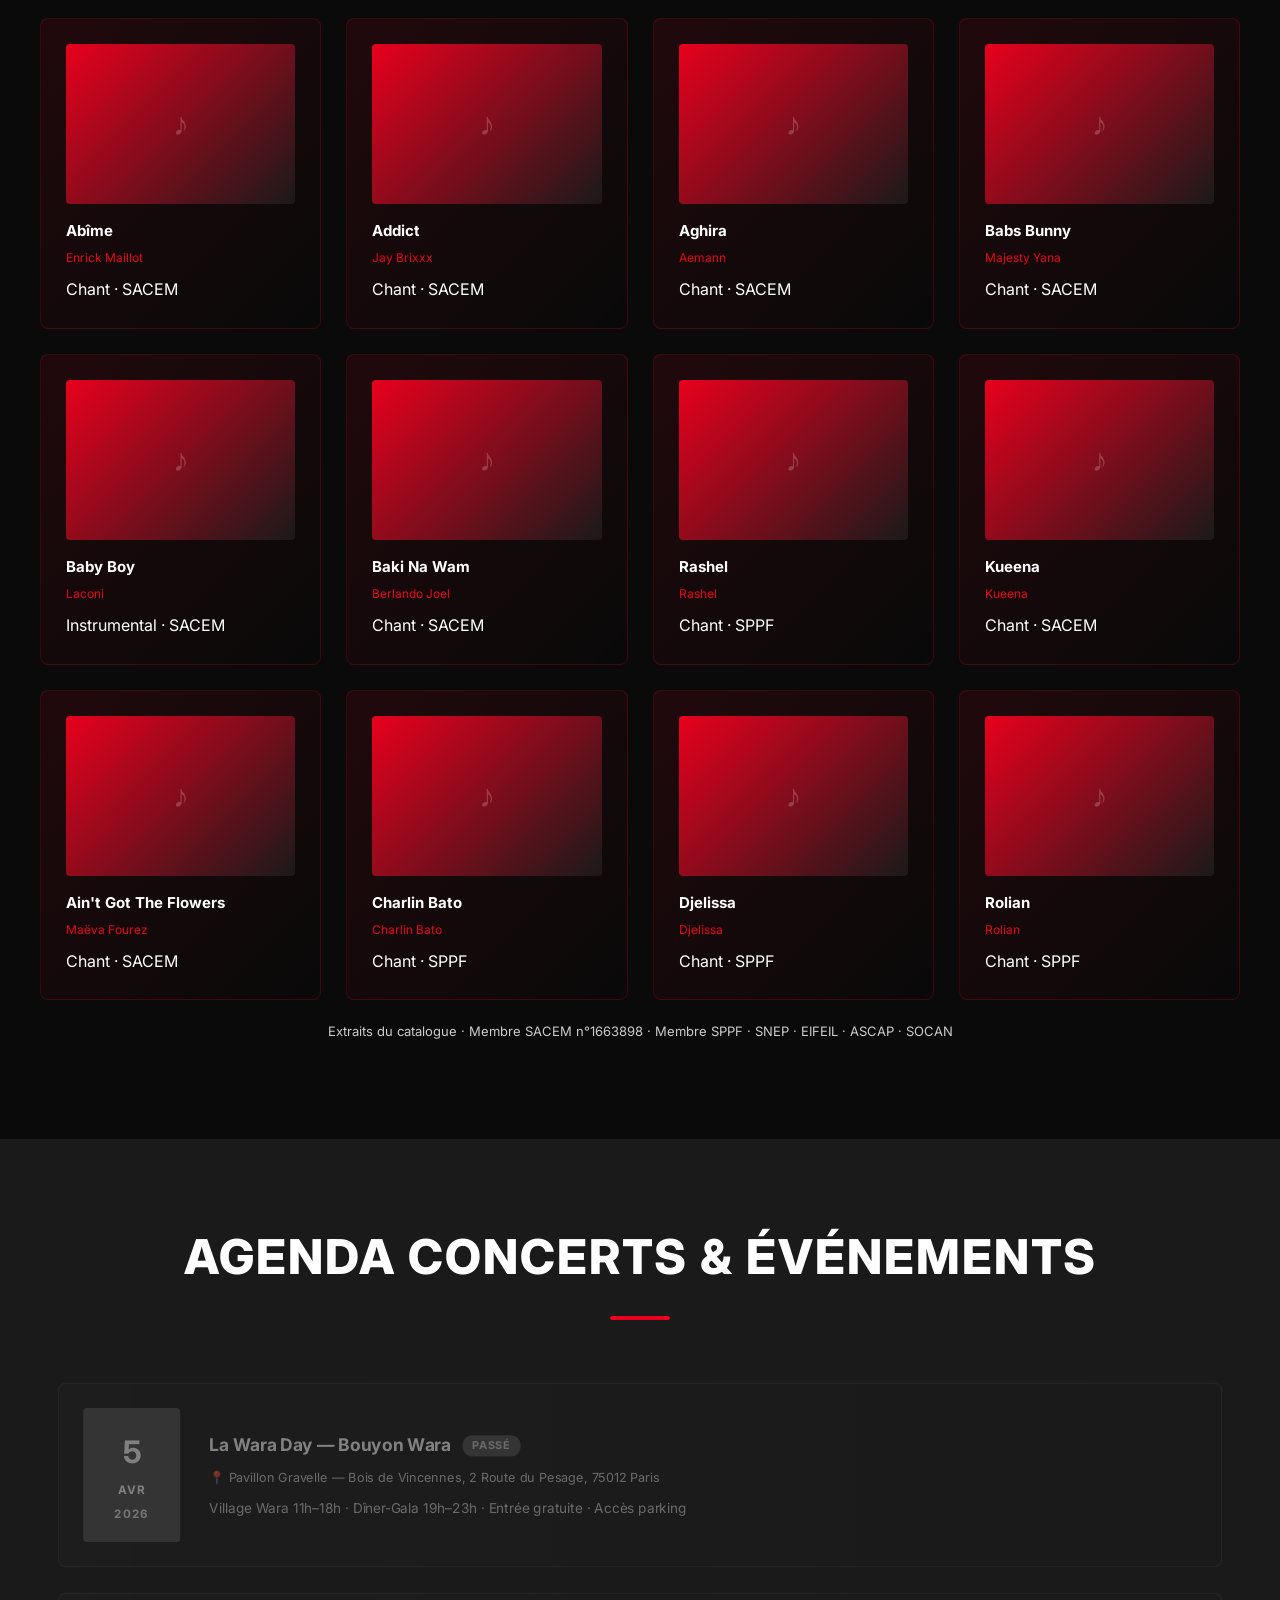
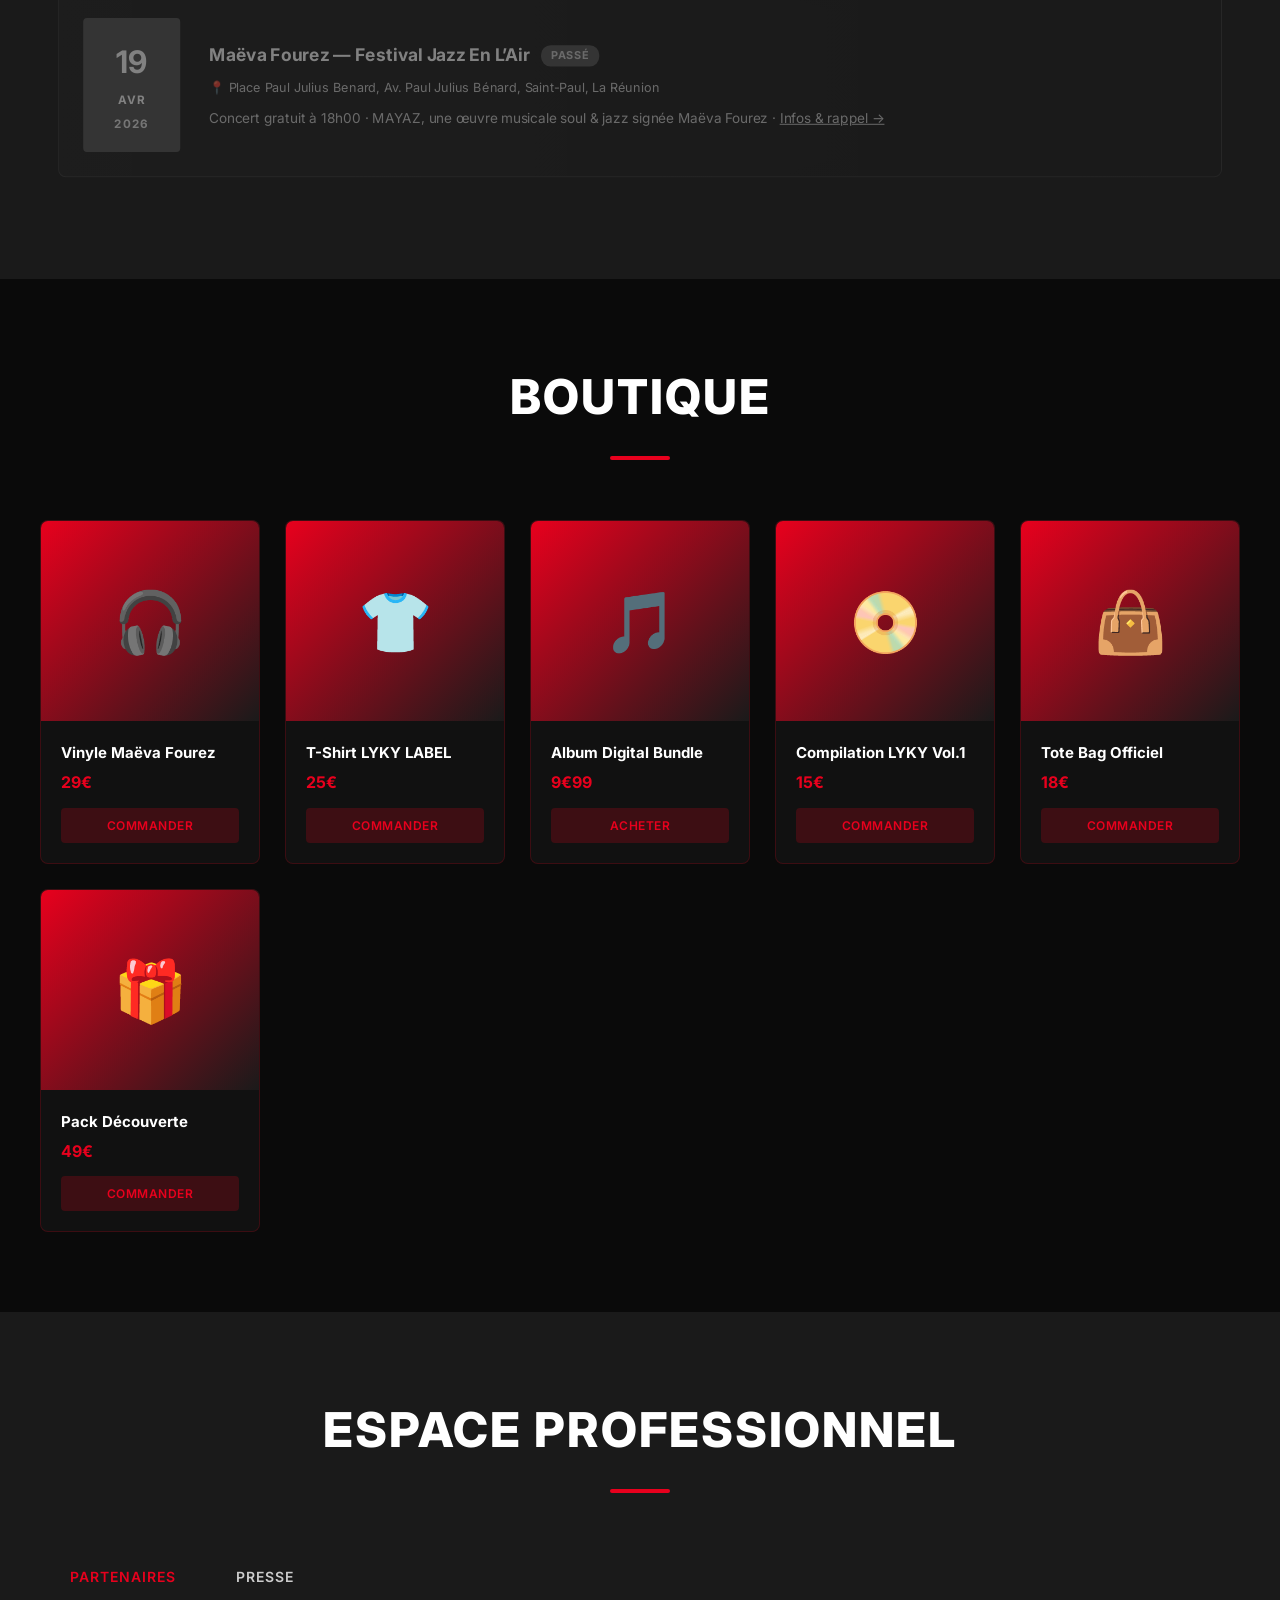
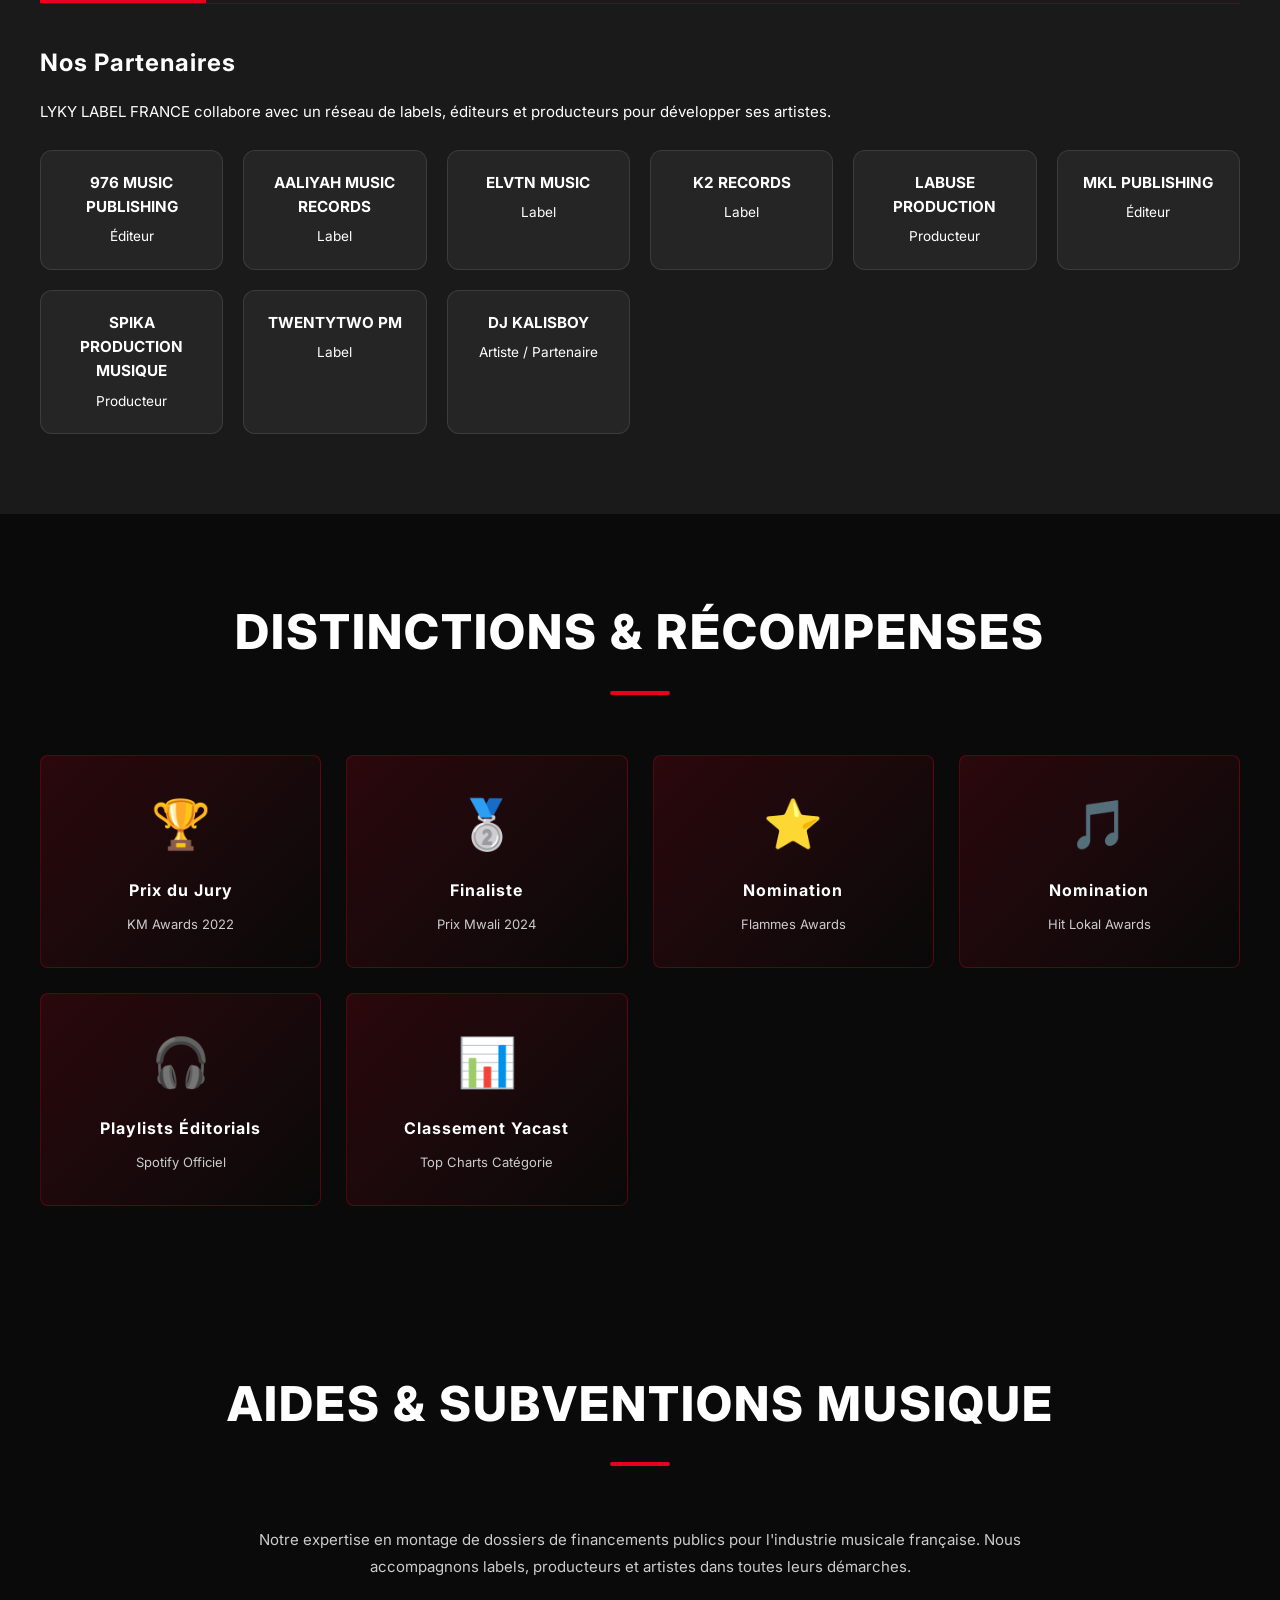
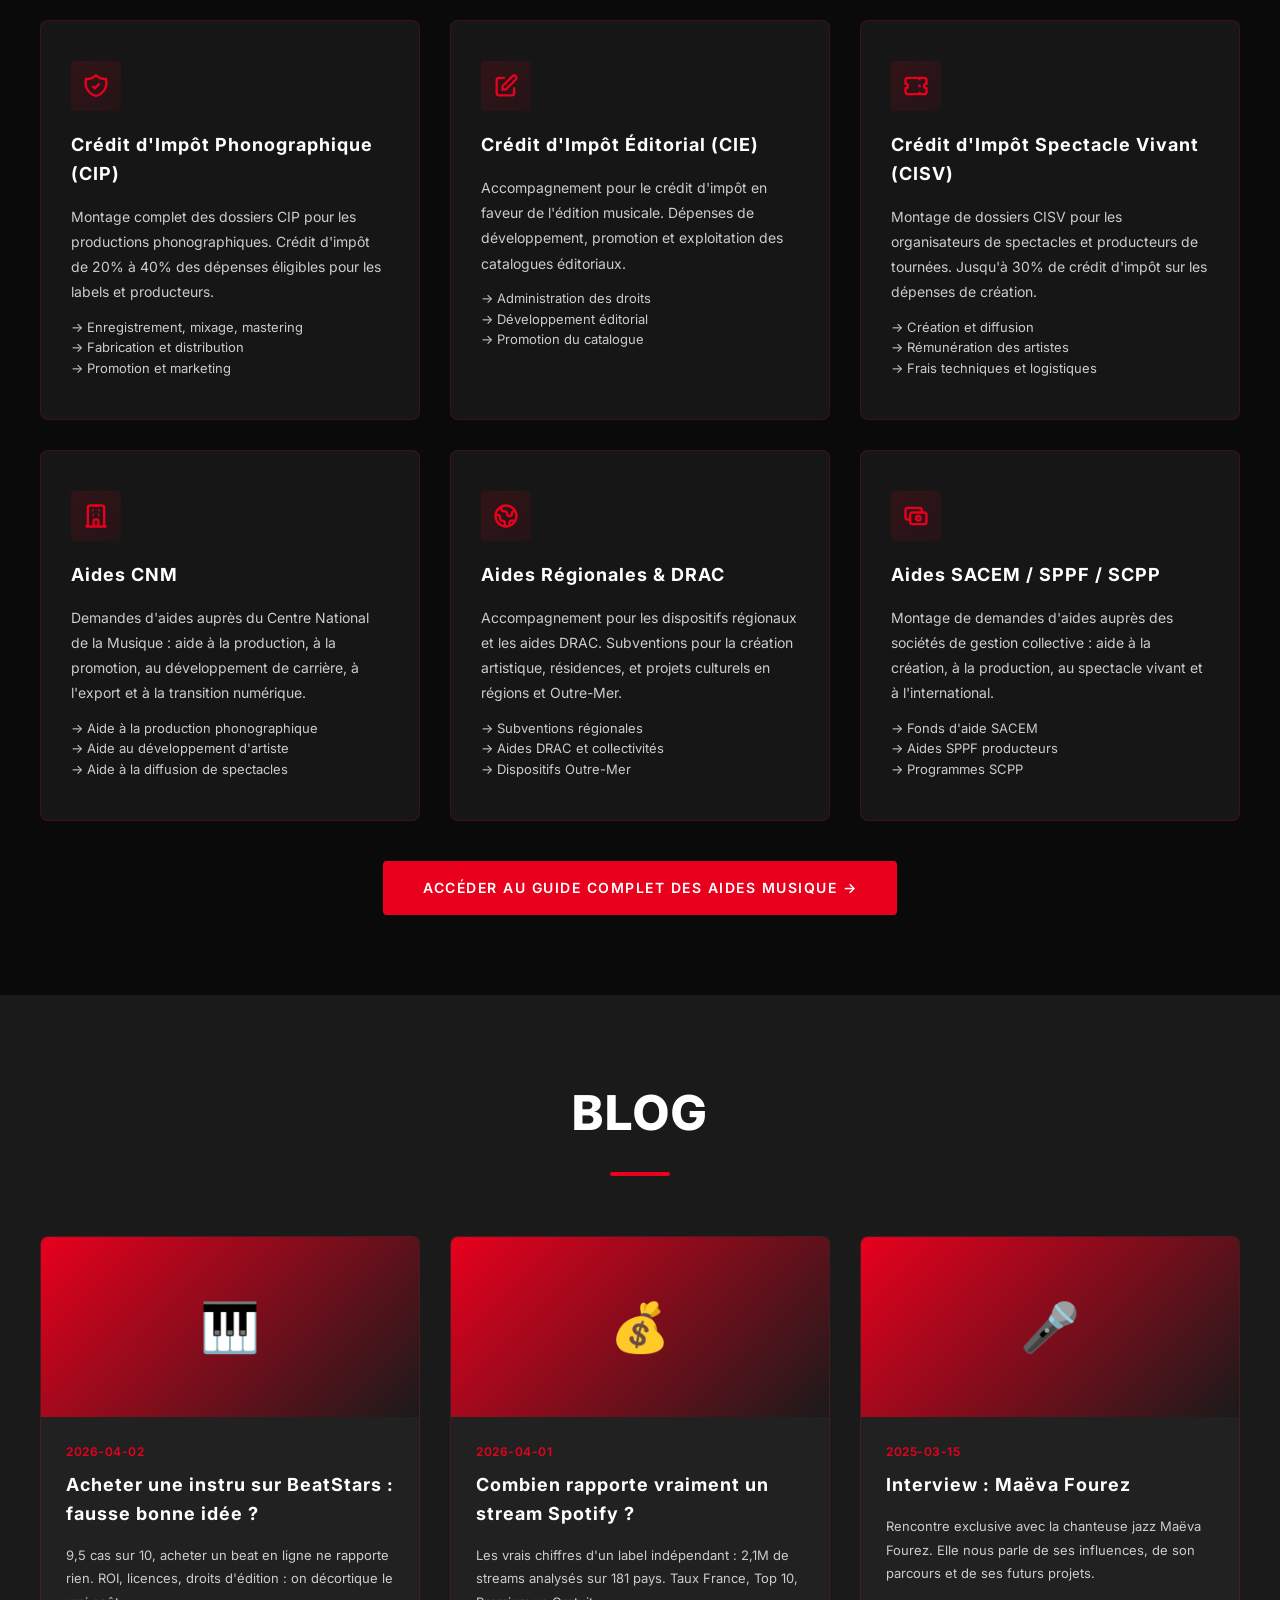
==== commit 413afedf: "Ajout card blog BeatStars dans index.html" ====
--- a/index.html
+++ b/index.html
@@ -2558,6 +2558,17 @@
         <h2>Blog</h2>
         <div class="blog-grid">
             <div class="blog-card">
+                <div class="blog-image">🎹</div>
+                <div class="blog-content">
+                    <div class="blog-date">2026-04-02</div>
+                    <h3>Acheter une instru sur BeatStars : fausse bonne id&#233;e ?</h3>
+                    <p>9,5 cas sur 10, acheter un beat en ligne ne rapporte rien. ROI, licences, droits d'&#233;dition : on d&#233;cortique le vrai co&#251;t.</p>
+                    <a href="blog/beatstars-fausse-bonne-idee.html" class="blog-link">Lire la suite &#8594;</a>
+                </div>
+            </div>
+
+            
+            <div class="blog-card">
                 <div class="blog-image">💰</div>
                 <div class="blog-content">
                     <div class="blog-date">2026-04-01</div>
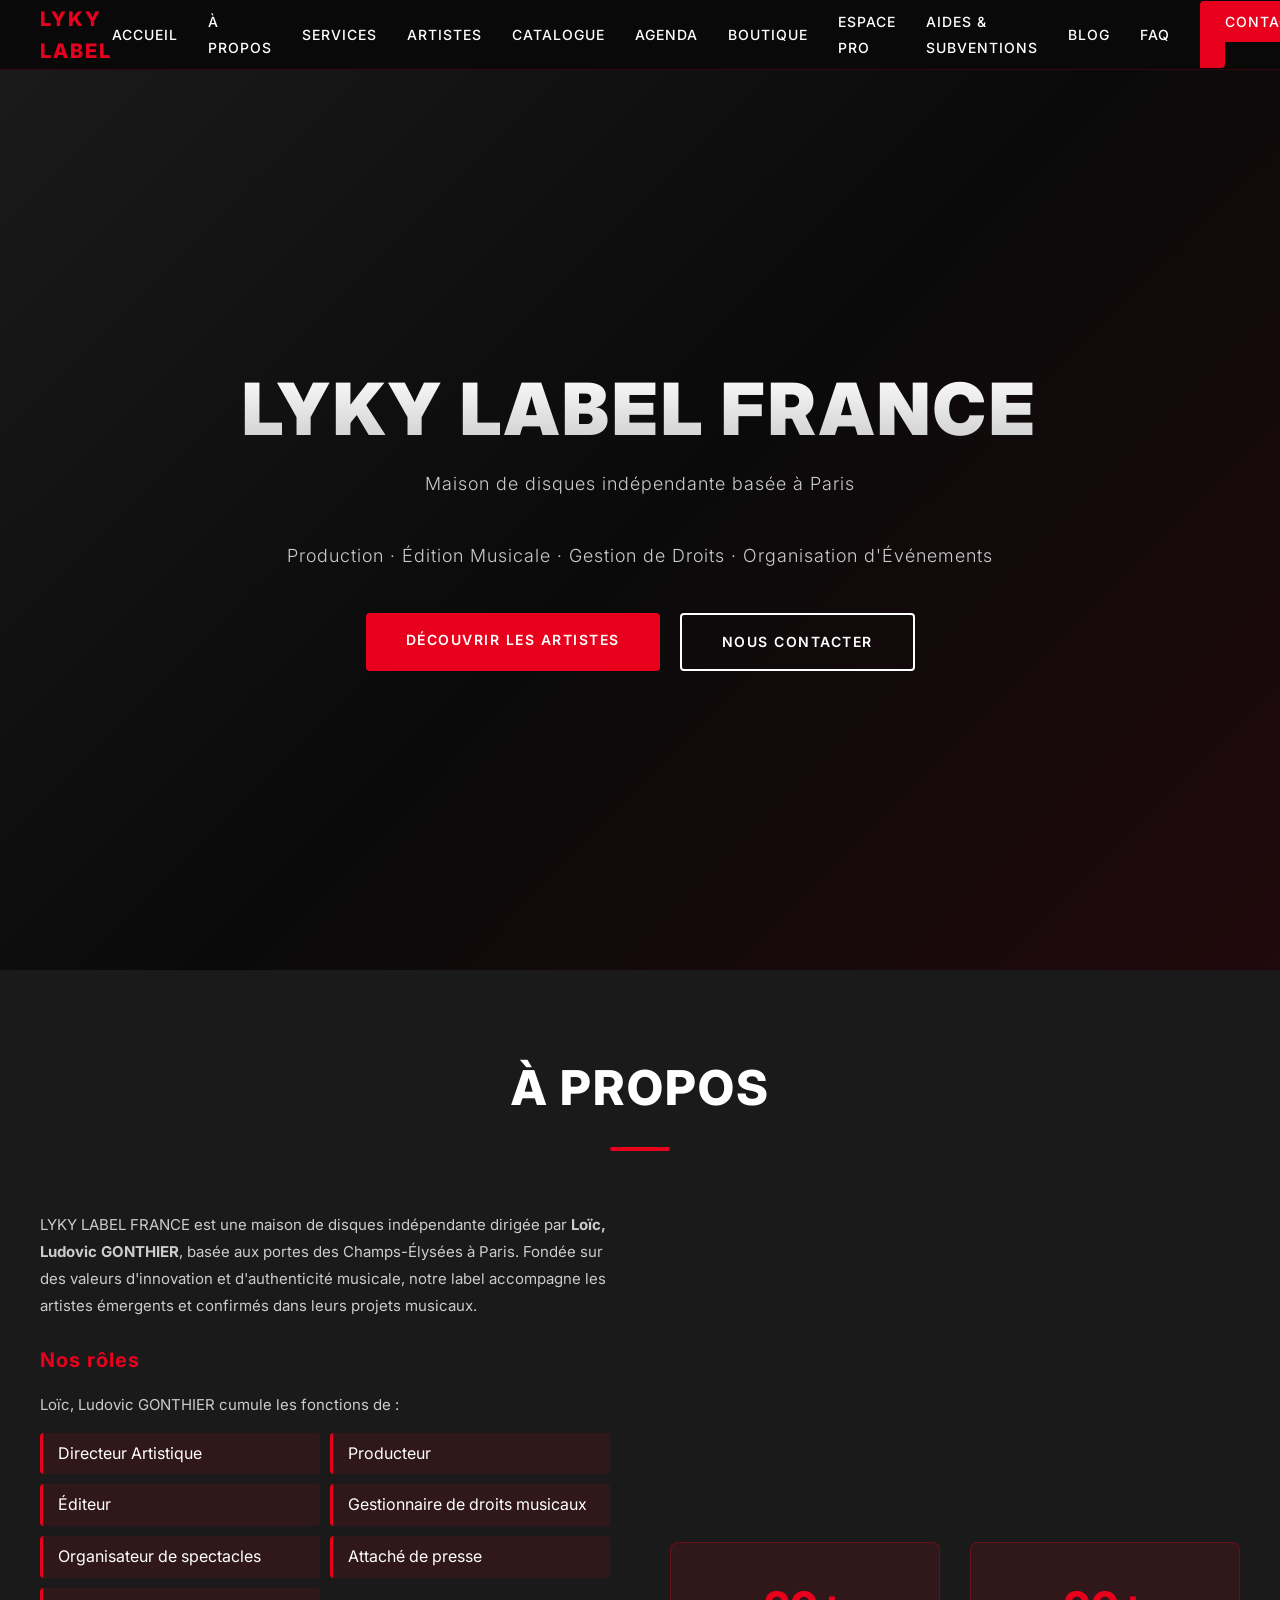
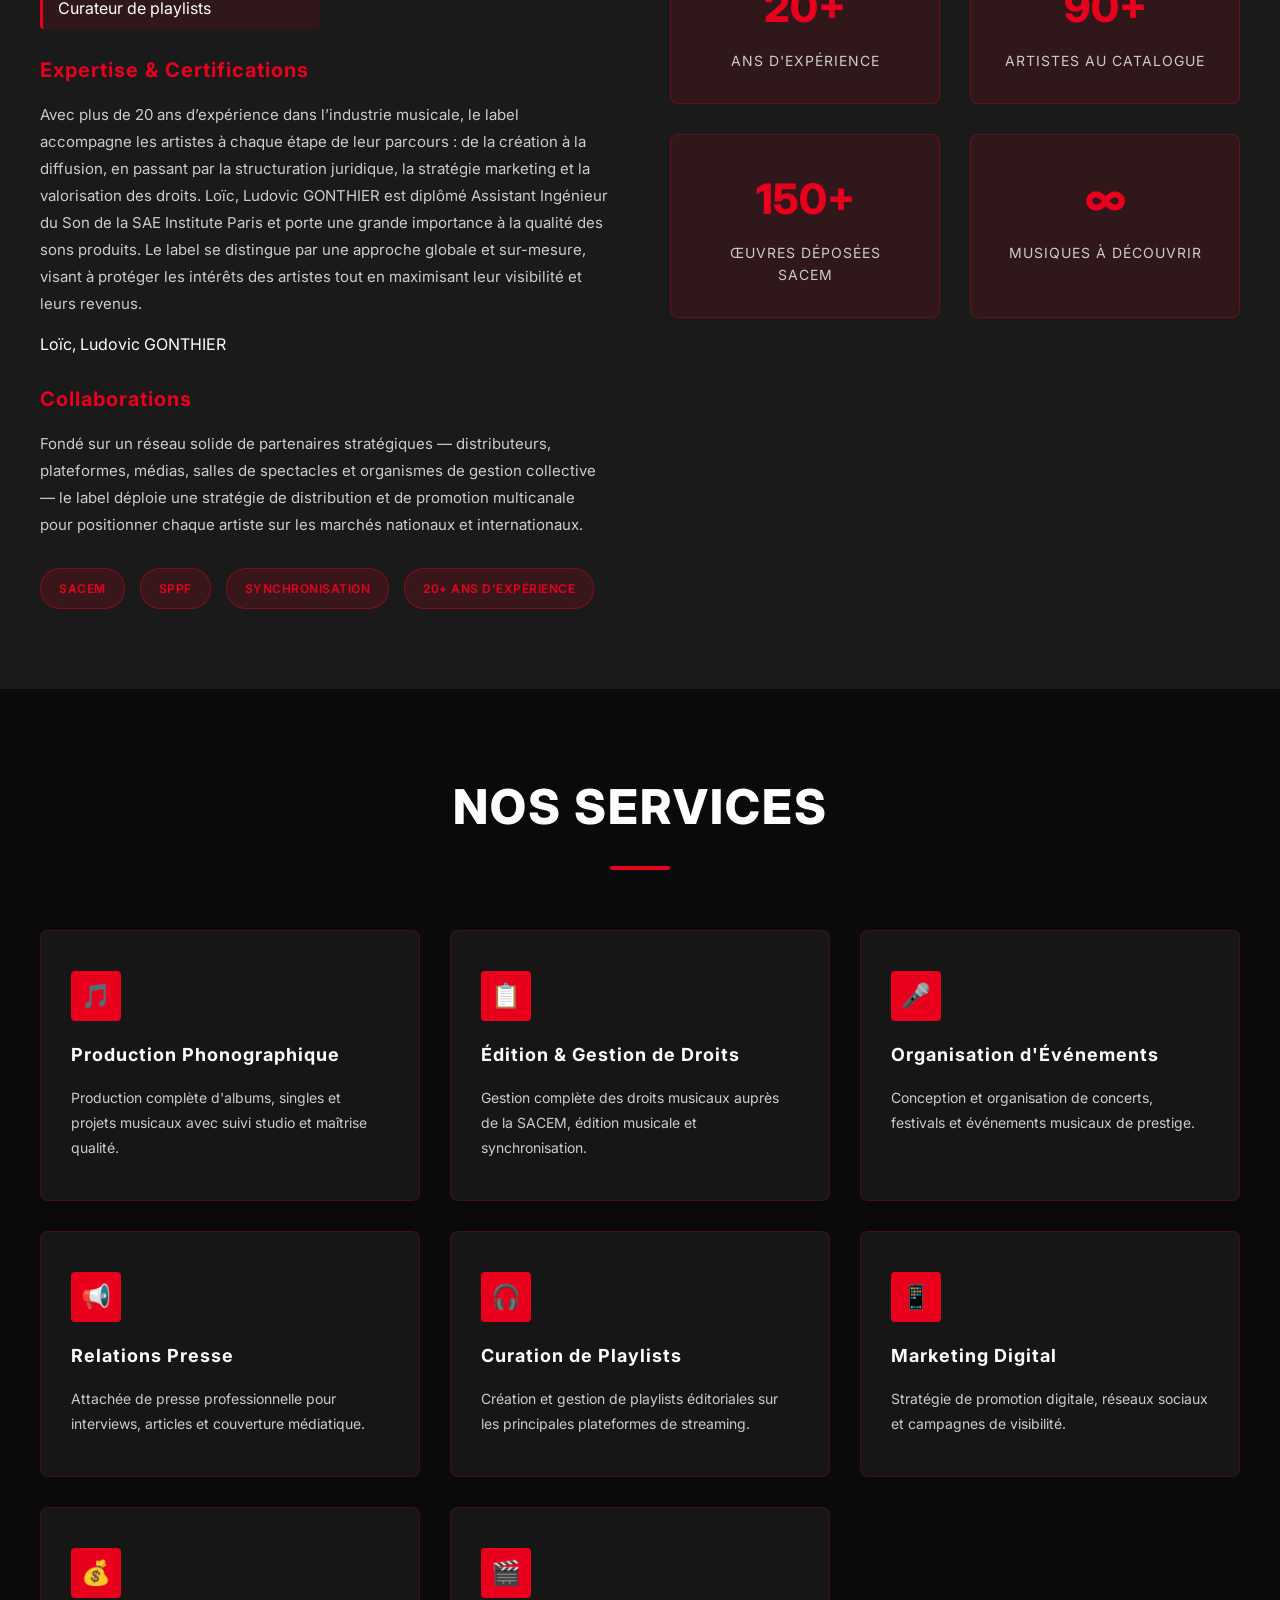
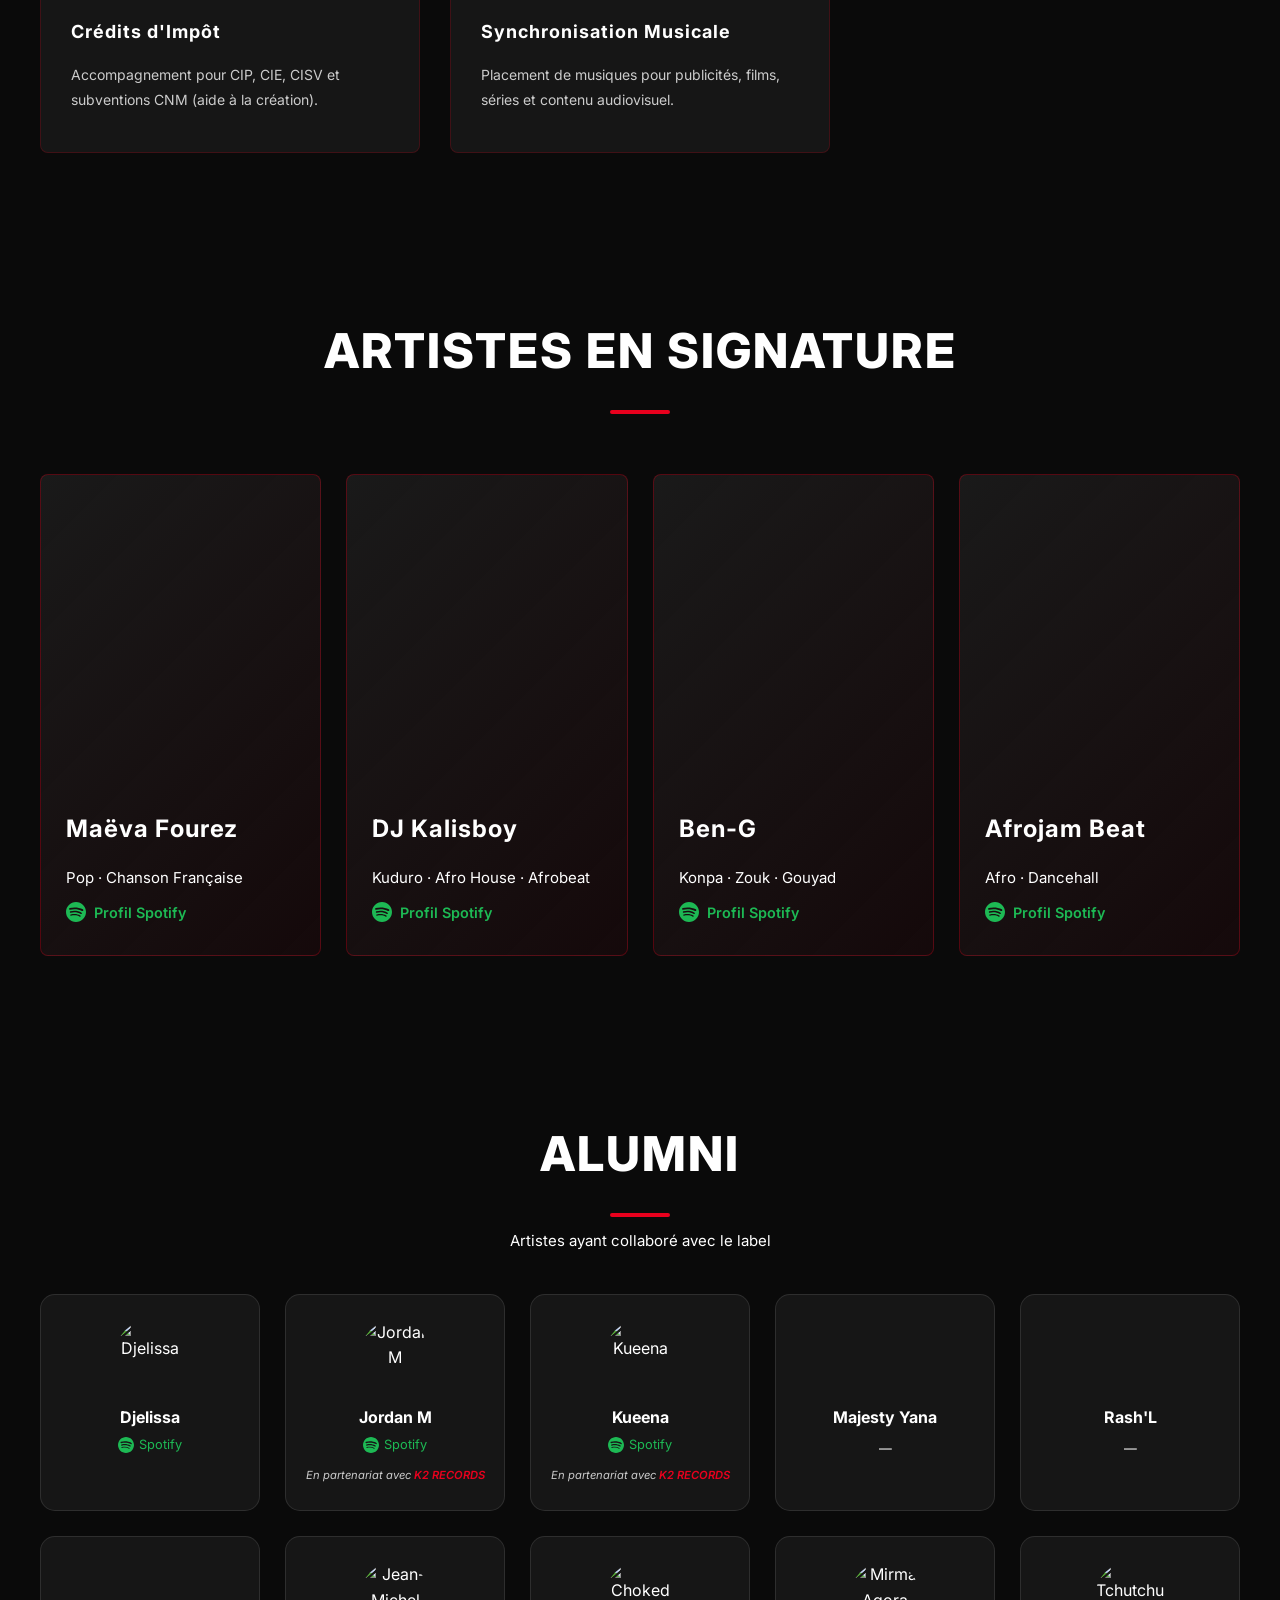
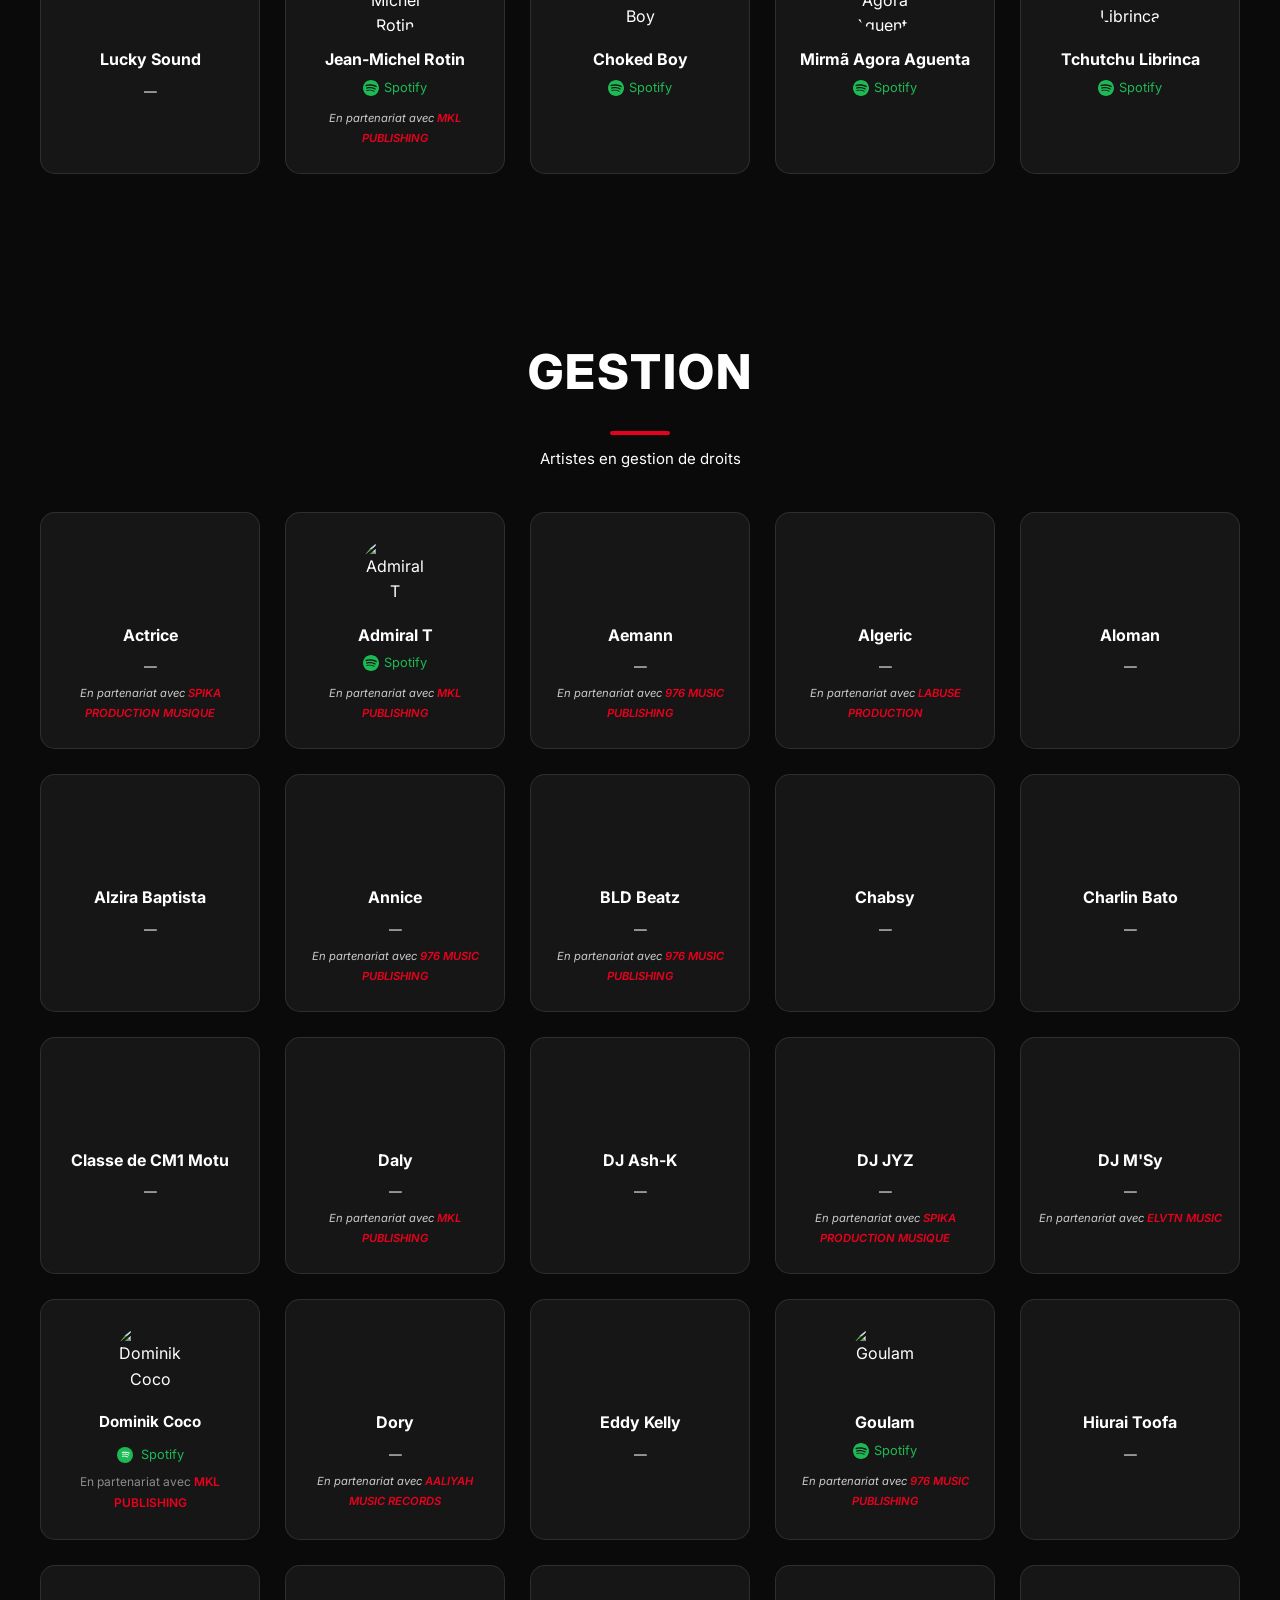
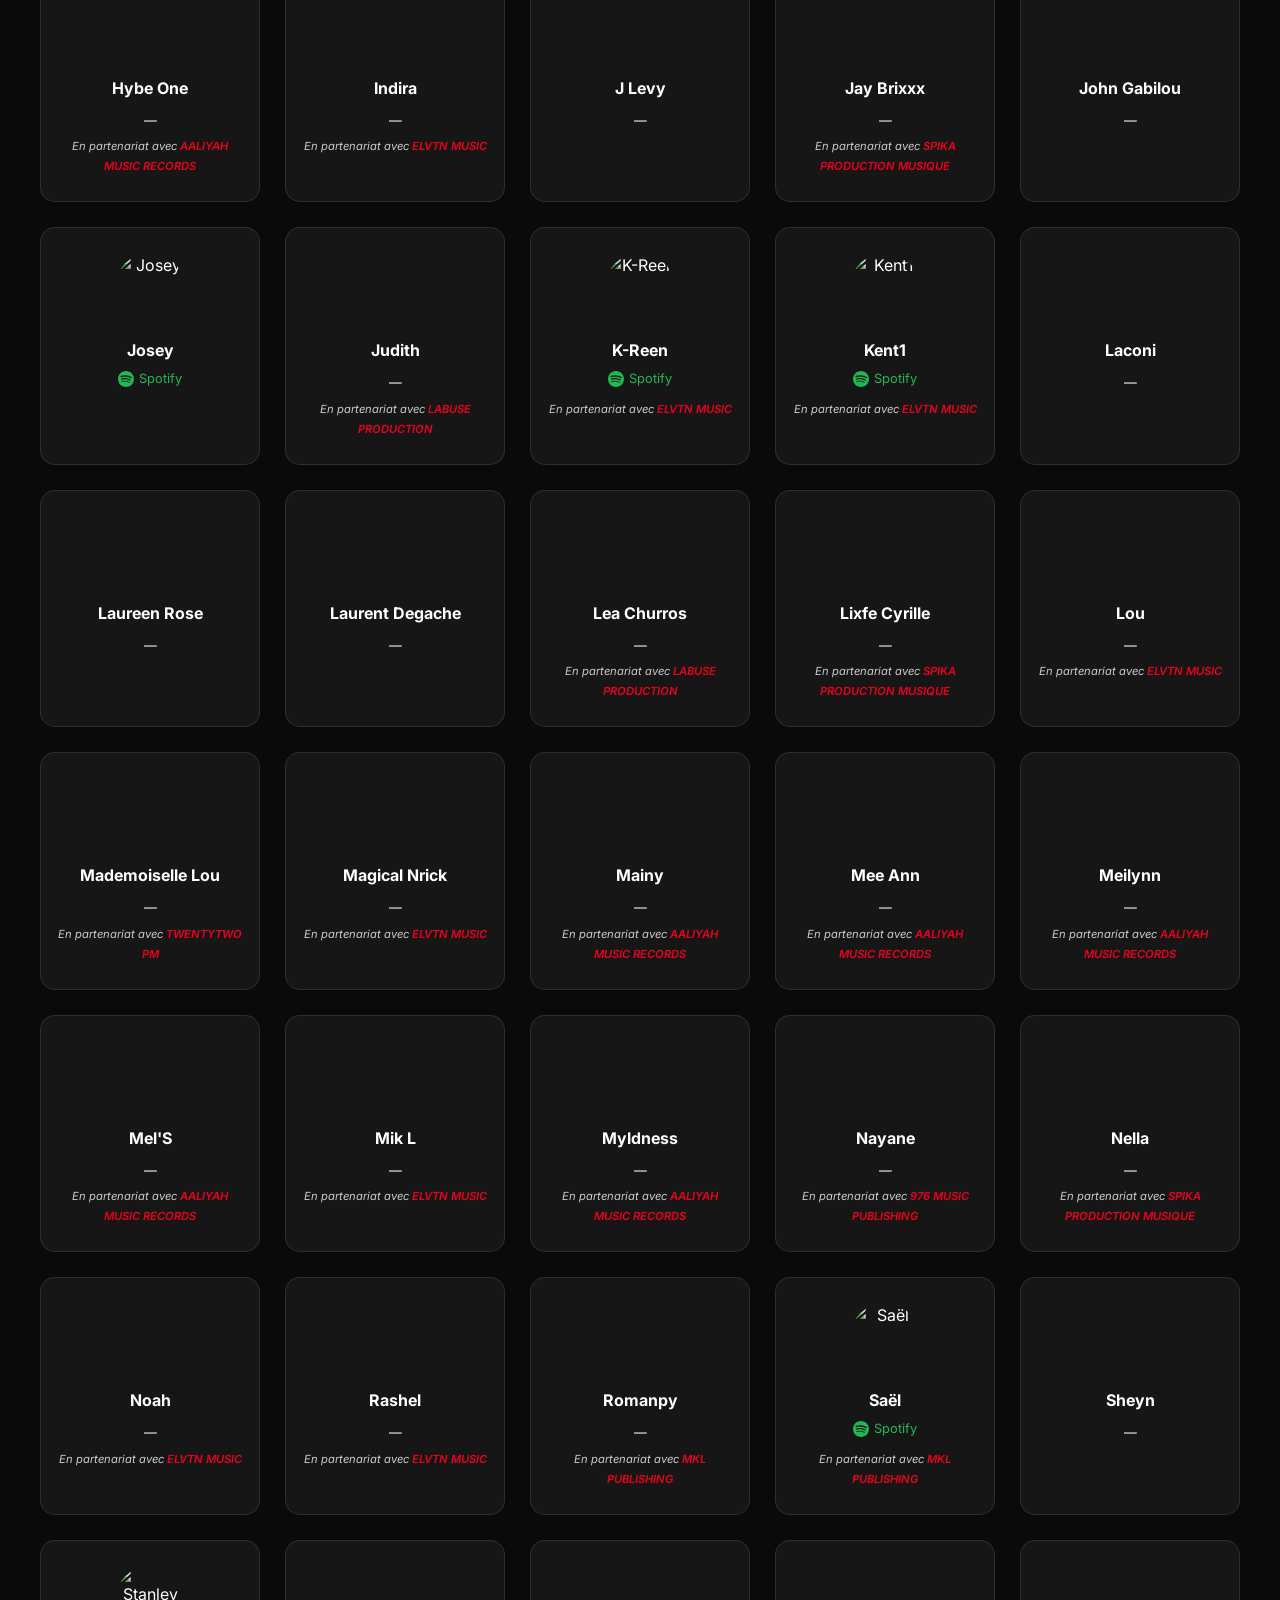
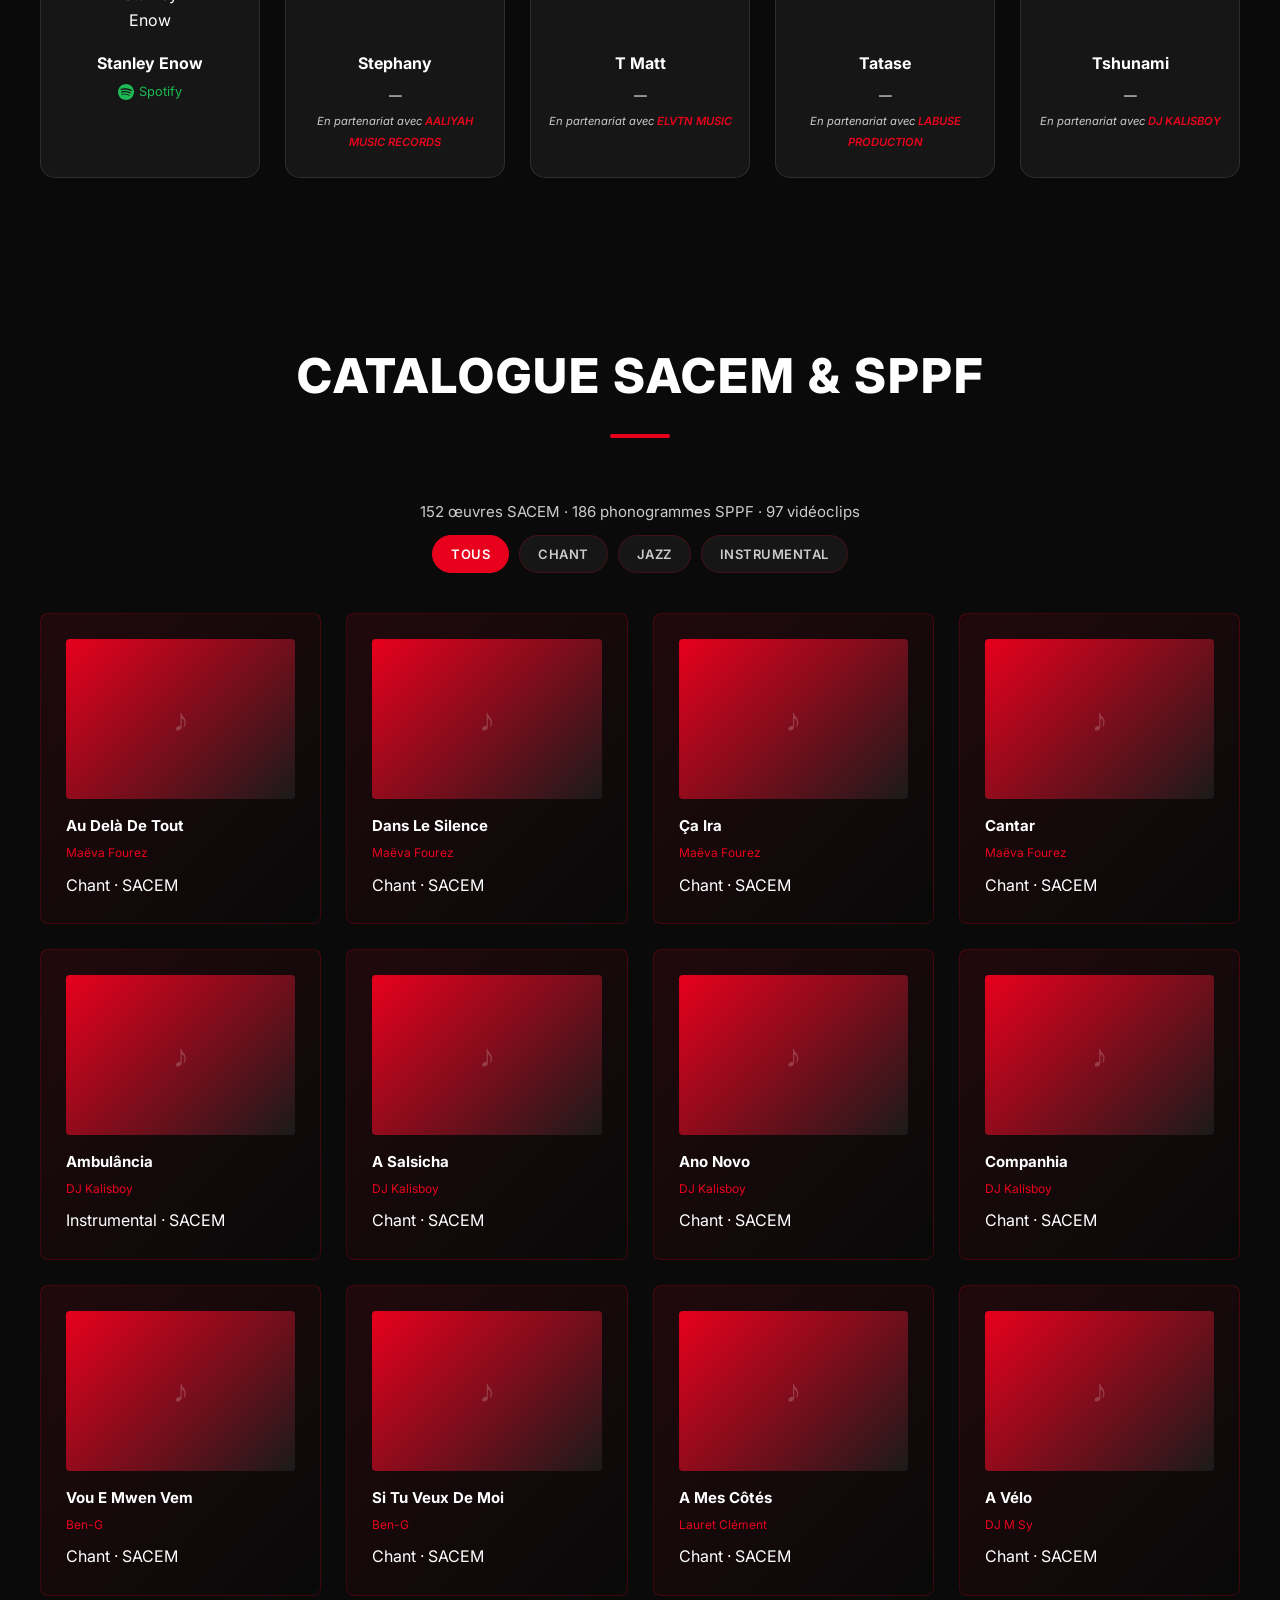
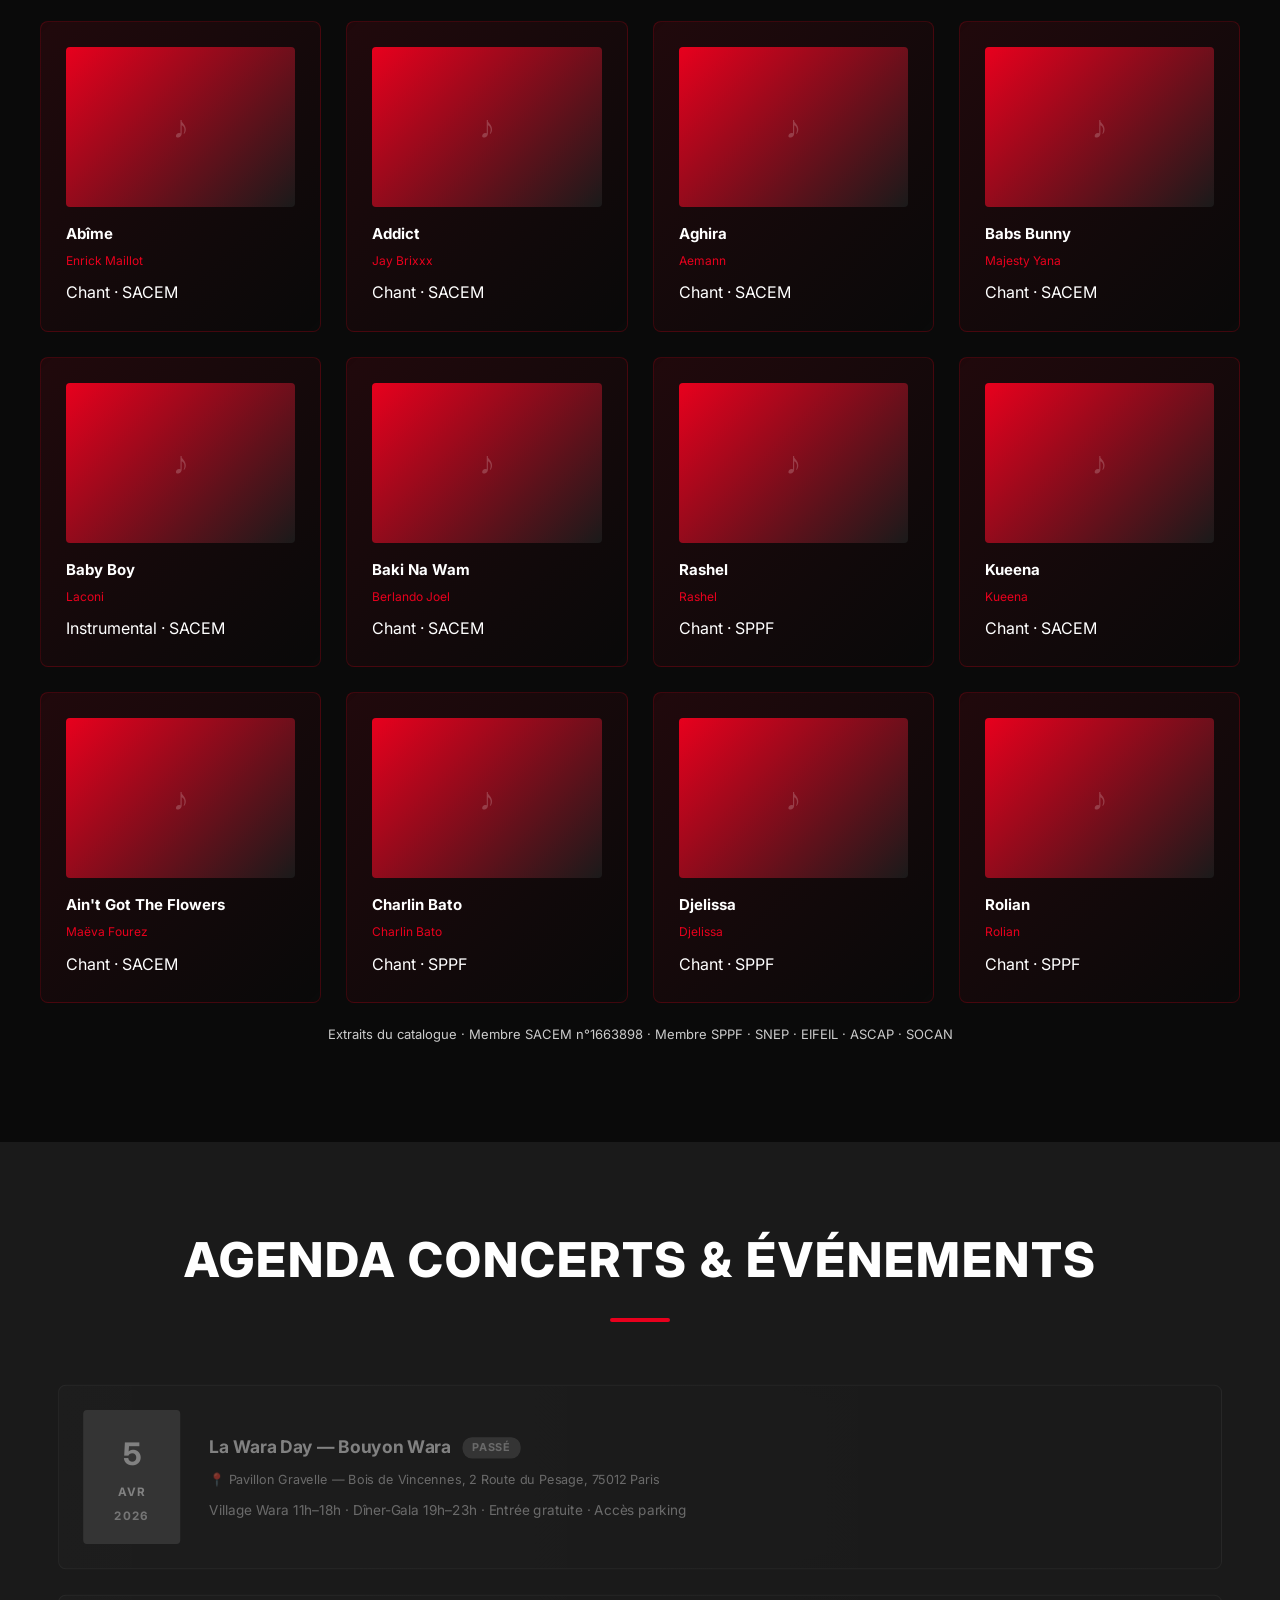
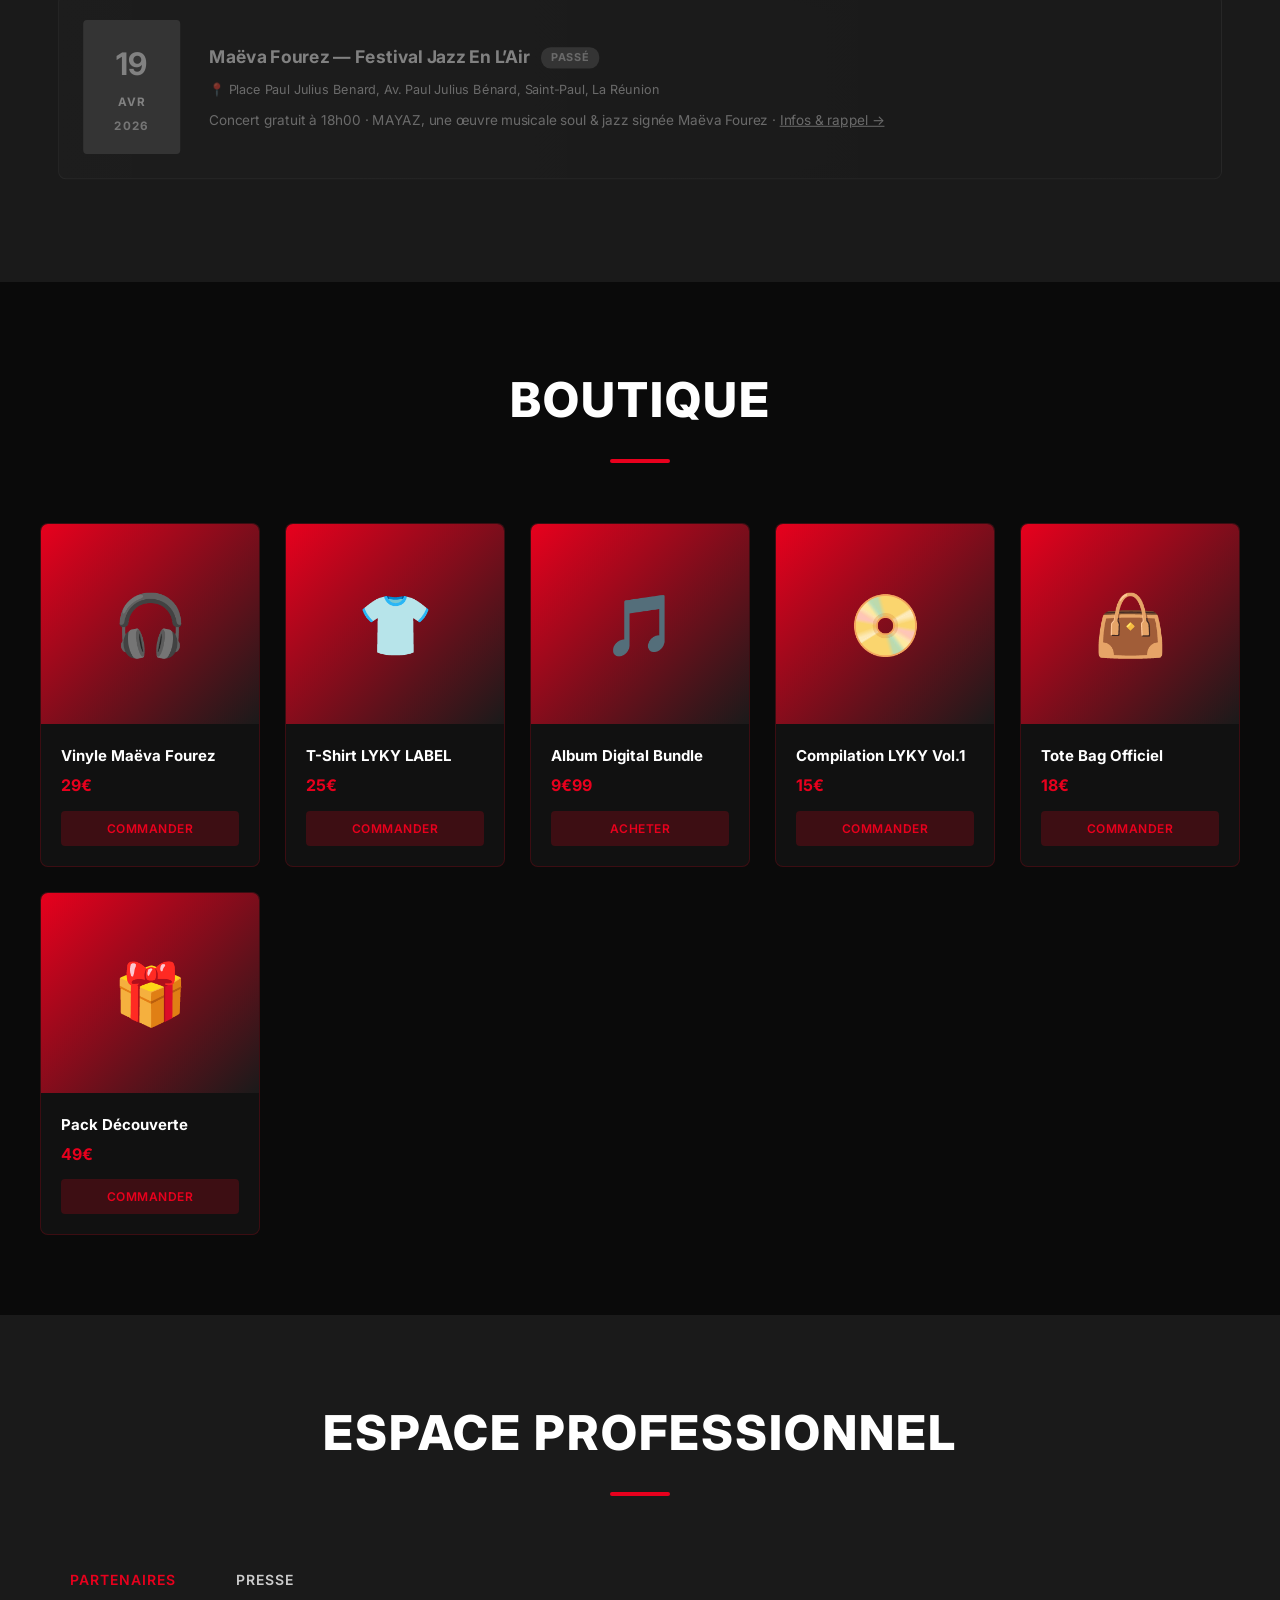
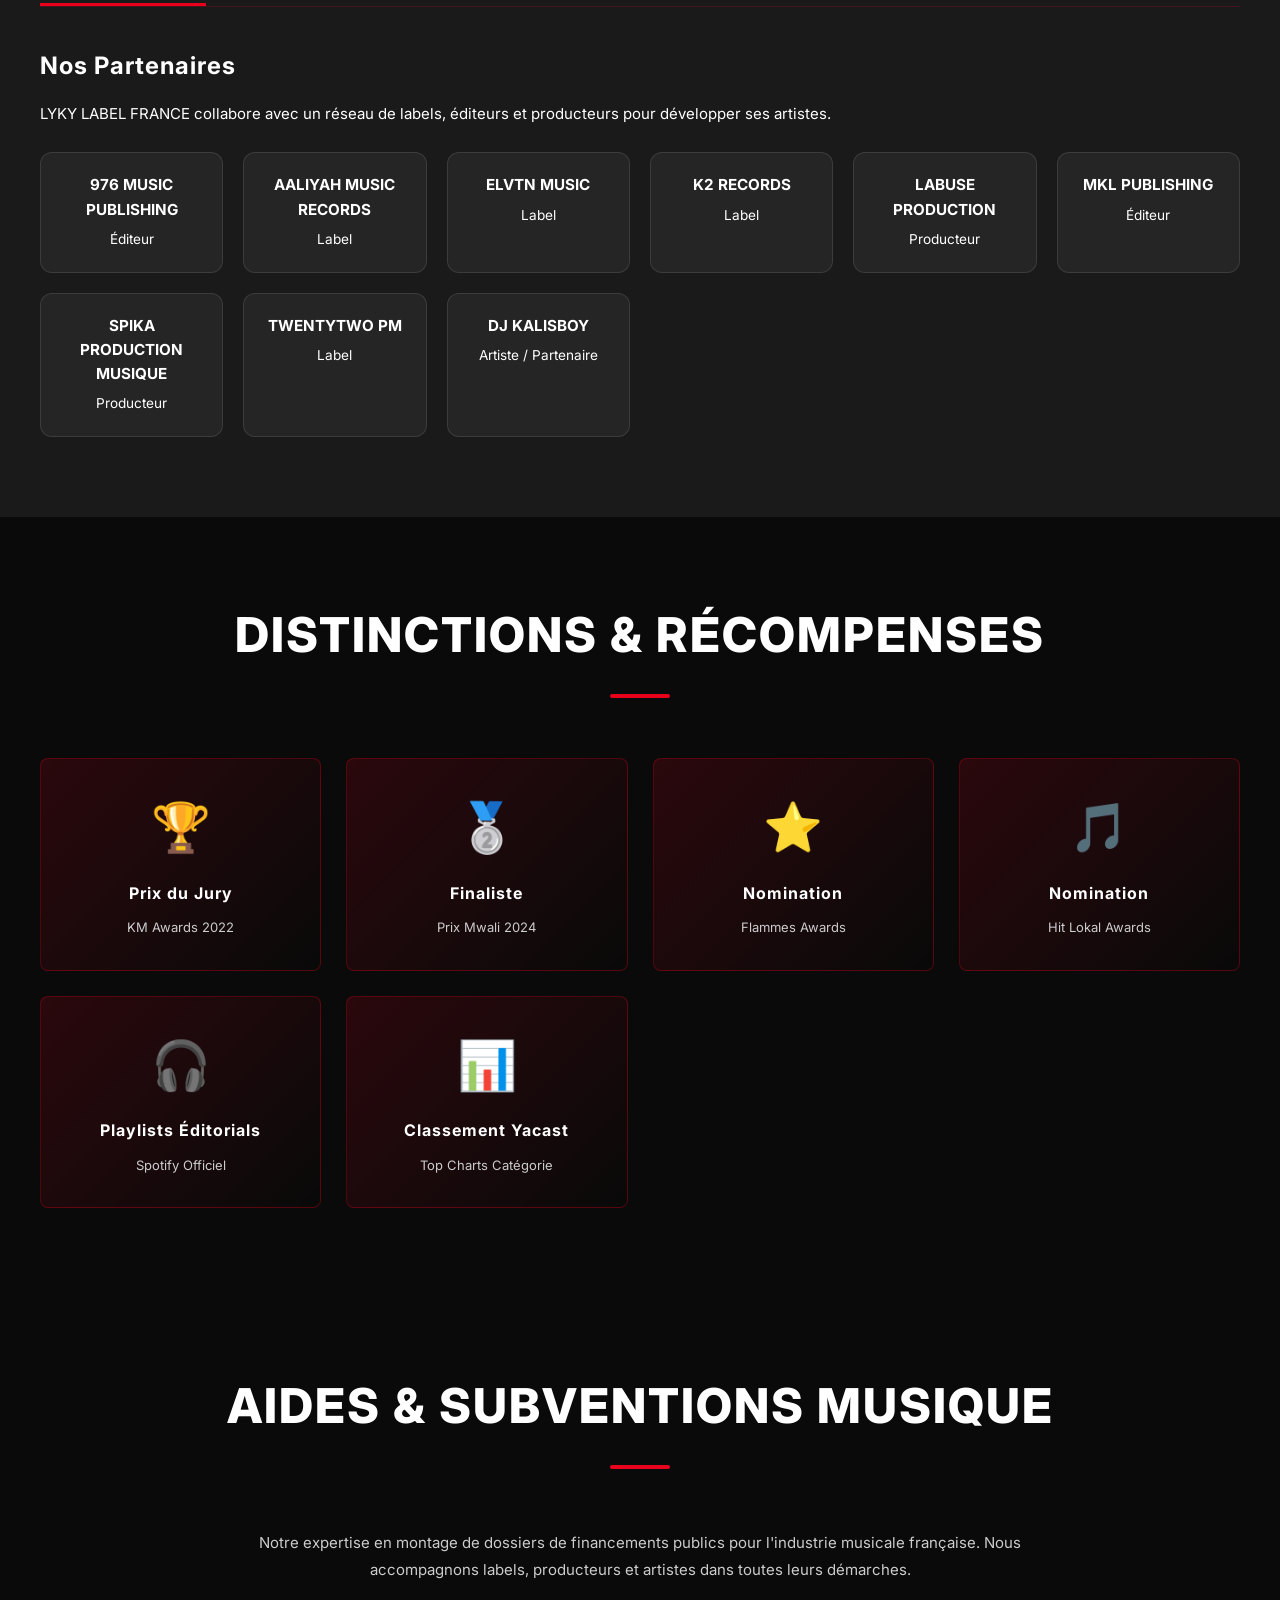
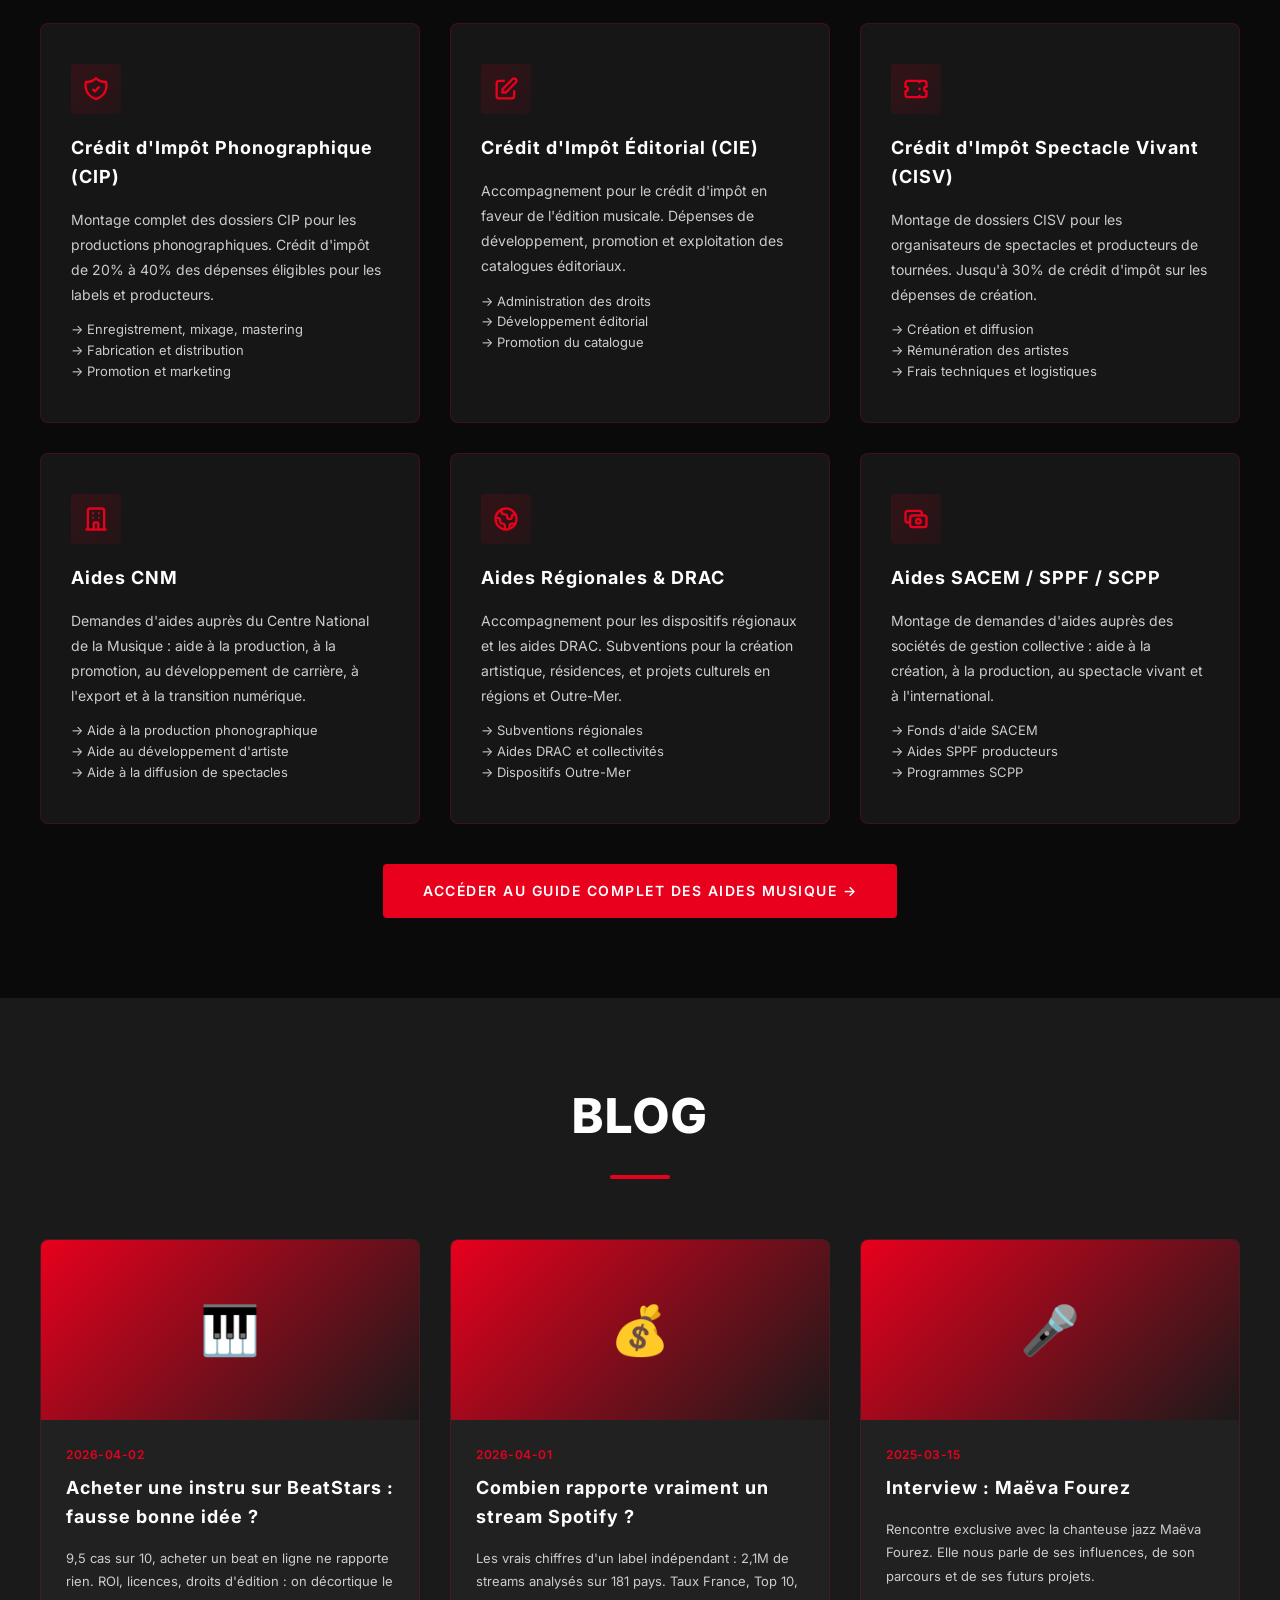
==== commit addae3d0: "Update index.html feat: ajout Dominik Coco en gestion de droits (MKL PUBLISHING)" ====
--- a/index.html
+++ b/index.html
@@ -1907,6 +1907,12 @@
                                 <p style="font-size:0.7rem;margin:4px 0 0;font-style:italic;">En partenariat avec <span style="color:var(--primary-red);font-weight:600;">ELVTN MUSIC</span></p>
                             </div>
                             <div class="roster-card">
+                                <img src="https://image-cdn-fa.spotifycdn.com/image/ab67616100005174de17f2979a1cc847eab668ba" alt="Dominik Coco" style="width:70px;height:70px;border-radius:50%;object-fit:cover;margin:0 auto 15px;display:block;">
+                                <h4 style="margin:0 0 8px;font-size:0.95rem;color:var(--gold);">Dominik Coco</h4>
+                                <p style="margin:0 0 5px;font-size:0.8rem;"><a href="https://open.spotify.com/artist/7K5jCHfQQ9zScJPzPZj9sz" target="_blank" style="color:#1DB954;text-decoration:none;"><svg width="16" height="16" viewBox="0 0 24 24" fill="#1DB954" style="vertical-align:middle;margin-right:4px;"><circle cx="12" cy="12" r="12"/><path d="M16.5 15.8c-.2 0-.4-.1-.5-.2-2.1-1.3-4.8-1.6-7.9-.9-.3.1-.6-.1-.7-.4-.1-.3.1-.6.4-.7 3.4-.8 6.4-.4 8.8 1 .3.2.4.5.2.8-.1.2-.3.4-.3.4zm1.3-2.9c-.2 0-.4-.1-.6-.2-2.4-1.5-6.1-1.9-8.9-1-.3.1-.7-.1-.8-.4-.1-.3.1-.7.4-.8 3.2-1 7.3-.5 10 1.2.3.2.4.6.2.9-.2.2-.3.3-.3.3zm.1-3c-2.8-1.6-7.3-1.8-9.9-.9-.4.1-.8-.1-.9-.5-.1-.4.1-.8.5-.9 3-.9 7.9-.7 11.1 1.1.4.2.5.7.3 1-.2.2-.7.3-1.1.2z" fill="white"/></svg> Spotify</a></p>
+                                <p style="margin:0;font-size:0.75rem;color:rgba(255,255,255,0.5);">En partenariat avec <span style="color:var(--primary-red);font-weight:600;">MKL PUBLISHING</span></p>
+                            </div>
+                            <div class="roster-card">
                                 <div style="width:70px;height:70px;border-radius:50%;background:linear-gradient(135deg,var(--primary-red),var(--gold));margin:0 auto 15px;"></div>
                                 <h4>Dory</h4>
                                 <span style="color:var(--text-secondary);font-size:0.8rem;">—</span>
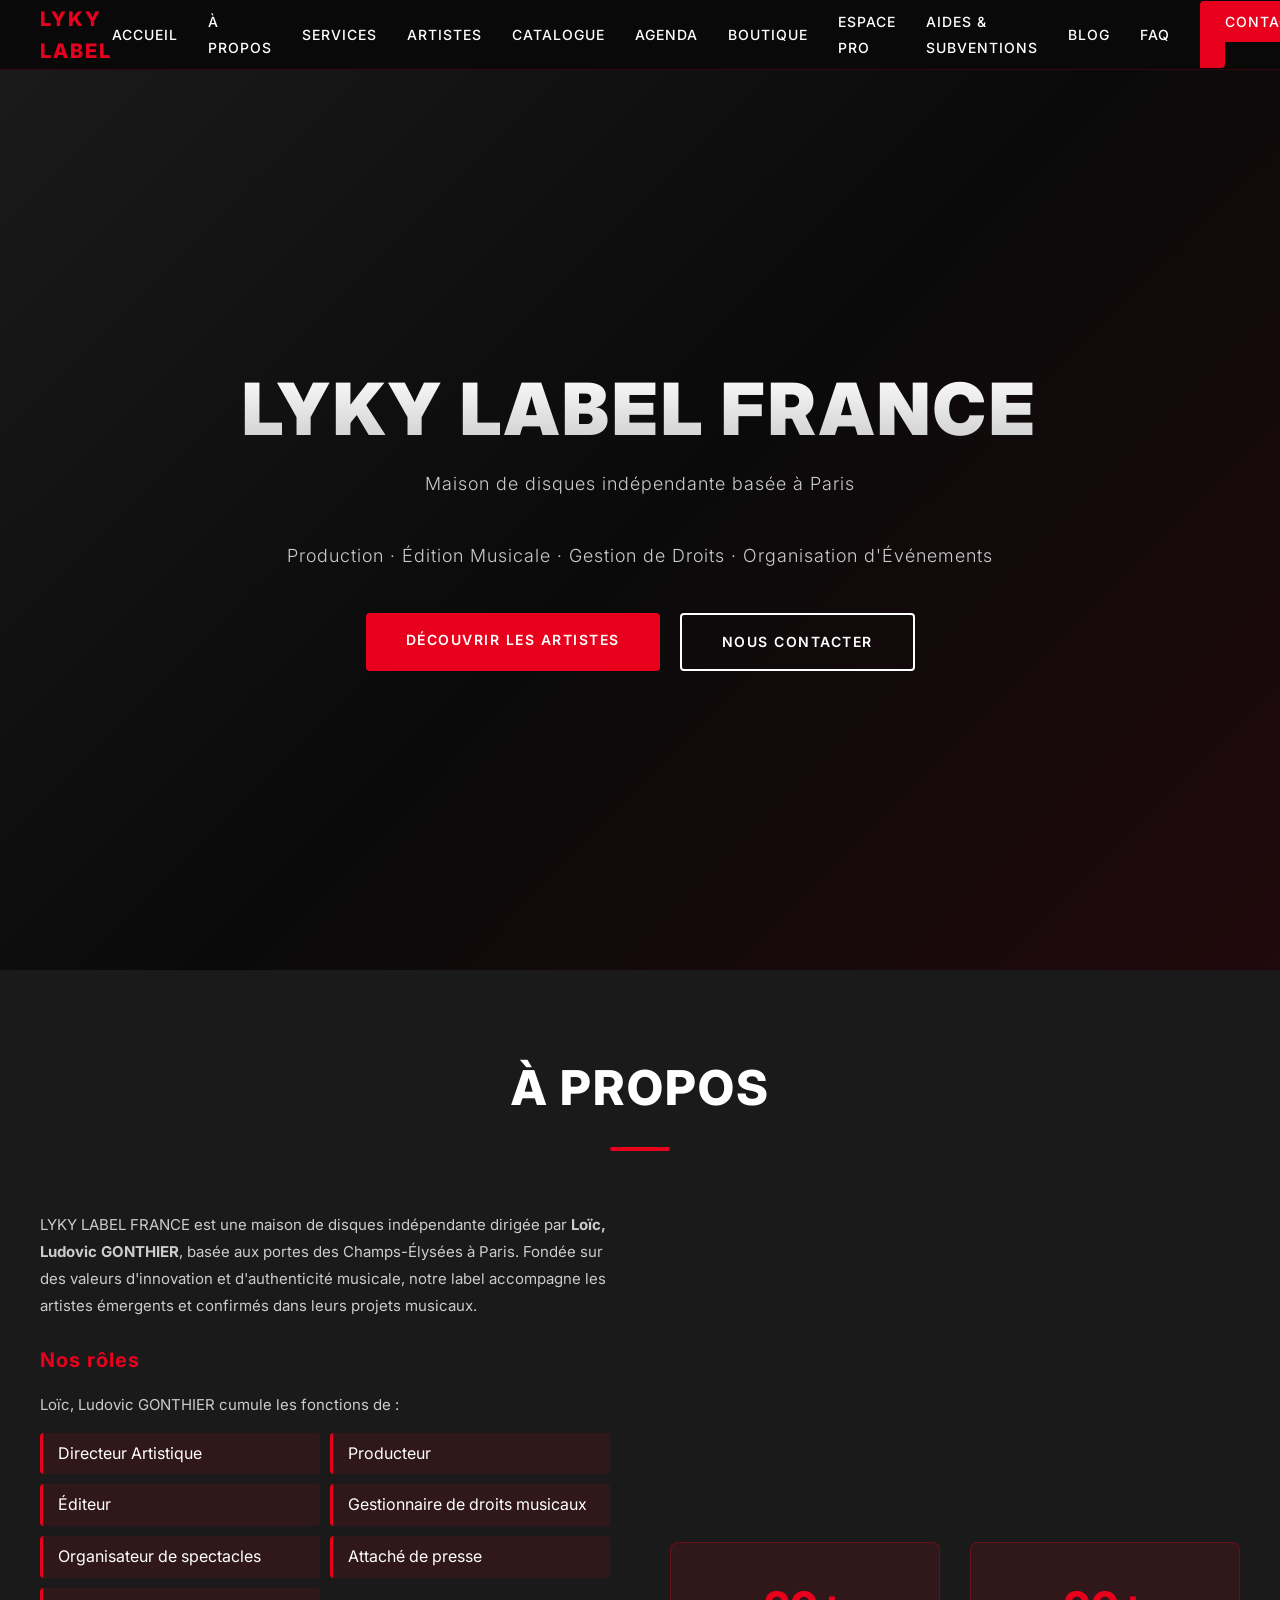
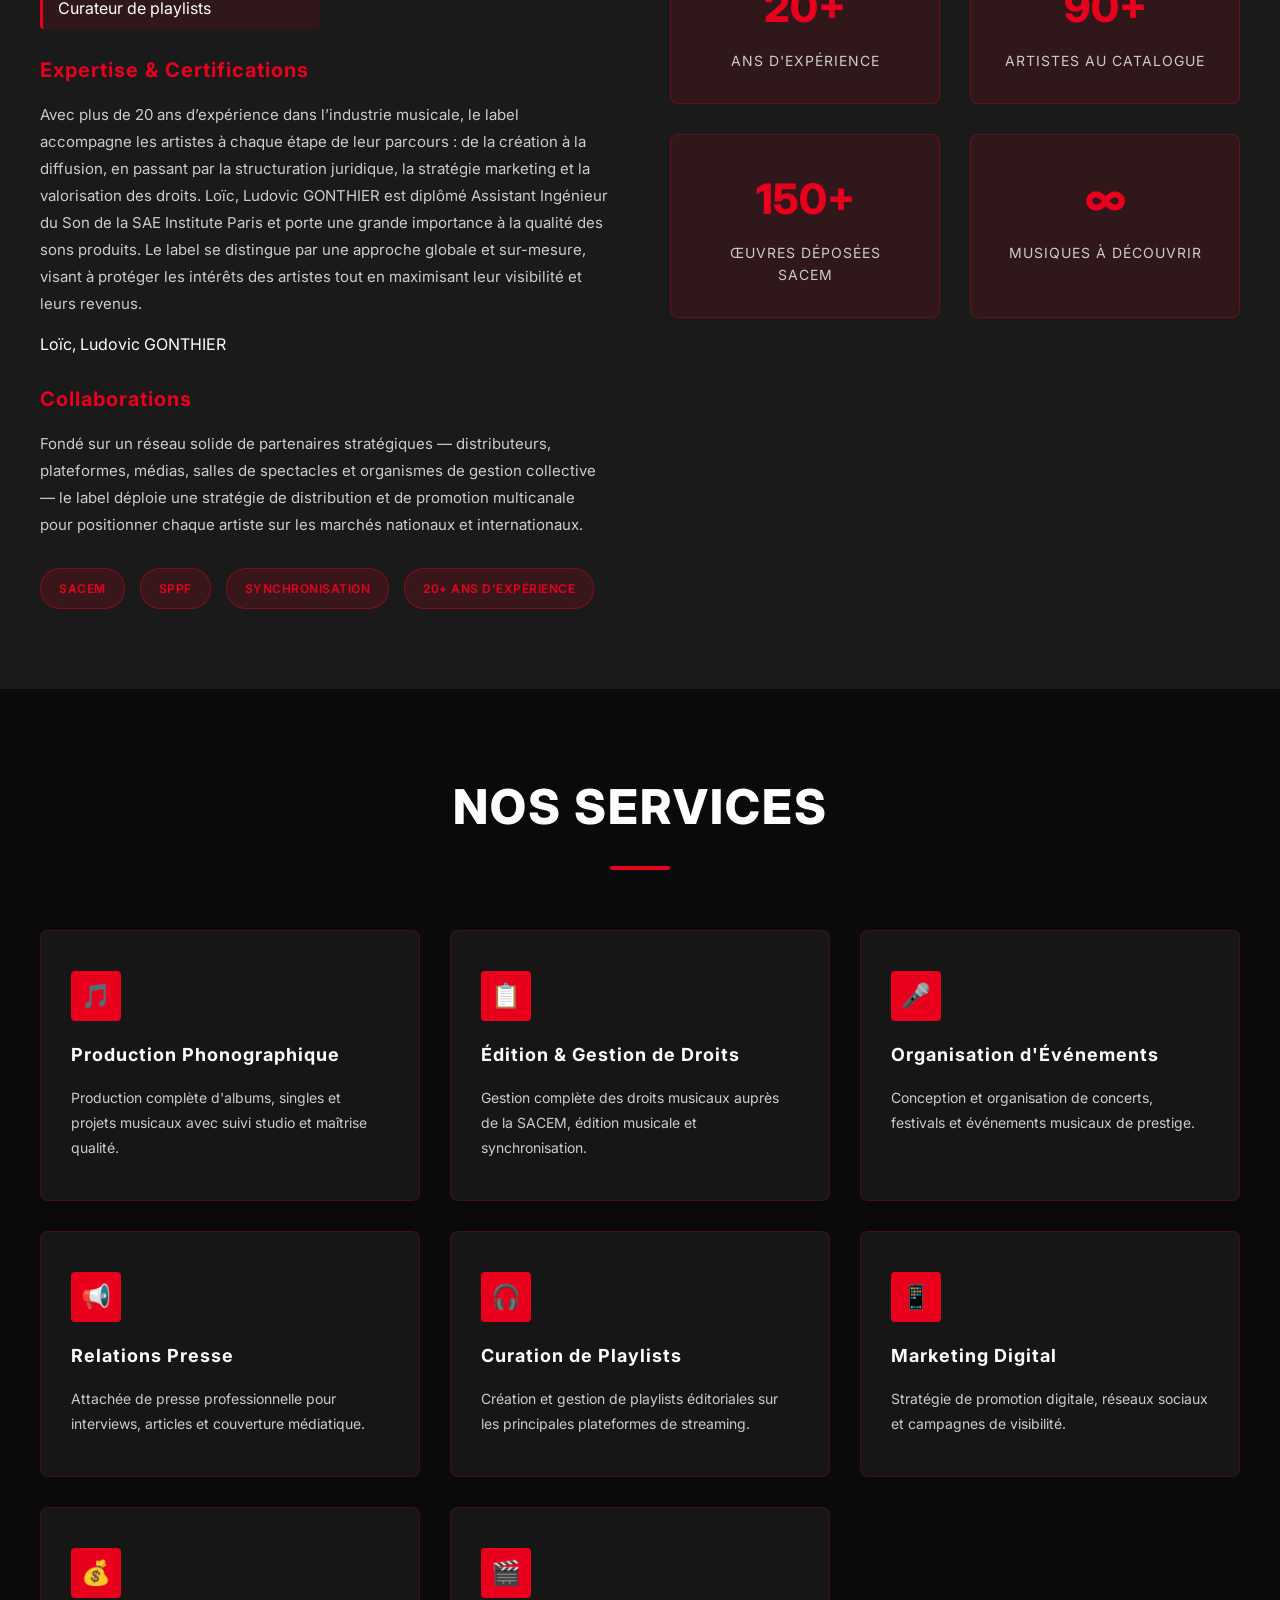
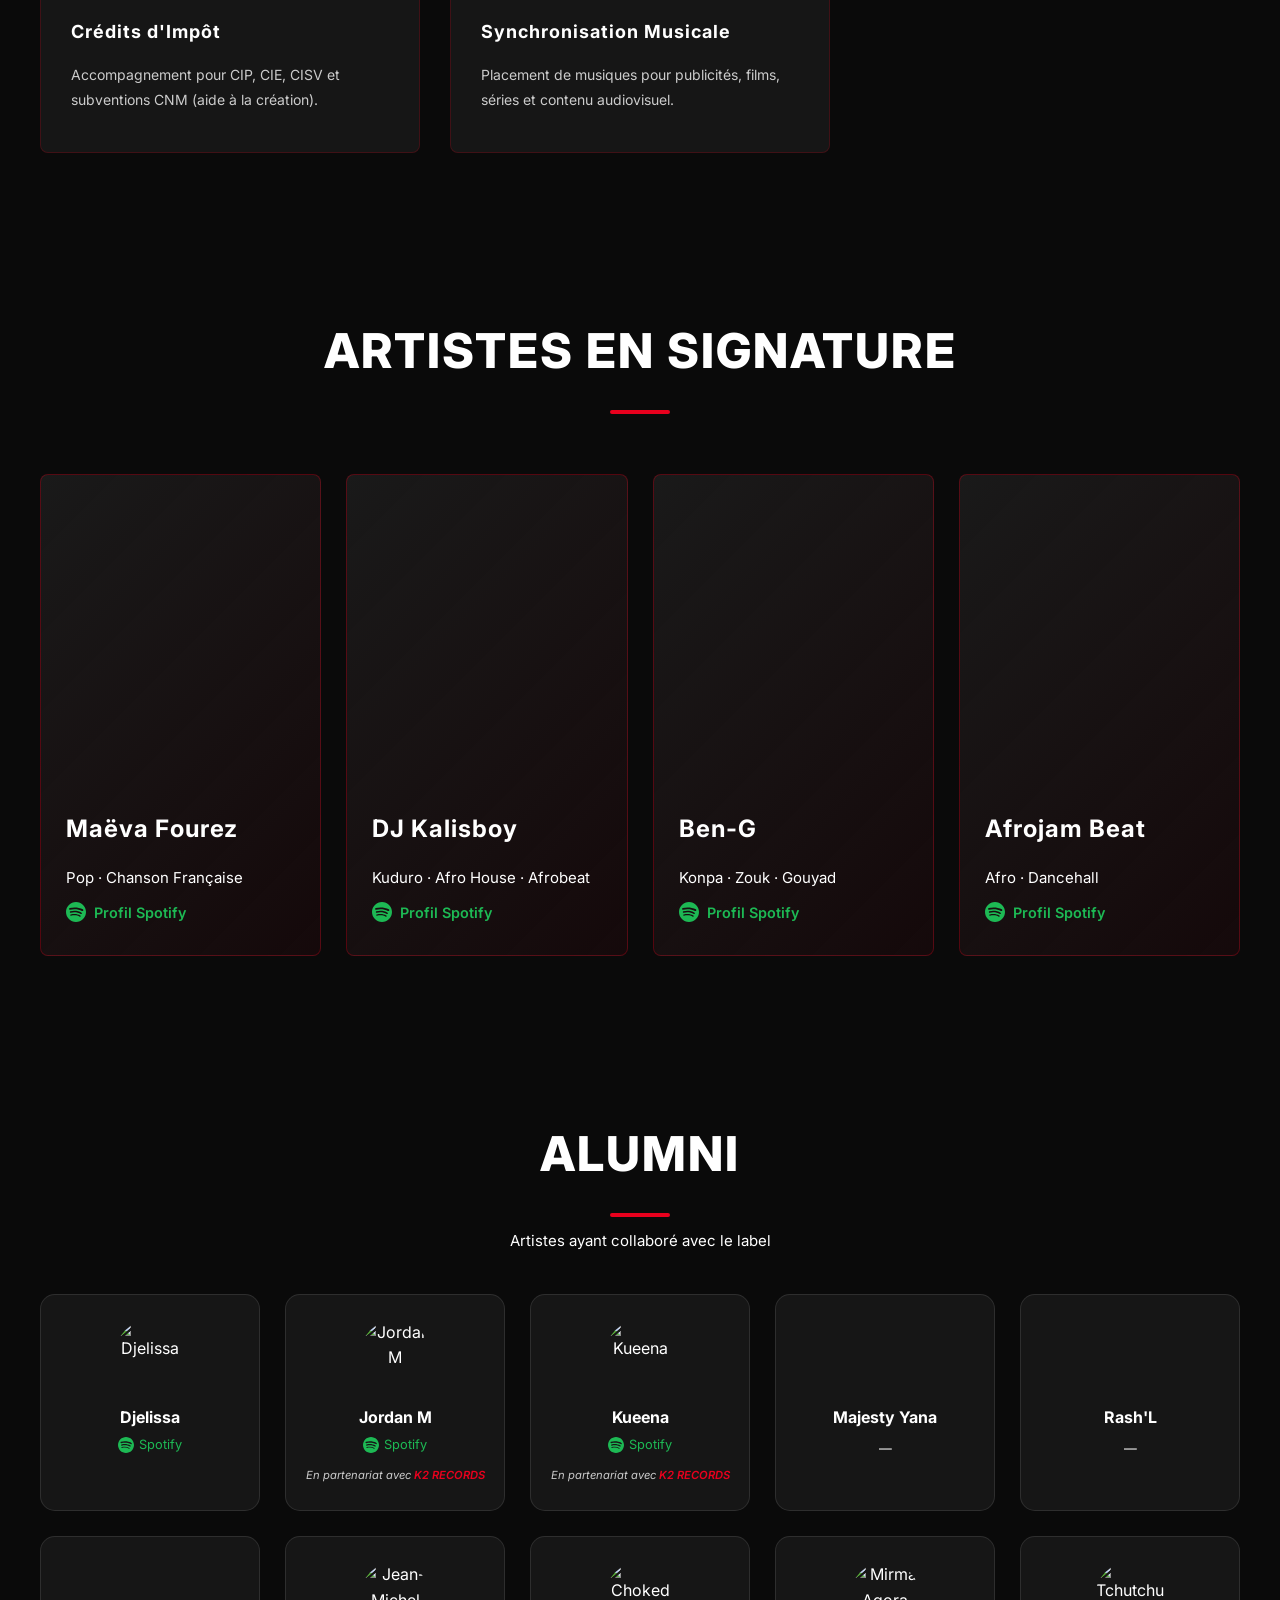
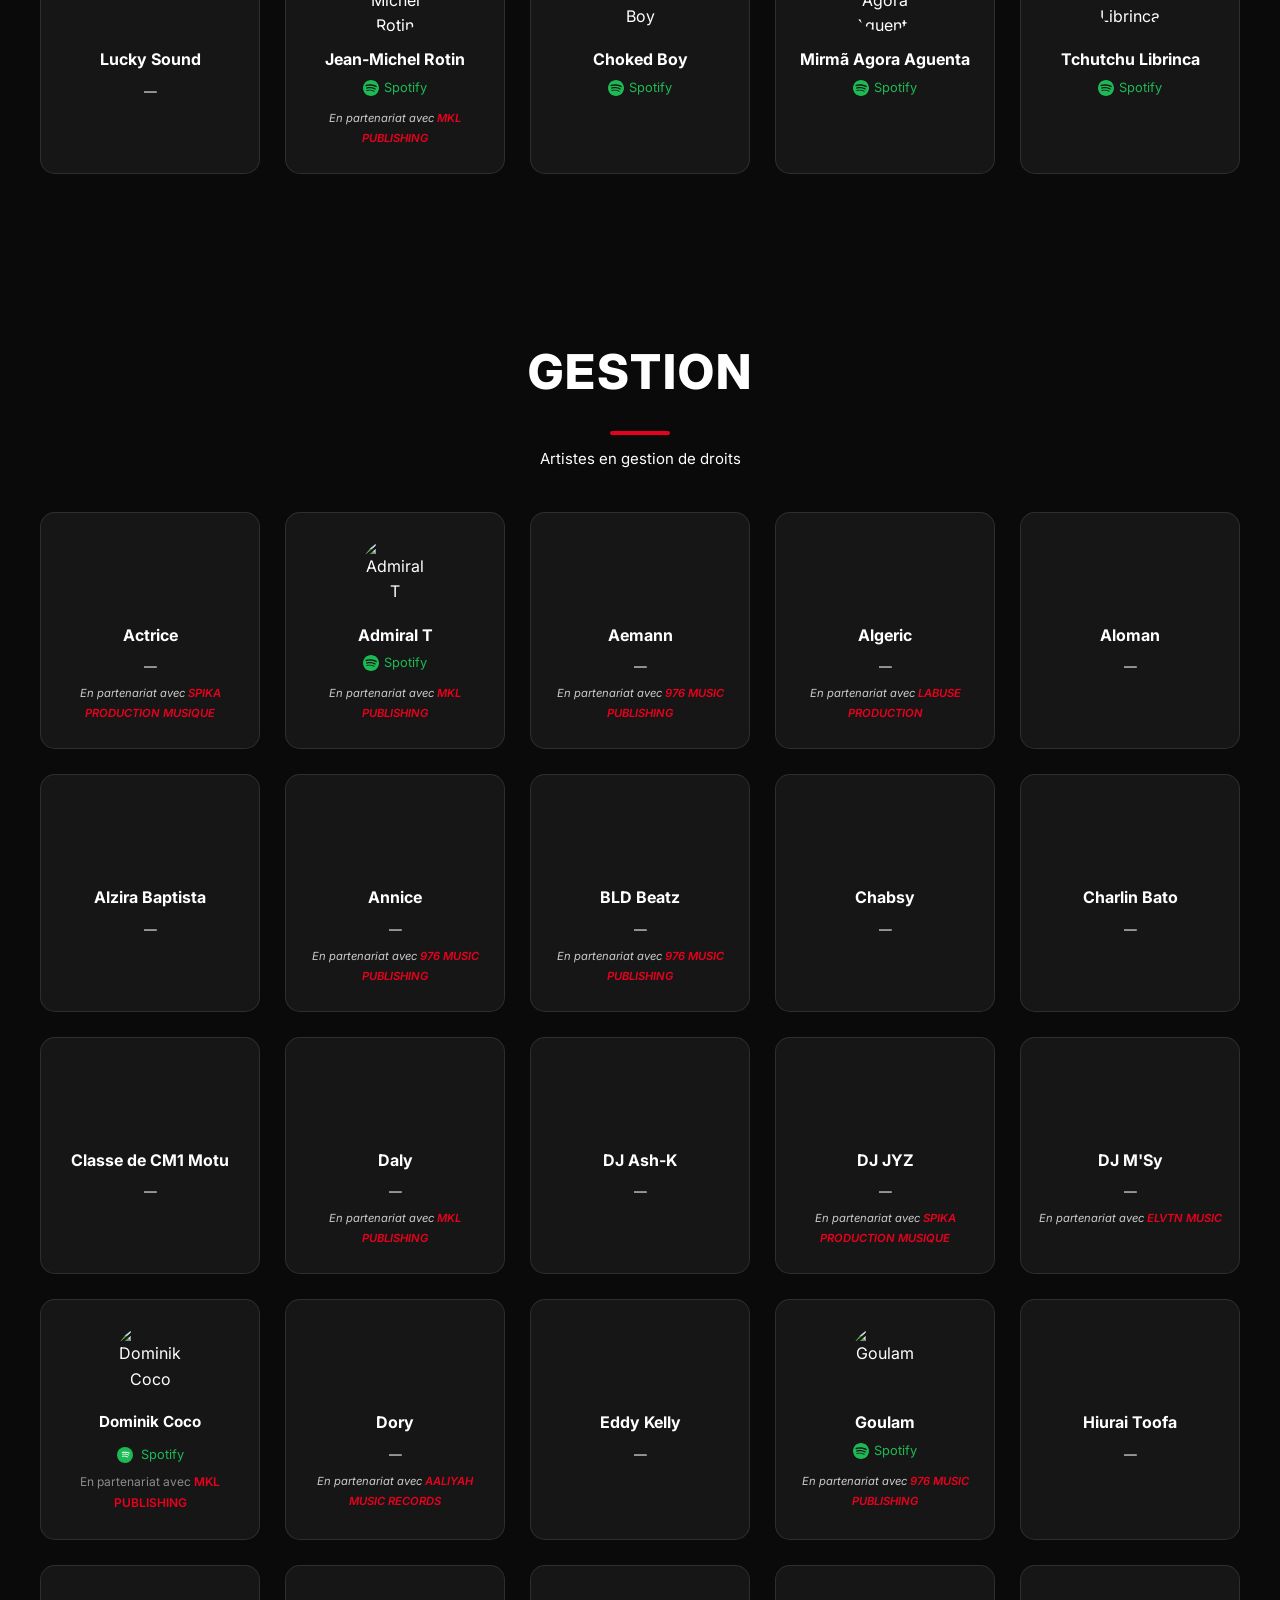
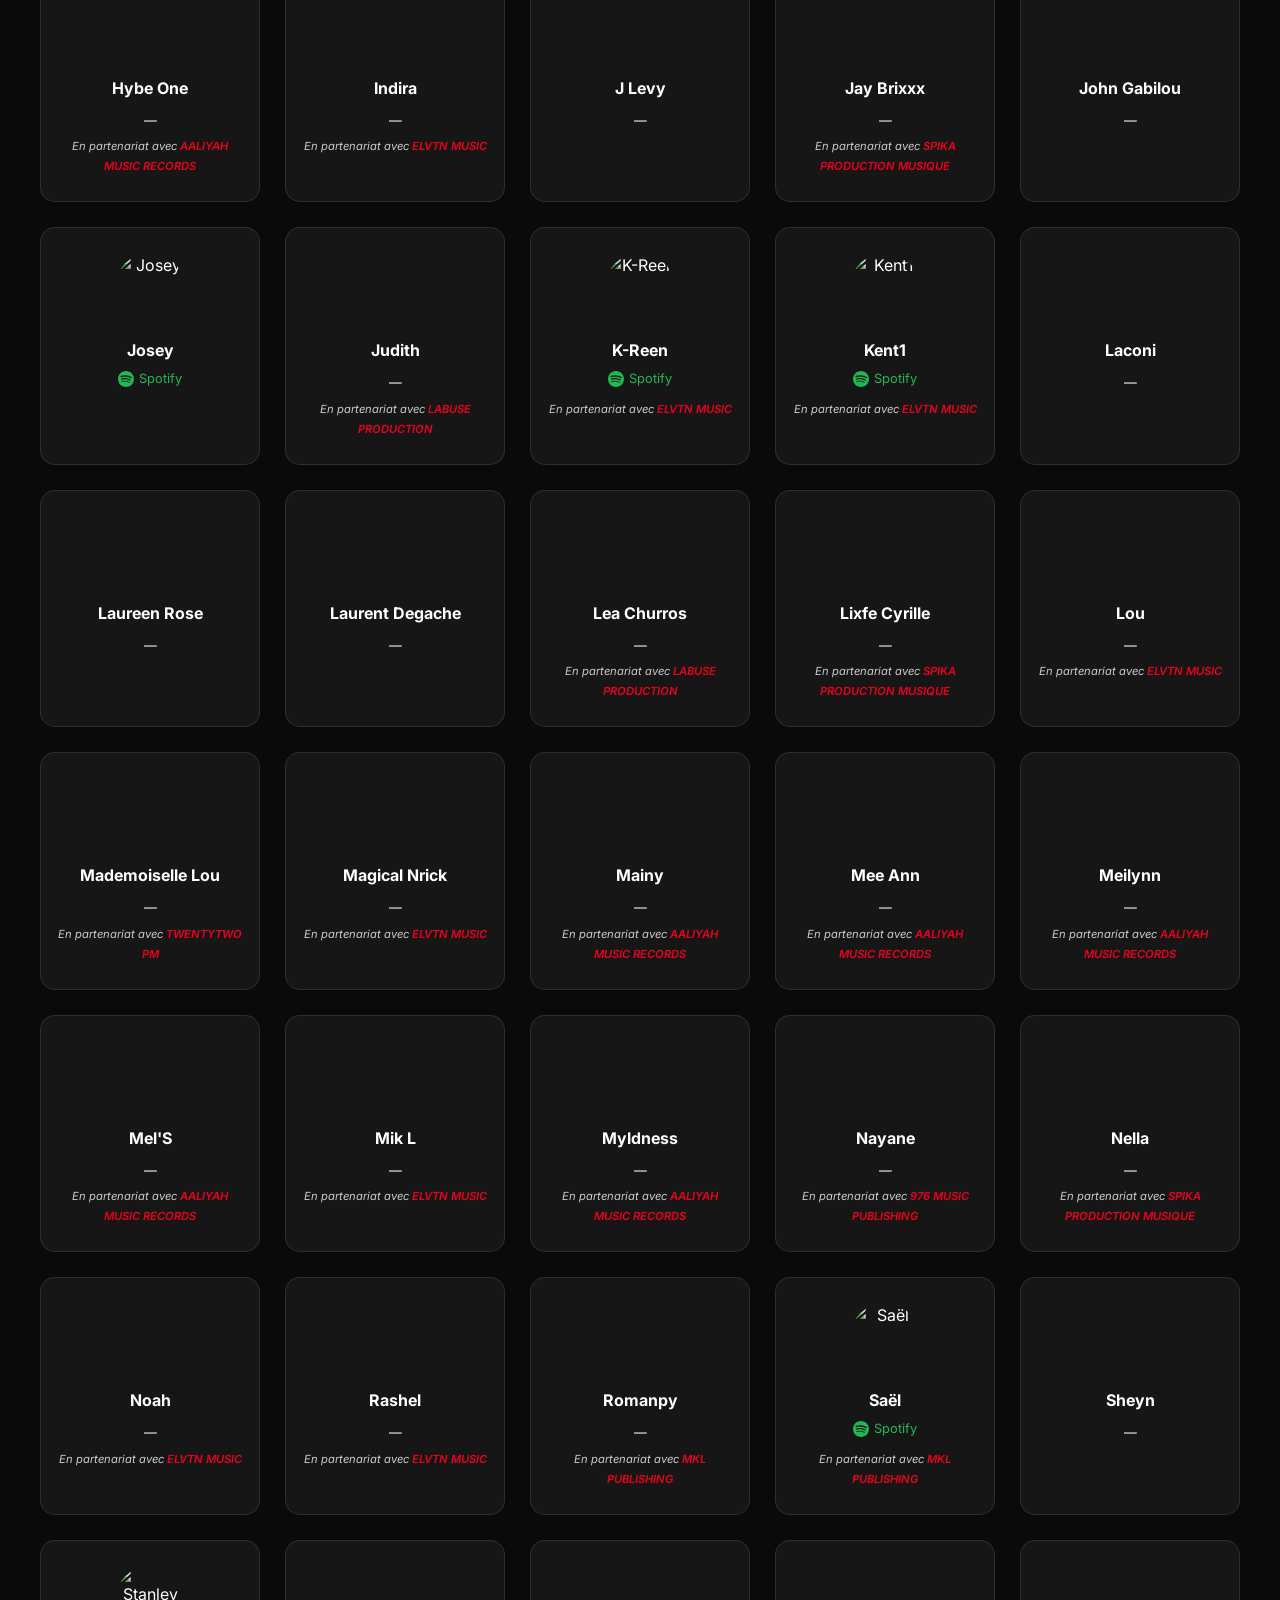
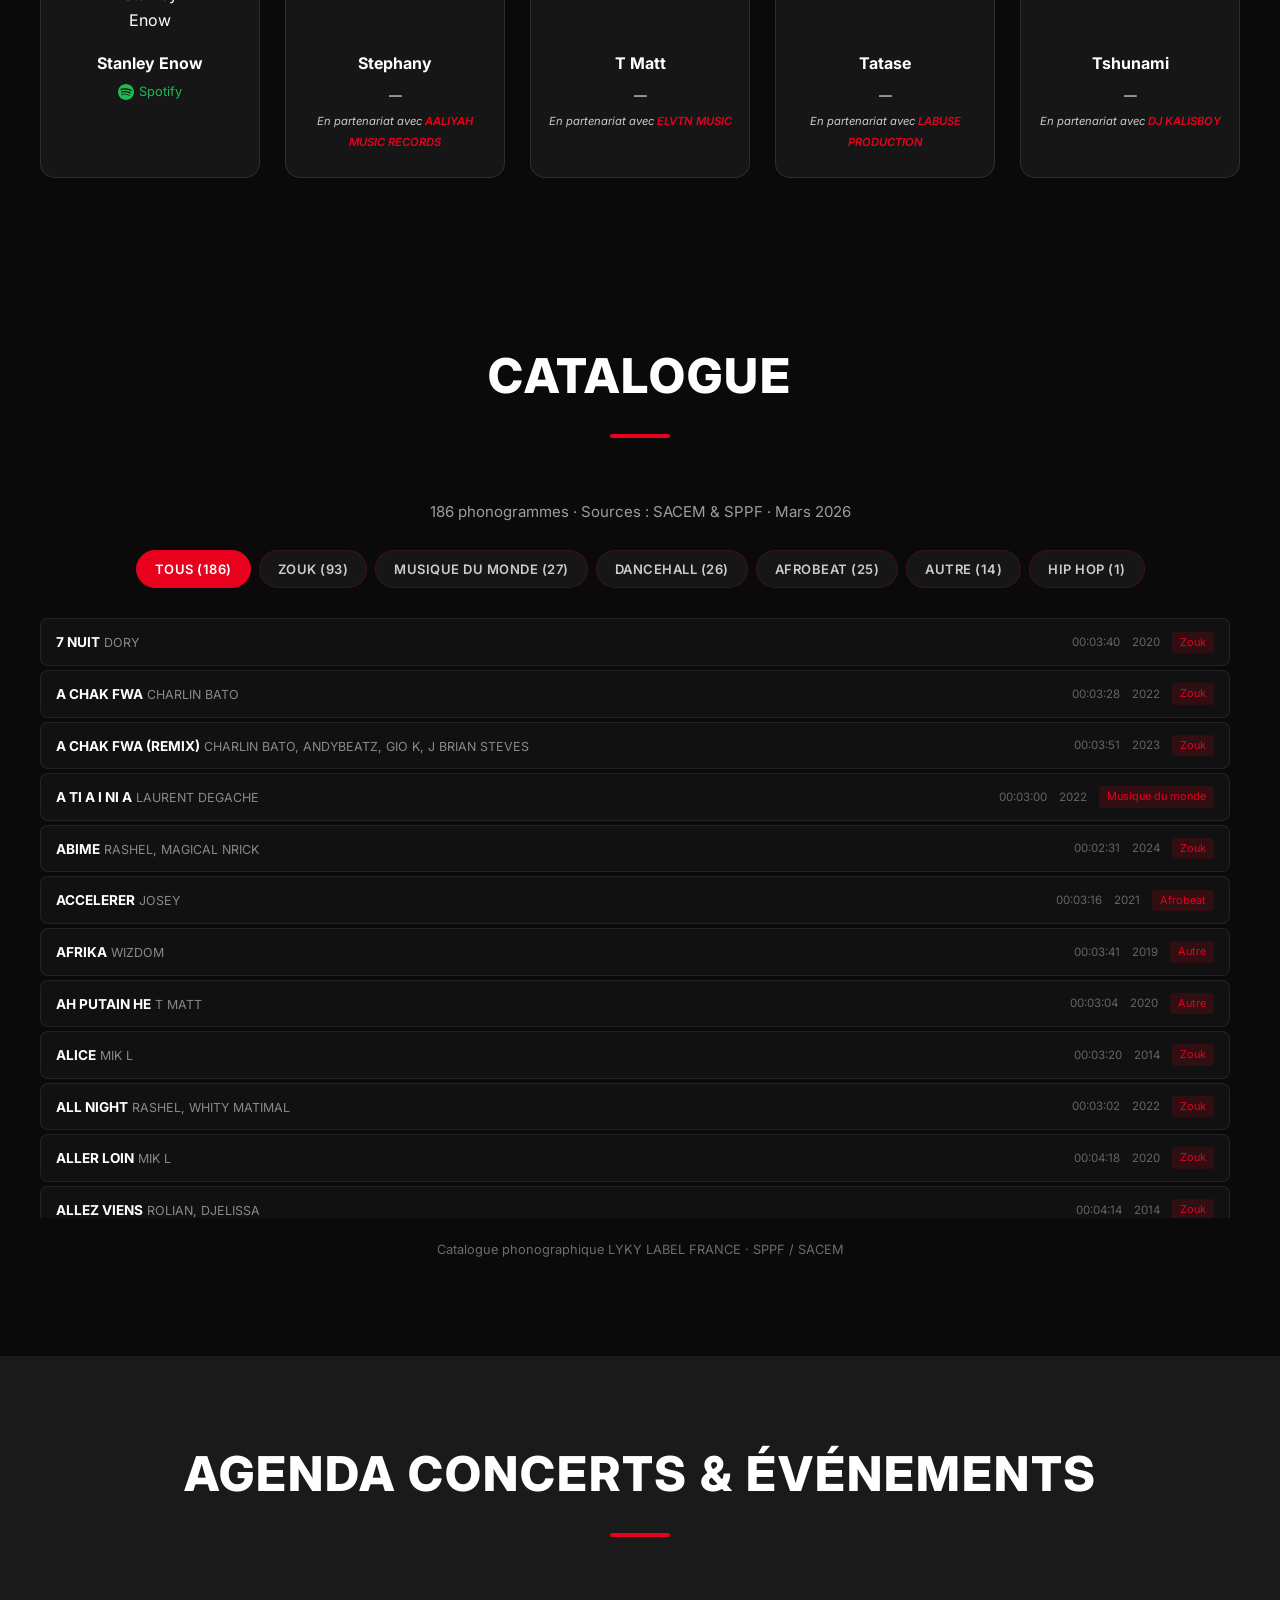
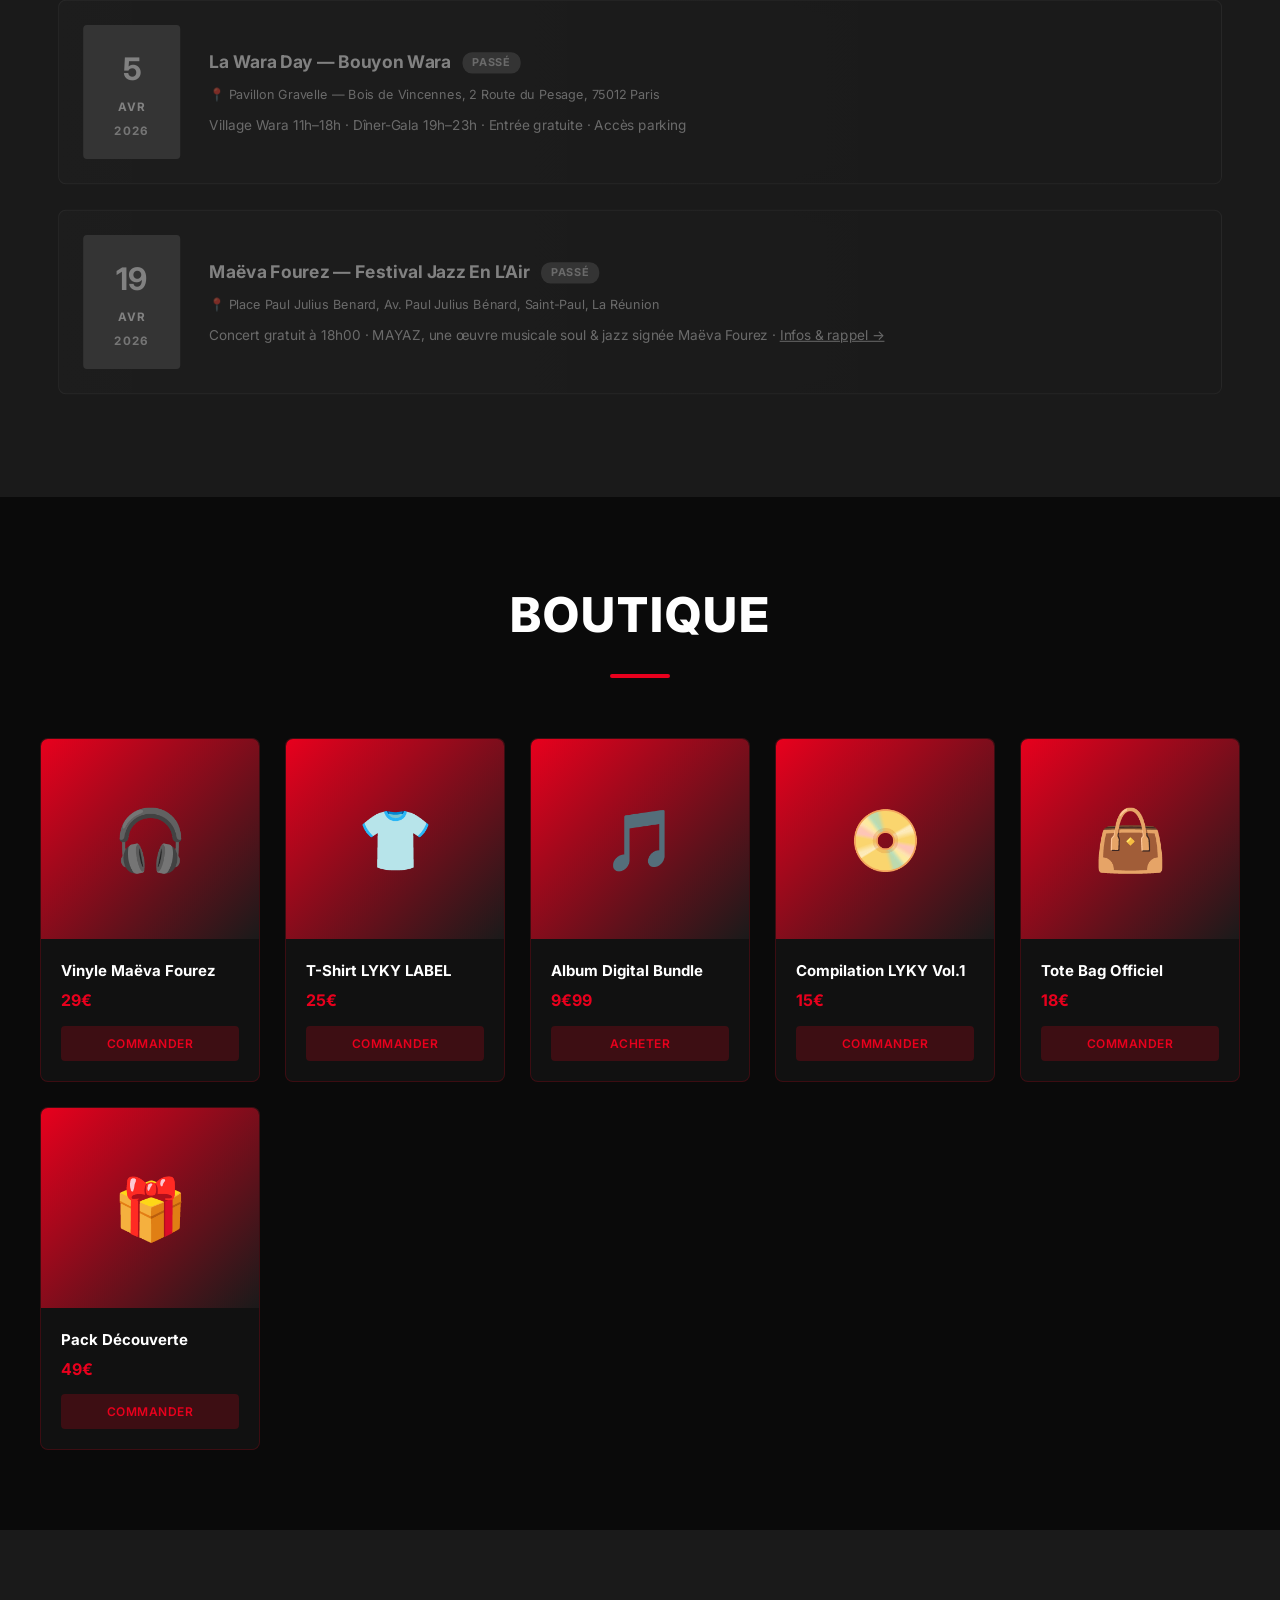
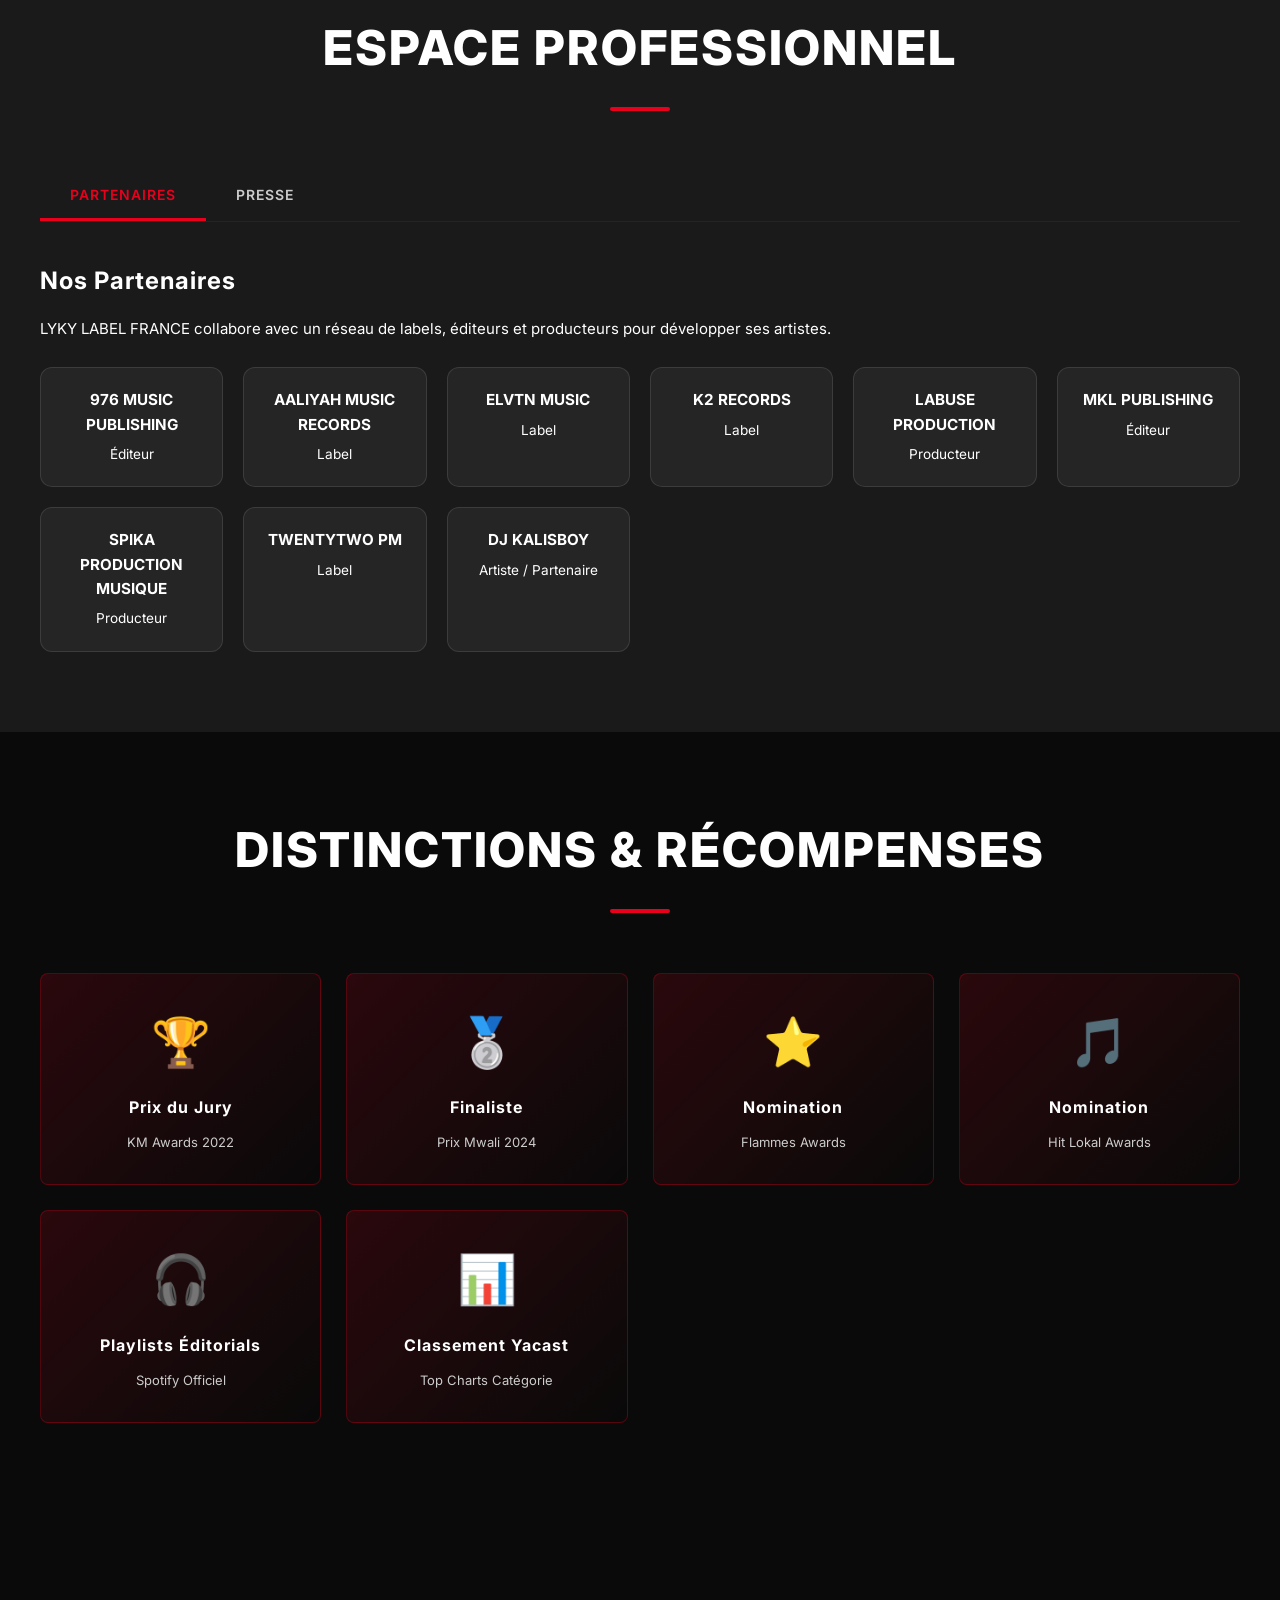
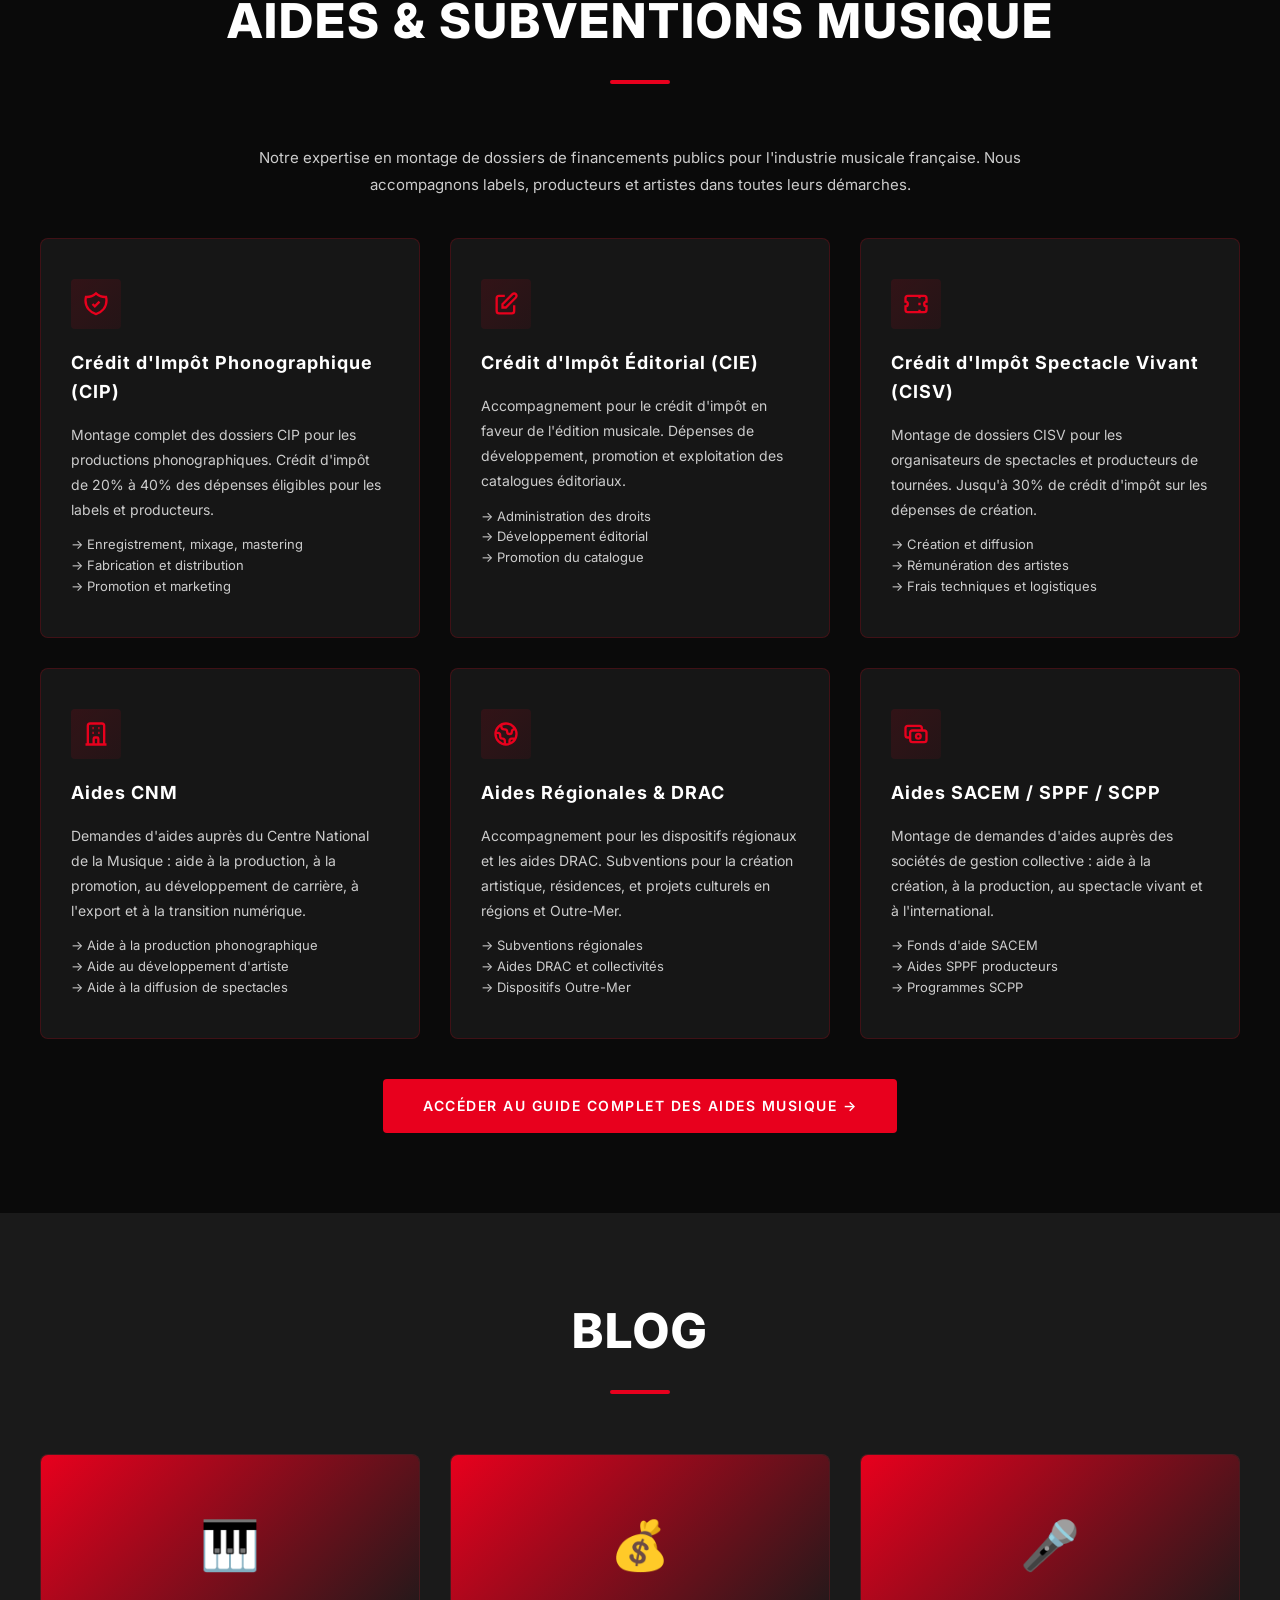
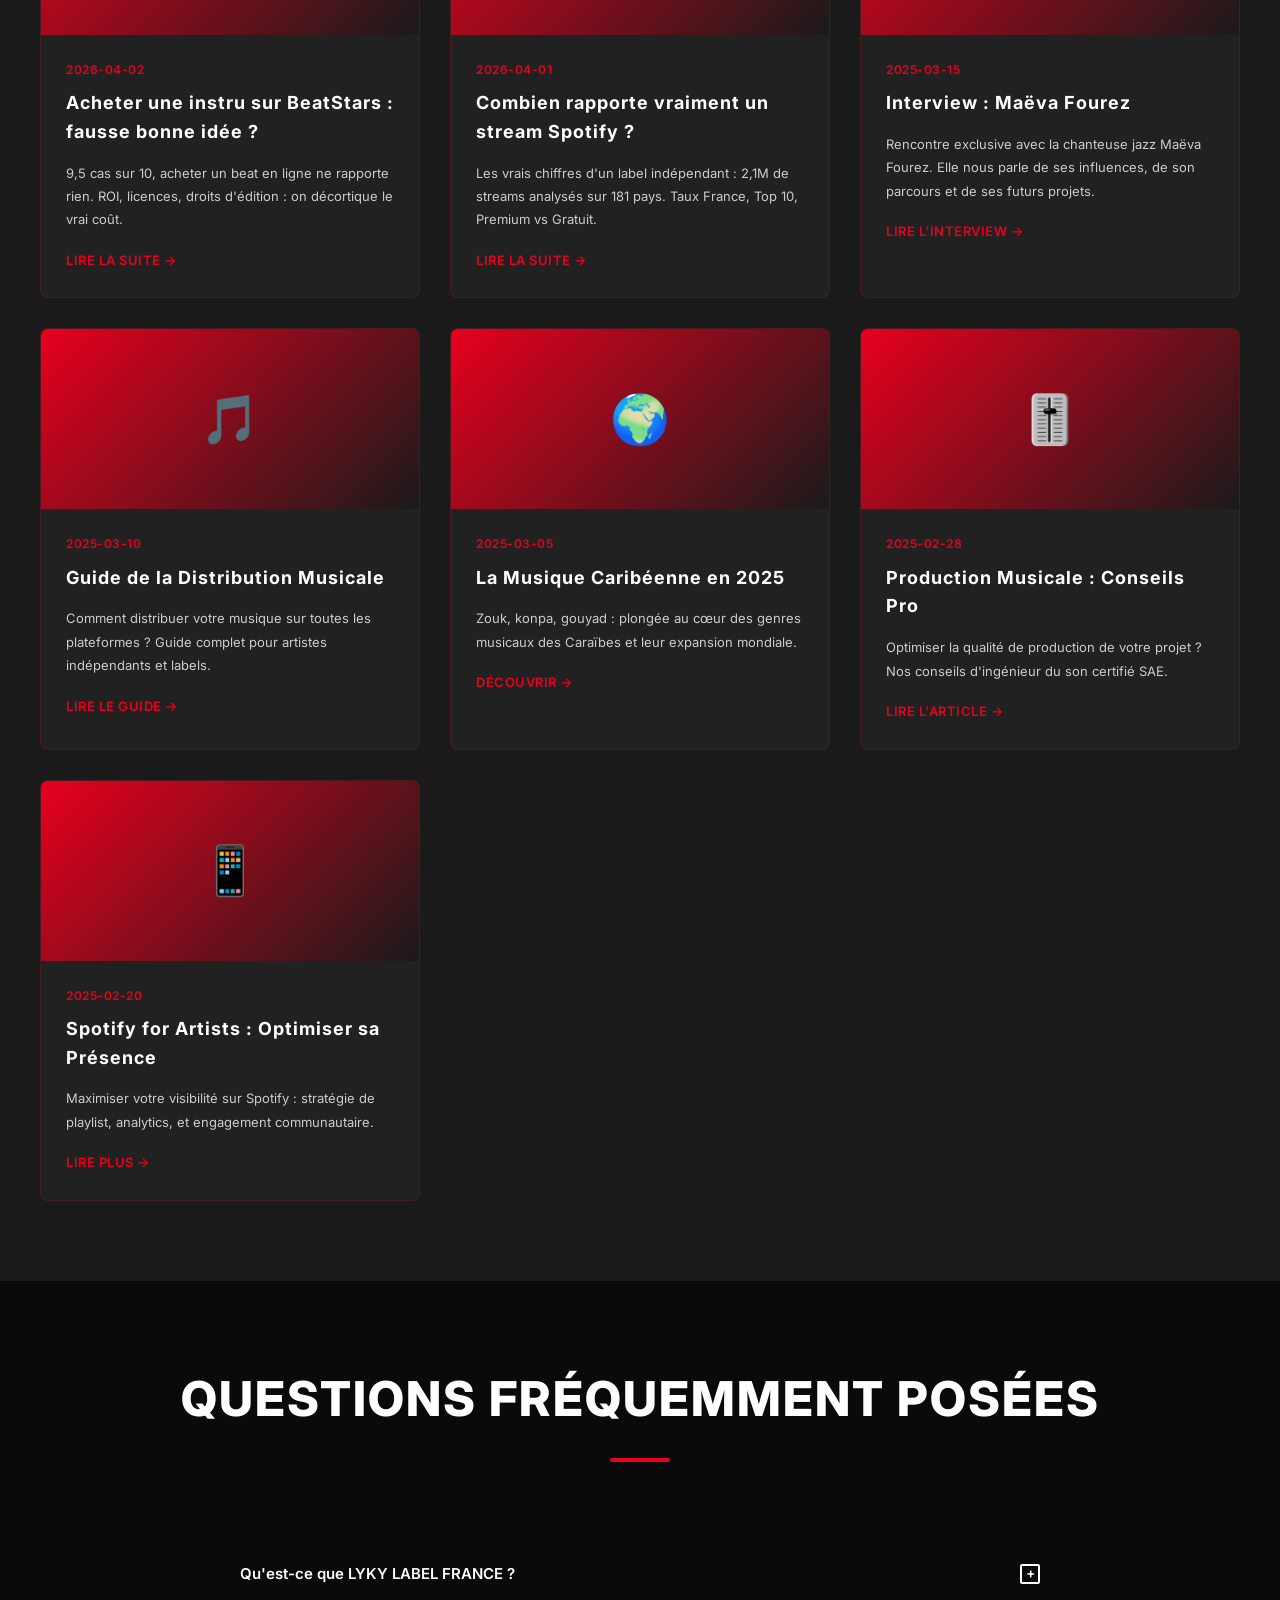
==== commit c31c17dc: "Update index.html feat: catalogue 186 phonogrammes avec filtres par genre musical (SACEM/SPPF)" ====
--- a/index.html
+++ b/index.html
@@ -2150,162 +2150,36 @@
                 </div>
             </section>
 
-<section id="catalogue" class="scroll-reveal">
-        <h2>Catalogue SACEM & SPPF</h2>
-        <p style="text-align: center; color: var(--gray-text); margin-bottom: 10px;">152 œuvres SACEM · 186 phonogrammes SPPF · 97 vidéoclips</p>
-        <div class="catalogue-filters">
-            <button class="filter-btn active" data-filter="all">Tous</button>
-            <button class="filter-btn" data-filter="chant">Chant</button>
-            <button class="filter-btn" data-filter="jazz">Jazz</button>
-            <button class="filter-btn" data-filter="instrumental">Instrumental</button>
+<section id="catalogue" class="dark-section">
+        <div class="container">
+            <h2 class="section-title">Catalogue</h2>
+            <p style="text-align:center;color:rgba(255,255,255,0.6);margin-bottom:25px;">186 phonogrammes &middot; Sources : SACEM &amp; SPPF &middot; Mars 2026</p>
+            <div class="filter-buttons" style="display:flex;flex-wrap:wrap;gap:8px;justify-content:center;margin-bottom:30px;">
+                <button class="filter-btn active" data-filter="all">Tous (186)</button><button class="filter-btn" data-filter="zouk">Zouk (93)</button><button class="filter-btn" data-filter="musique-du-monde">Musique du monde (27)</button><button class="filter-btn" data-filter="dancehall">Dancehall (26)</button><button class="filter-btn" data-filter="afrobeat">Afrobeat (25)</button><button class="filter-btn" data-filter="autre">Autre (14)</button><button class="filter-btn" data-filter="hip-hop">Hip Hop (1)</button>
+            </div>
+            <div style="max-height:600px;overflow-y:auto;padding-right:10px;" id="catalogue-list"></div>
+            <p style="text-align:center;margin-top:20px;font-size:0.8rem;color:rgba(255,255,255,0.4);">Catalogue phonographique LYKY LABEL FRANCE &middot; SPPF / SACEM</p>
         </div>
-        <div class="catalogue-grid" id="catalogue-grid">
-            <div class="track-card" data-genre="chant">
-                <div class="track-cover">♪</div>
-                <h4>Au Delà De Tout</h4>
-                <div class="track-artist">Maëva Fourez</div>
-                <div class="track-meta">Chant · SACEM</div>
-            </div>
-            <div class="track-card" data-genre="chant">
-                <div class="track-cover">♪</div>
-                <h4>Dans Le Silence</h4>
-                <div class="track-artist">Maëva Fourez</div>
-                <div class="track-meta">Chant · SACEM</div>
-            </div>
-            <div class="track-card" data-genre="chant">
-                <div class="track-cover">♪</div>
-                <h4>Ça Ira</h4>
-                <div class="track-artist">Maëva Fourez</div>
-                <div class="track-meta">Chant · SACEM</div>
-            </div>
-            <div class="track-card" data-genre="chant">
-                <div class="track-cover">♪</div>
-                <h4>Cantar</h4>
-                <div class="track-artist">Maëva Fourez</div>
-                <div class="track-meta">Chant · SACEM</div>
-            </div>
-            <div class="track-card" data-genre="instrumental">
-                <div class="track-cover">♪</div>
-                <h4>Ambulância</h4>
-                <div class="track-artist">DJ Kalisboy</div>
-                <div class="track-meta">Instrumental · SACEM</div>
-            </div>
-            <div class="track-card" data-genre="chant">
-                <div class="track-cover">♪</div>
-                <h4>A Salsicha</h4>
-                <div class="track-artist">DJ Kalisboy</div>
-                <div class="track-meta">Chant · SACEM</div>
-            </div>
-            <div class="track-card" data-genre="chant">
-                <div class="track-cover">♪</div>
-                <h4>Ano Novo</h4>
-                <div class="track-artist">DJ Kalisboy</div>
-                <div class="track-meta">Chant · SACEM</div>
-            </div>
-            <div class="track-card" data-genre="chant">
-                <div class="track-cover">♪</div>
-                <h4>Companhia</h4>
-                <div class="track-artist">DJ Kalisboy</div>
-                <div class="track-meta">Chant · SACEM</div>
-            </div>
-            <div class="track-card" data-genre="chant">
-                <div class="track-cover">♪</div>
-                <h4>Vou E Mwen Vem</h4>
-                <div class="track-artist">Ben-G</div>
-                <div class="track-meta">Chant · SACEM</div>
-            </div>
-            <div class="track-card" data-genre="chant">
-                <div class="track-cover">♪</div>
-                <h4>Si Tu Veux De Moi</h4>
-                <div class="track-artist">Ben-G</div>
-                <div class="track-meta">Chant · SACEM</div>
-            </div>
-            <div class="track-card" data-genre="chant">
-                <div class="track-cover">♪</div>
-                <h4>A Mes Côtés</h4>
-                <div class="track-artist">Lauret Clément</div>
-                <div class="track-meta">Chant · SACEM</div>
-            </div>
-            <div class="track-card" data-genre="chant">
-                <div class="track-cover">♪</div>
-                <h4>A Vélo</h4>
-                <div class="track-artist">DJ M Sy</div>
-                <div class="track-meta">Chant · SACEM</div>
-            </div>
-            <div class="track-card" data-genre="chant">
-                <div class="track-cover">♪</div>
-                <h4>Abîme</h4>
-                <div class="track-artist">Enrick Maillot</div>
-                <div class="track-meta">Chant · SACEM</div>
-            </div>
-            <div class="track-card" data-genre="chant">
-                <div class="track-cover">♪</div>
-                <h4>Addict</h4>
-                <div class="track-artist">Jay Brixxx</div>
-                <div class="track-meta">Chant · SACEM</div>
-            </div>
-            <div class="track-card" data-genre="chant">
-                <div class="track-cover">♪</div>
-                <h4>Aghira</h4>
-                <div class="track-artist">Aemann</div>
-                <div class="track-meta">Chant · SACEM</div>
-            </div>
-            <div class="track-card" data-genre="chant">
-                <div class="track-cover">♪</div>
-                <h4>Babs Bunny</h4>
-                <div class="track-artist">Majesty Yana</div>
-                <div class="track-meta">Chant · SACEM</div>
-            </div>
-            <div class="track-card" data-genre="instrumental">
-                <div class="track-cover">♪</div>
-                <h4>Baby Boy</h4>
-                <div class="track-artist">Laconi</div>
-                <div class="track-meta">Instrumental · SACEM</div>
-            </div>
-            <div class="track-card" data-genre="chant">
-                <div class="track-cover">♪</div>
-                <h4>Baki Na Wam</h4>
-                <div class="track-artist">Berlando Joel</div>
-                <div class="track-meta">Chant · SACEM</div>
-            </div>
-            <div class="track-card" data-genre="chant">
-                <div class="track-cover">♪</div>
-                <h4>Rashel</h4>
-                <div class="track-artist">Rashel</div>
-                <div class="track-meta">Chant · SPPF</div>
-            </div>
-            <div class="track-card" data-genre="chant">
-                <div class="track-cover">♪</div>
-                <h4>Kueena</h4>
-                <div class="track-artist">Kueena</div>
-                <div class="track-meta">Chant · SACEM</div>
-            </div>
-            <div class="track-card" data-genre="chant">
-                <div class="track-cover">♪</div>
-                <h4>Ain't Got The Flowers</h4>
-                <div class="track-artist">Maëva Fourez</div>
-                <div class="track-meta">Chant · SACEM</div>
-            </div>
-            <div class="track-card" data-genre="chant">
-                <div class="track-cover">♪</div>
-                <h4>Charlin Bato</h4>
-                <div class="track-artist">Charlin Bato</div>
-                <div class="track-meta">Chant · SPPF</div>
-            </div>
-            <div class="track-card" data-genre="chant">
-                <div class="track-cover">♪</div>
-                <h4>Djelissa</h4>
-                <div class="track-artist">Djelissa</div>
-                <div class="track-meta">Chant · SPPF</div>
-            </div>
-            <div class="track-card" data-genre="chant">
-                <div class="track-cover">♪</div>
-                <h4>Rolian</h4>
-                <div class="track-artist">Rolian</div>
-                <div class="track-meta">Chant · SPPF</div>
-            </div>
-        </div>
-        <p style="text-align: center; margin-top: 20px; color: var(--gray-text); font-size: 13px;">Extraits du catalogue · Membre SACEM n°1663898 · Membre SPPF · SNEP · EIFEIL · ASCAP · SOCAN</p>
+        <script>
+        (function(){
+            var T=[["7 NUIT","DORY","Zouk","00:03:40","2020"],["A CHAK FWA","CHARLIN BATO","Zouk","00:03:28","2022"],["A CHAK FWA (REMIX)","CHARLIN BATO, ANDYBEATZ, GIO K, J BRIAN STEVES","Zouk","00:03:51","2023"],["A TI A I NI A","LAURENT DEGACHE","Musique du monde","00:03:00","2022"],["ABIME","RASHEL, MAGICAL NRICK","Zouk","00:02:31","2024"],["ACCELERER","JOSEY","Afrobeat","00:03:16","2021"],["AFRIKA","WIZDOM","Autre","00:03:41","2019"],["AH PUTAIN HE","T MATT","Autre","00:03:04","2020"],["ALICE","MIK L","Zouk","00:03:20","2014"],["ALL NIGHT","RASHEL, WHITY MATIMAL","Zouk","00:03:02","2022"],["ALLER LOIN","MIK L","Zouk","00:04:18","2020"],["ALLEZ VIENS","ROLIAN, DJELISSA","Zouk","00:04:14","2014"],["AMBIANCE A LA COTIERE","JOSEY","Autre","00:04:01","2022"],["AMBULANCIA (AFROBEAT)","DJ BLACK SPYGO, DJ KALISBOY","Autre","00:03:20","2024"],["AMOR","CHABSY, MC DY","Zouk","00:02:30","2024"],["AN TCHE MWEN","DORY","Autre","00:03:59","2016"],["AN TI DOUSE (DJ CHARLAN REMIX 2","STEPHANY, MAINY, DJ CHARLAN","Zouk","00:03:36","2021"],["APETAHI","MANAARII MARUHI","Autre","00:04:07","2023"],["APPELLE MOI","BORGIA","Zouk","00:04:05","2023"],["ASSIZ A OU LA","WIZDOM","Autre","00:04:38","2019"],["AVEC LE TEMPS","JMAX, CHABSY","Zouk","00:03:08","2022"],["AYMIE (EXTEND)","MIK L, DJ LUKA","Zouk","00:05:57","2021"],["AYMIE (REPONSE A TAYC)","MIK L","Zouk","00:04:18","2020"],["BAD LOVE","STEPHANY, MAINY","Zouk","00:03:41","2019"],["BAD LYRICS","ROMANPY","Autre","00:02:20","2013"],["BAE","ROMANPY","Autre","00:03:02","2021"],["BEAT DO TIK TOK","DJ KALISBOY","Autre","00:01:38","2022"],["BEBE","LEA CHURROS, RM N PROD, VARAINE BEN","Zouk","00:02:57","2021"],["BONOBO","ALOMAN","Autre","00:02:50","2013"],["C EST PAR L ENCRE DE TON COEUR","JOHN GABILOU, GABRIEL LEWIS","Musique du monde","00:03:35","2021"],["CASSE QUE LE BAS","T MATT","Dancehall","00:03:41","2016"],["CE SOIR (EDIT)","T MATT","Zouk","00:03:48","2020"],["CETTE NUIT","ROMANPY","Dancehall","00:03:08","2021"],["CHERIE","MAINY","Zouk","00:04:35","2018"],["COEUR EN DANGER","MAINY","Zouk","00:03:40","2018"],["COLLE TOI A MOI","SWE, MAIKO, JORDAN M","Zouk","00:03:40","2015"],["COPILOTE","ROMANPY","Dancehall","00:03:22","2020"],["COUP DE GUEULE","JOSEY","Afrobeat","00:03:46","2022"],["DAIMA","KUEENA","Zouk","00:03:26","2022"],["DANS MON MAIN (EXTENDED)","WIZDOM","Musique du monde","00:04:01","2019"],["DANS SES YEUX","MAINY","Zouk","00:03:05","2018"],["DANSE","ROMANPY","Dancehall","00:02:45","2021"],["DEMARRER","MAINY","Zouk","00:03:06","2022"],["DEPOSER LES ARMES","DJ FLOZIO, JORDAN M","Zouk","00:04:27","2018"],["DESTINEE","MEE ANN","Zouk","00:03:54","2017"],["DILEMME","DORY","Zouk","00:04:17","2017"],["DIPLOME","JOSEY","Afrobeat","00:04:12","2016"],["DIS MOI LOVE EN CHANTANT","WEENA TEMAURI","Autre","00:04:41","2020"],["DIVISER","MAINY","Zouk","00:03:01","2022"],["DOUCEUR","RASHEL","Zouk","00:02:48","2023"],["DOUDOU","MAINY","Zouk","00:03:49","2014"],["DSL (DESOLE)","MAINY, MEL S","Zouk","00:03:30","2013"],["ENCORE","AINA QUACH, CHABSY","Zouk","00:03:06","2023"],["FAUX 2 FAUX (EDIT)","T MATT","Dancehall","00:03:47","2018"],["FELEE","T MATT","Dancehall","00:03:27","2018"],["FOLLOW ME","STANLEY ENOW","Afrobeat","00:03:37","2016"],["FROTTER","T MATT","Dancehall","00:03:50","2017"],["GABRIELLA","ROMANPY","Dancehall","00:02:38","2021"],["GAZA VYBZ","ROMANPY","Dancehall","00:02:14","2013"],["HEIN PERE","STANLEY ENOW","Afrobeat","00:03:52","2016"],["HORS DU TIME","WIZDOM","Musique du monde","00:03:19","2016"],["ICI","WIZDOM","Musique du monde","00:04:02","2021"],["INTRO","T MATT","Dancehall","00:04:14","2016"],["INTRODUCTION DJ W","MAINY","Zouk","00:02:03","2018"],["IRREMPLACABLE","RASHEL","Zouk","00:02:52","2021"],["JE SUIS REVENUE","JOSEY","Afrobeat","00:02:55","2022"],["JE T ATTIRE","DOC J, DJELISSA","Zouk","00:03:39","2014"],["JE TE CHERCHE","DJELISSA","Zouk","00:04:42","2013"],["JE TE KALA PAS","JOSEY","Afrobeat","00:02:47","2023"],["JUSQU AU BOUT DU MONDE","MARVIN, LEA CHURROS","Zouk","00:03:33","2024"],["JUSTE NOUS","MAINY","Zouk","00:04:09","2021"],["KAFRINE","JONA, BEN G","Zouk","00:04:04","2016"],["KOLE","CHARLIN BATO","Zouk","00:03:31","2020"],["KOM DAB","T MATT","Dancehall","00:02:28","2019"],["L OISEAU DES OCEANS","TEIVA LC, TIARE TETOE","Musique du monde","00:03:29","2020"],["LA FETE","STANLEY ENOW","Afrobeat","00:03:56","2019"],["LA KOULER","WIZDOM","Musique du monde","00:03:38","2019"],["LA VERITE","JOSEY, 2BOY","Afrobeat","00:03:33","2020"],["LAGE CHA","CHARLIN BATO","Zouk","00:03:41","2021"],["LAISSE MOI","INDIRA, DJ M SY","Zouk","00:03:05","2023"],["LAISSE TOI ALLER","LEA CHURROS, RM N PROD","Zouk","00:03:45","2022"],["LAISSE TOMBER","MAINY","Zouk","00:03:30","2023"],["LE MONDE EST MECHANT","JOSEY","Afrobeat","00:03:30","2022"],["LE SUCRE","BORGIA","Zouk","00:03:26","2022"],["LIONNE","ROMANPY","Dancehall","00:02:44","2018"],["LLAMA","RASHEL","Zouk","00:02:23","2023"],["LUNA","MAINY","Zouk","00:03:31","2020"],["MA MOITIE","JOSEY","Afrobeat","00:03:27","2021"],["MA VIE","LAUREEN ROSE","Zouk","00:03:25","2020"],["METISSAGE","WIZDOM","Musique du monde","00:04:28","2019"],["METISSE","DJ LOF, ROMANPY","Dancehall","00:03:06","2021"],["MON DESTINE","RASHEL","Zouk","00:04:16","2020"],["MON FOND KER","WIZDOM, SEBASTIEN LAURET, THOMAS POUZIN","Musique du monde","00:03:44","2020"],["MON FORCE","WIZDOM, SEBASTIEN LAURET","Musique du monde","00:03:34","2021"],["MON LIMIER","MIK L","Zouk","00:04:07","2022"],["MON PECHE","LYCINAIS JEAN, LEA CHURROS, RM N PROD","Zouk","00:03:28","2022"],["MORE FAYA","ROMANPY","Dancehall","00:03:03","2021"],["MOUVEMENT","DJ LOF, ROMANPY","Dancehall","00:03:30","2019"],["MWEN ENVI","MELODEEK, DJELISSA","Zouk","00:03:45","2021"],["MWEN ENVI (REMIX)","BORGIA","Zouk","00:03:56","2022"],["MY WAY","LOCKO, STANLEY ENOW, TZY PANCHAKO","Afrobeat","00:04:04","2018"],["MY WAY (REMIX)","STANLEY ENOW, DIAMOND PLATNUMZ, ARIEL SHENEY","Autre","00:04:24","2019"],["NA LINGUI YO","HIRO, JOSEY","Afrobeat","00:03:23","2023"],["NA PI PER","WIZDOM","Musique du monde","00:02:56","2019"],["NAPALA","T MATT","Dancehall","00:02:45","2017"],["NE M OUBLIE PAS","JORDAN M","Zouk","00:04:15","2014"],["NE T EN VAS PAS","BEN G, KUEENA","Zouk","00:03:45","2023"],["NE T EN VAS PAS (EXTENDED)","BEN G, KUEENA","Zouk","00:04:19","2023"],["NEYMAR (FREESTYLE)","T MATT","Dancehall","00:02:35","2017"],["NOEL EST LA","HEIMATA KRAUSE","Musique du monde","00:04:16","2019"],["NOTRE HISTOIRE","DJELISSA","Zouk","00:03:59","2018"],["NOTRE HISTOIRE (KONPA VERSION)","DJELISSA, DJ KAN3Z","Zouk","00:03:47","2020"],["NPNG","WIZDOM","Musique du monde","00:03:54","2019"],["NYONGO","STANLEY ENOW","Afrobeat","00:03:30","2022"],["ON S EN BAT LES","T MATT, NOAH LUNSI, LARO","Hip Hop","00:04:03","2018"],["ONLY YOU","CHARLIN BATO","Zouk","00:03:27","2020"],["OUI JE T AIME","SHONY, HYBE ONE","Zouk","00:04:12","2023"],["PA SI MOVE","K REEN, MAINY","Zouk","00:03:56","2016"],["PAR DELA L OCEAN","EDDY KELLY","Musique du monde","00:02:58","2021"],["PARADIS","WIZDOM, SEBASTIEN LAURET, THOMAS POUZIN","Musique du monde","00:04:41","2020"],["PARADIS (IS)","WIZDOM, SEBASTIEN LAURET","Musique du monde","00:04:40","2020"],["PARAPARIPARO","STANLEY ENOW","Afrobeat","00:03:07","2022"],["PAYANKE","WIZDOM","Musique du monde","00:03:57","2021"],["PENALTY","T MATT","Dancehall","00:02:33","2018"],["PENCHE TOI","MAINY","Zouk","00:03:33","2015"],["PIQUE","RASHEL","Zouk","00:02:30","2023"],["PIQUE","MAINY, NESLY","Zouk","00:04:14","2022"],["PLUS JAMAIS","KENNY T, JORDAN M","Zouk","00:04:20","2017"],["POLLEN","MAINY","Zouk","00:03:55","2018"],["PORINETIA","SHEYN","Musique du monde","00:03:35","2021"],["POUR NOUS","RASHEL","Zouk","00:03:00","2023"],["POUR TOI","DJELISSA, T JY","Zouk","00:03:32","2015"],["POUR TOI","CHABSY","Zouk","00:03:27","2023"],["PRAY FOR ME","STANLEY ENOW","Afrobeat","00:03:55","2017"],["PU LA","ROMANPY","Dancehall","00:02:34","2020"],["REBELOTTE","JOSEY","Afrobeat","00:03:38","2021"],["REEL","ALOMAN","Autre","00:02:30","2022"],["RENYON LA","WIZDOM, KAF MALBAR","Musique du monde","00:04:52","2019"],["RESTE ENCORE","T MATT","Dancehall","00:03:51","2020"],["SAN WONT","CHARLIN BATO","Zouk","00:05:06","2016"],["SAVOIR DONNER","MAINY","Zouk","00:03:26","2018"],["SE OU MWEN LE","MAINY","Zouk","00:03:49","2015"],["SENSIBLE","GWINS","Zouk","00:02:39","2024"],["SENTIMENTS CACHES","MYLDNESS","Zouk","00:03:47","2017"],["SEUL","CHABSY","Zouk","00:03:58","2022"],["SI SEULEMENT","MIK L","Zouk","00:05:04","2021"],["SORRY","JOSEY","Afrobeat","00:03:50","2020"],["SUCCOMBER","LEA CHURROS","Zouk","00:04:07","2024"],["SUMMERTIME","ROMANPY","Dancehall","00:03:07","2020"],["SUPERMAN","MAINY","Zouk","00:04:17","2017"],["SUSPENSION","DJ LOF, ROMANPY","Dancehall","00:02:34","2020"],["TAKE OVA","STANLEY ENOW","Afrobeat","00:02:41","2023"],["TI KOZ SI MWIN","SOLDAT TATANE, T MATT, MC JOJO","Dancehall","00:03:18","2012"],["TI MANMAN","CHARLIN BATO","Zouk","00:02:31","2022"],["TI PRIERE (IS)","WIZDOM, SEBASTIEN LAURET","Musique du monde","00:03:51","2020"],["TITAINA","SHEYN","Musique du monde","00:03:09","2022"],["TODOS DIAS","MEILYNN","Zouk","00:03:00","2018"],["TOUR DE GARDE","T MATT","Dancehall","00:03:19","2016"],["TOUR DU MONDE","LA SYNESIA, JORDAN M","Zouk","00:03:44","2019"],["TOURNER LA TETE","RASHEL","Zouk","00:02:54","2021"],["TOUT DONNER","LEA CHURROS, RM N PROD","Zouk","00:02:56","2022"],["TOUT DOUCEMENT","SHEYN","Musique du monde","00:04:00","2020"],["TRAHISON","DORY","Zouk","00:03:33","2019"],["TROP DE VICES","DOMINIQUE LORTE, MAINY","Zouk","00:03:55","2015"],["TROP POUR MOI","DORY","Zouk","00:04:26","2019"],["TU ME DONNES CHAUD","DJELISSA, T MATT","Zouk","00:03:59","2017"],["TU ME REND FOU (TMRF)","BEN G","Zouk","00:03:44","2018"],["TU VAS LIRE L HEURE","STANLEY ENOW","Afrobeat","00:03:19","2020"],["TU VAS LIRE L HEURE (REMIX)","STANLEY ENOW, KAMR ALL STARS","Afrobeat","00:03:49","2021"],["VAHINE","SHEYN","Musique du monde","00:03:27","2021"],["VALIDE","ROLIAN, BEN G, DJELISSA","Zouk","00:03:47","2022"],["VENEZ BOUGER","JOSEY","Afrobeat","00:03:12","2023"],["VIDE","RASHEL","Zouk","00:02:20","2022"],["VIENS","WIZDOM","Musique du monde","00:03:25","2022"],["VIVRE OU PARDONNER","LEA CHURROS, GWINS","Zouk","00:03:02","2023"],["VIVRE OU PARDONNER (REMIX DJ TY","LEA CHURROS","Zouk","00:03:53","2024"],["VOU E MWEN","BEN G, DJELISSA","Zouk","00:03:55","2017"],["VRAI 2 VRAI","T MATT","Dancehall","00:04:30","2016"],["VSM","MAINY","Zouk","00:03:48","2024"],["VTME","ROMANPY","Dancehall","00:03:10","2021"],["WAKANDA","BORGIA","Afrobeat","00:02:51","2022"],["WAKANDA (EXTENDED)","BORGIA","Afrobeat","00:02:51","2022"],["WAYO MAMA","WIZDOM","Musique du monde","00:04:44","2020"],["ZAMBELEMAN","JOSEY, BONIGO","Afrobeat","00:04:29","2021"],["ZENFAN BONDIE","PIX L, WIZDOM","Musique du monde","00:04:09","2020"],["ZOLI TREZOR","WIZDOM","Musique du monde","00:03:38","2019"]];
+            var cl=document.getElementById("catalogue-list");
+            function r(f){cl.innerHTML="";T.forEach(function(t){
+                var g=t[2].toLowerCase().replace(/ /g,"-").replace(/'/g,"");
+                if(f!=="all"&&g!==f)return;
+                var d=document.createElement("div");d.className="catalogue-item";d.dataset.category=g;
+                d.innerHTML='<div style="display:flex;justify-content:space-between;align-items:center;padding:10px 15px;background:rgba(255,255,255,0.03);border:1px solid rgba(255,255,255,0.08);border-radius:8px;margin-bottom:4px;"><div style="flex:1;min-width:0;"><strong style="color:var(--gold);font-size:0.85rem;">'+t[0]+'</strong> <span style="color:rgba(255,255,255,0.5);font-size:0.78rem;">'+t[1]+'</span></div><div style="display:flex;gap:12px;align-items:center;flex-shrink:0;"><span style="color:rgba(255,255,255,0.35);font-size:0.72rem;">'+t[3]+'</span><span style="color:rgba(255,255,255,0.35);font-size:0.72rem;">'+t[4]+'</span><span style="background:rgba(232,0,29,0.15);color:var(--primary-red);padding:2px 8px;border-radius:4px;font-size:0.68rem;white-space:nowrap;">'+t[2]+'</span></div></div>';
+                cl.appendChild(d);
+            });}
+            r("all");
+            document.querySelectorAll("#catalogue .filter-btn").forEach(function(b){
+                b.addEventListener("click",function(){
+                    document.querySelectorAll("#catalogue .filter-btn").forEach(function(x){x.classList.remove("active");});
+                    this.classList.add("active");r(this.dataset.filter);
+                });
+            });
+        })();
+        </script>
     </section>
 
     <section id="agenda" class="light-bg scroll-reveal">
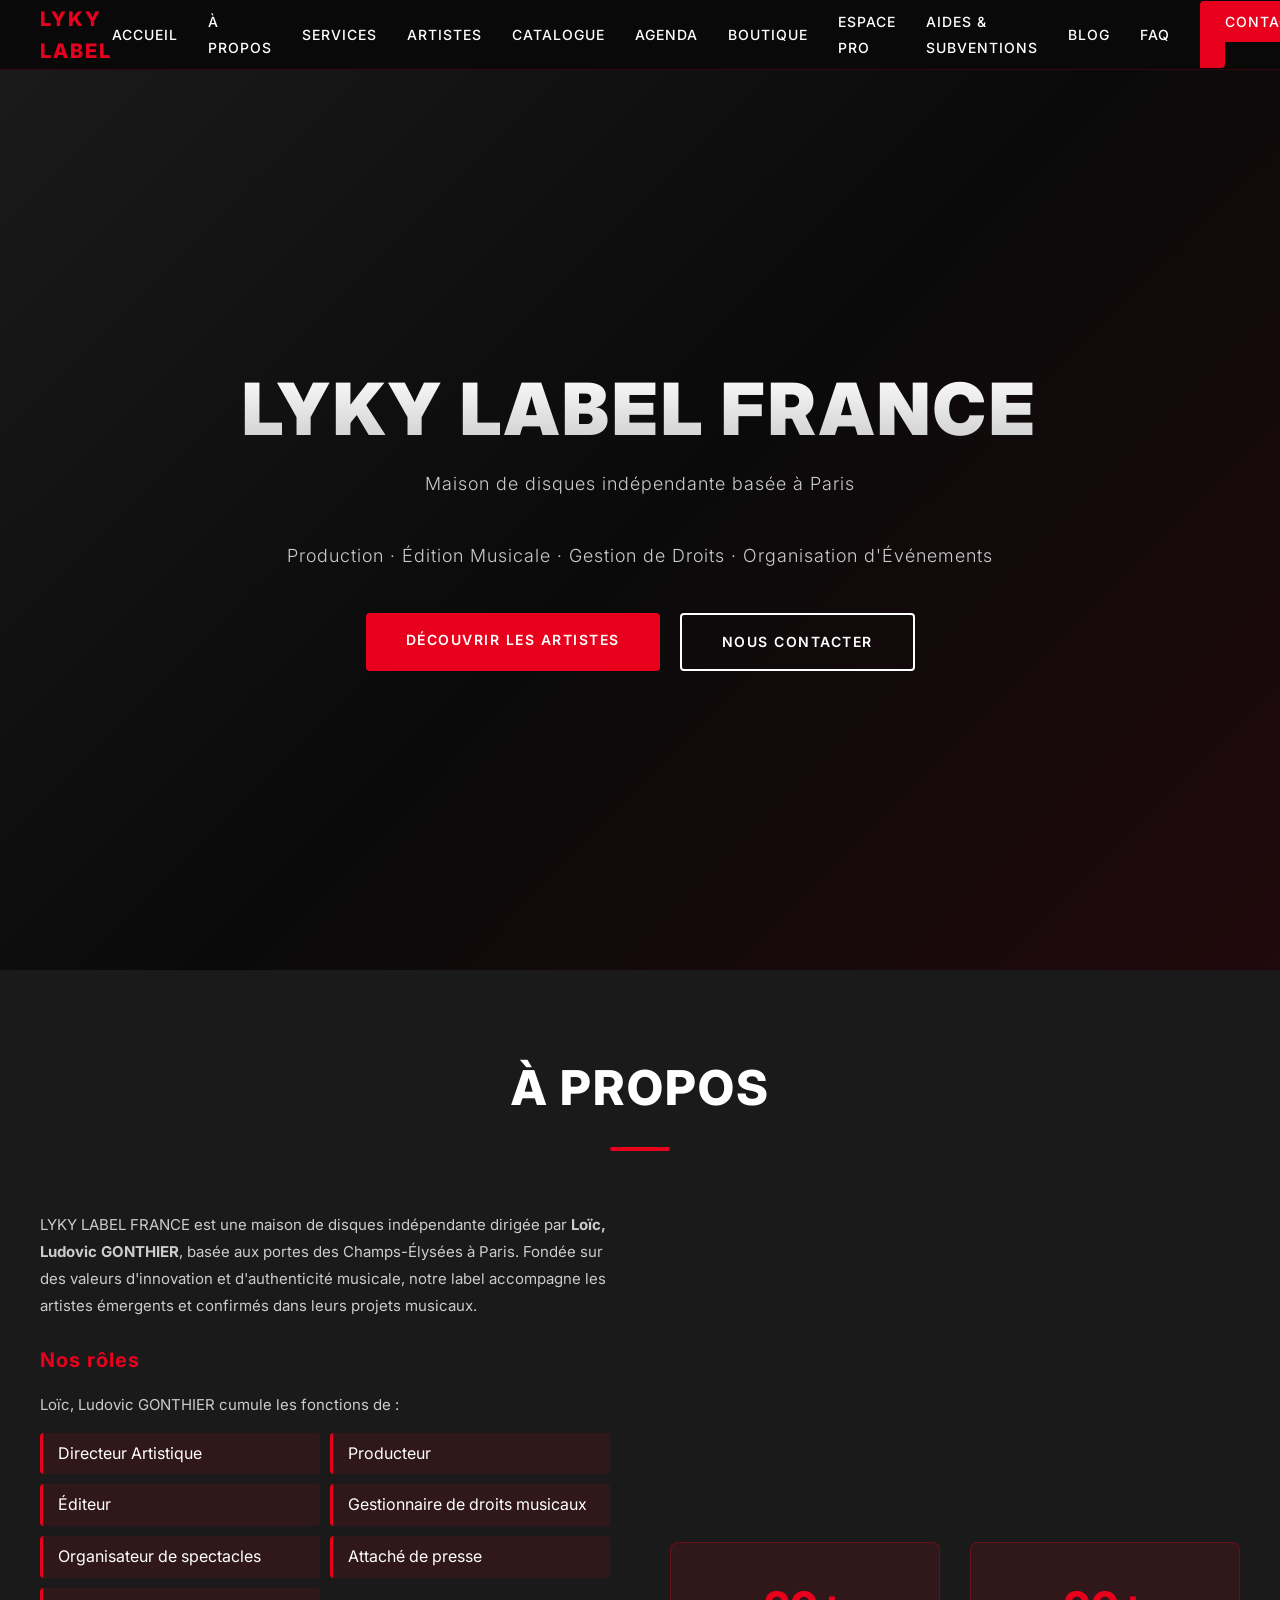
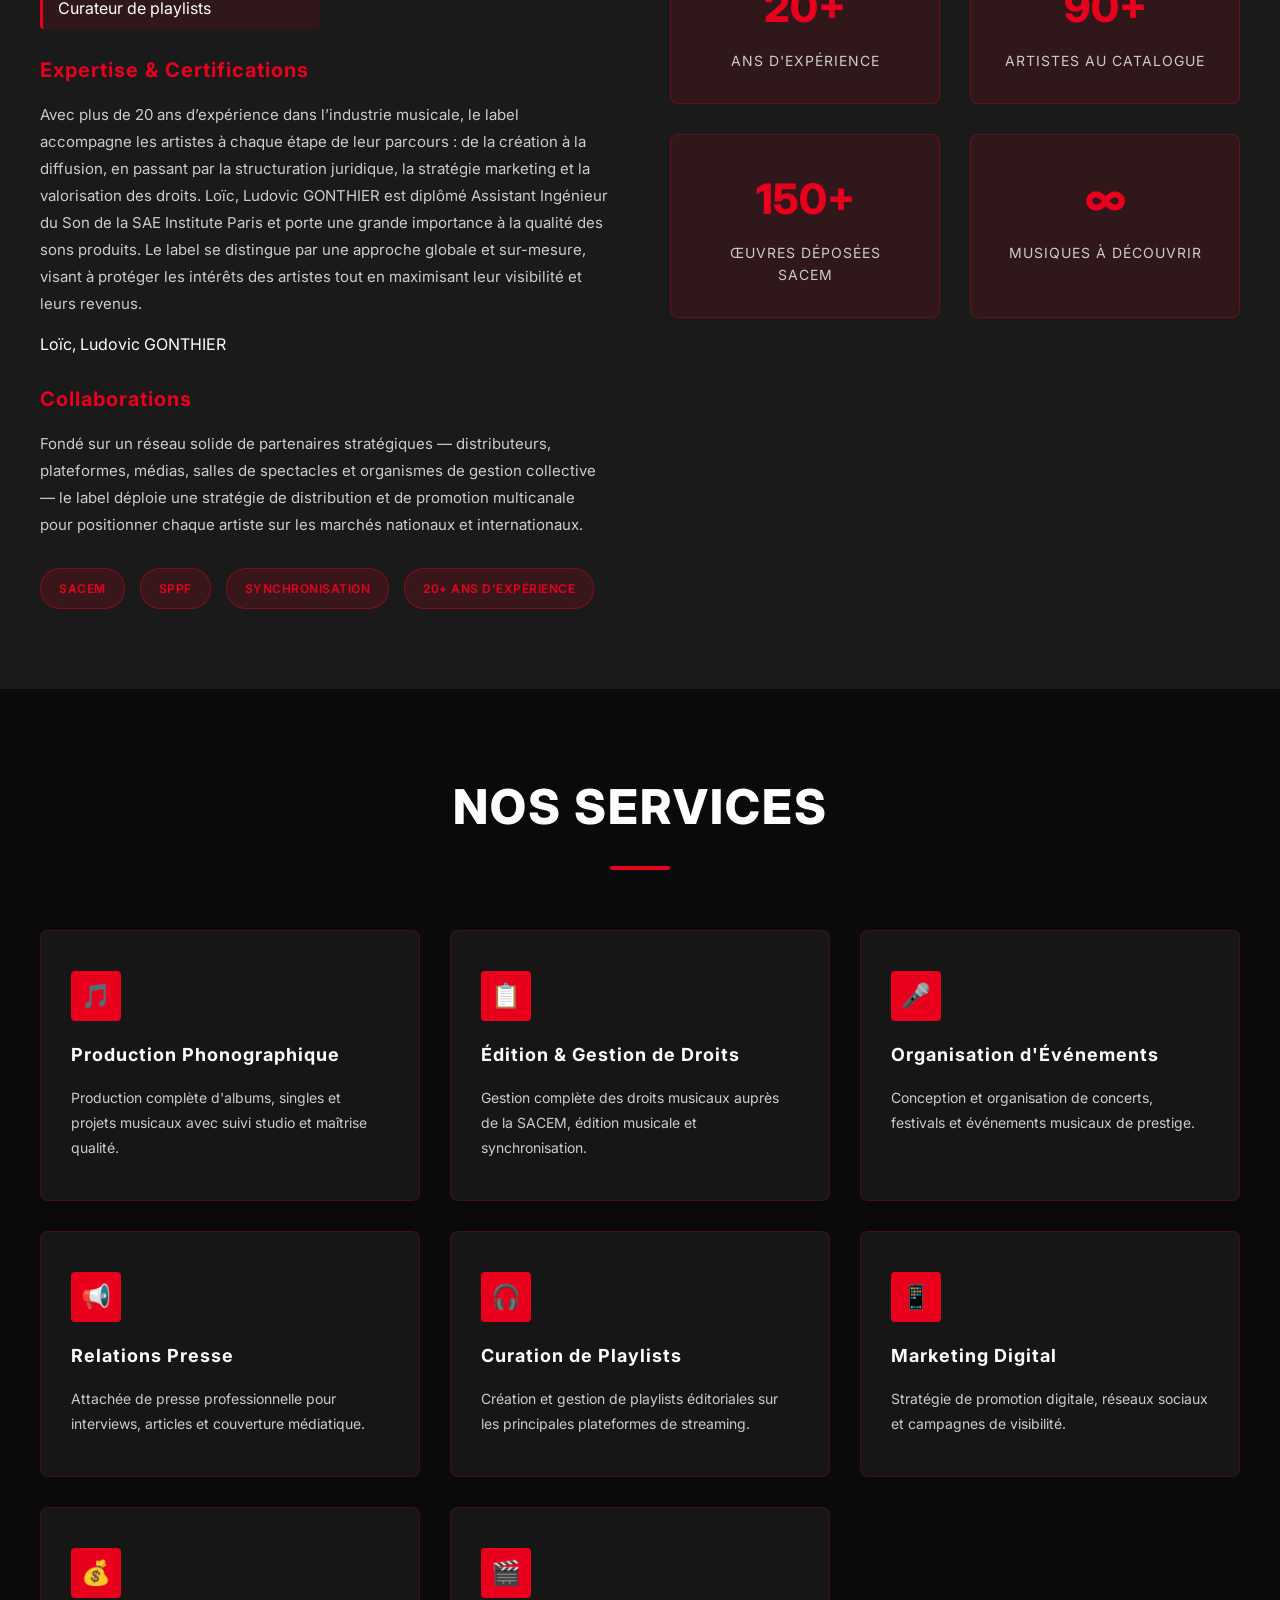
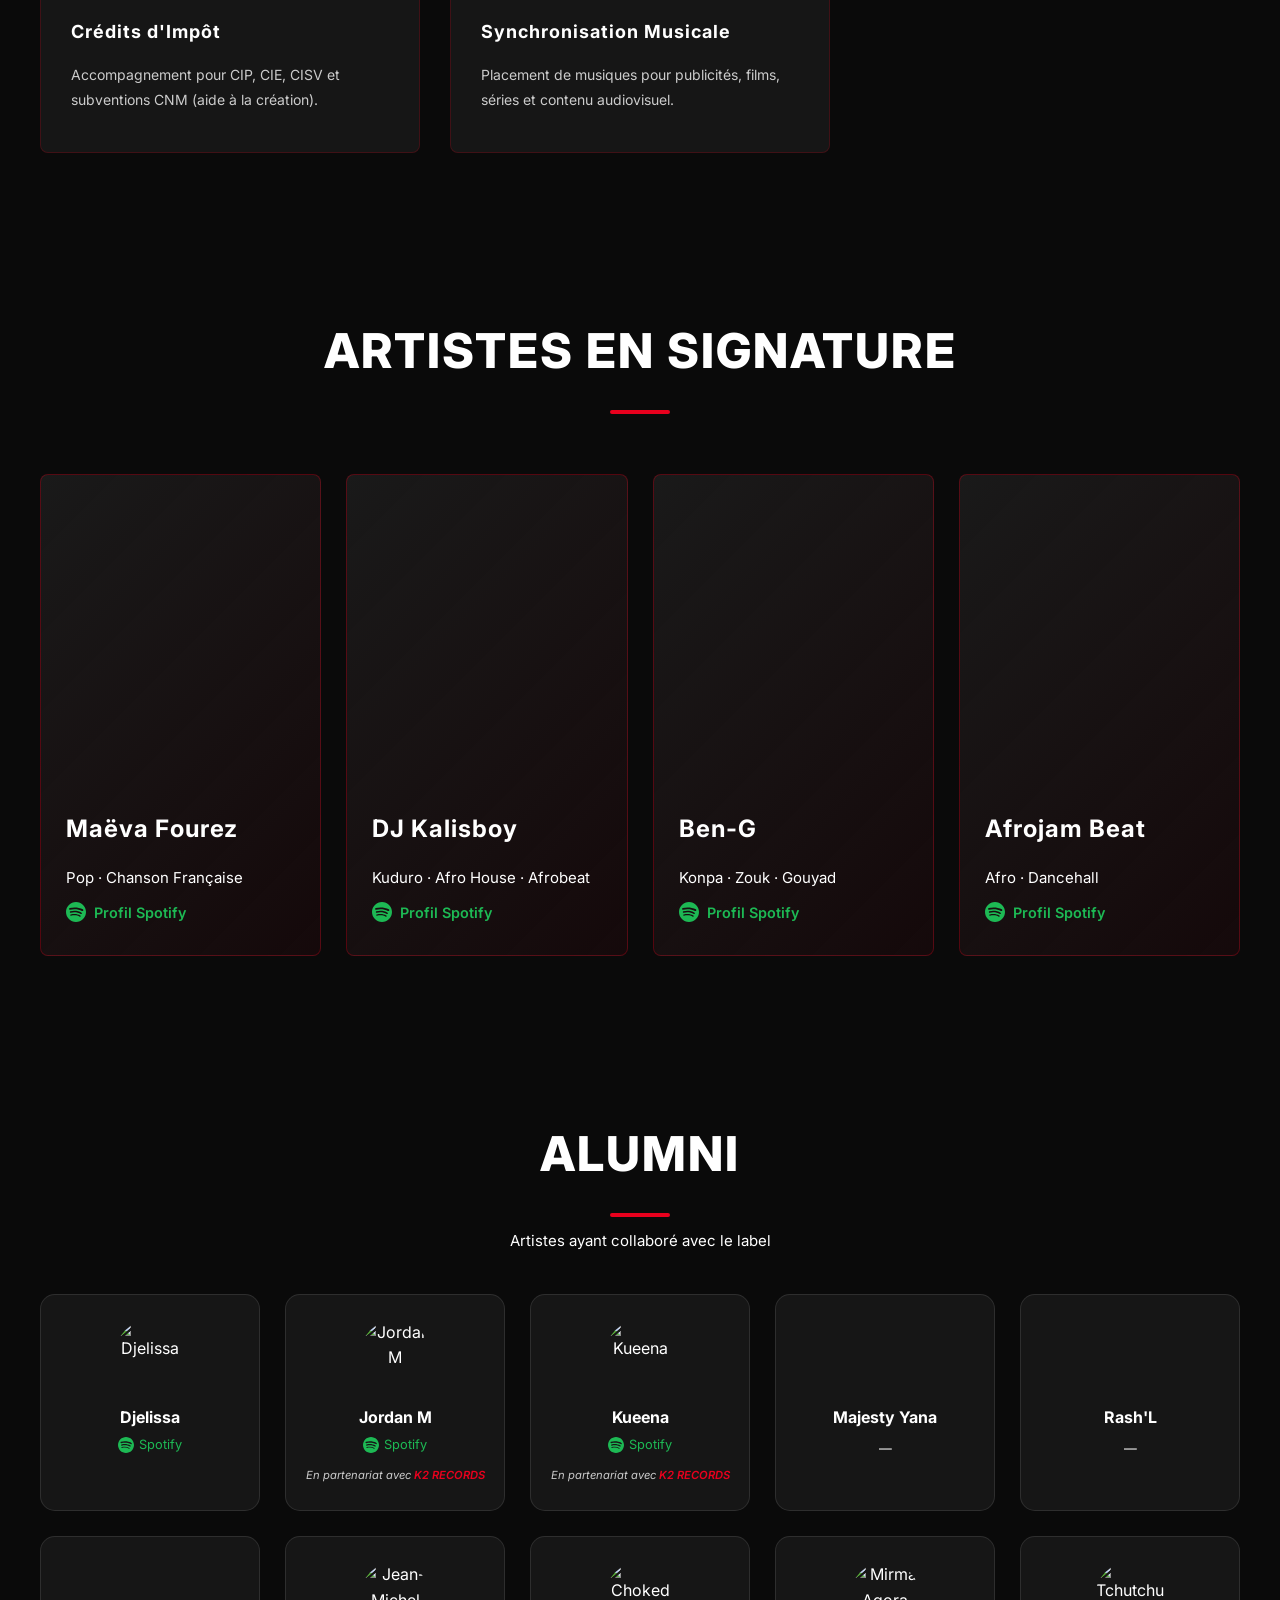
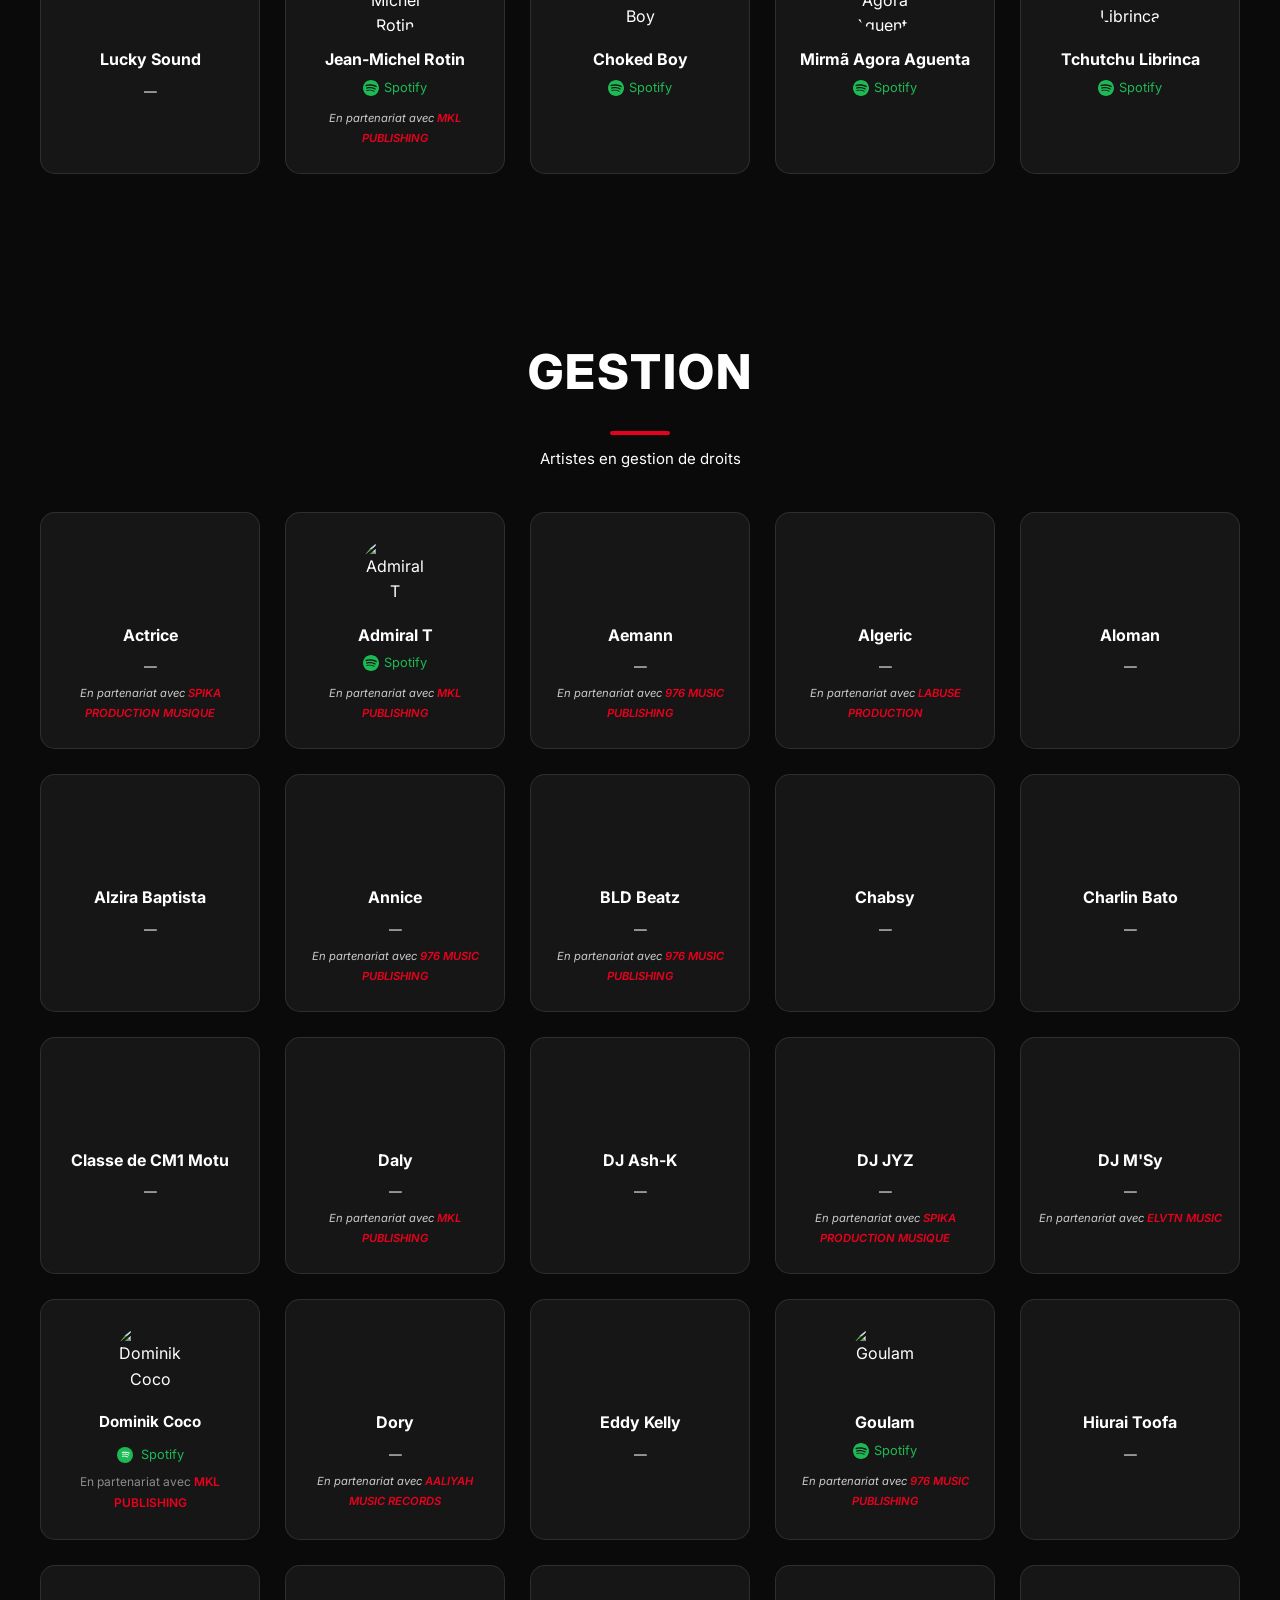
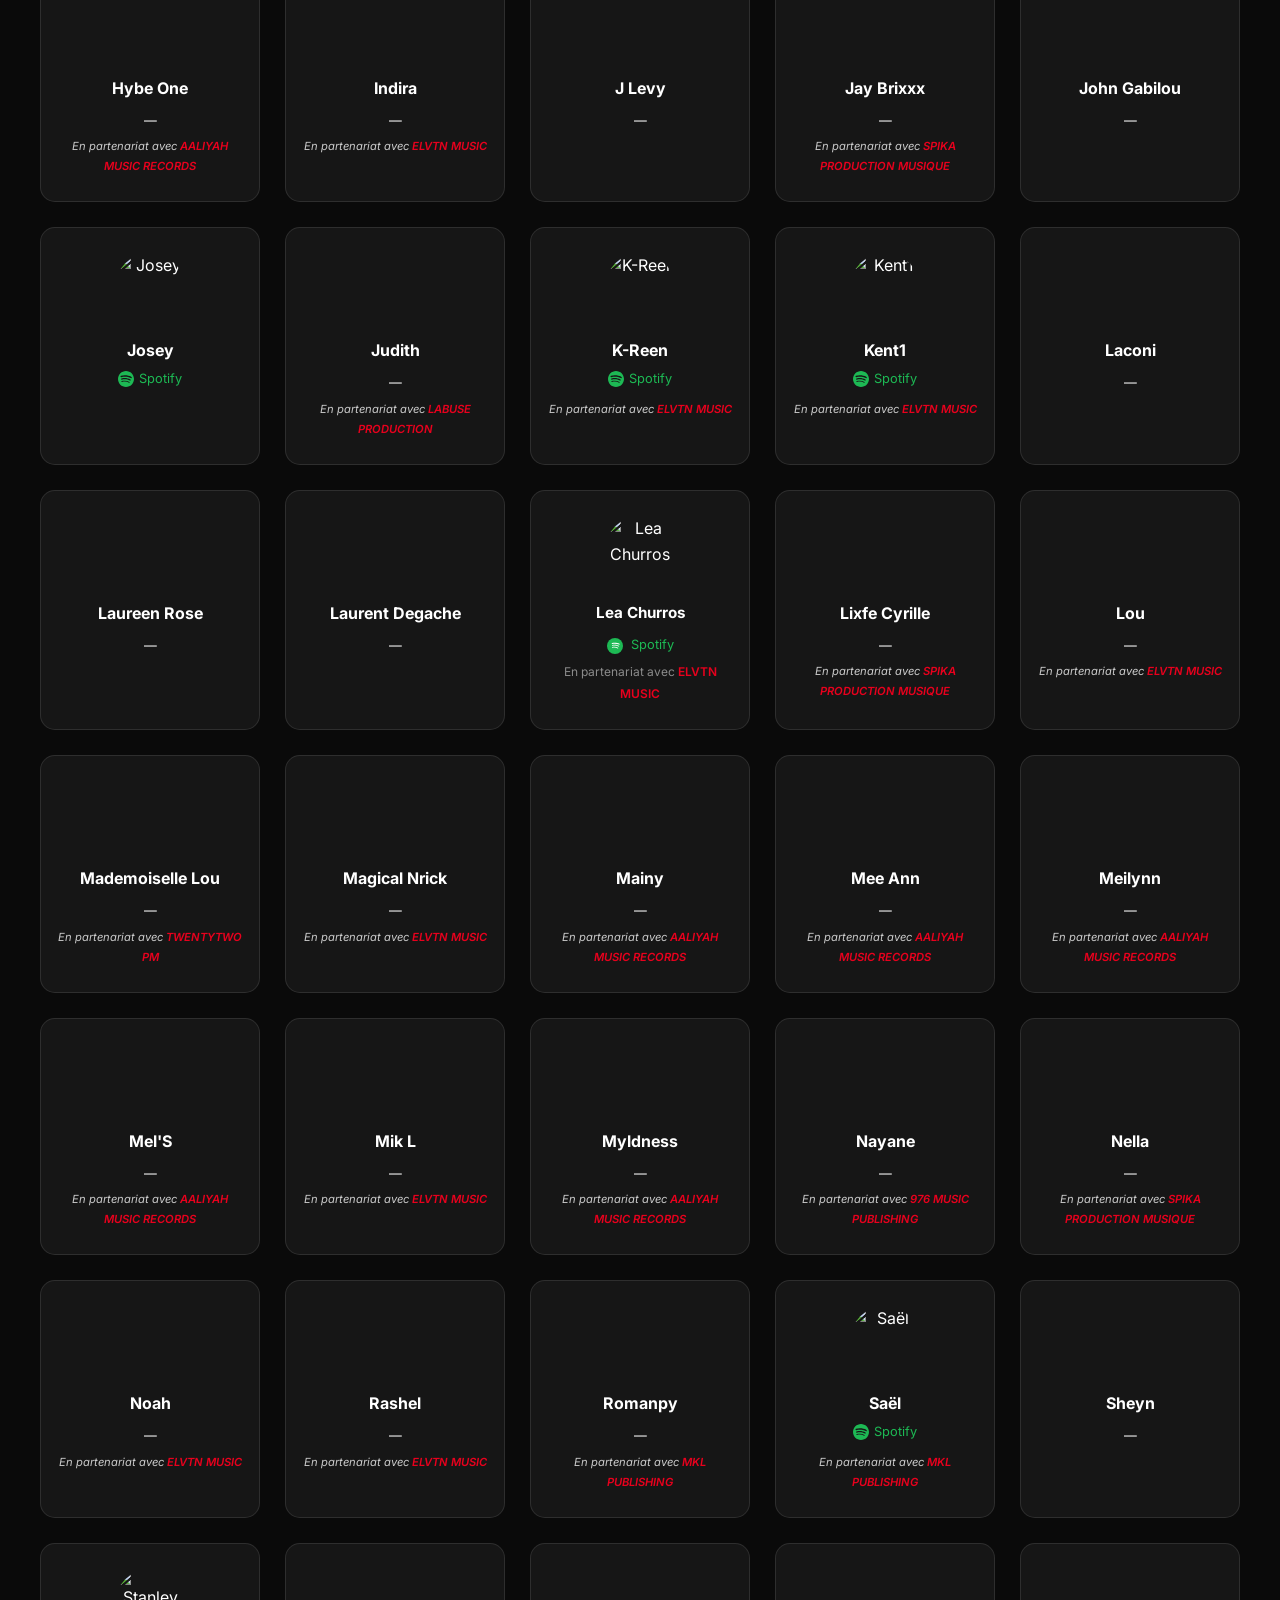
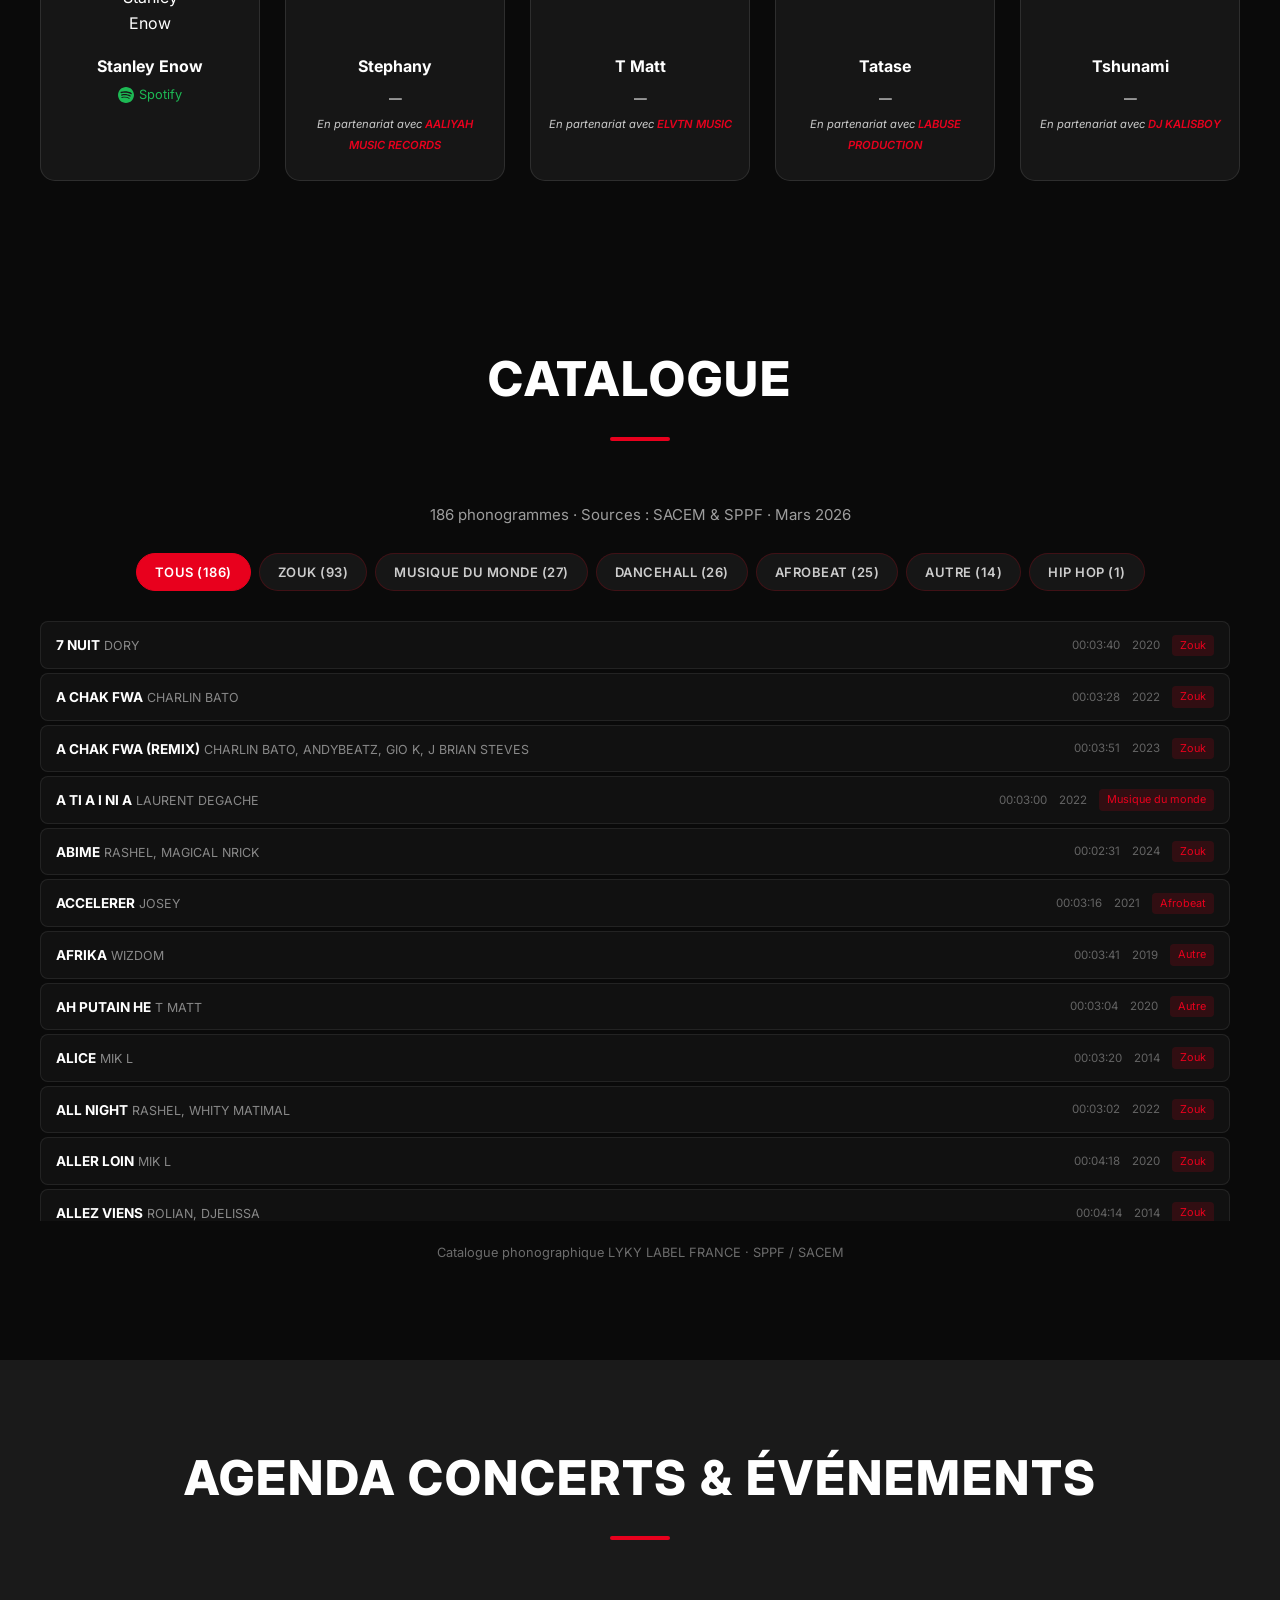
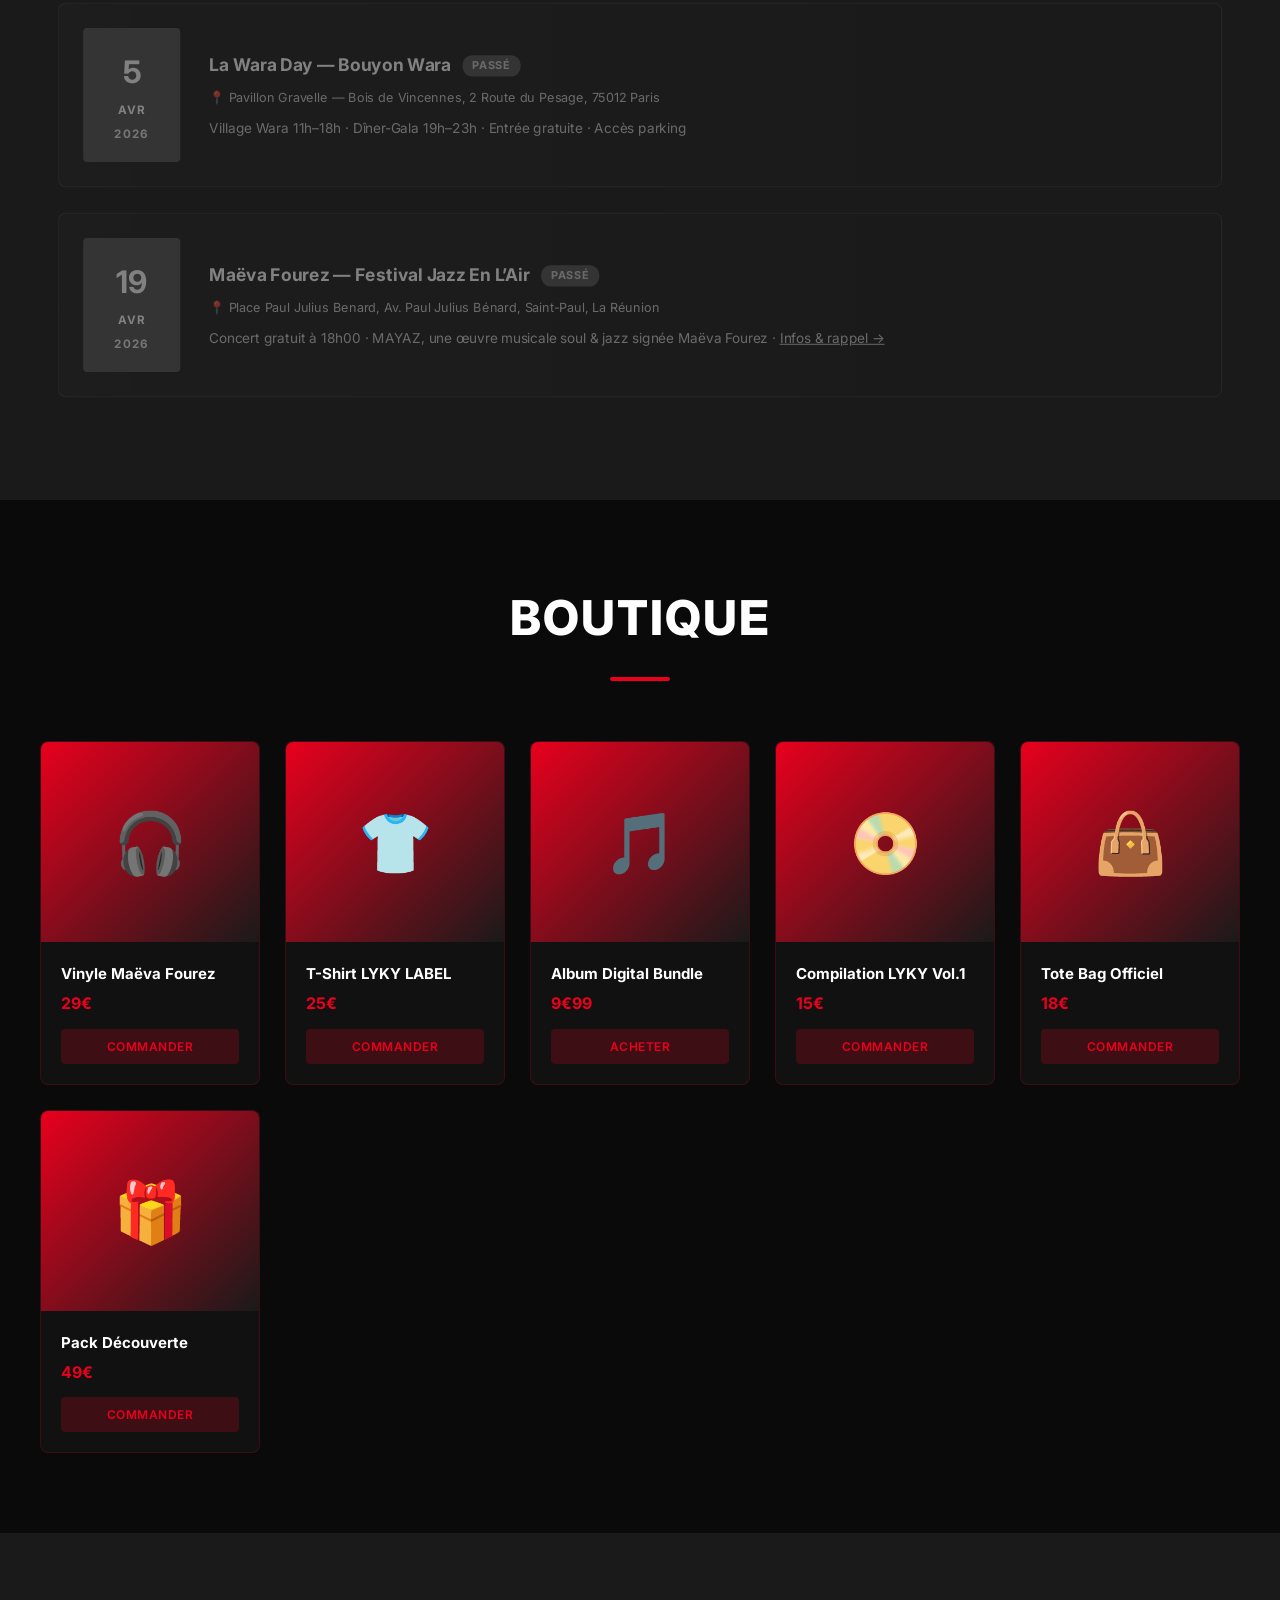
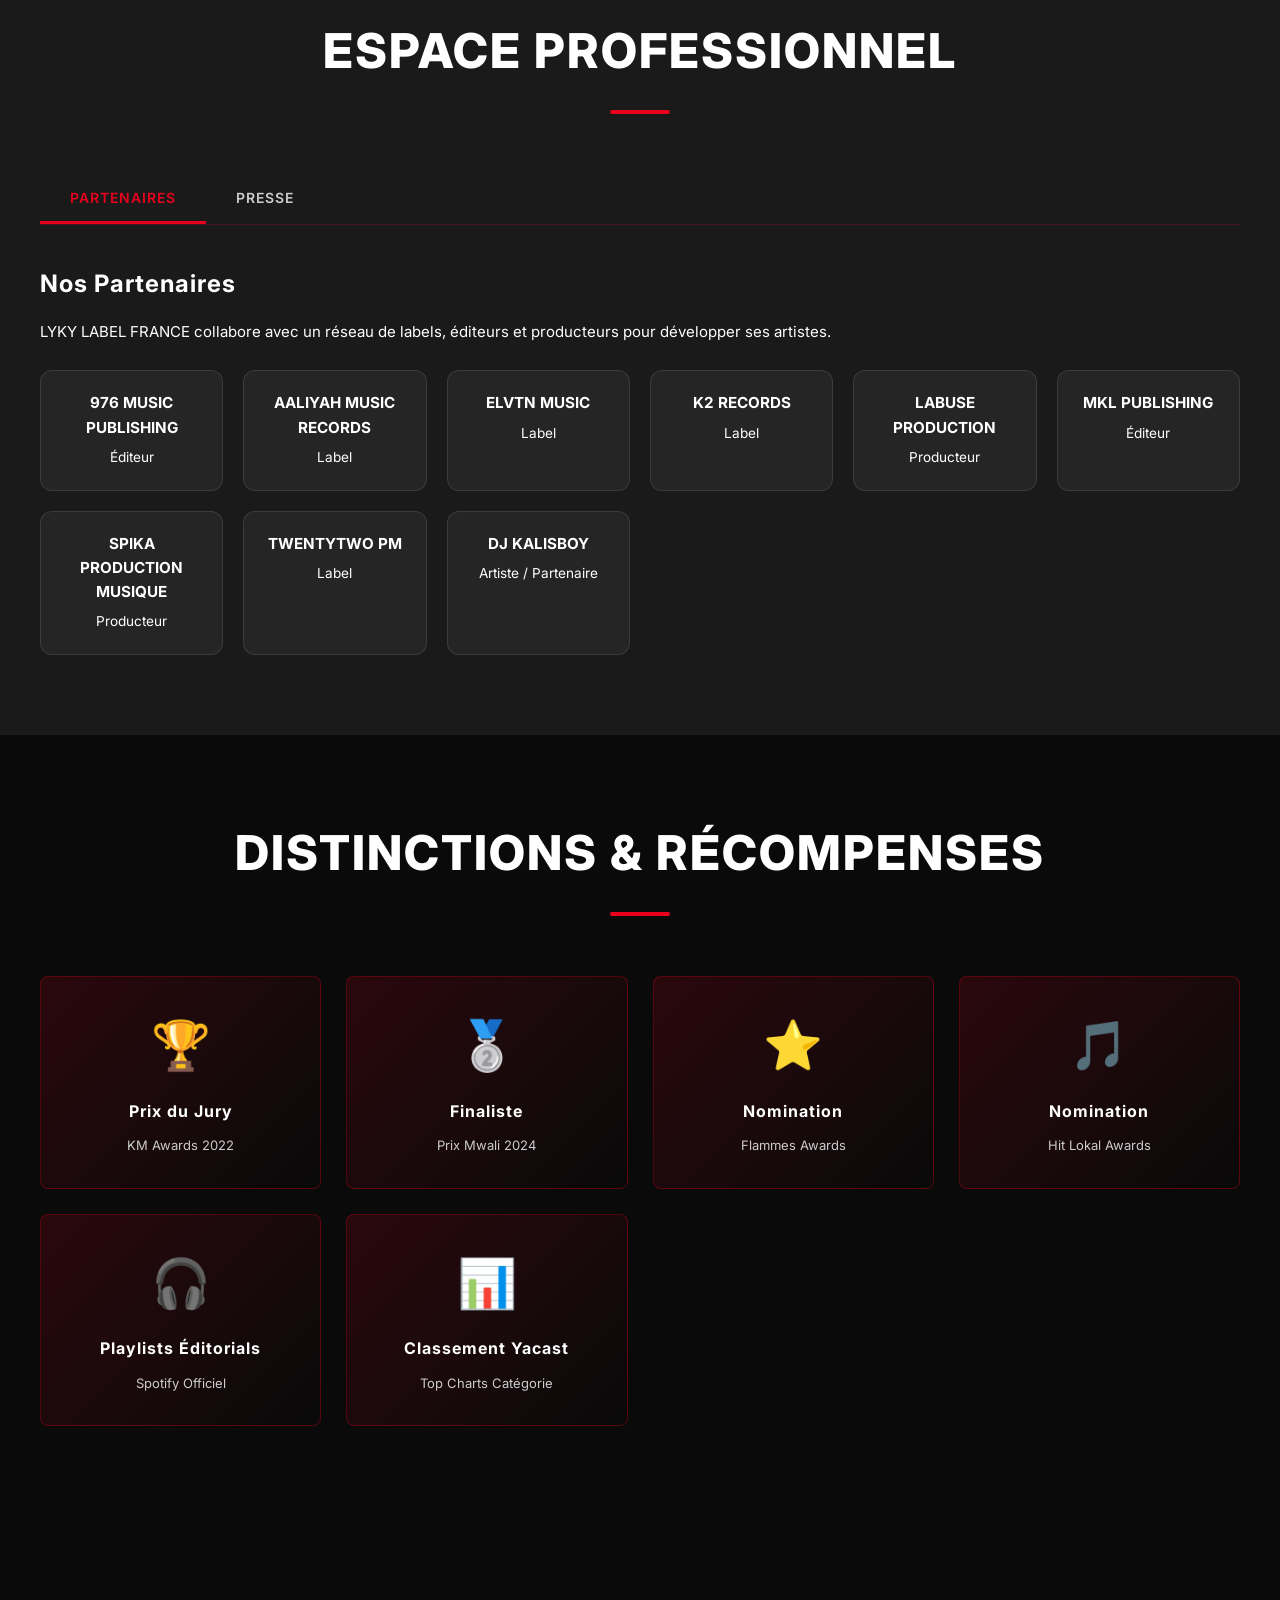
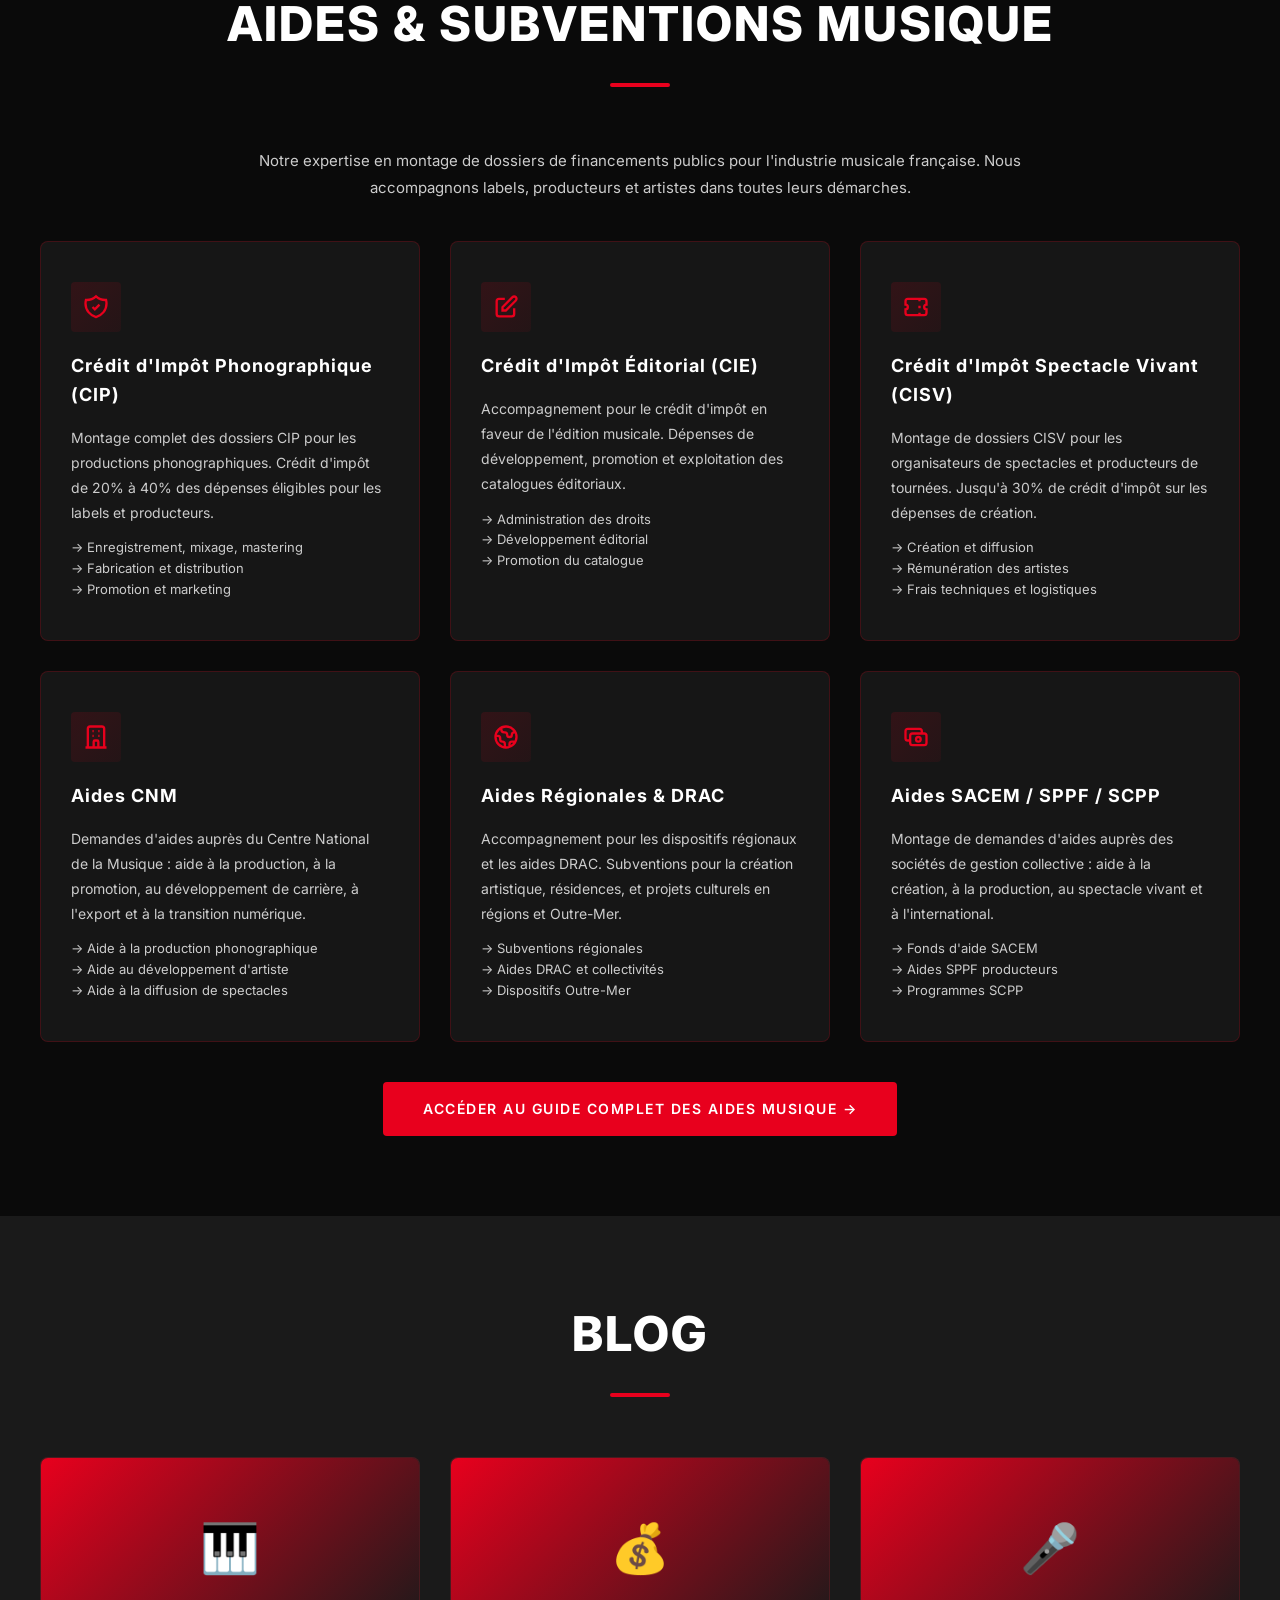
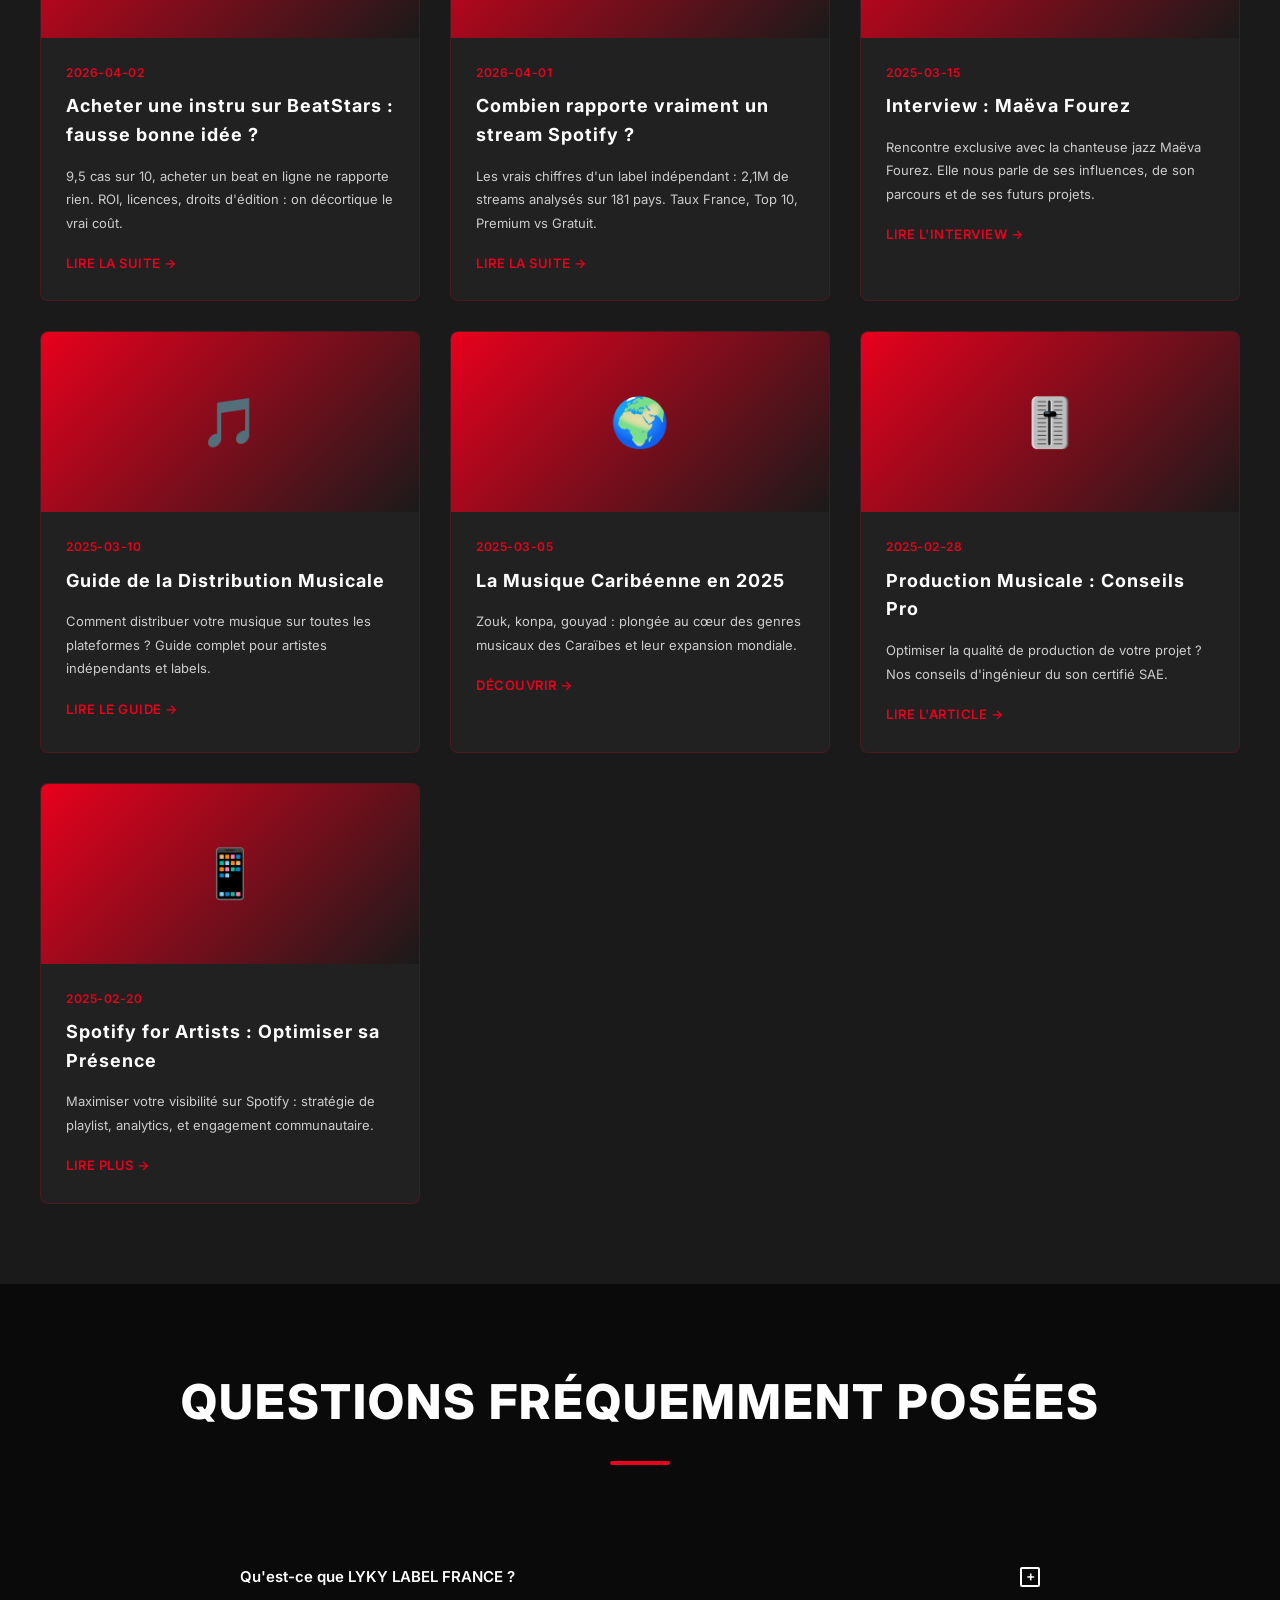
==== commit 5fda5e31: "Update index.html feat: Lea Churros - photo Spotify + partenariat ELVTN MUSIC" ====
--- a/index.html
+++ b/index.html
@@ -2009,10 +2009,10 @@
                                 
                             </div>
                             <div class="roster-card">
-                                <div style="width:70px;height:70px;border-radius:50%;background:linear-gradient(135deg,var(--primary-red),var(--gold));margin:0 auto 15px;"></div>
-                                <h4>Lea Churros</h4>
-                                <span style="color:var(--text-secondary);font-size:0.8rem;">—</span>
-                                <p style="font-size:0.7rem;margin:4px 0 0;font-style:italic;">En partenariat avec <span style="color:var(--primary-red);font-weight:600;">LABUSE PRODUCTION</span></p>
+                                <img src="https://image-cdn-fa.spotifycdn.com/image/ab6761610000517412aab382fde8c95bf715bf98" alt="Lea Churros" style="width:70px;height:70px;border-radius:50%;object-fit:cover;margin:0 auto 15px;display:block;">
+                                <h4 style="margin:0 0 8px;font-size:0.95rem;color:var(--gold);">Lea Churros</h4>
+                                <p style="margin:0 0 5px;font-size:0.8rem;"><a href="https://open.spotify.com/artist/1wroQVdy6a6jempVrScxJC" target="_blank" style="color:#1DB954;text-decoration:none;"><svg width="16" height="16" viewBox="0 0 24 24" fill="#1DB954" style="vertical-align:middle;margin-right:4px;"><circle cx="12" cy="12" r="12"/><path d="M16.5 15.8c-.2 0-.4-.1-.5-.2-2.1-1.3-4.8-1.6-7.9-.9-.3.1-.6-.1-.7-.4-.1-.3.1-.6.4-.7 3.4-.8 6.4-.4 8.8 1 .3.2.4.5.2.8-.1.2-.3.4-.3.4zm1.3-2.9c-.2 0-.4-.1-.6-.2-2.4-1.5-6.1-1.9-8.9-1-.3.1-.7-.1-.8-.4-.1-.3.1-.7.4-.8 3.2-1 7.3-.5 10 1.2.3.2.4.6.2.9-.2.2-.3.3-.3.3zm.1-3c-2.8-1.6-7.3-1.8-9.9-.9-.4.1-.8-.1-.9-.5-.1-.4.1-.8.5-.9 3-.9 7.9-.7 11.1 1.1.4.2.5.7.3 1-.2.2-.7.3-1.1.2z" fill="white"/></svg> Spotify</a></p>
+                                <p style="margin:0;font-size:0.75rem;color:rgba(255,255,255,0.5);">En partenariat avec <span style="color:var(--primary-red);font-weight:600;">ELVTN MUSIC</span></p>
                             </div>
                             <div class="roster-card">
                                 <div style="width:70px;height:70px;border-radius:50%;background:linear-gradient(135deg,var(--primary-red),var(--gold));margin:0 auto 15px;"></div>
